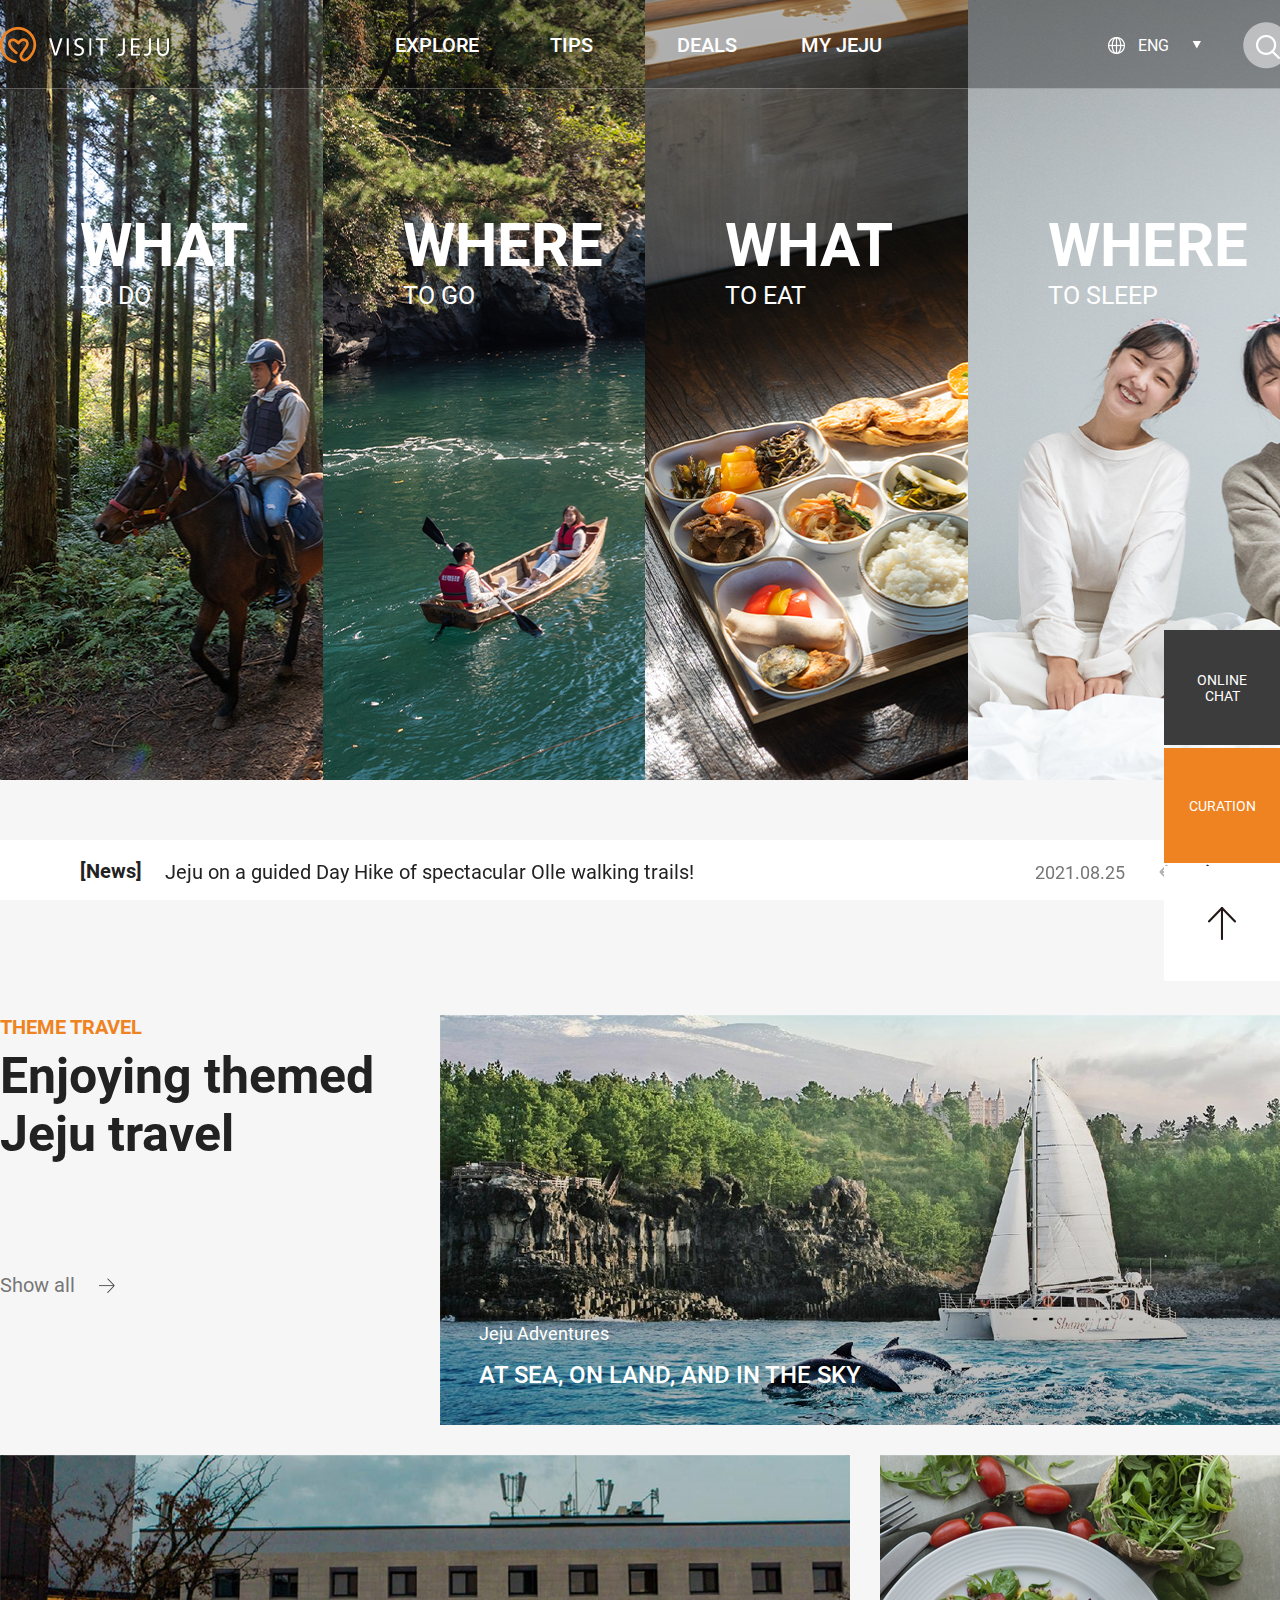
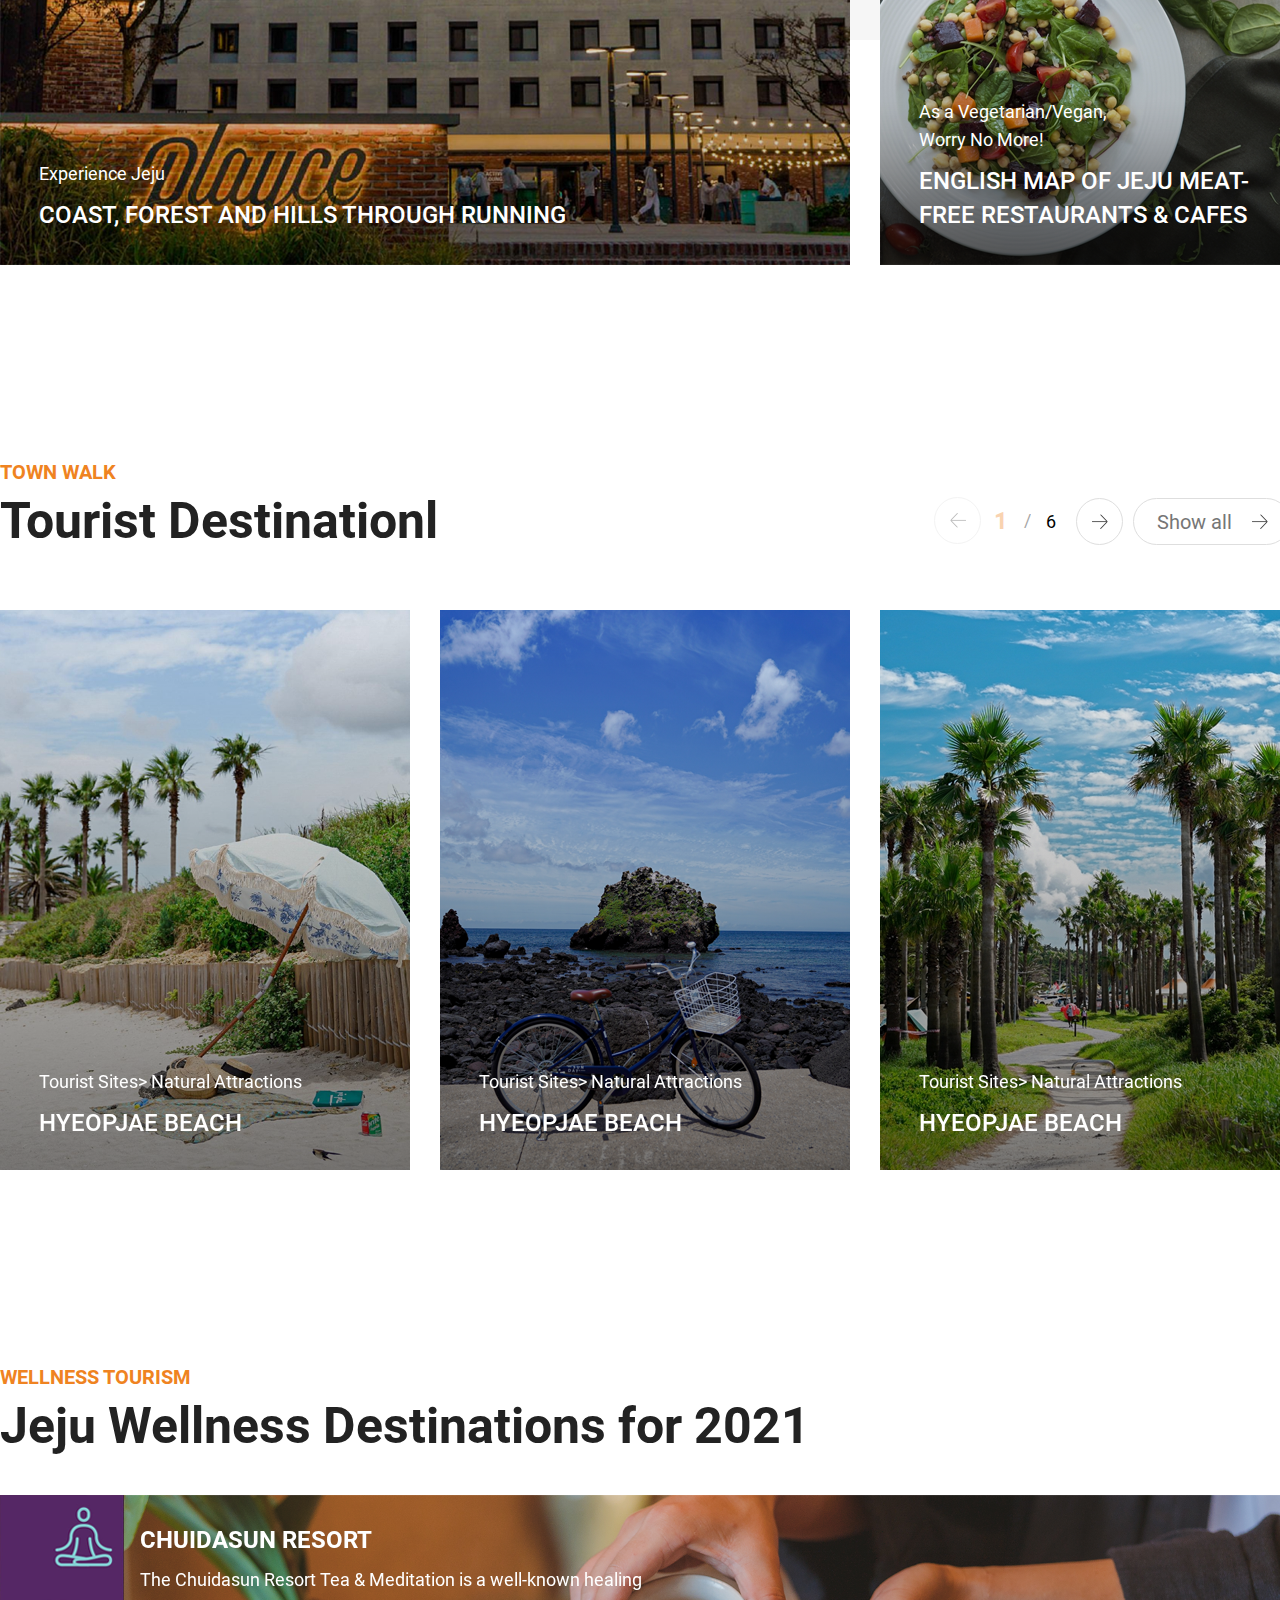
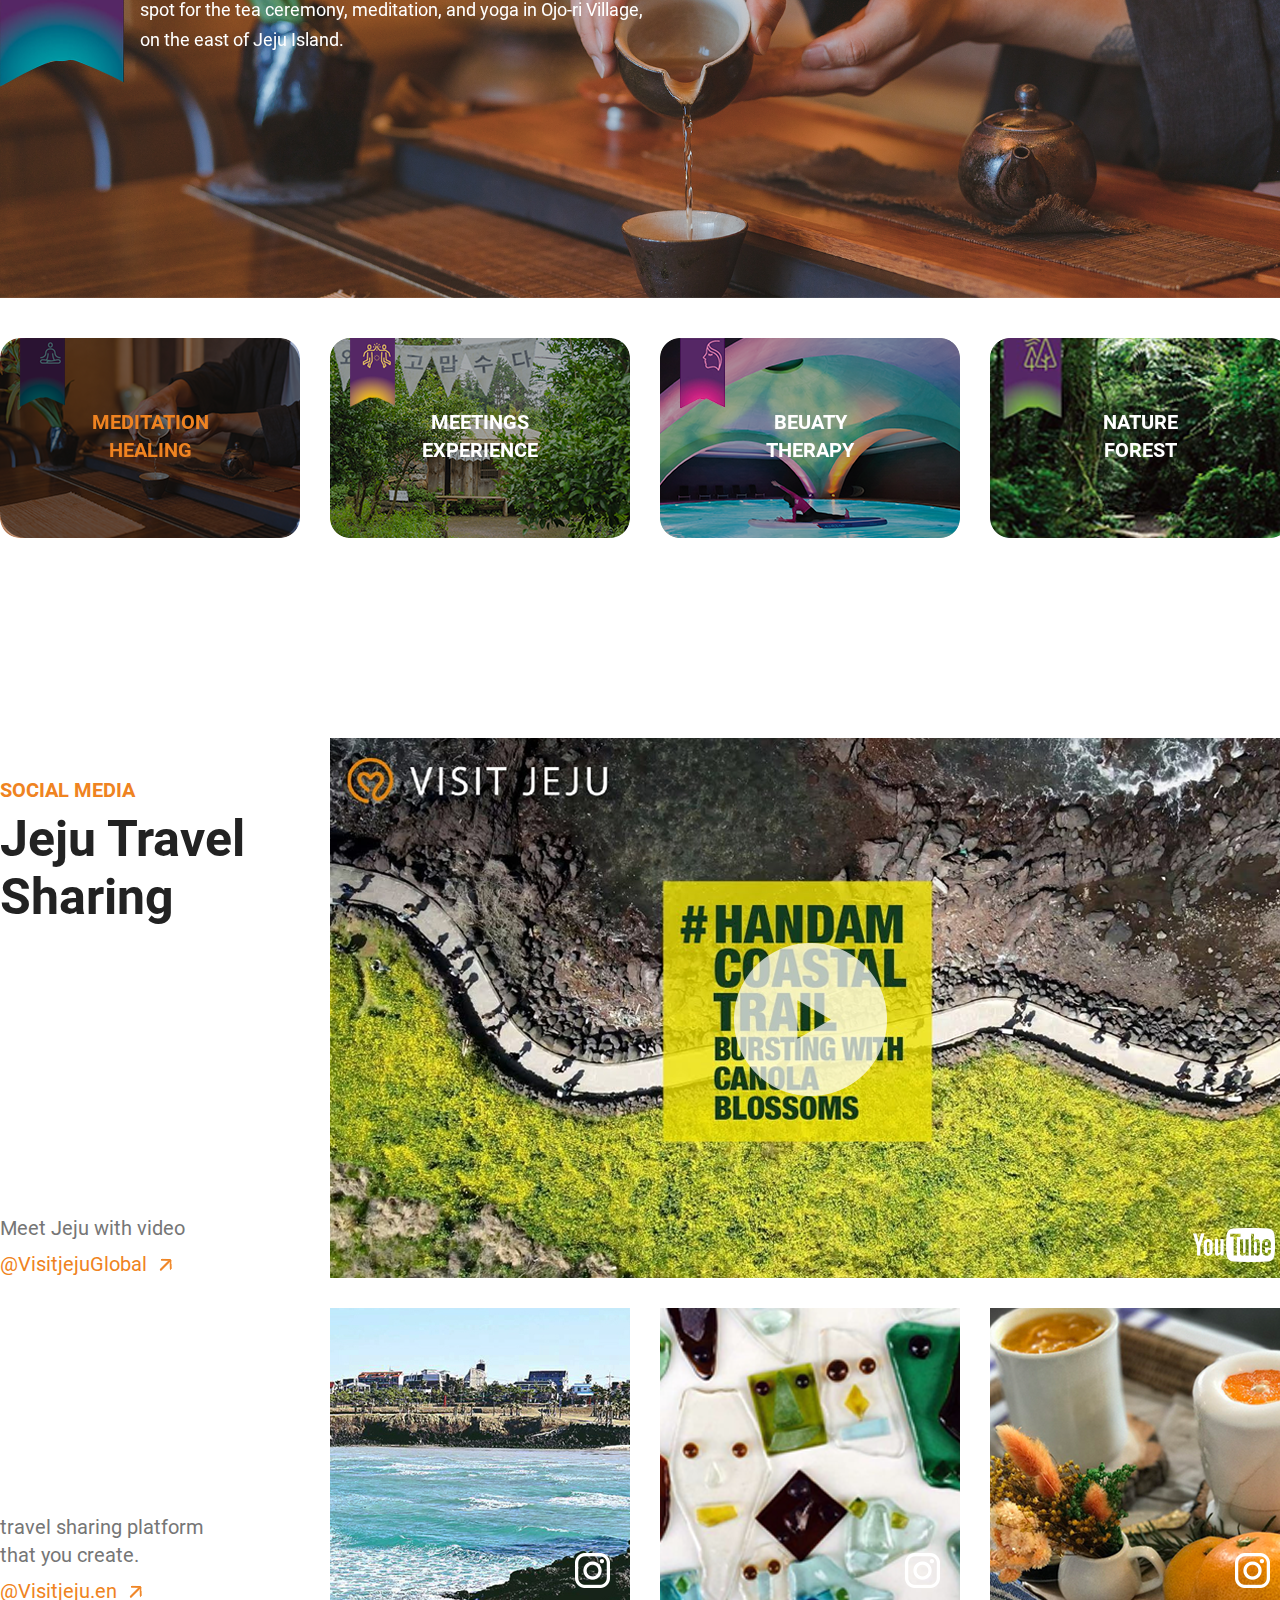
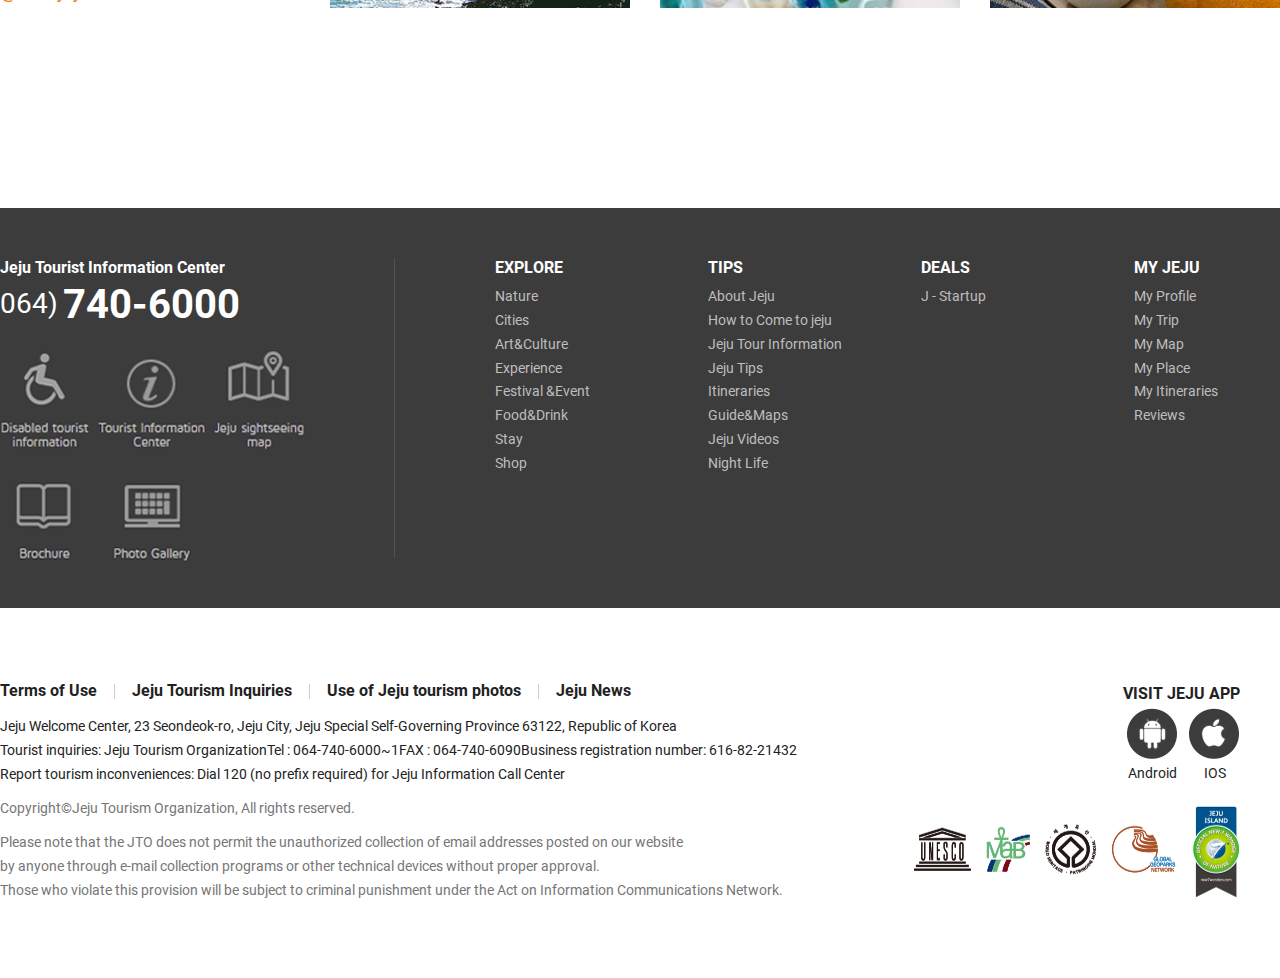
==== index.html @ ca95b4e3 "css 정리" ====
<!DOCTYPE html>
<html lang="ko">

<head>
	<meta charset="utf-8">
	<title>VISIT JEJU</title>
	<meta http-equiv="X-UA-Compatible" content="IE=edge">
	<meta name="viewport" content="width=device-width, initial-scale=1" />
	<meta name="author" content="VISIT JEJU" />
	<meta name="subject" content="VISIT JEJU">
	<meta name="keywords" content="VISIT JEJU">
	<meta name="description" content="VISIT JEJU">

	<meta property="og:title" content="VISIT JEJU" />
	<meta property="og:description" content="VISIT JEJU" />
	<meta property="og:type" content="website" />
	<meta property="og:url" content="" />
	<link rel="stylesheet" href="js/lib/swiper.min.css">
	<link rel="stylesheet" href="js/lib/owl.carousel.min.css">
	<link rel="stylesheet" href="js/lib/owl.theme.default.min.css"> 
	<link rel="stylesheet" href="styles-overseas/common/general.css">

	<!-- Common Library -->
	<script type="text/javascript" src="js/lib/jquery-3.4.1.min.js"></script>
	<script type="text/javascript" src="js/lib/swiper.min.js"></script>
	<script type="text/javascript" src="../js/lib/owl.carousel.js"></script>
	<script type="text/javascript" src="js/ui.js"></script>
</head>

<body class="main">
	<div class="wrapper">
		<!-- header -->
		<header class="header">
			<div class="inner-conts">
				<h1 class="logo"><a href="#none">VISIT JEJU</a></h1>
				<!-- GNB -->
				<nav id="gnb">
					<ul class="depth01">
						<li>
							<a href="#none">EXPLORE</a>
							<div class="depth02">
								<ul>
									<li><a href="#none"><img src="image/nav_01.png" alt=""><span>Nature</span></a></li>
									<li><a href="#none"><img src="image/nav_02.png" alt=""><span>Cities</span></a></li>
									<li><a href="#none"><img src="image/nav_03.png" alt=""><span>Art&Culture</span></a></li>
									<li><a href="#none"><img src="image/nav_04.png" alt=""><span>Experience</span></a></li>
									<li><a href="#none"><img src="image/nav_05.png" alt=""><span>Festival &Event</span></a></li>
									<li><a href="#none"><img src="image/nav_06.png" alt=""><span>Food&Drink</span></a></li>
									<li><a href="#none"><img src="image/nav_07.png" alt=""><span>Stay</span></a></li>
									<li><a href="#none"><img src="image/nav_08.png" alt=""><span>Shop</span></a></li>
								</ul>
							</div>
						</li>
						<li>
							<a href="#none">TIPS</a>
							<div class="depth02">
								<ul class="menu-wrap">
									<li><a href="#none"><span>ABOUT JEJU</span></a></li>
									<li><a href="#none"><span>ACCESS</span></a></li>
									<li><a href="#none"><span>TRAVEL POINTERS</span></a></li>
									<li><a href="#none"><span>ITINERARIES</span></a></li>
									<li><a href="#none"><span>GUIDE & MAPS</span></a></li>
									<li><a href="#none"><span>MULTIMEDIA</span></a></li>
									<li><a href="#none"><span>NEWS</span></a></li>
									<li><a href="#none"><span>THEME MAP</span></a></li>
									<li><a href="#none"><span>THEME PROGRAM</span></a></li>
								</ul>
							</div>
						</li>
						<li>
							<a href="#none">DEALS</a>
							<div class="depth02"></div>
						</li>
						<li>
							<a href="#none">MY JEJU</a>
							<div class="depth02">
								<ul class="menu-wrap m4">
									<li><a href="#none"><span>My Profile</span></a></li>
									<li><a href="#none"><span>My Trip</span></a></li>
									<li><a href="#none"><span>My Map</span></a></li>
									<li><a href="#none"><span>My Place</span></a></li>
									<li><a href="#none"><span>My Itineraries</span></a></li>
									<li><a href="#none"><span>My Reviews</span></a></li>
								</ul>
							</div>
						</li>
					</ul>
				</nav>
				<!--// GNB -->

				<div class="language-wrap">
					<button type="button" class="language-btn">ENG</button>
					<div class="select">
						<a href="#none">ENG</a>
						<a href="#none">KOR</a>
					</div>
					<button type="button" class="btn-search"><i class="hidden">search</i></button>
				</div>
			</div>


			<!--검색-->
			<div class="search-wrap">
				<div class="inner">
					<p class="hidden">LOOKING FOR SOMETHING?</p>
					<div class="search-area">
						<div class="search-form">
							<p><input type="text" id="search-inp" placeholder="Enter a search term"></p>
							<button type="button"><i class="hidden">search</i></button>
						</div>

						<div class="tag-area">
							<div class="inner">
								<div class="tag-wrap">
									<button type="button">#surfing</button>
									<button type="button">#hydrangea</button>
									<button type="button">#publicbus</button>
									<button type="button">#WorldHeritageFestival</button>
									<button type="button">#ViewPoint</button>
									<button type="button">#olletracking	</button>
									<button type="button">#surfing</button> 
									<button type="button">+</button>
								</div> 
							</div>
						</div>
					</div>
					<button type="button" class="btn-close"><i class="hidden">close</i></button>
				</div>
			</div>
			<!--// 검색 -->
		</header>
		<!--  // header -->

		<div class="visual-wrap mainVisual">

			<!--
				4개 분할 이미지 버튼 클릭하면 펼쳐지는 영역
				펼쳐지는 클래스 'show' visualView > bg01.show
			 -->
			<div class="visualView">
				<div class="bg01"><!-- 펼처지는 동착 : bg01.show -->
					<div class="item-wrap-bg">
						<div class="item-wrap">
							<p>
								<span>
									<strong>WHAT</strong>TO DO <br>
									<button type="button" class="btnBack">Back</button>
								</span> 
							</p>
							<div class="slide-wrap"> 
								<!--visualthumb01-->
								<div class="swiper-container visual-thumb visualthumb01">
									<div class="swiper-wrapper">
										<div class="swiper-slide">
											<a href="#none">
												<img src="image/temp/img_4.png" alt="">
												<p>#Suwolbong</p>
											</a>
										</div>
										<div class="swiper-slide">
											<a href="#none">
												<img src="image/temp/img_5.png" alt="">
												<p>#Suwolbong</p>
											</a>
										</div>
										<div class="swiper-slide">
											<a href="#none">
												<img src="image/temp/img_6.png" alt="">
												<p>#Suwolbong</p>
											</a>
										</div>
										<div class="swiper-slide">
											<a href="#none">
												<img src="image/temp/img_6.png" alt="">
												<p>#Suwolbong</p>
											</a>
										</div> 
										<div class="swiper-slide">
											<a href="#none">
												<img src="image/temp/img_6.png" alt="">
												<p>#Suwolbong</p>
											</a>
										</div> 
										<div class="swiper-slide">
											<a href="#none">
												<img src="image/temp/img_4.png" alt="">
												<p>#Suwolbong</p>
											</a>
										</div>
									</div>
									<div class="swiper-buttons">
										<div class="swiper-button-prev"></div>
										<div class="swiper-button-next"></div>
									</div>
									<div class="swiper-pagination"></div>
								</div>
								<!--// visualthumb01-->
							</div>
						</div>
					</div>
				</div>
				<div class="bg02"><!-- 펼처지는 동착 : bg01.show -->
					<div class="item-wrap-bg">
						<div class="item-wrap">
							<p>
								<span>
									<strong>WHERE</strong>TO GO  <br>
									<button type="button" class="btnBack">Back</button>
								</span>
							</p>
							<div class="slide-wrap">
								<!--visualthumb02-->
								<div class="swiper-container visual-thumb visualthumb02">
									<div class="swiper-wrapper">
										<div class="swiper-slide">
											<a href="#none">
												<img src="image/temp/img_4.png" alt="">
												<p>#Suwolbong</p>
											</a>
										</div>
										<div class="swiper-slide">
											<a href="#none">
												<img src="image/temp/img_5.png" alt="">
												<p>#Suwolbong</p>
											</a>
										</div>
										<div class="swiper-slide">
											<a href="#none">
												<img src="image/temp/img_6.png" alt="">
												<p>#Suwolbong</p>
											</a>
										</div> 
										<div class="swiper-slide">
											<a href="#none">
												<img src="image/temp/img_4.png" alt="">
												<p>#Suwolbong</p>
											</a>
										</div>
										<div class="swiper-slide">
											<a href="#none">
												<img src="image/temp/img_6.png" alt="">
												<p>#Suwolbong</p>
											</a>
										</div> 
										<div class="swiper-slide">
											<a href="#none">
												<img src="image/temp/img_4.png" alt="">
												<p>#Suwolbong</p>
											</a>
										</div>
									</div>
									<div class="swiper-buttons">
										<div class="swiper-button-prev"></div>
										<div class="swiper-button-next"></div>
									</div>
									<div class="swiper-pagination"></div>
								</div>
								<!--// visualthumb02-->
							</div>
						</div>
					</div>
				</div>
				<div class="bg03"><!-- 펼처지는 동착 : bg01.show -->
					<div class="item-wrap-bg">
						<div class="item-wrap">
							<p>
								<span>
									<strong>WHAT</strong>TO EAT <br>
									<button type="button" class="btnBack">Back</button>
								</span>
							</p>
							<div class="slide-wrap">
								<!--visualthumb03-->
								<div class="swiper-container visual-thumb visualthumb03">
									<div class="swiper-wrapper">
										<div class="swiper-slide">
											<a href="#none">
												<img src="image/temp/img_4.png" alt="">
												<p>#Suwolbong</p>
											</a>
										</div>
										<div class="swiper-slide">
											<a href="#none">
												<img src="image/temp/img_5.png" alt="">
												<p>#Suwolbong</p>
											</a>
										</div>
										<div class="swiper-slide">
											<a href="#none">
												<img src="image/temp/img_6.png" alt="">
												<p>#Suwolbong</p>
											</a>
										</div>
										<div class="swiper-slide">
											<a href="#none">
												<img src="image/temp/img_6.png" alt="">
												<p>#Suwolbong</p>
											</a>
										</div>
										<div class="swiper-slide">
											<a href="#none">
												<img src="image/temp/img_6.png" alt="">
												<p>#Suwolbong</p>
											</a>
										</div> 
										<div class="swiper-slide">
											<a href="#none">
												<img src="image/temp/img_4.png" alt="">
												<p>#Suwolbong</p>
											</a>
										</div>
									</div>
									<div class="swiper-buttons">
										<div class="swiper-button-prev"></div>
										<div class="swiper-button-next"></div>
									</div>
									<div class="swiper-pagination"></div>
								</div>
								<!--// visualthumb03-->
							</div>
						</div>
					</div>
				</div>
				<div class="bg04"><!-- 펼처지는 동착 : bg01.show -->
					<div class="item-wrap-bg">
						<div class="item-wrap">
							<p>
								<span>
									<strong>WHERE</strong>TO SLEEP <br>
									<button type="button" class="btnBack">Back</button>
								</span>
							</p>
							<div class="slide-wrap">
								<!--visualthumb04-->
								<div class="swiper-container visual-thumb visualthumb04">
									<div class="swiper-wrapper">
										<div class="swiper-slide">
											<a href="#none">
												<img src="image/temp/img_4.png" alt="">
												<p>#Suwolbong</p>
											</a>
										</div>
										<div class="swiper-slide">
											<a href="#none">
												<img src="image/temp/img_5.png" alt="">
												<p>#Suwolbong</p>
											</a>
										</div>
										<div class="swiper-slide">
											<a href="#none">
												<img src="image/temp/img_6.png" alt="">
												<p>#Suwolbong</p>
											</a>
										</div>
										<div class="swiper-slide">
											<a href="#none">
												<img src="image/temp/img_6.png" alt="">
												<p>#Suwolbong</p>
											</a>
										</div>
										<div class="swiper-slide">
											<a href="#none">
												<img src="image/temp/img_6.png" alt="">
												<p>#Suwolbong</p>
											</a>
										</div>
										<div class="swiper-slide">
											<a href="#none">
												<img src="image/temp/img_6.png" alt="">
												<p>#Suwolbong</p>
											</a>
										</div>
									</div>
									<div class="swiper-buttons">
										<div class="swiper-button-prev"></div>
										<div class="swiper-button-next"></div>
									</div>
									<div class="swiper-pagination"></div>
								</div>
								<!--// visualthumb04-->
							</div>
						</div>
					</div>
				</div>
			</div><!--// 4개 분할이미지 버튼 클릭하면 펼쳐지는 영역 -->

			<!--
				화면 진입 시 4개 분할 화면
				bg01 > button 클릭하면 visualView 영역 펼쳐짐
			 -->
			<div class="visual">
				<div class="bg01"><button type="button"><span><strong>WHAT</strong>TO DO</span></button></div>
				<div class="bg02"><button type="button"><span><strong>WHERE</strong>TO GO</span></button></div>
				<div class="bg03"><button type="button"><span><strong>WHAT</strong>TO EAT</span></button></div>
				<div class="bg04"><button type="button"><span><strong>WHERE</strong>TO SLEEP</span></button></div>
			</div>
		</div>

		<!-- container -->
		<div class="container">

			<div class="notice-wrap">
				<!--notice-->
				<div class="swiper-container noticeSwiper">
					<p class="tit"><strong>[News]</strong> </p>
					<div class="swiper-wrapper">
						<div class="swiper-slide">
							<a href="#none">
								<p>
									<em>Jeju on a guided Day Hike of spectacular Olle walking trails!</em>
								</p>
								<span>2021.08.25</span>
							</a>
						</div>
						<div class="swiper-slide">
							<a href="#none">
								<p>
									<em>Jeju on a guided Day Hike of spectacular Olle walking trails!</em>
								</p>
								<span>2021.08.25</span>
							</a>
						</div>
						<div class="swiper-slide">
							<a href="#none">
								<p>
									<em>Jeju on a guided Day Hike of spectacular Olle walking trails!</em>
								</p>
								<span>2021.08.25</span>
							</a>
						</div>
					</div>
					<div class="swiper-button-wrap">
						<div class="swiper-button-next"></div>
						<div class="swiper-button-prev"></div>
					</div>
				</div>

				<!--theme-travel-->
				<div class="theme-travel">
					<div class="h2-wrap">
						<em>THEME TRAVEL</em>
						<h2>Enjoying themed<br>Jeju travel</h2>
						<a href="#none" class="view-more">Show all</a>
					</div>
					<div class="img-area">
						<a href="#none">
							<img src="image/temp/img_1.png" alt="">
							<p>
								<em>Jeju Adventures</em>
								at Sea, on Land, and in the Sky
							</p>
						</a>
					</div>
				</div>
				<div class="theme-travel">
					<div class="img-area">
						<a href="#none">
							<img src="image/temp/img_2.png" alt="">
							<p>
								<em>Experience Jeju</em>
								Coast, Forest and Hills through Running
							</p>
						</a>
					</div>
					<div class="img-area">
						<a href="#none">
							<img src="image/temp/img_3.png" alt="">
							<p>
								<em>As a Vegetarian/Vegan,<br>Worry No More!</em>
								English Map of Jeju Meat-free Restaurants & Cafes
							</p>
						</a>
					</div>
				</div>
			</div>

			<!--town walk-->
			<div class="swiper-container townSwiper">
				<div class="inner">
					<div class="h2-wrap">
						<em>town walk</em>
						<h2>Tourist Destinationl</h2>
					</div>
					<div class="swiper-buttons">
						<div class="swiper-button-prev"><i class="current-number">1</i>/</div>
						<div class="swiper-button-next"><i class="total-number"></i></div>
						<a href="#none" class="view-more">Show all</a>
					</div>
				</div>
				<div class="swiper-wrapper">
					<div class="swiper-slide">
						<a href="#none">
							<img src="image/temp/img_4.png" alt="">
							<p>
								<em>Tourist Sites> Natural Attractions</em>
								Hyeopjae Beach
							</p>
						</a>
					</div>
					<div class="swiper-slide">
						<a href="#none">
							<img src="image/temp/img_5.png" alt="">
							<p>
								<em>Tourist Sites> Natural Attractions</em>
								Hyeopjae Beach
							</p>
						</a>
					</div>
					<div class="swiper-slide">
						<a href="#none">
							<img src="image/temp/img_6.png" alt="">
							<p>
								<em>Tourist Sites> Natural Attractions</em>
								Hyeopjae Beach
							</p>
						</a>
					</div>
					<div class="swiper-slide">
						<a href="#none">
							<img src="image/temp/img_4.png" alt="">
							<p>
								<em>Tourist Sites> Natural Attractions</em>
								Hyeopjae Beach
							</p>
						</a>
					</div>
					<div class="swiper-slide">
						<a href="#none">
							<img src="image/temp/img_5.png" alt="">
							<p>
								<em>Tourist Sites> Natural Attractions</em>
								Hyeopjae Beach
							</p>
						</a>
					</div>
					<div class="swiper-slide">
						<a href="#none">
							<img src="image/temp/img_6.png" alt="">
							<p>
								<em>Tourist Sites> Natural Attractions</em>
								Hyeopjae Beach
							</p>
						</a>
					</div>
				</div>
			</div>

			<!--WELLNESS TOURISM-->
			<div class="wellness-wrap">
				<div class="swiper-container wellnessSwiper2">
					<div class="inner">
						<div class="h2-wrap">
							<em>WELLNESS TOURISM</em>
							<h2>Jeju Wellness Destinations for 2021</h2>
						</div>
					</div>
					<div class="swiper-wrapper">
						<div class="swiper-slide">
							<a href="#none" class="type01">
								<p class="img"><img src="image/temp/wellness_img_1.png" alt=""></p>
								<p class="txt">
									<strong>Chuidasun Resort</strong>
									The Chuidasun Resort Tea & Meditation is a well-known healing <br>
									spot for the tea ceremony, meditation, and yoga in Ojo-ri Village, <br>
									on the east of Jeju Island.
								</p>
							</a>
						</div>
						<div class="swiper-slide">
							<a href="#none" class="type02">
								<p class="img"><img src="image/temp/wellness_img_2.png" alt=""></p>
								<p class="txt">
									<strong>Southernmost Theme Park</strong>
									Greetings. Our farm is Jeju Rural Life Experiencing Farm. What is <br>
									there in Jejudo Island to see? Citrus is the first thing that comes<br>
									into mind when we say Jejudo Island. We cultivate various breeds
								</p>
							</a>
						</div>
						<div class="swiper-slide">
							<a href="#none" class="type03">
								<p class="img"><img src="image/temp/wellness_img_3.png" alt=""></p>
								<p class="txt">
									<strong>WE Hotel Wellness Center</strong>
									WE Hotel is Korea's first customized health resort that combines<br>
									tourism and health care services. It is located in the mid-mountain<br>
									region of Hallasan Mountain. breeds to operate 1 year 4
								</p>
							</a>
						</div>
						<div class="swiper-slide">
							<a href="#none" class="type04">
								<p class="img"><img src="image/temp/wellness_img_4.png" alt=""></p>
								<p class="txt">
									<strong>Hwansang Forest Gotjawal Park</strong>
									Take a healing trip in nature! You can experience it in Gotjawal, <br>
									a natural primeval forest in Jejudo Island. The forest friend will <br>
									guide you through the trip by sharing stories of the residents of <br>
									Jejudo Island and providing information on the various plants of <br>
									Gotjawal.season experience system.
								</p>
							</a>
						</div>
					</div>
				</div>
				<div thumbsSlider="" class="swiper wellnessSwiper">
					<div class="swiper-wrapper">
						<div class="swiper-slide">
							<img src="image/temp/wellness_thumb_1.png" alt="">
							<em>MEDITATION<br>HEALING</em>
						</div>
						<div class="swiper-slide">
							<img src="image/temp/wellness_thumb_2.png" alt="">
							<em>MEETINGS<br>EXPERIENCE</em>
						</div>
						<div class="swiper-slide">
							<img src="image/temp/wellness_thumb_3.png" alt="">
							<em>BEUATY<br>THERAPY</em>
						</div>
						<div class="swiper-slide">
							<img src="image/temp/wellness_thumb_4.png" alt="">
							<em>NATURE<br>FOREST</em>
						</div>
					</div>
				</div>
			</div>

			<!--social-media-->
			<div class="social-media">
				<div class="media-area">
					<div class="h2-wrap">
						<em>SOCIAL MEDIA</em>
						<h2>Jeju Travel Sharing</h2>
						<p class="txt-type">
							<span>Meet Jeju with video</span>
							<em class="color-text">@VisitjejuGlobal</em>
						</p>
					</div>

					<div class="you-tube">
						<img src="image/temp/img_14.png" alt="">
						<!-- 유투브 링크 시 이미지는 삭제하고 링크하세요.
						<iframe width="100%" height="100%" src="주소" frameborder="0" allow="accelerometer; autoplay; clipboard-write; encrypted-media; gyroscope; picture-in-picture"
								allowfullscreen></iframe> 
								-->
					</div>
				</div>

				<div class="instagram-wrap">
					<p class="txt-type">
						<span>travel sharing platform<br>that you create.</span>
						<em class="color-text">@Visitjeju.en</em>
					</p>
					<div class="instagram-item">
						<span>
							<img src="image/temp/img_11.png" alt="">
							<button type="button"><i>인스타그램</i></button>
						</span>
						<span>
							<img src="image/temp/img_12.png" alt="">
							<button type="button"><i>인스타그램</i></button>
						</span>
						<span>
							<img src="image/temp/img_13.png" alt="">
							<button type="button"><i>인스타그램</i></button>
						</span>
					</div>
				</div>
			</div>

		</div>
		<!--  // container -->

		<div id="quick01" class="quick-wrap">
			<button type="button" class="btn-online"><i>ONLINE<br>CHAT</i></button>
			<button type="button" class="btn-curation"><i>CURATION</i></button>
			<button type="button" class="btn-top"><i class="hidden">TOP</i></button>
			<div class="curation-cont">
				<p>If you input some basic information below, we will provide you with big data-based recommended travel information.</p>
				<div class="gender-wrap">
					<strong>GENDER</strong>
					<input type="radio" id="radio" name="radio"><label for="radio">Male</label>
					<input type="radio" id="radio1" name="radio"><label for="radio1">Female</label>
				</div>
				<div class="age-wrap">
					<strong>AGE</strong>
					<input type="radio" id="radio2" name="radio2"><label for="radio2">10s</label>
					<input type="radio" id="radio3" name="radio2"><label for="radio3">20s</label>
					<input type="radio" id="radio4" name="radio2"><label for="radio4">30s</label>
					<input type="radio" id="radio5" name="radio2"><label for="radio5">40s</label>
					<input type="radio" id="radio6" name="radio2"><label for="radio6">50s</label>
					<input type="radio" id="radio7" name="radio2"><label for="radio7">over 60</label>
				</div>
				<button type="button" class="btn-close"><i class="hidden">close</i></button>
			</div>
		</div>


		<!-- footer -->
		<footer class="footer">
			<div class="footer-info">
				<div class="footer-inner">
					<div class="phone-area">
						<strong>Jeju Tourist Information Center</strong>
						<p>
							<em>064)</em>
							<strong>740-6000</strong>
						</p>
						<div class="icon-menu">
							<a href="#none"><span>menu1</span></a>
							<a href="#none"><span>menu2</span></a>
							<a href="#none"><span>menu3</span></a>
							<a href="#none"><span>menu4</span></a>
							<a href="#none"><span>menu5</span></a>
						</div>
					</div>
					<div class="foot-nav">
						<ul class="depth01">
							<li>
								<a href="#none">EXPLORE</a>
								<ul class="depth02">
									<li><a href="#none">Nature</a></li>
									<li><a href="#none">Cities</a></li>
									<li><a href="#none">Art&Culture</a></li>
									<li><a href="#none">Experience</a></li>
									<li><a href="#none">Festival &Event</a></li>
									<li><a href="#none">Food&Drink</a></li>
									<li><a href="#none">Stay</a></li>
									<li><a href="#none">Shop</a></li>
								</ul>
							</li>
							<li>
								<a href="#none">TIPS</a>
								<ul class="depth02">
									<li><a href="#none">About Jeju
									<li><a href="#none">How to Come to jeju</a></li>
									<li><a href="#none">Jeju Tour Information</a></li>
									<li><a href="#none">Jeju Tips</a></li>
									<li><a href="#none">Itineraries</a></li>
									<li><a href="#none">Guide&Maps</a></li>
									<li><a href="#none">Jeju Videos</a></li>
									<li><a href="#none">Night Life</a></li>
								</ul>
							</li>
							<li>
								<a href="#none">DEALS</a>
								<ul class="depth02">
									<li><a href="#none">J - Startup</a></li>
								</ul>
							</li>
							<li>
								<a href="#none">MY JEJU</a>
								<ul class="depth02">
									<li><a href="#none">My Profile</a></li>
									<li><a href="#none">My Trip</a></li>
									<li><a href="#none">My Map</a></li>
									<li><a href="#none">My Place</a></li>
									<li><a href="#none">My Itineraries</a></li>
									<li><a href="#none">Reviews</a></li>
								</ul>
							</li>
						</ul>
					</div>
				</div>
			</div>

			<div class="inner">
				<div class="foot-menu-wrap">
					<ul class="foot-menu">
						<li><a href="#none">Terms of Use</a></li>
						<li><a href="#none">Jeju Tourism Inquiries</a></li>
						<li><a href="#none">Use of Jeju tourism photos</a></li>
						<li><a href="#none">Jeju News</a></li>
					</ul>
					<p>Jeju Welcome Center, 23 Seondeok-ro, Jeju City, Jeju Special Self-Governing Province 63122, Republic of Korea<br>
						Tourist inquiries: Jeju Tourism OrganizationTel : 064-740-6000~1FAX : 064-740-6090Business registration number: 616-82-21432<br>
						Report tourism inconveniences: Dial 120 (no prefix required) for Jeju Information Call Center</p>
					<p class="color">Copyright©Jeju Tourism Organization, All rights reserved.</p>
					<p class="color">Please note that the JTO does not permit the unauthorized collection of email addresses posted on our website <br>
						by anyone through e-mail collection programs or other technical devices without proper approval. <br>
						Those who violate this provision will be subject to criminal punishment under the Act on Information Communications Network.</p>
				</div>

				<div class="foot-info">
					 <div class="sns-area">
						 <p>VISIT JEJU APP</p>
						 <a href="#none" class="android">Android</a>
						 <a href="#none" class="ios">IOS</a>
					 </div>
					 <div class="banner-area">
						 <img src="image/foot_icon.png" alt="">
					 </div>
				</div>
			</div>
		</footer>
		<!--// footer -->
	</div>


	<script>
	// (doc: https://swiperjs.com/api/)
	// notice
	var swiper = new Swiper(".noticeSwiper", {
		direction: "vertical",
		navigation: {
			nextEl: ".noticeSwiper .swiper-button-next",
			prevEl: ".noticeSwiper .swiper-button-prev",
		},
		pagination: {
		el: ".swiper-pagination",
		clickable: false,
		},
	});

	// Tourist
	let swiperLeng2 = $('.townSwiper .swiper-slide').length;//데이터 갯수
	$('.townSwiper .total-number').text(swiperLeng2);
	var swiper = new Swiper(".townSwiper", {
		slidesPerView: "auto",
		centeredSlides: true,
		spaceBetween: 30,

		loop: false,
		navigation: {
			nextEl: ".townSwiper .swiper-button-next",
			prevEl: ".townSwiper .swiper-button-prev",
		},
		on: {
			slideChangeTransitionStart: function () {
				let currentIndex = $('.townSwiper .swiper-slide-active').index();
				if (currentIndex === (swiperLeng2 + 1)) { currentIndex = 1 }
				$('.townSwiper .current-number').text(currentIndex + 1);
			}
		},
	});

	// wellness
	var swiper = new Swiper(".wellnessSwiper", {
		loop: false,
		spaceBetween: 0,
		slidesPerView: 4,
		freeMode: true,
		watchSlidesProgress: true,
	});
      var swiper2 = new Swiper(".wellnessSwiper2", {
        loop: false,
        spaceBetween: 0,
		pagination: {
			el: '.swiper-pagination',
		},
        navigation: {
          nextEl: ".wellnessSwiper2 .swiper-button-next",
          prevEl: ".wellnessSwiper2 .swiper-button-prev",
        },
        thumbs: {
          swiper: swiper,
        },
    });



	// visual 
	var swiper = new Swiper(".visualthumb01", {
		slidesPerView: "auto",
        loop: true,
        spaceBetween: 0, 
		pagination: {
			el: '.visualthumb01 .swiper-pagination',
			type: "fraction",
		},
        navigation: {
          nextEl: ".visualthumb01 .swiper-button-next",
          prevEl: ".visualthumb01 .swiper-button-prev",
        }, 
    });
 
	var swiper = new Swiper(".visualthumb02", {
		slidesPerView: "auto",
        loop: true,
        spaceBetween: 0, 
		pagination: {
			el: '.visualthumb02 .swiper-pagination',
			type: "fraction",
		},
        navigation: {
          nextEl: ".visualthumb02 .swiper-button-next",
          prevEl: ".visualthumb02 .swiper-button-prev",
        }, 
    });
 
	var swiper = new Swiper(".visualthumb03", {
		slidesPerView: "auto",
        loop: true,
        spaceBetween: 0, 
		pagination: {
			el: '.visualthumb03 .swiper-pagination',
			type: "fraction",
		},
        navigation: {
          nextEl: ".visualthumb03 .swiper-button-next",
          prevEl: ".visualthumb03 .swiper-button-prev",
        }, 
    });
 
	var swiper = new Swiper(".visualthumb04", {
		slidesPerView: "auto",
        loop: true,
        spaceBetween: 0, 
		pagination: {
			el: '.visualthumb04 .swiper-pagination',
			type: "fraction",
		},
        navigation: {
          nextEl: ".visualthumb04 .swiper-button-next",
          prevEl: ".visualthumb04 .swiper-button-prev",
        }, 
    });


	</script>

</body>

</html>
---- styles-overseas/common/general.css ----
@charset "UTF-8";
@import url("./content_yoon.css");
@import url("./content_ham.css");
@import url("./content_etribe.css");
@import url("./new.css");
@import url("./_modify.css");
@import url("./new_mal_style.css");
@import url("./board.css");
@import url("./hotplace_slide.css");
@import url("./pop_slider.css");
@import url("./add.css");
@font-face {
  font-family: 'Roboto';
  font-style: normal;
  font-weight: 100;
  src: url(../../fonts/Roboto-Thin.woff2) format("woff2"), url(../../fonts/Roboto-Thin.woff) format("woff"), url(../../fonts/Roboto-Thin.otf) format("opentype");
}

@font-face {
  font-family: 'Roboto';
  font-style: normal;
  font-weight: 300;
  src: url(../../fonts/Roboto-Light.woff2) format("woff2"), url(../../fonts/Roboto-Light.woff) format("woff"), url(../../fonts/Roboto-Light.otf) format("opentype");
}

@font-face {
  font-family: 'Roboto';
  font-style: normal;
  font-weight: 400;
  src: url(../../fonts/Roboto-Regular.woff2) format("woff2"), url(../../fonts/Roboto-Regular.woff) format("woff"), url(../../fonts/Roboto-Regular.otf) format("opentype");
}

@font-face {
  font-family: 'Roboto';
  font-style: normal;
  font-weight: 500;
  src: url(../../fonts/Roboto-Medium.woff2) format("woff2"), url(../../fonts/Roboto-Medium.woff) format("woff"), url(../../fonts/Roboto-Medium.otf) format("opentype");
}

@font-face {
  font-family: 'Roboto';
  font-style: normal;
  font-weight: 700;
  src: url(../../fonts/Roboto-Bold.woff2) format("woff2"), url(../../fonts/Roboto-Bold.woff) format("woff"), url(../../fonts/Roboto-Bold.otf) format("opentype");
}

/* nanum square - regular */
@font-face {
  font-family: 'NanumSquare';
  src: url("/fonts/nanumsquarer.eot");
  src: url("/fonts/nanumsquarer.eot?#iefix") format("embedded-opentype"), url("/fonts/nanumsquarer.woff2") format("woff2"), url("/fonts/nanumsquarer.woff") format("woff"), url("/fonts/nanumsquarer.ttf") format("truetype"), url("/fonts/nanumsquarer.svg#nanumsquarerregular") format("svg");
  font-weight: 400;
}

/* nanum square - bold */
@font-face {
  font-family: 'NanumSquare';
  src: url("/fonts/nanumsquareb.eot");
  src: url("/fonts/nanumsquareb.eot?#iefix") format("embedded-opentype"), url("/fonts/nanumsquareb.woff2") format("woff2"), url("/fonts/nanumsquareb.woff") format("woff"), url("/fonts/nanumsquareb.ttf") format("truetype"), url("/fonts/nanumsquareb.svg#nanumsquarebregular") format("svg");
  font-weight: 800;
}

/* 
html, body, blockquote, caption, dl, dd, dt, div, fieldset, form, frame, h1, h2, h3, h4, h5, h6, hr, iframe, input, legend, li, object, ol, p,
pre, q, select, table, textarea, ul, tr, td, button{margin:0; padding:0; font-family: "NanumSquare", "Nanum Gothic", "나눔고딕", "맑은 고딕", "Malgun Gothic", "Open Sans", "Dotum", "돋움", arial, sans-serif}


div.jp, .jp blockquote, .jp body, .jp button, .jp caption, .jp dd, .jp div, .jp dl, .jp dt, .jp fieldset, .jp form, .jp frame, .jp h1, .jp h2, .jp h3, .jp h4, .jp h5, .jp h6, .jp hr, .jp html, .jp iframe, .jp input, .jp legend, .jp li, .jp object, .jp ol, .jp p, .jp pre, .jp q, .jp select, .jp table, .jp td, .jp textarea, .jp tr, .jp ul {
    font-family: “ヒラギノ角ゴ Pro W3”, “Hiragino Kaku Gothic Pro”,Osaka, “メイリオ”, Meiryo, “ＭＳ Ｐゴシック”, NanumSquare, Nanum Gothic, “나눔스퀘어”, “나눔고딕”, “MS PGothic”, “맑은고딕”, “malgun gothic”, “돋움”, dotum, sans-serif;
}
div.en, .en blockquote, .en body, .en button, .en caption, .en dd, .en div, .en dl, .en dt, .en fieldset, .en form, .en frame, .en h1, .en h2, .en h3, .en h4, .en h5, .en h6, .en hr, .en html, .en iframe, .en input, .en legend, .en li, .en object, .en ol, .en p, .en pre, .en q, .en select, .en table, .en td, .en textarea, .en tr, .en ul {
    font-family: "Roboto", “나눔스퀘어”, “나눔고딕”, "NanumGothic", "Malgun Gothic", "맑은고딕", sans-serif;
}
div.cn, .cn blockquote, .cn body, .cn button, .cn caption, .cn dd, .cn div, .cn dl, .cn dt, .cn fieldset, .cn form, .cn frame, .cn h1, .cn h2, .cn h3, .cn h4, .cn h5, .cn h6, .cn hr, .cn html, .cn iframe, .cn input, .cn legend, .cn li, .cn object, .cn ol, .cn p, .cn pre, .cn q, .cn select, .cn table, .cn td, .cn textarea, .cn tr, .cn ul {
    font-family: "Roboto", Arial, "Microsoft Yahei","微软雅黑", STXihei, "华文细黑", “나눔스퀘어”, “나눔고딕”, sans-serif;
}
div.zh, .zh blockquote, .zh body, .zh button, .zh caption, .zh dd, .zh div, .zh dl, .zh dt, .zh fieldset, .zh form, .zh frame, .zh h1, .zh h2, .zh h3, .zh h4, .zh h5, .zh h6, .zh hr, .zh html, .zh iframe, .zh input, .zh legend, .zh li, .zh object, .zh ol, .zh p, .zh pre, .zh q, .zh select, .zh table, .zh td, .zh textarea, .zh tr, .zh ul {
    font-family: "Roboto", Arial, "Microsoft Yahei","微软雅黑", STXihei, "华文细黑", “나눔스퀘어”, “나눔고딕”, sans-serif;
}
div.my, .my blockquote, .my body, .my button, .my caption, .my dd, .my div, .my dl, .my dt, .my fieldset, .my form, .my frame, .my h1, .my h2, .my h3, .my h4, .my h5, .my h6, .my hr, .my html, .my iframe, .my input, .my legmyd, .my li, .my object, .my ol, .my p, .my pre, .my q, .my select, .my table, .my td, .my textarea, .my tr, .my ul {
    font-family: "Roboto", “나눔스퀘어”, “나눔고딕”, "NanumGothic", "Malgun Gothic", "맑은고딕", sans-serif;
} */
html, body {
  height: 100%;
}

html {
  overflow-y: scroll;
  font-size: 10px;
}

html.en {
  font-family: "Roboto", “나눔스퀘어”, “나눔고딕”, "NanumGothic", "Malgun Gothic", "맑은고딕", sans-serif;
}

body {
  font-size: 1.4rem;
  color: #333;
  -webkit-text-size-adjust: none;
}

address, em {
  font-style: normal;
}

caption, legend {
  font-size: 1px;
  line-height: 0;
  height: 0;
  overflow: hidden;
}

a,
a:link,
a:hover,
a:visited,
a:active {
  color: inherit;
  text-decoration: none;
}

ul, ol {
  list-style: none;
}

img, table, fieldset, a {
  border: 0;
}

table {
  width: 100%;
  border: 0;
  border-spacing: 0;
  border-collapse: collapse;
}

article, aside, canvas, details, figcaption, figure, footer, header, hgroup, nav, menu, nav, section {
  display: block;
}

button {
  border: 0;
  background: none;
  font-family: inherit;
  font-size: inherit;
  color: inherit;
  cursor: pointer;
  text-transform: inherit;
}

textarea {
  resize: none;
}

/* reset */
a, abbr, acronym, address, applet, article, aside, audio, b, big, blockquote, body, canvas, caption, center, cite, code, dd, del, details, dfn, div, dl, dt, em, embed, fieldset, figcaption, figure, footer, form,
h1, h2, h3, h4, h5, h6, header, hgroup, html, i, iframe, img, ins, kbd, label, legend, li, mark, menu, nav, object, ol, output, p, pre, q, ruby, s, samp, section, small, span, strike, strong, sub, summary, sup,
table, tbody, td, tfoot, th, thead, time, tr, tt, u, ul, var, video {
  margin: 0;
  padding: 0;
  border: 0;
  -webkit-box-sizing: border-box;
          box-sizing: border-box;
}

article, aside, details, dt, figcaption, figure, footer, header, hgroup, main, menu, nav, section, summary {
  display: block;
}

audio, canvas, progress, video {
  display: inline-block;
  vertical-align: baseline;
}

blockquote, q {
  quotes: none;
}

blockquote:after, blockquote:before, q:after, q:before {
  content: '';
  content: none;
}

hr {
  display: block;
}

ol, ul {
  list-style: none;
}

table {
  border-spacing: 0;
  border-collapse: collapse;
}

abbr[title] {
  border-bottom: 1px dotted;
}

mark {
  background: #ff0;
  color: #000;
}

sub, sup {
  position: relative;
  vertical-align: baseline;
  line-height: 0;
}

sup {
  top: -.5em;
}

sub {
  bottom: -.25em;
}

svg:not(:root) {
  overflow: hidden;
}

pre, textarea {
  overflow: auto;
}

/* --- 기본설정 --- */
* {
  -webkit-box-sizing: border-box;
          box-sizing: border-box;
  -webkit-tap-highlight-color: rgba(0, 0, 0, 0);
}

::-webkit-input-placeholder {
  font-size: inherit;
  color: #888;
}

::-moz-placeholder {
  font-size: inherit;
  opacity: 1;
}

html {
  font-size: 10px;
  height: 100%;
  -ms-text-size-adjust: 100%;
  -webkit-text-size-adjust: 100%;
  scroll-behavior: smooth;
}

body {
  font-size: 1.4rem;
  height: 100%;
  font-family: 'Roboto';
  font-weight: 400;
  color: #222;
}

strong {
  font-weight: 800;
}

em, b, i {
  font-style: normal;
}

a {
  cursor: pointer;
  background-color: transparent;
  color: inherit;
}

a, label, span {
  display: inline-block;
}

a, a:hover {
  text-decoration: none;
}

a, button, [role=button], [role=tab], main.ios {
  cursor: pointer;
}

mark {
  margin: 0;
  padding: 0;
  background-color: transparent;
}

button, input {
  outline: none;
}

/* --- 공통요소 --- */
.block {
  display: block !important;
}

.clearfix {
  *zoom: 1;
}

.clearfix:after, .clearfix:before {
  display: table;
  line-height: 0;
  content: '';
}

.clearfix:after {
  clear: both;
}

.hidden {
  position: absolute;
  overflow: hidden;
  clip: rect(0, 0, 0, 0);
  width: 1px;
  height: 1px;
  margin: -1px;
  padding: 0;
  border: 0;
}

caption {
  overflow: hidden;
  clip: rect(0, 0, 0, 0);
  width: 1px;
  height: 1px;
  margin: -1px;
  padding: 0;
  border: 0;
}

button, html input[type=button], html input[type=reset], html input[type=submit] {
  cursor: pointer;
  -webkit-appearance: button;
  border-radius: 0;
}

button, input, optgroup, select, textarea {
  margin: 0;
  font: inherit;
  color: inherit;
}

button, select {
  text-transform: none;
}

button[disabled], html input[disabled] {
  cursor: default;
}

button::-moz-focus-inner, input::-moz-focus-inner {
  padding: 0;
  border: 0;
}

input {
  line-height: normal;
}

input[type=checkbox], input[type=radio] {
  -webkit-box-sizing: border-box;
          box-sizing: border-box;
  padding: 0;
  vertical-align: middle;
}

input[type=number]::-webkit-inner-spin-button, input[type=number]::-webkit-outer-spin-button {
  height: auto;
}

input[type=search] {
  -webkit-appearance: textfield;
}

input[type=search]::-webkit-search-cancel-button, input[type=search]::-webkit-search-decoration {
  -webkit-appearance: none;
}

optgroup {
  font-weight: bold;
}

label + input {
  margin-left: .4rem;
}

button {
  margin: 0;
  padding: 0;
  cursor: pointer;
  border: 0;
  background: 0 0;
}

input[type=checkout], input[type=radio] {
  margin-right: .4rem;
  padding: .5rem .5rem .3rem;
  border: 0;
}

input[type=search] {
  -webkit-box-sizing: content-box;
          box-sizing: content-box;
}

input[type=file], input[type=number], input[type=password], input[type=tel], input[type=text] {
  width: 100%;
  height: 3.4rem;
  border-radius: .4rem;
  margin: 0;
  padding: 0 1rem;
  border: solid 1px #d6d6e3;
  -webkit-box-shadow: 0 2px 4px 0 rgba(0, 0, 0, 0.04);
          box-shadow: 0 2px 4px 0 rgba(0, 0, 0, 0.04);
}

input:focus {
  border: solid 1px #222;
}

select {
  font-size: 1.6rem;
  font-weight: 500;
  padding: .4rem 3.5rem .4rem 1.2rem;
  border: 0;
  border-radius: .6rem;
  color: #fff;
  -webkit-appearance: none;
     -moz-appearance: none;
          appearance: none;
  background: url("../../image/arrow_down.png") no-repeat 100% 50%;
  outline: none;
}

select::-ms-expand {
  display: none;
}

select[option] {
  color: #000;
}

input[type=checkbox],
input[type=radio] {
  opacity: 0;
  margin-left: 0;
  position: absolute;
  /* z-index:-1 */
}

input[type=radio] + label {
  display: inline-block;
  line-height: 2rem;
  padding: 0 2rem 0 2.6rem;
  cursor: pointer;
  position: relative;
  font-size: 1.4rem;
}

input[type=radio] + label:last-of-type {
  padding: 0 0 0 2.6rem;
}

input[type=radio] + label:after {
  content: '';
  display: inline-block;
  border-radius: 2.4rem;
  width: 2rem;
  height: 2rem;
  position: absolute;
  top: 0;
  left: 0;
  background: url("../../image/icon_radio_off.png") no-repeat 50% 50%;
}

input[type=radio]:checked + label:after {
  background: url("../../image/icon_radio_on.png") no-repeat 50% 50%;
}

input[type=radio]:checked:disabled + label:after,
input[type=radio]:disabled + label:after {
  background: url("../../image/icon_radio_on.png") no-repeat 50% 50%;
}

/* common */
.section h2 {
  font-size: 35px;
  font-weight: 400;
  line-height: 1;
}

.section .info {
  margin-top: 20px;
  font-size: 20px;
  color: #8A8B8B;
  line-height: 1;
}

.section .tab {
  margin-top: 30px;
}

/*padding-top*/
.pt0 {
  padding-top: 0 !important;
}

.pt3 {
  padding-top: 3px !important;
}

.pt4 {
  padding-top: 4px !important;
}

.pt5 {
  padding-top: 5px !important;
}

.pt7 {
  padding-top: 7px !important;
}

.pt8 {
  padding-top: 8px !important;
}

.pt9 {
  padding-top: 9px !important;
}

.pt10 {
  padding-top: 10px !important;
}

.pt15 {
  padding-top: 15px !important;
}

.pt20 {
  padding-top: 20px !important;
}

.pt25 {
  padding-top: 25px !important;
}

.pt30 {
  padding-top: 30px !important;
}

.pt40 {
  padding-top: 40px !important;
}

.pt45 {
  padding-top: 45px !important;
}

.pt50 {
  padding-top: 50px !important;
}

.pt70 {
  padding-top: 70px !important;
}

.pt90 {
  padding-top: 90px !important;
}

/*padding-right*/
.pr0 {
  padding-right: 0px !important;
}

.pr13 {
  padding-right: 13px !important;
}

.pr20 {
  padding-right: 20px !important;
}

.pr70 {
  padding-right: 70px !important;
}

/*padding-bottom*/
.pb2 {
  padding-bottom: 2px !important;
}

.pb5 {
  padding-bottom: 5px !important;
}

.pb10 {
  padding-bottom: 10px !important;
}

.pb15 {
  padding-bottom: 15px !important;
}

.pb20 {
  padding-bottom: 20px !important;
}

.pb36 {
  padding-bottom: 35px !important;
}

.pb50 {
  padding-bottom: 50px !important;
}

/*padding-left*/
.pl0 {
  padding-left: 0px !important;
}

.pl1 {
  padding-left: 1px !important;
}

.pl2 {
  padding-left: 2px !important;
}

.pl5 {
  padding-left: 5px !important;
}

.pl6 {
  padding-left: 6px !important;
}

.pl9 {
  padding-left: 9px !important;
}

.pl10 {
  padding-left: 10px !important;
}

.pl15 {
  padding-left: 15px !important;
}

.pl20 {
  padding-left: 20px !important;
}

.pl25 {
  padding-left: 25px !important;
}

.pl30 {
  padding-left: 30px !important;
}

.pl30 {
  padding-left: 30px !important;
}

/*margin-top*/
.mt0 {
  margin-top: 0px !important;
}

.mt2 {
  margin-top: 2px !important;
}

.mt3 {
  margin-top: 3px !important;
}

.mt5 {
  margin-top: 5px !important;
}

.mt7 {
  margin-top: 7px !important;
}

.mt10 {
  margin-top: 10px !important;
}

.mt15 {
  margin-top: 15px !important;
}

.mt20 {
  margin-top: 20px !important;
}

.mt25 {
  margin-top: 25px !important;
}

.mt30 {
  margin-top: 30px !important;
}

.mt35 {
  margin-top: 35px !important;
}

.mt40 {
  margin-top: 40px !important;
}

.mt45 {
  margin-top: 45px !important;
}

.mt50 {
  margin-top: 50px !important;
}

.mt60 {
  margin-top: 60px !important;
}

.mt70 {
  margin-top: 70px !important;
}

.mt90 {
  margin-top: 90px !important;
}

.mt100 {
  margin-top: 100px !important;
}

/*margin-right*/
.mr0 {
  margin-right: 0 !important;
}

.mr5 {
  margin-right: 5px !important;
}

.mr10 {
  margin-right: 10px !important;
}

.mr15 {
  margin-right: 15px !important;
}

.mr20 {
  margin-right: 20px !important;
}

.mr25 {
  margin-right: 25px !important;
}

.mr30 {
  margin-right: 30px !important;
}

.mr40 {
  margin-right: 40px !important;
}

.mr50 {
  margin-right: 50px !important;
}

.mr60 {
  margin-right: 60px !important;
}

.mr75 {
  margin-right: 75px !important;
}

.mr80 {
  margin-right: 80px !important;
}

.mr100 {
  margin-right: 100px !important;
}

.mr110 {
  margin-right: 110px !important;
}

/*margin-bottom*/
.mb0 {
  margin-bottom: 0 !important;
}

.mb5 {
  margin-bottom: 5px !important;
}

.mb7 {
  margin-bottom: 7px !important;
}

.mb10 {
  margin-bottom: 10px !important;
}

.mb15 {
  margin-bottom: 15px !important;
}

.mb20 {
  margin-bottom: 20px !important;
}

.mb25 {
  margin-bottom: 25px !important;
}

.mb30 {
  margin-bottom: 30px !important;
}

.mb35 {
  margin-bottom: 35px !important;
}

.mb40 {
  margin-bottom: 40px !important;
}

.mb45 {
  margin-bottom: 45px !important;
}

.mb50 {
  margin-bottom: 50px !important;
}

.mb55 {
  margin-bottom: 55px !important;
}

.mb70 {
  margin-bottom: 70px !important;
}

/*margin-left*/
.ml0 {
  margin-left: 0px !important;
}

.ml1 {
  margin-left: 1px !important;
}

.ml2 {
  margin-left: 2px !important;
}

.ml3 {
  margin-left: 3px !important;
}

.ml5 {
  margin-left: 5px !important;
}

.ml6 {
  margin-left: 6px !important;
}

.ml8 {
  margin-left: 8px !important;
}

.ml9 {
  margin-left: 9px !important;
}

.ml10 {
  margin-left: 10px !important;
}

.ml15 {
  margin-left: 15px !important;
}

.ml20 {
  margin-left: 20px !important;
}

.ml25 {
  margin-left: 25px !important;
}

.ml30 {
  margin-left: 30px !important;
}

.ml35 {
  margin-left: 35px !important;
}

.ml40 {
  margin-left: 40px !important;
}

.ml45 {
  margin-left: 45px !important;
}

.ml50 {
  margin-left: 50px !important;
}

.ml55 {
  margin-left: 55px !important;
}

.ml60 {
  margin-left: 60px !important;
}

.ml75 {
  margin-left: 75px !important;
}

.ml80 {
  margin-left: 80px !important;
}

.ml90 {
  margin-left: 90px !important;
}

.ml100 {
  margin-left: 100px !important;
}

.ml110 {
  margin-left: 110px !important;
}

.ml170 {
  margin-left: 170px !important;
}

.ml180 {
  margin-left: 180px !important;
}

.ml190 {
  margin-left: 190px !important;
}

.ml230 {
  margin-left: 230px !important;
}

.ml240 {
  margin-left: 240px !important;
}

/*float*/
.fl {
  float: left !important;
}

.fr {
  float: right !important;
}

/*img*/
.zero {
  font-size: 0 !important;
  line-height: 0 !important;
}

.right {
  text-align: right !important;
}

.center {
  text-align: center !important;
}

.left {
  text-align: left !important;
}

/*text middle*/
.c_l {
  clear: left !important;
}

.clear {
  clear: both;
}

.clear:after {
  display: block;
  content: "";
  clear: both;
}

.middle {
  vertical-align: middle;
}

.clipping {
  white-space: nowrap;
  text-overflow: ellipsis;
  overflow: hidden;
}

/*font*/
.letter {
  letter-spacing: -1px;
}

.bold {
  font-weight: bold;
}

.normal {
  font-weight: normal;
}

.font_transparent {
  color: transparent;
  font-size: 10px;
}

.white {
  color: white;
}

.black {
  color: black;
}

/*overflow*/
.overflow {
  overflow: hidden;
}

/*게시판 라인 없애기*/
.br_non {
  border-right: 0 !important;
}

.bl_non {
  border-left: 0 !important;
}

.bt_non {
  border-top: 0 !important;
}

.bb_non {
  border-bottom: 0 !important;
}

/*대소문자 변경*/
.uppercase {
  text-transform: uppercase;
}

.lowercase {
  text-transform: lowercase;
}

.capitalize {
  text-transform: capitalize;
}

.bg_non {
  background: none !important;
}

.bg_non_img {
  background-image: none !important;
}

/*position*/
.relative {
  position: relative;
}

.static {
  position: static;
}

/*display*/
.none {
  display: none;
}

.block {
  display: block;
}

.hide {
  overflow: hidden;
  height: 1px;
  width: 1px;
  margin: 0 -1px -1px 0;
  font-size: 0;
  line-height: 0;
}

/*thumnail*/
.thumb_align {
  display: inline-block;
  height: 100%;
  vertical-align: middle;
}

/* button */
a.btn_view {
  display: block;
  width: 184px;
  margin: 26px auto 0;
  border: 2px solid #fff;
  border-radius: 10px;
  font-size: 22px;
  color: #fff;
  line-height: 42px;
  -webkit-box-shadow: -2px 4px 2px 0px rgba(50, 50, 50, 0.33);
  box-shadow: -2px 4px 2px 0px rgba(50, 50, 50, 0.33);
}

.box_confirm {
  width: 73px;
  height: 25px;
  border: 1px solid #ef6d00;
  border-radius: 5px;
  font-size: 14px;
  color: #ef6d00;
  line-height: 25px;
  text-align: center;
}

.box_confirm.no {
  border: 1px solid #959595;
  color: #8A8B8B;
}

.btn {
  display: inline-block;
  padding: 0 30px;
  border: none;
  font-weight: 700;
  color: #fff;
  vertical-align: top;
}

.btn.gray {
  background: #777;
}

.btnS {
  height: 24px;
  padding: 0 10px;
  font-size: 13px;
  line-height: 24px;
}

.btnArrow {
  display: inline-block;
  text-align: center;
  min-width: 46px;
  color: #333 !important;
  border: 1px solid #e2e2e2;
  background: -webkit-gradient(linear, left top, left bottom, from(#fff), to(#f7f7f7));
  background: linear-gradient(to bottom, #fff, #f7f7f7);
}

.btnArrow span {
  display: inline-block;
  width: 3px;
  height: 5px;
  background: url("/image/common/iconArrow.png") no-repeat center;
  margin-left: 5px;
}

/* TAB */
.tab {
  position: relative;
}

.tab li .tab_btn {
  position: absolute;
  top: 0;
  width: 100%;
}

.tab li .tab_btn span {
  display: block;
  position: absolute;
  top: 0;
  width: 100%;
}

.tab li.on .tab_btn {
  background-color: #ef6d00;
}

.tab li .tab_cnt {
  display: none;
}

.tab li.on .tab_cnt {
  display: block;
}

.tab.item_2 li .tab_btn {
  width: 50%;
}

.tab.item_2 li:first-child .tab_btn {
  border-left: 0;
}

.tab.item_2 li.tab1 .tab_btn {
  left: 0;
}

.tab.item_2 li.tab2 .tab_btn {
  left: 50%;
}

.tab.item_3 li .tab_btn {
  width: 33.333333%;
}

.tab.item_3 li:first-child .tab_btn {
  width: 33.333334%;
}

.tab.item_3 li.tab1 .tab_btn {
  left: 0;
}

.tab.item_3 li.tab2 .tab_btn {
  left: 33.333334%;
}

.tab.item_3 li.tab3 .tab_btn {
  left: 66.666667%;
}

.tab.item_5 li .tab_btn {
  width: 20%;
  border-left: 1px solid #ebebeb;
}

.tab.item_5 li:first-child .tab_btn {
  border-left: 0;
}

.tab.item_5 li.tab1 .tab_btn {
  left: 0;
}

.tab.item_5 li.tab2 .tab_btn {
  left: 20%;
}

.tab.item_5 li.tab3 .tab_btn {
  left: 40%;
}

.tab.item_5 li.tab4 .tab_btn {
  left: 60%;
}

.tab.item_5 li.tab5 .tab_btn {
  left: 80%;
}

/* tab_area */
.tab_area .tab_btn {
  float: left;
  width: 33.333333%;
  height: 50px;
  background: url(/image/common/ln_39_1_e5e5e5.png) no-repeat 0 50%;
  background-color: #f4f4f4;
  border-top: 1px solid #e5e5e5;
  border-bottom: 2px solid #ef6d00;
}

.tab_area button:first-child {
  width: 33.333334%;
  background: none;
  background-color: #f4f4f4;
  border-left: 1px solid #e5e5e5;
}

.tab_area.item_2 .tab_btn {
  width: 50%;
}

.tab_area.item_2 button:first-child {
  width: 50%;
}

.tab_area button:last-child {
  border-right: 1px solid #e5e5e5;
}

.tab_area button span {
  font-size: 18px;
  font-weight: 800;
  color: #8A8B8B;
  line-height: 47px;
}

.tab_area button.on {
  background: none;
  background-color: #fff;
  border: 2px solid #ef6d00;
  border-bottom: 0;
}

.tab_area button.on + button {
  background: none;
  background-color: #f4f4f4;
}

.tab_area button.on span {
  color: #ef6d00;
}

.tab_area.item_6 .tab_btn {
  width: 16%;
}

.tab_area.item_6 button:first-child {
  width: 18%;
}

.tab_area.item_6 button:last-child {
  width: 18%;
}

.tab_area.item_6 button.tab_btn6 span {
  display: inline-block;
  background-image: url(/image/common/icon_exReview_NT.png);
  background-repeat: no-repeat;
  background-position: 0px 12px;
  height: 47px;
}

.en .tab_area.item_6 button.tab_btn6 span, .cn .tab_area.item_6 button.tab_btn6 span, .zh .tab_area.item_6 button.tab_btn6 span, .jp .tab_area.item_6 button.tab_btn6 span, .my .tab_area.item_6 button.tab_btn6 span {
  background-image: url(/image/common/icon_exReview_T.png);
  padding-left: 35px;
}

.kr .tab_area.item_6 button.tab_btn6 span {
  padding-left: 80px;
}

.tab_area.item_7 .tab_btn {
  width: 14%;
}

.tab_area.item_7 button:first-child {
  width: 15%;
}

.tab_area.item_7 button:last-child {
  width: 15%;
}

.tab_area.item_7 button.tab_btn6 span {
  display: inline-block;
  background-image: url(/image/common/icon_exReview_NT.png);
  background-repeat: no-repeat;
  background-position: 0px 12px;
  height: 47px;
}

.en .tab_area.item_7 button.tab_btn6 span, .cn .tab_area.item_7 button.tab_btn6 span, .jp .tab_area.item_7 button.tab_btn6 span {
  background-image: url(/image/common/icon_exReview_T.png);
  padding-left: 35px;
}

.kr .tab_area.item_7 button.tab_btn6 span {
  padding-left: 80px;
}

.tab_cont {
  position: relative;
  padding-top: 50px;
}

/* item_section */
.item_section {
  float: left;
  position: relative;
  width: 270px;
  height: 280px;
  margin-left: 27px;
  background: #fff;
  -webkit-box-shadow: 3px 4px 5px 0px rgba(2, 2, 2, 0.2);
          box-shadow: 3px 4px 5px 0px rgba(2, 2, 2, 0.2);
  text-align: center;
}

.item_section .item_top a {
  display: block;
  position: relative;
}

.item_section .item_top a img {
  display: block;
  width: 270px;
  height: 140px;
}

.item_section .item_top .s_day {
  position: absolute;
  top: 0;
  left: 0;
  height: 22px;
  padding: 0 13px;
  background: #333;
  font-size: 13px;
  color: #fff;
  line-height: 22px;
}

.item_section .item_top .s_tit {
  margin-top: 19px;
  font-size: 18px;
  font-weight: 700;
  line-height: 18px;
}

.item_section .item_top .s_theme {
  margin-top: 11px;
  font-size: 14px;
  font-weight: 400;
  line-height: 14px;
}

.item_section .item_top .item_count {
  padding: 15px 14px 8px;
}

.item_section .item_top .item_count span {
  font-size: 12px;
  color: #8A8B8B;
  line-height: 12px;
}

.item_section .item_btm {
  padding-top: 14px;
  border-top: 1px solid #e0e0e0;
  text-align: center;
}

.item_section .item_btm p {
  display: inline-block;
  width: 33.333333%;
  font-size: 12px;
  font-weight: 700;
  color: #666;
  line-height: 16px;
}

.item_section .item_btm p:first-child {
  width: 33.333334%;
}

.item_section .item_btm p.btn_zzim {
  text-align: left;
}

.item_section .item_btm p.btn_cart {
  text-align: right;
}

.item_section .item_btm p a {
  display: inline-block;
  padding-left: 20px;
  font-size: 12px;
  font-weight: 700;
  color: #666;
  line-height: 16px;
}

.item_section .item_btm p.btn_zzim a {
  margin-left: 14px;
  background: url(/image/common/ico_zzim.jpg) no-repeat 0 50%;
}

.item_section .item_btm p.btn_memo a {
  background: url(/image/common/ico_memo.jpg) no-repeat 0 50%;
}

.item_section .item_btm p.btn_cart a {
  margin-right: 14px;
  background: url(/image/common/ico_cart.jpg) no-repeat 0 50%;
}

.item_section .item_btm p span {
  display: inline-block;
  padding-left: 20px;
  font-size: 12px;
  font-weight: 700;
  color: #666;
  line-height: 16px;
}

.item_section .item_btm p.btn_zzim span {
  margin-left: 14px;
  background: url(/image/common/ico_zzim.jpg) no-repeat 0 50%;
}

.item_section .item_btm p.btn_memo span {
  background: url(/image/common/ico_memo.jpg) no-repeat 0 50%;
}

.item_section .item_btm p.btn_cart span {
  margin-right: 14px;
  background: url(/image/common/ico_cart.jpg) no-repeat 0 50%;
}

.item_section .item_del .btn_del_circle {
  position: absolute;
  top: 10px;
  right: 10px;
  width: 20px;
  height: 20px;
  background: url(/image/common/btn_del_circle.png) no-repeat 0 0;
  text-indent: -9999px;
}

.item_section.add {
  width: 268px;
  height: 278px;
  border: 1px solid #ef6d00;
  -webkit-box-shadow: none;
          box-shadow: none;
}

.item_section.add dt {
  padding-top: 54px;
  font-size: 24px;
  font-weight: 700;
  color: #ef6d00;
  line-height: 38px;
}

.item_section.add .btn_add_schedule {
  display: block;
  width: 76px;
  height: 76px;
  margin: 18px auto 0;
  background: url(/image/main/btn_add_schedule.png) no-repeat 0 0;
  text-indent: -9999px;
}

.item_section .item_count_area {
  margin-top: 15px;
}

.item_section .item_count_area p {
  float: left;
  width: 33.333333%;
}

.item_section .item_count_area p:first-child {
  width: 33.333334%;
}

.item_section .item_count_area .ico_type {
  padding-top: 28px;
}

.item_section .item_count_area .ico_type.like {
  display: block;
  background: url(/image/common/ico_like.png) no-repeat 50% 2px;
}

.item_section .item_count_area .ico_type.zzim {
  background: url(/image/common/ico_zzim_l.png) no-repeat 50% 0;
}

.item_section .item_count_area .ico_type.review {
  background: url(/image/common/ico_review.png) no-repeat 50% 0;
}

.item_section .item_count_area .ico_type.cart {
  background: url(/image/common/ico_cart_l.jpg) no-repeat 50% 0;
}

.item_section .item_count_area .ico_type span {
  display: block;
  font-size: 12px;
  font-weight: 400;
  color: #535353;
  line-height: 14px;
}

.item_section .item_count_area .ico_type span.count {
  margin-top: 6px;
  font-size: 13px;
  font-weight: 400;
  color: #8A8B8B;
  line-height: 13px;
}

.item_section .item_count_area .item_count_h_area {
  clear: left;
  width: 100%;
  height: 30px;
  margin-top: 10px;
  background: #f4f4f4;
  font-size: 12px;
  color: #8A8B8B;
  line-height: 30px;
}

.item_section .item_top a .score_area {
  position: absolute;
  top: 150px;
  right: 11px;
  width: 88px;
  height: 15px;
  background: url(/image/common/bg_star_off.png) no-repeat 0 0;
}

.item_section .item_top a .score_area .score_count {
  position: absolute;
  top: 0;
  left: 0;
  width: 0;
  height: 100%;
  font-size: 6px;
  color: transparent;
  line-height: 10px;
  background: url(/image/common/bg_star_on.png) no-repeat 0 0;
}

.item_section .item_review {
  display: table;
  position: relative;
  height: 65px;
  padding: 12px 48px 0 22px;
}

.item_section .item_review p {
  display: -webkit-box;
  overflow: hidden;
  font-size: 12px;
  color: #535353;
  line-height: 18px;
  text-align: left;
  text-overflow: ellipsis;
  -webkit-box-orient: vertical;
  -webkit-line-clamp: 3;
}

.item_section .item_review p .review_tit {
  color: #ef6d00;
}

.item_section .item_review .btn_del_review {
  position: absolute;
  top: 15px;
  right: 25px;
  width: 10px;
  height: 10px;
  background: url(/image/common/btn_del_x.png) no-repeat 0 0;
  text-indent: -9999px;
}

.recommend_area {
  margin-top: 50px;
}

.recommend_area .util_area {
  padding-top: 20px;
  text-align: center;
}

.recommend_area .util_area .kind_list {
  display: inline-block;
}

.recommend_area .util_area .kind_list li {
  float: left;
  padding: 0 20px;
  border-left: 1px solid #d9d9d9;
}

.recommend_area .util_area .kind_list li:first-child {
  border-left: 0;
}

.recommend_area .util_area .kind_list li a {
  font-size: 16px;
  color: #8A8B8B;
  line-height: 16px;
}

.recommend_area .util_area .kind_list li.on a {
  color: #535353;
}

.recommend_area .util_area2 {
  padding-top: 20px;
}

.recommend_area .item_list.type_thumb li {
  float: left;
  margin: 25px 0 0 25px;
}

.recommend_area .item_list.type_thumb li.fst {
  margin-left: 0;
}

.recommend_area .item_list.type_thumb li:nth-child(3n+1) {
  margin-left: 0;
}

.recommend_area .item_list.type_thumb li .item_section {
  float: none;
  overflow: hidden;
  width: 272px;
  height: auto;
  margin: 0;
  text-align: center;
}

.recommend_area .item_list.type_thumb li .item_section .item_top a img {
  width: 272px;
  height: 172px;
}

.recommend_area .item_list.type_thumb li .item_section .item_top a .score_area {
  position: absolute;
  top: 150px;
  right: 11px;
}

.cont_wrap .layer_map_area .tag_txt_area span {
  display: inline-block;
}

.recommend_area .item_list.type_thumb li .item_section .item_top .s_tit {
  overflow: hidden;
  width: 250px;
  margin: 19px auto 0;
  font-size: 22px;
  line-height: 22px;
  text-overflow: ellipsis;
  white-space: nowrap;
}

.recommend_area .item_list.type_thumb li .item_section .item_top .s_theme {
  margin-top: 8px;
  color: #8A8B8B;
}

.recommend_area .item_list.type_thumb li .item_section .item_top .s_theme_tit {
  display: none;
}

.recommend_area .item_list.type_thumb li .item_section .item_top .item_tag {
  margin-top: 14px;
  font-size: 15px;
  font-weight: 400;
  color: #535353;
  line-height: 15px;
  height: 15px;
  width: 90%;
}

.recommend_area .item_list.type_list {
  margin-top: 35px;
  border-top: 1px solid #e5e5e5;
}

.recommend_area .item_list.type_list li {
  position: relative;
  padding: 30px 0;
  border-bottom: 1px solid #e5e5e5;
}

.recommend_area .item_list.type_list li .item_section {
  float: none;
  width: 100%;
  height: 220px;
  margin: 0;
  -webkit-box-shadow: none;
          box-shadow: none;
}

.recommend_area .item_list.type_list li .item_section .item_top {
  float: left;
  width: 676px;
  text-align: left;
}

.recommend_area .item_list.type_list li .item_section .item_top a:after {
  display: block;
  content: "";
  clear: both;
}

.recommend_area .item_list.type_list li .item_section .item_top a img {
  display: block;
  float: left;
  width: 270px;
  height: 220px;
  margin-right: 30px;
}

.recommend_area .item_list.type_list li .item_section .item_top a .score_area {
  position: absolute;
  top: 190px;
  left: 165px;
}

.recommend_area .item_list.type_list li .item_section .item_top a .score_area img {
  display: block;
  float: left;
  width: 14px;
  height: 13px;
  margin: 0 0 0 2px;
}

.recommend_area .item_list.type_list li .item_section .item_top .s_tit {
  float: left;
  width: 356px;
  margin-top: 15px;
  font-size: 24px;
  font-weight: 800;
  line-height: 24px;
}

.recommend_area .item_list.type_list li .item_section .item_top .s_theme {
  float: left;
  width: 356px;
  margin-top: 15px;
  font-size: 15px;
  color: #535353;
  line-height: 15px;
}

.recommend_area .item_list.type_list li .item_section .item_top .s_theme_tit {
  display: -webkit-box;
  float: left;
  overflow: hidden;
  width: 356px;
  margin-top: 10px;
  font-size: 14px;
  color: #8A8B8B;
  line-height: 22px;
  text-overflow: ellipsis;
  -webkit-box-orient: vertical;
  -webkit-line-clamp: 3;
}

.recommend_area .item_list.type_list li .item_section .item_top .item_tag {
  float: left;
  width: 356px;
  margin-top: 15px;
  font-size: 14px;
  color: #ef6d00;
  line-height: 14px;
}

.recommend_area .item_list.type_list li .item_section .item_count_area {
  float: right;
  clear: none;
  width: 180px;
  margin-top: 0;
  padding-top: 29px;
}

.recommend_area .item_list.type_list li .item_section .item_count_area a {
  display: block;
  min-height: 45px;
  overflow: hidden;
}

.recommend_area .item_list.type_list li .item_section .item_count_area .ico_type {
  padding-top: 0;
}

.recommend_area .item_list.type_list li .item_section .item_count_area .item_count_h_area {
  background: none;
}

.recommend_area .item_list.type_list li .item_section .item_count_area p {
  width: 128px;
  height: 43px;
  margin-top: 13px;
  border: 1px solid #e5e5e5;
}

.recommend_area .item_list.type_list li .item_section .item_count_area p:after {
  display: block;
  content: "";
  clear: both;
}

.recommend_area .item_list.type_list li .item_section .item_count_area p:first-child {
  margin-top: 0;
}

.recommend_area .item_list.type_list li .item_section .item_count_area p.ico_type {
  padding-left: 50px;
}

.recommend_area .item_list.type_list li .item_section .item_count_area p.ico_type.like {
  background: url(/image/common/ico_like.png) no-repeat 17px 50%;
}

.recommend_area .item_list.type_list li .item_section .item_count_area p.ico_type.zzim {
  margin-top: 13px;
  background: url(/image/common/ico_zzim_l.png) no-repeat 17px 50%;
}

.recommend_area .item_list.type_list li .item_section .item_count_area p.ico_type.review {
  background: url(/image/common/ico_review.png) no-repeat 17px 50%;
}

.recommend_area .item_list.type_list li .item_section .item_count_area p.ico_type span {
  display: block;
  float: left;
  width: 52px;
  font-size: 14px;
  font-weight: 700;
  color: #535353;
  line-height: 43px;
  text-align: left;
}

.recommend_area .item_list.type_list li .item_section .item_count_area p.ico_type span.count {
  margin-top: 0;
  width: 76px;
  text-align: center;
}

.recommend_area .item_list.type_list li .item_section .item_count_area .item_count_h_area {
  position: absolute;
  left: 299px;
  bottom: 15px;
  width: auto;
  height: 13px;
  border: 0;
  font-size: 13px;
  color: #8A8B8B;
  line-height: 13px;
  text-align: left;
}

.recommend_area .item_list.type_thumb.type_1 li {
  float: left;
  margin: 30px 0 0 31px;
}

.recommend_area .item_list.type_thumb.type_1 li:nth-child(3n+1) {
  margin-left: 0;
}

.recommend_area .item_list.type_thumb.type_1 li .item_section {
  width: 366px;
  height: 440px;
}

.recommend_area .item_list.type_thumb.type_1 li .item_section .item_top a img {
  width: 366px;
  height: 217px;
}

.recommend_area .item_list.type_thumb.type_1 li .item_section .item_top a .score_area {
  top: 186px;
  right: 13px;
}

.recommend_area .item_list.type_thumb.type_1 li .item_section .item_top .s_tit {
  width: 330px;
  margin: 20px auto 0;
  font-size: 20px;
  color: #1b1b1b;
  line-height: 20px;
}

.recommend_area .item_list.type_thumb.type_1 li .item_section .item_top .s_theme {
  margin-top: 9px;
}

.recommend_area .item_list.type_thumb.type_1 li .item_section .item_top .item_tag {
  margin-top: 17px;
  font-size: 14px;
  color: #535353;
  line-height: 14px;
}

.recommend_area .item_list.type_thumb.type_1 li .item_section .item_count_area {
  margin-top: 20px;
  font-size: 0;
  text-align: center;
}

.recommend_area .item_list.type_thumb.type_1 li .item_section .item_count_area .ico_type {
  display: inline-block;
  float: none;
}

.recommend_area .item_list.type_thumb.type_1 li .item_section .item_count_area .item_count_h_area {
  margin-top: 18px;
}

.recommend_area .theme_tit_area {
  height: auto;
}

.recommend_area .theme_tit_area .theme_tit {
  float: left;
  font-size: 24px;
  font-weight: 800;
  color: #000;
  line-height: 30px;
}

.recommend_area .theme_tit_area .theme_tit_sub {
  float: left;
  clear: both;
  margin-top: 17px;
  font-size: 18px;
  color: #535353;
  line-height: 30px;
}

.recommend_area .theme_tit_area .util_area2 {
  padding: 0;
}

.recommend_area .theme_tit_area .util_area2 div p.type_tit {
  margin-right: 15px;
  font-size: 15px;
  color: #1b1b1b;
  line-height: 30px;
}

.recommend_area .theme_tit_area .util_area2 div.page_size {
  margin-left: 25px;
}

.recommend_area .theme_tit_area .util_area2 div.page_size select {
  width: 104px;
}

/* radio button */
input[type=radio].css-checkbox {
  position: absolute;
  z-index: -1000;
  left: -1000px;
  overflow: hidden;
  clip: rect(0 0 0 0);
  height: 1px;
  width: 1px;
  margin: -1px;
  padding: 0;
  border: 0;
}

input[type=radio].css-checkbox + label.css-label {
  padding-left: 21px;
  height: 15px;
  display: inline-block;
  line-height: 15px;
  background-repeat: no-repeat;
  background-position: 0 0;
  font-size: 15px;
  color: #595959;
  vertical-align: middle;
  cursor: pointer;
}

input[type=radio].css-checkbox:checked + label.css-label {
  background-position: 0 -15px;
}

label.css-label {
  background-image: url(/image/common/ico_check_box.png);
  -webkit-touch-callout: none;
  -webkit-user-select: none;
  -moz-user-select: none;
  -ms-user-select: none;
  user-select: none;
}

input[type=radio].css-checkbox2 {
  position: absolute;
  z-index: -1000;
  left: -1000px;
  overflow: hidden;
  clip: rect(0 0 0 0);
  height: 1px;
  width: 1px;
  margin: -1px;
  padding: 0;
  border: 0;
}

input[type=radio].css-checkbox2 + label.css-label2 {
  padding-left: 26px;
  height: 17px;
  display: inline-block;
  line-height: 17px;
  background-repeat: no-repeat;
  background-position: 0 0;
  font-size: 15px;
  color: #595959;
  vertical-align: middle;
  cursor: pointer;
}

input[type=radio].css-checkbox2:focus + label.css-label2 {
  border: 1px #6699ff solid;
}

input[type=radio].css-checkbox2:checked + label.css-label2 {
  background-position: 0 -17px;
}

label.css-label2 {
  background-image: url(/image/common/ico_check_box3.png);
  -webkit-touch-callout: none;
  -webkit-user-select: none;
  -moz-user-select: none;
  -ms-user-select: none;
  user-select: none;
}

/* check_box */
input[type=checkbox].css-checkbox {
  position: absolute;
  z-index: -1000;
  left: -1000px;
  overflow: hidden;
  clip: rect(0 0 0 0);
  height: 1px;
  width: 1px;
  margin: -1px;
  padding: 0;
  border: 0;
}

input[type=checkbox].css-checkbox + label.css-label {
  padding-left: 21px;
  height: 15px;
  display: inline-block;
  line-height: 15px;
  background-repeat: no-repeat !important;
  background-position: 0 0 !important;
  font-size: 14px;
  color: #595959;
  vertical-align: middle;
  cursor: pointer;
}

input[type=checkbox].css-checkbox:focus + label.css-label {
  border: 1px #6699ff solid;
}

input[type=checkbox].css-checkbox:checked + label.css-label {
  background-position: 0 -15px !important;
}

label.css-label {
  background-image: url(/image/common/ico_check_box.png);
  -webkit-touch-callout: none;
  -webkit-user-select: none;
  -moz-user-select: none;
  -ms-user-select: none;
  user-select: none;
}

input[type=checkbox].css-checkbox3 {
  position: absolute;
  z-index: -1000;
  left: -1000px;
  overflow: hidden;
  clip: rect(0 0 0 0);
  height: 1px;
  width: 1px;
  margin: -1px;
  padding: 0;
  border: 0;
}

input[type=checkbox].css-checkbox3 + label.css-label3 {
  display: inline-block;
  width: 89px;
  height: 39px;
  margin: -1px 0 0 -1px;
  border: 1px solid #e5e5e5;
  background: #fff;
  font-size: 14px;
  font-weight: 400;
  color: #8A8B8B;
  line-height: 39px;
  text-align: center;
  vertical-align: middle;
  cursor: pointer;
}

input[type=checkbox].css-checkbox3 + label.css-label3:focus {
  color: red;
}

input[type=checkbox].css-checkbox3:checked + label.css-label3 {
  background: #f8c990;
  color: #1b1b1b;
}

label.css-label3 {
  background: #fff;
  -webkit-touch-callout: none;
  -webkit-user-select: none;
  -moz-user-select: none;
  -ms-user-select: none;
  user-select: none;
}

/* select */
.select_type01 {
  width: 120px;
  height: 35px;
  border: 1px solid #e5e5e5;
  font-family: inherit;
  font-size: 15px;
  color: #8A8B8B;
}

/* input_text */
.input_type_1 {
  width: 598px;
  height: 33px;
  border: 1px solid #e5e5e5;
  font-family: inherit;
  font-size: 15px;
  color: #535353;
  line-height: 33px;
  text-indent: 10px;
}

.input_type_1.w_100 {
  width: 100%;
}

.input_type_1.w_80 {
  width: 78px;
}

.input_type_1.w_120 {
  width: 118px;
}

.input_type_1.w_160 {
  width: 158px;
}

.input_type_1.w_200 {
  width: 198px;
}

.input_type_1.w_300 {
  width: 298px;
}

.input_type_1.w_800 {
  width: 798px;
}

/* paging */
.paging {
  position: relative;
  text-align: center;
  padding-top: 70px;
}

.paging .page-wrap {
  display: inline-block;
}

.paging .page-wrap:after {
  display: block;
  content: "";
  clear: both;
}

.paging .page-wrap a {
  display: inline-block;
  width: 30px;
  height: 30px;
  margin: 0 8px;
  vertical-align: middle;
  border: 1px #ccc solid;
  line-height: 30px;
  text-align: center;
  font-size: 14px;
}

.paging .page-wrap a.page-first, .paging .page-wrap a.page-last {
  margin: 0 3px;
}

.paging .page-count {
  margin: 0 18px;
  display: inline-block;
}

.paging a.current {
  color: #FFFFFF !important;
  font-weight: bold;
  border-color: #ef6d00;
  background-color: #ef6d00;
}

.paging a:hover {
  color: #ef6d00;
  border-color: #ef6d00;
}

.paging .btnL, .paging .btnR {
  padding: 0;
  margin-top: -19px;
}

.paging .btnL .btn {
  margin-right: 6px;
}

.paging .btnR .btn {
  margin-left: 6px;
}

.paging.center .page-wrap {
  position: absolute;
  left: 0;
  width: 100%;
}

.spr_com {
  display: inline-block;
  background: url(/image/common/spr_comm.png) no-repeat;
  text-indent: -999px;
  overflow: hidden;
  vertical-align: middle;
}

.spr_com.page-next {
  background-position: -60px -100px;
  margin-left: 30px !important;
}

.spr_com.page-last {
  background-position: -90px -100px;
}

.spr_com.page-prev {
  background-position: -30px -100px;
  margin-right: 30px !important;
}

.spr_com.page-first {
  background-position: 0px -100px;
}

/* score_area */
.score_area_l {
  position: relative;
  width: 103px;
  height: 17px;
  background: url(/image/common/bg_starL_off.png) no-repeat 0 0;
}

.score_area_l .score_count_l {
  position: absolute;
  top: 0;
  left: 0;
  width: 0;
  height: 100%;
  background: url(/image/common/bg_starL_on.png) no-repeat 0 0;
  text-indent: -9999px;
}

.score_area_p {
  position: relative;
  width: 65px;
  height: 12px;
  background: url(/image/common/bg_starP_off.png) no-repeat 0 0;
}

.score_area_p .score_count_p {
  position: absolute;
  top: 0;
  left: 0;
  width: 0;
  height: 100%;
  background: url(/image/common/bg_starP_on.png) no-repeat 0 0;
  text-indent: -9999px;
}

/* util_area2 */
.util_area2 {
  height: 30px;
  text-align: right;
}

.util_area2 div {
  display: inline-block;
}

.util_area2 div * {
  float: left;
}

.util_area2 label {
  text-indent: -9999px;
  display: block;
  width: 1px;
  height: 1px;
  overflow: hidden;
}

.util_area2 .sort_type .ico_sort {
  width: 30px;
  height: 30px;
  margin-left: 5px;
  background: url(/image/common/ico_sort_thumb.png) no-repeat 50% 50%;
  border: 1px solid #dedede;
  text-indent: -9999px;
}

.util_area2 .sort_type .ico_sort.on {
  background: url(/image/common/ico_sort_thumb_on.png) no-repeat 50% 50%;
  border-color: #000;
}

.util_area2 .sort_type .ico_sort.type_list {
  background: url(/image/common/ico_sort_list.png) no-repeat 50% 50%;
}

.util_area2 .sort_type .ico_sort.type_list.on {
  background: url(/image/common/ico_sort_list_on.png) no-repeat 50% 50%;
}

.util_area2 .order_type {
  margin-left: 5px;
}

.util_area2 .order_type select {
  width: 104px;
  height: 30px;
  border: 1px solid #ccc;
  color: #8A8B8B;
}

.util_area2 .target_page {
  margin-left: 18px;
}

.util_area2 .target_page input {
  width: 33px;
  height: 28px;
  padding-left: 10px;
  border: 1px solid #ccc;
}

.util_area2 .target_page button {
  width: 35px;
  height: 30px;
  background: #efefef;
  border: 1px solid #ccc;
  border-left: 0;
}

.util_area2 .page_navi {
  margin-left: 16px;
  padding: 9px 0;
}

.util_area2 .page_navi a {
  display: block;
  width: 12px;
  height: 12px;
  line-height: 30px;
  text-indent: -9999px;
  text-align: left;
}

.util_area2 .page_navi a.btn_first {
  background: url(/image/common/ico_u_first.png) no-repeat 0 0;
}

.util_area2 .page_navi a.btn_prev {
  margin: 0 10px 0 7px;
  background: url(/image/common/ico_u_prev.png) no-repeat 0 0;
}

.util_area2 .page_navi a.btn_next {
  margin: 0 7px 0 10px;
  background: url(/image/common/ico_u_next.png) no-repeat 0 0;
}

.util_area2 .page_navi a.btn_last {
  background: url(/image/common/ico_u_last.png) no-repeat 0 0;
}

.util_area2 .page_navi p {
  font-size: 12px;
  line-height: 12px;
}

.util_area2 .page_size {
  margin-left: 12px;
}

.util_area2 .page_size select {
  width: 60px;
  height: 30px;
  border: 1px solid #ccc;
  color: #8A8B8B;
}

/* title */
.wrap_tit_zone:after {
  display: block;
  content: "";
  clear: both;
}

.wrap_tit_zone .wrap_tit {
  font-size: 24px;
  font-weight: 800;
  color: #1b1b1b;
  line-height: 24px;
}

.wrap_tit_zone .wrap_sub_tit {
  font-size: 14px;
  color: #535353;
  line-height: 24px;
}

/* table */
.tbl_type01 {
  border-top: 2px solid #535353;
  font-size: 16px;
}

.tbl_type01 th {
  height: 60px;
  padding: 0;
  border-bottom: 1px solid #e5e5e5;
  font-size: 17px;
  color: #1b1b1b;
}

.tbl_type01 td {
  height: 60px;
  border-bottom: 1px solid #e5e5e5;
  color: #535353;
  text-align: center;
}

.tbl_type01 .box_confirm {
  display: inline-block;
}

.tbl_type01 .notice_tit {
  font-weight: 700;
  color: #d70000;
}

.tbl_type02 {
  border-top: 2px solid #535353;
  font-size: 16px;
}

.tbl_type02 th {
  height: 60px;
  padding: 0 0 0 30px;
  border-bottom: 1px solid #e5e5e5;
  font-size: 17px;
  color: #1b1b1b;
  text-align: left;
}

.tbl_type02 td {
  height: 60px;
  padding: 0 30px;
  border-bottom: 1px solid #e5e5e5;
  border-left: 1px solid #e5e5e5;
  color: #535353;
  text-align: left;
}

.tbl_type02 .box_confirm {
  display: inline-block;
}

.tbl_type03 {
  border: 1px solid #e2e2e2;
  margin-bottom: 30px;
}

.tbl_type03.w100 {
  width: 100%;
}

.tbl_type03.center {
  text-align: center;
}

.tbl_type03.caption {
  position: relative;
}

.tbl_type03.caption caption {
  position: absolute;
  text-indent: 0px;
  right: 0;
  top: -24px;
  display: block;
  font-size: 14px;
  width: 100px;
  height: 24px;
  color: #333;
  text-align: right;
}

.tbl_type03 th {
  border: 1px solid #e2e2e2;
  border-right: none;
  border-top: none;
  font-size: 14px;
  font-weight: 400;
  background: #f0f0f0;
  padding: 15px 0;
  font-weight: 400;
}

.tbl_type03 td {
  position: relative;
  border: 1px solid #e2e2e2;
  border-right: none;
  border-top: none;
  vertical-align: top;
  font-size: 14px;
  height: auto;
  padding: 15px 0;
}

.tbl_type03 td.rows,
.tbl_type03.rows td {
  vertical-align: middle;
}

.tbl_type03 td ul {
  display: inline-block;
}

.tbl_type03 td ul.arrows {
  display: block;
  margin: 0 20px;
}

.tbl_type03 td li {
  text-align: left;
  background: url("/image/common/iconArrowS.png") no-repeat left 5px;
  padding: 0 0 4px 12px;
}

.tbl_type03 td li.noLi {
  background: none;
  padding: 0;
}

.tbl_type03 td li.noLi p {
  margin: 0;
}

.tbl_type03 td li strong {
  font-weight: 400;
}

.tbl_type03.td2 {
  width: 100%;
}

.tbl_type03.td2 td {
  width: 50%;
}

.tbl_type03.interpreter th:nth-child(1) {
  width: 144px;
}

.tbl_type03.interpreter th:nth-child(2) {
  width: 128px;
}

.tbl_type03.interpreter th:nth-child(3) {
  width: 596px;
}

.tbl_type03.interpreter th:nth-child(4) {
  width: 192px;
}

.tbl_type03.interpreter th:nth-child(5) {
  width: 100px;
}

/* grid_list */
.grid_list .list_item {
  width: 344px;
  margin-bottom: 30px;
  padding: 10px;
  border: 1px solid #e5e5e5;
  -webkit-box-shadow: 3px 4px 5px 0px rgba(2, 2, 2, 0.2);
          box-shadow: 3px 4px 5px 0px rgba(2, 2, 2, 0.2);
}

.grid_list .list_item img {
  display: block;
  width: 100%;
}

.grid_list .list_item .cate_tit {
  border-bottom: 1px solid #e5e5e5;
  font-size: 14px;
  color: #ef6d00;
  line-height: 30px;
}

.grid_list .list_item .list_item_tit {
  padding-top: 14px;
  font-size: 22px;
  font-weight: 800;
  color: #1b1b1b;
  line-height: 30px;
  text-align: left;
}

.grid_list .list_item .list_item_cont {
  padding-top: 12px;
  font-size: 14px;
  color: #535353;
  line-height: 22px;
}

.grid_list .list_item .list_item_cnt {
  padding-top: 14px;
  font-size: 14px;
  color: #8A8B8B;
  line-height: 14px;
}

.grid_list.type_1 .list_item {
  width: 248px;
  padding: 10px;
  border: 1px solid #e5e5e5;
  -webkit-box-shadow: 3px 4px 5px 0px rgba(2, 2, 2, 0.2);
          box-shadow: 3px 4px 5px 0px rgba(2, 2, 2, 0.2);
}

.grid_list.type_1 .list_item .list_item_tit {
  padding: 16px 0 0 10px;
  font-size: 18px;
  font-weight: 800;
  color: #1b1b1b;
  line-height: 24px;
  text-align: left;
  word-break: keep-all;
}

.grid_list.type_1 .list_item .list_item_period {
  margin-top: 9px;
  padding-left: 10px;
  font-size: 14px;
  color: #8A8B8B;
  line-height: 14px;
}

.grid_list.type_1 .list_item .list_item_location {
  margin-top: 7px;
  padding-left: 10px;
  font-size: 14px;
  color: #8A8B8B;
  line-height: 14px;
}

.grid_list.type_1 .list_item .list_item_tag {
  margin-top: 14px;
  padding: 9px 0 0 10px;
  border-top: 1px solid #e5e5e5;
  font-size: 14px;
  color: #ef6d00;
  line-height: 14px;
}

.grid_list.type_2 .list_item {
  width: 29%;
  padding: 10px;
  border: 1px solid #e5e5e5;
  -webkit-box-shadow: 3px 4px 5px 0px rgba(2, 2, 2, 0.2);
          box-shadow: 3px 4px 5px 0px rgba(2, 2, 2, 0.2);
}

.grid_list.type_2 .list_item .list_item_tit {
  padding: 16px 0 0 10px;
  font-size: 18px;
  font-weight: 800;
  color: #1b1b1b;
  line-height: 24px;
  text-align: left;
  word-break: keep-all;
}

.grid_list.type_2 .list_item .list_item_period {
  margin-top: 9px;
  padding-left: 10px;
  font-size: 14px;
  color: #8A8B8B;
  line-height: 14px;
}

.grid_list.type_2 .list_item .list_item_location {
  margin-top: 7px;
  padding-left: 10px;
  font-size: 14px;
  color: #8A8B8B;
  line-height: 14px;
}

.grid_list.type_2 .list_item .list_item_tag {
  margin-top: 14px;
  padding: 9px 0 0 10px;
  border-top: 1px solid #e5e5e5;
  font-size: 14px;
  color: #ef6d00;
  line-height: 14px;
}

.grid_list.type_2 .list_item .list_item_tag.event_end {
  color: #6d6d6d;
}

/* layer_map
.layer_map_area .layer_map ul {width:636px;height:400px;margin:0 auto;background:url(/image/common/map.png) no-repeat 0 0}
.layer_map_area .layer_map ul.jejusi {background-position:50% -400px}
.layer_map_area .layer_map ul.jocheon {background-position:50% -800px}
.layer_map_area .layer_map ul.gujwa {background-position:50% -1200px}
.layer_map_area .layer_map ul.seongsan {background-position:50% -1601px}
.layer_map_area .layer_map ul.pyoseon {background-position:50% -2001px}
.layer_map_area .layer_map ul.namwon {background-position:50% -2401px}
.layer_map_area .layer_map ul.seogwipo {background-position:50% -2800px}
.layer_map_area .layer_map ul.jungmun {background-position:50% -3200px}
.layer_map_area .layer_map ul.andeok {background-position:50% -3600px}
.layer_map_area .layer_map ul.daejong {background-position:50% -4000px}
.layer_map_area .layer_map ul.hangyeong {background-position:50% -4400px}
.layer_map_area .layer_map ul.halim {background-position:50% -4800px}
.layer_map_area .layer_map ul.aewol {background-position:50% -5200px}
.layer_map_area .layer_map ul.chusado {background-position:50% -5600px}
.layer_map_area .layer_map ul.biyangdo {background-position:50% -6000px}
.layer_map_area .layer_map ul.chagwido {background-position:50% -6400px}
.layer_map_area .layer_map ul.gapado {background-position:50% -6800px}
.layer_map_area .layer_map ul.marado {background-position:50% -7200px}
.layer_map_area .layer_map ul.udo {background-position:50% -7600px}

.layer_map_area .layer_map ul li a {display:inline-block;position:absolute;left:50%;margin:0;padding:10px 20px;color:transparent}
.layer_map_area .layer_map ul li a.jejusi {top:94px;left:50%;margin-left:-37px}
.layer_map_area .layer_map ul li a.aewol {top:127px;left:50%;margin-left:-140px}
.layer_map_area .layer_map ul li a.halim {top:158px;left:50%;margin-left:-214px}
.layer_map_area .layer_map ul li a.hangyeong {top:201px;left:50%;margin-left:-254px}
.layer_map_area .layer_map ul li a.jocheon {top:59px;left:50%;margin-left:72px}
.layer_map_area .layer_map ul li a.gujwa {top:48px;left:50%;margin-left:151px}
.layer_map_area .layer_map ul li a.seogwipo {top:224px;left:50%;margin-left:-15px}
.layer_map_area .layer_map ul li a.daejong {top:257px;left:50%;margin-left:-239px}
.layer_map_area .layer_map ul li a.andeok {top:231px;left:50%;margin-left:-177px}
.layer_map_area .layer_map ul li a.jungmun {top:228px;left:50%;margin-left:-88px}
.layer_map_area .layer_map ul li a.namwon {top:193px;left:50%;margin-left:62px}
.layer_map_area .layer_map ul li a.pyoseon {top:159px;left:50%;margin-left:142px}
.layer_map_area .layer_map ul li a.seongsan {top:120px;left:50%;margin-left:207px}
.layer_map_area .layer_map ul li a.udo {top:12px;left:50%;margin-left:274px}
.layer_map_area .layer_map ul li a.chusado {top:12px;left:50%;margin-left:-216px}
.layer_map_area .layer_map ul li a.marado {top:376px;left:50%;margin-left:-247px}
.layer_map_area .layer_map ul li a.biyangdo {top:121px;left:50%;margin-left:-279px}
.layer_map_area .layer_map ul li a.chagwido {top:196px;left:50%;margin-left:-338px}
.layer_map_area .layer_map ul li a.gapado {top:342px;left:50%;margin-left:-248px}
*/
.layer_map_area {
  position: relative;
  margin: 0 auto;
  max-width: 866px;
  height: auto;
  margin-top: 52px;
}

.layer_map_area .layer_map ul {
  position: relative;
  height: 520px;
  background: url("/image/common/map_large.png") no-repeat center 0;
}

.layer_map_area .layer_map a {
  display: inline-block;
  margin: 0;
  padding: 10px 20px;
  position: absolute;
  left: 50%;
  color: transparent;
  background: rgba(0, 0, 0, 0);
}

.layer_map_area .layer_map ul.jejusi {
  background-position: center -501px;
}

.layer_map_area .layer_map ul.jocheon {
  background-position: center -1002px;
}

.layer_map_area .layer_map ul.gujwa {
  background-position: center -1503px;
}

.layer_map_area .layer_map ul.seongsan {
  background-position: center -2004px;
}

.layer_map_area .layer_map ul.pyoseon {
  background-position: center -2505px;
}

.layer_map_area .layer_map ul.namwon {
  background-position: center -3006px;
}

.layer_map_area .layer_map ul.seogwipo {
  background-position: center -3507px;
}

.layer_map_area .layer_map ul.jungmun {
  background-position: center -4008px;
}

.layer_map_area .layer_map ul.andeok {
  background-position: center -4509px;
}

.layer_map_area .layer_map ul.daejong {
  background-position: center -5010px;
}

.layer_map_area .layer_map ul.hangyeong {
  background-position: center -5511px;
}

.layer_map_area .layer_map ul.halim {
  background-position: center -6012px;
}

.layer_map_area .layer_map ul.aewol {
  background-position: center -6513px;
}

.layer_map_area .layer_map ul.chusado {
  background-position: center -7014px;
}

.layer_map_area .layer_map ul.biyangdo {
  background-position: center -7515px;
}

.layer_map_area .layer_map ul.chagwido {
  background-position: center -8016px;
}

.layer_map_area .layer_map ul.gapado {
  background-position: center -8517px;
}

.layer_map_area .layer_map ul.marado {
  background-position: center -9018px;
}

.layer_map_area .layer_map ul.udo {
  background-position: center -9519px;
}

.layer_map_area .layer_map a.jejusi {
  margin-left: -74px;
  top: 81px;
  width: 90px;
  height: 90px;
}

.layer_map_area .layer_map a.aewol {
  margin-left: -168px;
  top: 118px;
  width: 37px;
  height: 100px;
}

.layer_map_area .layer_map a.halim {
  margin-left: -251px;
  top: 194px;
  height: 30px;
}

.layer_map_area .layer_map a.hangyeong {
  margin-left: -308px;
  top: 245px;
  width: 40px;
  height: 24px;
}

.layer_map_area .layer_map a.jocheon {
  margin-left: 82px;
  top: 41px;
  width: 35px;
  height: 110px;
}

.layer_map_area .layer_map a.gujwa {
  margin-left: 165px;
  top: 19px;
  width: 100px;
  height: 110px;
}

.layer_map_area .layer_map a.seogwipo {
  margin-left: -22px;
  top: 242px;
  height: 100px;
}

.layer_map_area .layer_map a.daejong {
  margin-left: -304px;
  top: 302px;
  width: 48px;
  height: 70px;
}

.layer_map_area .layer_map a.andeok {
  margin-left: -207px;
  top: 260px;
  height: 76px;
}

.layer_map_area .layer_map a.jungmun {
  margin-left: -104px;
  top: 241px;
  width: 52px;
  height: 100px;
}

.layer_map_area .layer_map a.namwon {
  margin-left: 63px;
  top: 225px;
  width: 48px;
  height: 80px;
}

.layer_map_area .layer_map a.pyoseon {
  margin-left: 171px;
  top: 166px;
  height: 100px;
}

.layer_map_area .layer_map a.seongsan {
  margin-left: 242px;
  top: 133px;
  width: 40px;
  height: 70px;
}

.layer_map_area .layer_map a.chusado {
  margin-left: -254px;
  top: 9px;
  width: 80px;
  height: 50px;
}

.layer_map_area .layer_map a.biyangdo {
  margin-left: -329px;
  top: 161px;
}

.layer_map_area .layer_map a.chagwido {
  margin-left: -396px;
  top: 249px;
  height: 30px;
}

.layer_map_area .layer_map a.gapado {
  margin-left: -277px;
  top: 417px;
}

.layer_map_area .layer_map a.marado {
  margin-left: -288px;
  top: 466px;
}

.layer_map_area .layer_map a.udo {
  margin-left: 322px;
  top: 44px;
  height: 42px;
}

/* sub_visual */
.sub_visual_wrap {
  position: absolute;
  top: 200px;
  left: 0;
  width: 100%;
  height: 480px;
}

.sub_visual_slide li {
  height: 480px;
}

.sub_visual_slide .slick-arrow {
  position: absolute;
  top: 217px;
  left: 50%;
  z-index: 50;
  width: 25px;
  height: 46px;
  background: url(/image/common/img_slider_controls2.png) no-repeat 0 0;
  text-indent: -9999px;
}

.sub_visual_slide .slick-arrow.slick-prev {
  margin-left: -626px;
}

.sub_visual_slide .slick-arrow.slick-next {
  margin-left: 600px;
  background-position: -50px 0;
}

.sub_visual_wrap .inner_wrap {
  position: absolute;
  top: 0;
  left: 50%;
  width: 423px;
  margin-left: -580px;
}

.sub_visual_wrap .sub_info_area {
  position: relative;
  width: 351px;
  height: 480px;
  padding: 0 36px;
  background: rgba(0, 0, 0, 0.5);
}

.sub_visual_wrap .sub_info_area .sub_info_title {
  width: 260px;
  min-height: 120px;
  padding-top: 30px;
  color: #fff;
}

.sub_visual_wrap .sub_info_area .sub_info_title h3 {
  font-size: 32px;
  font-weight: 800;
  line-height: 45px;
}

.sub_visual_wrap .sub_info_area .sub_info_title .h3_sub {
  margin-top: 9px;
  font-size: 20px;
  font-weight: 800;
  line-height: 20px;
}

.sub_visual_wrap .sub_info_area .weather {
  position: absolute;
  top: 29px;
  right: 27px;
  width: 90px;
  height: 90px;
  background: rgba(0, 0, 0, 0.3);
  border-radius: 50%;
  font-size: 13px;
  color: #fff;
  text-align: center;
}

.sub_visual_wrap .sub_info_area .weather .ico_weather {
  display: block;
  width: 90px;
  height: 63px;
  background-position: 50% 50% !important;
  background-repeat: no-repeat !important;
}

.sub_visual_wrap .sub_info_area .weather .ico_weather.cloud_after_clear {
  background: url(/image/common/ico_weather_cac.png);
}

.sub_visual_wrap .sub_info_area .score_area_l {
  margin-top: 18px;
}

.sub_visual_wrap .sub_info_area .tag_area {
  margin-top: 19px;
  min-height: 40px;
  font-size: 14px;
  color: #ccc;
  line-height: 14px;
}

.sub_visual_wrap .sub_info_area .tag_area p {
  margin-top: 8px;
}

.sub_visual_wrap .sub_info_area .tag_area .best_tag {
  margin-top: 0;
  font-weight: 700;
}

.sub_visual_wrap .sub_info_area .basic_information {
  margin-top: 8px;
}

.sub_visual_wrap .sub_info_area .basic_information .info_tit {
  padding-bottom: 10px;
  border-bottom: 1px solid #9398a6;
  font-size: 20px;
  font-weight: 700;
  color: #fff;
  line-height: 20px;
}

.sub_visual_wrap .sub_info_area .basic_information div {
  margin-top: 10px;
}

.sub_visual_wrap .sub_info_area .basic_information .info_sub_tit {
  float: left;
  width: 60px;
  height: 14px;
  font-size: 14px;
  line-height: 18px;
  color: #ccc;
}

.sub_visual_wrap .sub_info_area .basic_information .info_sub_cont {
  float: left;
  width: 290px;
  min-height: 14px;
  font-size: 14px;
  color: #fff;
  line-height: 18px;
}

.sub_visual_wrap .sub_info_area .basic_information .btn_area {
  margin-top: 20px;
}

.sub_visual_wrap .sub_info_area .basic_information .btn_area button {
  float: left;
  padding: 0 10px;
  min-width: 84px;
  height: 30px;
  border: 1px solid #fff;
  font-size: 14px;
  font-weight: 400;
  color: #fff;
  line-height: 30px;
}

.sub_visual_wrap .sub_info_area .basic_information .btn_area .type_1 {
  width: 130px;
  margin-left: 10px;
}

.sub_visual_wrap.type_1 .sub_info_area .sub_info_title {
  width: 100%;
}

.sub_visual_wrap.type_1 .sub_info_area .score_area_l {
  margin-top: 12px;
}

.sub_visual_wrap.type_1 .sub_info_area .basic_information {
  margin-top: 25px;
}

.sub_visual_wrap.type_1 .sub_info_area .basic_information .info_cont {
  font-size: 14px;
  font-weight: 400;
  color: #ccc;
  line-height: 22px;
  overflow: hidden;
  height: 220px;
}

/* appraisal_list */
.appraisal_list {
  padding: 40px 0;
}

.appraisal_list li {
  float: left;
  width: 14%;
  height: 100px;
  border-left: 1px solid #e5e5e5;
  -webkit-box-sizing: border-box;
          box-sizing: border-box;
  text-align: center;
}

.appraisal_list li:first-child {
  width: 15%;
  border-left: 0;
}

.appraisal_list li:last-child {
  width: 15%;
}

.appraisal_list li div {
  height: 50px;
  position: relative;
  margin-bottom: 7px;
}

.appraisal_list li div.ico_like {
  background: url(/image/common/ico_app_like.png) no-repeat 50% 7px;
}

.appraisal_list li div.ico_like.on {
  background-position-y: -40px;
}

.appraisal_list li div.ico_review {
  background: url(/image/common/ico_app_review.png) no-repeat 50% 7px;
}

.appraisal_list li div.ico_zzim {
  background: url(/image/common/ico_app_zzim.png) no-repeat 50% 5px;
  height: 45px;
  margin-bottom: 12px;
}

.appraisal_list li div.ico_zzim.on {
  background-position-y: -40px;
  height: 42px;
  margin-top: 3px;
}

.appraisal_list li div.ico_schedule {
  background: url(/image/common/ico_app_schedule.png) no-repeat 50% 5px;
}

.appraisal_list li div.ico_back {
  background: url(/image/common/ico_app_back.png) no-repeat 50% 5px;
}

.appraisal_list li div.ico_hits {
  background: url(/image/common/ico_app_hits.png) no-repeat 50% 5px;
}

.appraisal_list li div.ico_sns {
  background: url(/image/common/ico_app_sns.png) no-repeat 50% 7px;
}

.appraisal_list li div.ico_bookmark {
  background: url(/image/common/ico_app_bookmark.png) no-repeat 50% 11px;
}

.appraisal_list li div.ico_bookmark.on {
  background-position-y: -41px;
}

.appraisal_list li .appraisal_tit {
  font-size: 16px;
  color: #535353;
  line-height: 16px;
}

.appraisal_list li .appraisal_cnt {
  margin-top: 8px;
  font-size: 16px;
  font-weight: 400;
  color: #ef6d00;
  line-height: 16px;
}

.appraisal_list li button {
  width: 100%;
}

.appraisal_list.item_6 {
  font-size: 0;
  text-align: center;
}

.appraisal_list.item_6 li {
  display: inline-block;
  float: none;
  width: 165px;
  vertical-align: top;
}

/* landing_area */
.landing_area {
  position: relative;
  margin: 24px -9px 0 -9px;
}

.landing_item {
  position: relative;
  margin: 20px 9px 0 9px;
  padding: 21px;
  border: 1px solid #e5e5e5;
  -webkit-box-shadow: 3px 4px 5px 0px rgba(2, 2, 2, 0.2);
          box-shadow: 3px 4px 5px 0px rgba(2, 2, 2, 0.2);
  width: calc(50% - 63px);
  float: left;
}

.landing_item .landing_tit {
  position: absolute;
  top: 77px;
  z-index: 20;
  width: 528px;
  padding-top: 17px;
  background: url(/image/common/ln_1_30_f19221.png) no-repeat 50% 0;
  font-size: 28px;
  font-weight: 700;
  color: #fff;
  line-height: 28px;
  text-align: center;
  text-shadow: 0 0 11px rgba(0, 0, 0, 0.8);
}

.landing_item .landing_img {
  display: block;
  position: relative;
  width: 528px;
  height: 160px;
}

.landing_item .landing_img:before {
  content: "";
  position: absolute;
  top: 0;
  left: 0;
  z-index: 10;
  width: 100%;
  height: 100%;
  background: rgba(0, 0, 0, 0.1);
}

.landing_item .landing_s_tit {
  padding: 16px 0;
  font-size: 18px;
  color: #535353;
  line-height: 26px;
}

.landing_item .landing_lnk {
  padding-top: 16px;
  margin: 0 -10px 0 -10px;
}

.landing_item .landing_lnk a, .landing_item .landing_lnk a:first-child {
  display: table-cell;
  width: calc(50% - 22px);
  border: 0px solid #f8c990;
  margin: 5px 10px 5px 10px;
  height: auto;
  min-height: 20px;
  overflow: hidden;
  border: 1px solid #ef6d00;
  border-radius: 3px;
}

.landing_item .landing_lnk a {
  float: left;
  font-size: 16px;
  font-weight: 400;
  color: #ef6d00;
  line-height: 20px;
  text-align: center;
}

.landing_item .landing_lnk a span {
  display: block;
  text-align: left;
  padding: 6px 10px 6px 20px;
  margin-right: 15px;
  font-size: 16px;
  font-weight: 400;
  color: #ef6d00;
  line-height: 20px;
  background-image: url(/image/common/icon_arrow02.png);
  background-repeat: no-repeat;
  background-position: right 5px;
}

.landing_item .landing_lnk a:hover {
  border: 1px solid #ef6d00;
  background: #ef6d00;
}

.landing_item .landing_lnk a:hover span {
  color: #FFFFFF;
  background-image: url(/image/common/icon_arrow01.png);
}

.inner_map_wrap {
  padding-top: 80px;
}

.inner_map_wrap .loc_btn_area {
  text-align: center;
}

.inner_map_wrap .loc_btn_area .location_category {
  display: inline-block;
}

.inner_map_wrap .loc_btn_area .location_category li {
  float: left;
  margin-left: 30px;
}

.inner_map_wrap .loc_btn_area .location_category li:first-child {
  margin-left: 0;
}

.inner_map_wrap .loc_btn_area .location_category li button {
  height: 30px;
  padding-left: 28px;
  font-size: 16px;
  color: #000;
  line-height: 30px;
  background-size: auto 30px !important;
}

.inner_map_wrap .loc_btn_area .location_category li button {
  height: 30px;
  padding-left: 28px;
  font-size: 16px;
  color: #000;
  line-height: 30px;
}

.inner_map_wrap .loc_btn_area .location_category li .ico_loc_1 {
  background: url(/image/common/ico_loc_1.png) no-repeat 0 0;
}

.inner_map_wrap .loc_btn_area .location_category li .ico_loc_2 {
  background: url(/image/common/ico_loc_2.png) no-repeat 0 0;
}

.inner_map_wrap .loc_btn_area .location_category li .ico_loc_3 {
  background: url(/image/common/ico_loc_3.png) no-repeat 0 0;
}

.inner_map_wrap .loc_btn_area .location_category li .ico_loc_4 {
  background: url(/image/common/ico_loc_4.png) no-repeat 0 0;
}

.inner_map_wrap .map_area {
  width: 100%;
  height: 340px;
  margin-top: 10px;
}

/* review_wrap */
.review_wrap {
  margin-top: 25px;
}

.review_wrap .review_list {
  border-top: 1px solid #e5e5e5;
}

.review_wrap .review_item {
  position: relative;
  padding: 20px 0;
  border-bottom: 1px solid #e5e5e5;
}

.review_wrap .review_item button {
  min-width: 40px;
  height: 23px;
  padding: 0 10px;
  border: 1px solid #ccc;
  border-radius: 5px;
  font-size: 13px;
  color: #555555;
  line-height: 23px;
}

.review_wrap .review_item button.type_1 {
  border: 1px solid #959595;
  color: #555555;
}

.review_wrap .review_area .user_profile {
  float: left;
  width: 80px;
  padding-right: 50px;
  text-align: center;
}

.review_wrap .review_area .user_profile .photo_area {
  position: relative;
  width: 80px;
  height: 80px;
}

.review_wrap .review_area .user_profile .photo_area .user_profile_img {
  display: block;
  width: 80px;
  height: 80px;
  border-radius: 50%;
}

.review_wrap .review_area .user_profile .photo_area .user_badge {
  display: block;
  position: absolute;
  bottom: 0;
  right: 0;
  width: 25px;
  height: 25px;
  border-radius: 50%;
}

.review_wrap .review_area .user_profile .user_name {
  margin-top: 14px;
  font-size: 15px;
  color: #1b1b1b;
  line-height: 15px;
}

.review_wrap .review_area .user_profile .reg_date {
  margin-top: 7px;
  font-size: 14px;
  color: #555555;
  line-height: 14px;
}

.review_wrap .review_area .user_profile .score_area_p {
  display: inline-block;
  margin-top: 9px;
}

.review_wrap .review_area .user_content {
  float: left;
  width: 750px;
}

.review_wrap .review_area .user_content .recom_area {
  position: absolute;
  /*top:15px;*/
  right: 0;
}

.review_wrap .review_area .user_content .recom_area .ico_like {
  float: left;
  padding-left: 20px;
  background: url(/image/common/ico_like.png) no-repeat 0 50%;
  background-size: 15px 11px;
  font-size: 14px;
  color: #ef6d00;
  line-height: 23px;
}

.review_wrap .review_area .user_content .recom_area .btn_rcmd {
  margin-left: 10px;
  border: 1px solid #ef6d00;
  color: #ef6d00;
}

.review_wrap .review_area .user_content .checked_area {
  float: left;
  width: 650px;
}

.review_wrap .review_area .user_content .checked_area .check_list {
  float: left;
  max-width: 550px;
}

.review_wrap .review_area .user_content .checked_area li {
  float: left;
  padding: 0 11px;
  border-left: 2px solid #f0f0f0;
  font-size: 14px;
  color: #8A8B8B;
  line-height: 20px;
}

.review_wrap .review_area .user_content .checked_area li:first-child {
  padding-left: 0;
  border-left: 0;
}

.review_wrap .review_area .user_content .checked_area button {
  float: left;
  /*margin:-4px 0 0 10px*/
}

.review_wrap .review_area .user_content .review {
  float: left;
  width: 650px;
  margin-top: 10px;
}

.review_wrap .review_area .user_content .review .review_txt {
  font-size: 14px;
  color: #535353;
  line-height: 22px;
  letter-spacing: -0.5px;
}

.review_wrap .review_area .user_content .review .review_img_list {
  margin-top: 10px;
}

.review_wrap .review_area .user_content .review .review_img_list li {
  float: left;
  width: 130px;
  height: 80px;
  margin-left: 10px;
}

.review_wrap .review_area .user_content .review .review_img_list li:first-child {
  margin-left: 0;
}

.review_wrap .review_area .user_content .review .review_img_list li img {
  width: 100%;
  height: 100%;
  vertical-align: top;
}

.review_wrap .review_area .user_content .tbn_area {
  float: left;
  margin-top: 15px;
}

.review_wrap .review_area .user_content .tbn_area button {
  float: left;
  margin-left: 6px;
}

.review_wrap .review_area .user_content .tbn_area button:first-child {
  margin-left: 0;
}

.review_wrap .reply_list {
  margin-top: 20px;
}

.review_wrap .reply_list .reply_item {
  padding: 20px 0 20px 130px;
  border-top: 1px solid #e5e5e5;
  background: url(/image/common/ico_reply_mark.png) no-repeat 87px 23px;
}

.review_wrap .reply_list .user_content {
  width: 900px;
}

/*.review_menu {float:left;width:190px}*/
.review_menu {
  width: 100%;
  display: inline-block;
  margin-bottom: 30px;
}

/*.review_menu a {display:block;width:160px;height:40px;margin-top:15px;border:2px solid #e5e5e5;font-size:18px;color:#8A8B8B;line-height:40px;text-align:center}*/
.review_menu a {
  display: inline-block;
  width: 50%;
  -webkit-box-sizing: border-box;
          box-sizing: border-box;
  height: 40px;
  margin-top: 15px;
  border: 2px solid #e5e5e5;
  font-size: 18px;
  color: #8A8B8B;
  line-height: 40px;
  text-align: center;
}

.review_menu a:first-child {
  margin-top: 0;
}

.review_menu a.on {
  border: 2px solid #f8c990;
  color: #ef6d00;
}

/*.review_inner_cont {float:left;width:690px}*/
.review_inner_cont {
  width: 100%;
}

.review_inner_cont .review_head_tit {
  margin-bottom: 30px;
  font-size: 24px;
  font-weight: 700;
  color: #1b1b1b;
  line-height: 24px;
}

.review_inner_cont .review_head_tit .count {
  color: #ef6d00;
}

.review_inner_cont .review_list {
  border-top: 1px solid #e5e5e5;
}

.review_inner_cont .review_list li {
  border-bottom: 1px solid #e5e5e5;
  font-size: 13px;
}

.review_inner_cont .review_list dl {
  letter-spacing: -1px;
}

.review_inner_cont .review_list dt {
  padding: 25px 0 20px;
}

.review_inner_cont .review_list dt a {
  font-size: 15px;
  color: #ef6d00;
  text-decoration: underline;
}

.review_inner_cont .review_list .txt_inline {
  display: inline;
  color: #666;
}

.review_inner_cont .review_list dd {
  padding-bottom: 13px;
  font-size: 14px;
  line-height: 21px;
  color: #8A8B8B;
}

.review_inner_cont .review_list .txt_block, .type01 .txt_inline {
  display: block;
  clear: both;
  margin-top: 1px !important;
  color: #666;
}

.review_inner_cont .review_list dd.txt_block .txt84 {
  color: #666;
  white-space: nowrap;
}

.review_inner_cont .review_list .blog .txt_block .txt84 + .url {
  margin-left: 5px;
}

.review_inner_cont .review_list .url, .url02 {
  margin-right: 10px;
  font-size: 20px;
  color: #218d44 !important;
  text-decoration: none;
}

.review_inner_cont .review_list .txt_block .bar {
  display: inline-block;
  overflow: hidden;
  width: 0;
  height: 11px;
  margin: -1px 8px 1px 4px;
  border-left: 1px solid #eaeaea;
  vertical-align: middle;
}

.review_list.trip_advisor_review li {
  position: relative;
  padding-left: 128px;
}

.review_list.trip_advisor_review li p.name {
  position: absolute;
  top: 0;
  left: 0;
  width: 128px;
  height: 100%;
  font-size: 15px;
  text-align: center;
}

.review_list.trip_advisor_review li p.name span.name {
  display: inline-block;
  width: 120px;
  word-break: break-all;
}

.review_list.trip_advisor_review dt {
  padding: 20px 0 10px;
}

.review_list.trip_advisor_review dt a .score_area_p {
  margin-bottom: 10px;
}

.review_list.trip_advisor_review dt a {
  color: #535353;
  text-decoration: none;
  display: block;
  margin-right: 100px;
}

/*.review_list.trip_advisor_review .btn_blog_more{position:absolute; top:20px; right:0; padding:5px 30px 5px 10px; border-radius:5px; border:1px solid #959595; font-size:13px}*/
.review_list.trip_advisor_review .btn_blog_more {
  position: absolute;
  top: 20px;
  right: 2px;
  padding: 5px 30px 5px 10px;
  border-radius: 5px;
  border: 1px solid #959595;
  font-size: 13px;
}

.review_list.trip_advisor_review .btn_blog_more:after {
  content: '';
  position: absolute;
  top: 50%;
  right: 14px;
  margin-top: -6px;
  width: 6px;
  height: 12px;
  background: url(/image/common/ico_arr_right3.jpg) no-repeat 0 0;
}

/* board_list */
.board_wrap .btn_clip {
  width: 9px;
  height: 18px;
  background: url(/image/common/ico_clip.png) no-repeat 0 0;
  text-indent: -9999px;
}

.board_wrap .paging_wrap {
  position: relative;
  padding-bottom: 70px;
}

.board_wrap .paging_wrap .btn_write {
  position: absolute;
  top: 68px;
  right: 0;
  width: 100px;
  height: 35px;
  padding-left: 40px;
  background: url(/image/common/ico_btn_write.png) no-repeat 21px 50%;
  background-color: #ef6d00;
  border-radius: 5px;
  font-size: 16px;
  font-weight: 400;
  color: #fff;
  line-height: 35px;
  text-align: left;
}

.board_wrap .search_wrap {
  padding: 15px 0;
  background: #f4f4f4;
  text-align: center;
}

.board_wrap .search_wrap div {
  display: inline-block;
}

.board_wrap .search_wrap div input {
  float: left;
  width: 488px;
  height: 43px;
  padding-left: 10px;
  border: 1px solid #e5e5e5;
  font-family: inherit;
  font-size: 14px;
  color: #000;
  line-height: 43px;
}

.board_wrap .search_wrap div .btn_search {
  float: left;
  width: 100px;
  height: 45px;
  margin-left: 20px;
  padding-left: 48px;
  background: url(/image/common/ico_btn_search.png) no-repeat 22px 50%;
  background-color: #ef6d00;
  font-size: 18px;
  font-weight: 700;
  color: #fff;
  line-height: 45px;
  text-align: left;
}

/* temp */
/* .planner_zone {display:none}
.main_gnb6 .sub_gnb .inner_middle a:nth-child(2) {display:none !important}
.foot_site_map ul li:nth-child(7) dd:nth-child(3) {display:none !important}

.en .planner_zone, .cn .planner_zone, .jp .planner_zone, {display:none}
.en .main_gnb6 .sub_gnb .inner_middle a:nth-child(2), .cn .main_gnb6 .sub_gnb .inner_middle a:nth-child(2), .jp .main_gnb6 .sub_gnb .inner_middle a:nth-child(2) {display:none !important}
.en .foot_site_map ul li:nth-child(7) dd:nth-child(3), .cn .foot_site_map ul li:nth-child(7) dd:nth-child(3), .jp .foot_site_map ul li:nth-child(7) dd:nth-child(3) {display:none !important}*/
.video-container a {
  display: block;
  min-height: 10px;
  overflow: hidden;
  position: relative;
}

.video-container a img {
  width: 100%;
  vertical-align: top;
}

.video-container a:after {
  content: '';
  position: absolute;
  top: 50%;
  left: 50%;
  width: 200px;
  height: 200px;
  margin: -100px 0 0 -100px;
  background: url(/image/common/ico_moviePlay_off.png) no-repeat 100% 100%;
}

.video-container a:hover:after {
  background: url(/image/common/ico_moviePlay_on.png) no-repeat 100% 100%;
}

.mainCopyWrap {
  display: inline-block;
  background: rgba(28, 46, 60, 0.6);
  color: #FFFFFF;
  text-align: center;
  padding: 10px 30px;
  border: 1px #6b7480 solid;
}

.mainCopyWrap .stitle {
  font-size: 24px;
  line-height: 30px;
  font-weight: normal;
  padding: 0 0 10px 0;
}

.mainCopyWrap .title {
  font-size: 38px;
  line-height: 44px;
  font-weight: bold;
}

.youtubeWrap {
  position: relative;
  width: 100%;
  padding-bottom: 56.25%;
}

.youtubeWrap iframe {
  position: absolute;
  width: 100%;
  height: 100%;
}

/* skip네비게이션 */
#skip a {
  position: absolute;
  top: 0px;
  left: -9999px;
}

#skip a:focus {
  left: 0px;
  width: 100%;
  height: 25px;
  line-height: 25px;
  padding: 10px;
  text-align: center;
  background-color: #fff;
  color: #b42121;
  font-weight: bold;
  z-index: 105;
}

/* -------- 2)공통클래스 모음 -------- */
.f_l {
  float: left;
}

.f_r {
  float: right;
}

.p_r {
  position: relative;
}

.p_a {
  position: absolute;
}

.blind {
  font-size: 0px;
  line-height: 0px;
  width: 0px;
  height: 0px;
  overflow: hidden;
  position: absolute;
  top: 0px;
  left: -9999px;
  visibility: hidden;
}

.hide {
  display: inline-block;
  overflow: hidden;
  position: absolute;
  width: 1px;
  height: 1px;
  font-size: 1px;
  line-height: 0;
  clip: rect(1px 1px 1px 1px);
}

.clear {
  *zoom: 1;
  clear: both;
}

.clear:after {
  display: block;
  content: "";
  clear: both;
}

.bold {
  font-weight: bold;
}

.web_wrap {
  width: 100%;
  margin: 0 auto;
  max-width: 1670px;
}

.inner_middle {
  width: 100%;
  margin: 0 auto;
  max-width: 1160px;
}

.inner_wrap {
  width: 100%;
  margin: 0 auto;
  max-width: 1160px;
}

.font2 {
  font-family: "Noto Sans KR";
}

.mobile_type {
  display: none;
}

.t_c {
  text-align: center;
}

/* -------- 3)공통 페이지네이션 디자인 -------- */
.mobile_paging_campaign {
  display: none;
}

.paging_campaign {
  position: relative;
  text-align: center;
  padding-top: 70px;
}

.paging_campaign .page-wrap {
  display: inline-block;
}

.paging_campaign .page-wrap a {
  display: inline-block;
  width: 30px;
  height: 30px;
  margin: 0 8px;
  vertical-align: middle;
  border: 1px solid #ccc;
  line-height: 30px;
  text-align: center;
  font-size: 14px;
  color: #333;
  vertical-align: middle;
}

.paging_campaign .page-wrap a.current {
  color: #fff;
  font-weight: 700;
  border-color: #00c3bd;
  background-color: #00c3bd;
}

.paging_campaign .page-wrap a.page_first, .paging_campaign .page-wrap a.page_last {
  margin: 0 3px;
}

.paging_campaign .page-wrap .page_bg {
  display: inline-block;
  background: url(/image/common_campaign/spr_comm.png) no-repeat;
  text-indent: -999px;
  overflow: hidden;
  vertical-align: middle;
}

.paging_campaign .page-wrap .page_bg.page_first {
  background-position: 0 -100px;
}

.paging_campaign .page-wrap .page_bg.page_prev {
  background-position: -30px -100px;
  margin-right: 30px;
}

.paging_campaign .page-wrap .page_bg.page_next {
  background-position: -60px -100px;
  margin-left: 30px;
}

.paging_campaign .page-wrap .page_bg.page_last {
  background-position: -90px -100px;
}

@media all and (max-width: 768px) {
  .paging_campaign {
    display: none;
  }
  .paging_campaign.mobile_paging_campaign {
    display: block;
  }
  .paging_campaign .page-wrap a:nth-child(8),
  .paging_campaign .page-wrap a:nth-child(9),
  .paging_campaign .page-wrap a:nth-child(10),
  .paging_campaign .page-wrap a:nth-child(11),
  .paging_campaign .page-wrap a:nth-child(12) {
    display: none;
  }
  .paging_campaign .page-wrap a {
    margin: 0 3px;
  }
  .paging_campaign .page-wrap a.page-first, .paging_campaign .page-wrap a.page-last {
    margin: 0 3px;
  }
  .paging_campaign .page-wrap .page_bg.page_prev {
    margin-right: 15px;
  }
  .paging_campaign .page-wrap .page_bg.page_next {
    margin-left: 15px;
  }
  .page_navi_btm {
    padding-top: 20px;
  }
  .paging_campaign .page-wrap .page_navi_btm a {
    width: 30%;
    border: 0;
  }
}

.add2020_main {
  overflow: hidden;
  margin: 0;
  padding: 50px 0 80px;
  width: 100%;
  min-width: 1160px;
  background: #fff;
  text-align: center;
}

.add2020_main_in {
  margin: 0 auto;
  width: 1160px;
}

.add2020_clear {
  clear: both;
}

.mobileImage {
  display: none;
}

.pcImage {
  display: block;
}

/* --- layout --- */
header {
  height: 8.9rem;
  background: rgba(0, 0, 0, 0.3);
  width: 100%;
  position: absolute;
  left: 0;
  top: 0;
  z-index: 2;
  border-bottom: 1px solid rgba(255, 255, 255, 0.3);
}

header .inner-conts {
  margin: 0 auto;
  height: 9rem;
  width: 129rem;
  display: -webkit-box;
  display: -ms-flexbox;
  display: flex;
  -ms-flex-wrap: wrap;
      flex-wrap: wrap;
  -webkit-box-pack: justify;
      -ms-flex-pack: justify;
          justify-content: space-between;
  -webkit-box-align: center;
      -ms-flex-align: center;
          align-items: center;
}

header .inner-conts h1 {
  width: 17rem;
  height: 9rem;
  background: url("../../image/logo.png") no-repeat 0 50%;
  text-indent: -999px;
  overflow: hidden;
  z-index: 2;
}

header .inner-conts nav .depth01 {
  width: 54rem;
  display: -webkit-box;
  display: -ms-flexbox;
  display: flex;
  -ms-flex-wrap: wrap;
      flex-wrap: wrap;
  -webkit-box-pack: justify;
      -ms-flex-pack: justify;
          justify-content: space-between;
}

header .inner-conts nav .depth01 > li {
  -webkit-box-flex: 1;
      -ms-flex: 1;
          flex: 1;
  display: -webkit-box;
  display: -ms-flexbox;
  display: flex;
  -webkit-box-pack: center;
      -ms-flex-pack: center;
          justify-content: center;
}

header .inner-conts nav .depth01 > li > a {
  text-align: center;
  width: 100%;
  height: 9rem;
  line-height: 9rem;
  font-size: 2rem;
  font-weight: 500;
  position: relative;
  z-index: 2;
  color: #fff;
  display: block;
}

header .inner-conts nav .depth01 > li > a.active, header .inner-conts nav .depth01 > li > a:hover {
  font-weight: 700;
  color: #191919;
}

header .inner-conts nav .depth01 > li > a.active::after, header .inner-conts nav .depth01 > li > a:hover::after {
  content: "";
  bottom: 1rem;
  left: 50%;
  margin-left: -.3rem;
  position: absolute;
  width: .8rem;
  height: .8rem;
  border-radius: 100%;
  background-color: #ef8321;
}

header .inner-conts nav .depth02 {
  display: block;
  position: absolute;
  left: 0;
  top: 0;
  width: 100%;
  min-height: 9rem;
  background: #f6f6f6;
  z-index: 1;
}

header .inner-conts nav .depth02 ul {
  margin: 0 auto;
  width: 129rem;
  display: -webkit-box;
  display: -ms-flexbox;
  display: flex;
  -ms-flex-wrap: wrap;
      flex-wrap: wrap;
  -webkit-box-pack: start;
      -ms-flex-pack: start;
          justify-content: flex-start;
  padding-top: 13rem;
  padding-bottom: 2rem;
}

header .inner-conts nav .depth02 ul li {
  width: 30rem;
  height: 20rem;
  margin-bottom: 2.5rem;
  margin-left: 2.5rem;
  -ms-flex-negative: 0;
      flex-shrink: 0;
  -webkit-box-flex: 0;
      -ms-flex-positive: 0;
          flex-grow: 0;
}

header .inner-conts nav .depth02 ul li:nth-of-type(1), header .inner-conts nav .depth02 ul li:nth-of-type(5) {
  margin-left: 0;
}

header .inner-conts nav .depth02 ul li a {
  display: block;
  position: relative;
  text-transform: uppercase;
  height: 20rem;
  overflow: hidden;
}

header .inner-conts nav .depth02 ul li a img {
  position: absolute;
  top: 0;
  left: 0;
  width: 100%;
  z-index: 1;
}

header .inner-conts nav .depth02 ul li a span {
  display: block;
  position: relative;
  color: #fff;
  padding-top: 15.5rem;
  z-index: 3;
  font-size: 1.8rem;
  font-weight: 500;
  text-align: center;
}

header .inner-conts nav .depth02 ul li a:hover:after {
  content: "";
  position: absolute;
  border-radius: 1.4rem;
  bottom: 0;
  left: 0;
  width: 100%;
  height: 20rem;
  z-index: 2;
  background: rgba(0, 0, 0, 0.5);
}

header .inner-conts nav .depth02 ul li a:hover span {
  color: #ef8321;
}

header .inner-conts nav .depth02 ul.menu-wrap {
  display: -webkit-box;
  display: -ms-flexbox;
  display: flex;
  -ms-flex-wrap: wrap;
      flex-wrap: wrap;
  -webkit-box-pack: start;
      -ms-flex-pack: start;
          justify-content: flex-start;
  padding-bottom: 5rem;
  padding-left: 3rem;
}

header .inner-conts nav .depth02 ul.menu-wrap li {
  display: -webkit-inline-box;
  display: -ms-inline-flexbox;
  display: inline-flex;
  height: auto;
  width: auto;
  margin: 0;
}

header .inner-conts nav .depth02 ul.menu-wrap li a {
  display: block;
  white-space: nowrap;
  padding: 0 4.3rem 3rem;
  height: 7rem;
  line-height: 7rem;
  position: relative;
  letter-spacing: 0;
}

header .inner-conts nav .depth02 ul.menu-wrap li a span {
  font-weight: 300;
  position: relative;
  z-index: 2;
  color: #767676;
  font-size: 3rem;
  padding: 0;
  text-transform: initial;
}

header .inner-conts nav .depth02 ul.menu-wrap li a:hover::after {
  content: "";
  position: absolute;
  top: 0;
  left: 3rem;
  width: 7rem;
  height: 7rem;
  border-radius: 100%;
  background: #ff8500;
  z-index: 1;
}

header .inner-conts nav .depth02 ul.menu-wrap li a:hover span {
  font-weight: 500;
  color: #222;
}

header .inner-conts nav .depth02 ul.menu-wrap.m3 li a {
  padding: 0 5.5rem 3rem;
}

header .inner-conts nav .depth02 ul.menu-wrap.m3 li a:hover::after {
  left: 3rem;
}

header .inner-conts nav .depth02 ul.menu-wrap.m4 li a {
  padding: 0 5.5rem 3rem;
}

header .inner-conts nav .depth02 ul.menu-wrap.m4 li a:hover::after {
  left: 3rem;
}

header .inner-conts .language-wrap {
  position: relative;
  z-index: 3;
  width: 18.2rem;
  height: 9rem;
  display: -webkit-box;
  display: -ms-flexbox;
  display: flex;
  -webkit-box-align: center;
      -ms-flex-align: center;
          align-items: center;
  -webkit-box-pack: justify;
      -ms-flex-pack: justify;
          justify-content: space-between;
}

header .inner-conts .language-wrap .language-btn {
  position: relative;
  background: url("../../image/lang_icon.png") no-repeat 0 50%;
  text-align: left;
  color: #fff;
  height: 9rem;
  width: 9.3rem;
  font-size: 1.6rem;
  padding-left: 3rem;
}

header .inner-conts .language-wrap .language-btn::after {
  content: "";
  position: absolute;
  right: 0;
  top: 0;
  width: 3rem;
  height: 9rem;
  background: url("../../image/arrow_down.png") no-repeat 100% 50%;
}

header .inner-conts .language-wrap .select {
  display: none;
  position: absolute;
  left: 0;
  top: 7rem;
  width: 9.3rem;
  background-color: #fff;
  padding: .5rem 1rem;
}

header .inner-conts .language-wrap .select a {
  display: block;
  line-height: 2.5rem;
}

header .inner-conts .language-wrap .btn-search {
  width: 4.7rem;
  height: 4.7rem;
  margin-left: 3.7rem;
  background: url("../../image/icon_search.png") no-repeat 0 50%;
  text-indent: -999px;
  overflow: hidden;
}

header .inner-conts.on h1 {
  background: url("../../image/logo2.png") no-repeat 0 50%;
}

header .inner-conts.on nav .depth01 > li > a {
  font-weight: 700;
  color: #191919;
}

header .inner-conts.on .language-wrap .language-btn {
  color: #191919;
  background: url("../../image/lang_icon2.png") no-repeat 0 50%;
}

header .inner-conts.on .language-wrap .language-btn::after {
  background: url("../../image/arrow_down2.png") no-repeat 100% 50%;
}

header .inner-conts.on .language-wrap .btn-search {
  background: url("../../image/icon_search3.png") no-repeat 0 50%;
}

header .search-wrap {
  display: none;
  position: absolute;
  left: 0;
  top: 0;
  width: 100%;
  background: #f6f6f6;
  z-index: 4;
}

header .search-wrap > .inner {
  margin: 0 auto;
  padding-top: 22rem;
  width: 129rem;
  position: relative;
  padding-bottom: 10rem;
}

header .search-wrap > .inner .search-area {
  padding-left: 42rem;
  background: url("../../image/img_text.png") no-repeat 0 0;
}

header .search-wrap > .inner .search-area .search-form {
  position: relative;
  height: 8rem;
  border-radius: 1rem;
  margin-bottom: 3rem;
}

header .search-wrap > .inner .search-area .search-form input {
  border: 0;
  width: 100%;
  font-size: 3.5rem;
  color: #fff;
  height: 8rem;
  background: #ef8321;
  padding: 0 2.5rem;
  border-radius: 2rem;
}

header .search-wrap > .inner .search-area .search-form input::-webkit-input-placeholder {
  color: #fff;
}

header .search-wrap > .inner .search-area .search-form input:-ms-input-placeholder {
  color: #fff;
}

header .search-wrap > .inner .search-area .search-form input::-ms-input-placeholder {
  color: #fff;
}

header .search-wrap > .inner .search-area .search-form input::placeholder {
  color: #fff;
}

header .search-wrap > .inner .search-area .search-form button {
  position: absolute;
  right: 0;
  top: 0;
  width: 8rem;
  height: 8rem;
  background: url("../../image/icon_search2.png") no-repeat 50% 50%;
}

header .search-wrap > .inner .search-area .tag-area {
  padding: 0 1rem;
}

header .search-wrap > .inner .search-area .tag-area div.inner .tag-wrap {
  height: 11.4rem;
  margin-bottom: 3.8rem;
  overflow: hidden;
}

header .search-wrap > .inner .search-area .tag-area div.inner .tag-wrap.all {
  height: auto;
  margin-bottom: 2.8rem;
}

header .search-wrap > .inner .search-area .tag-area div.inner .tag-wrap > button {
  height: 4.5rem;
  padding: 0 2rem;
  background: #fff;
  border: 1px solid #ddd;
  border-radius: 2.4rem;
  font-size: 1.8rem;
  margin: 0 .2rem 2rem;
}

header .search-wrap > .inner .search-area .tag-area div.inner .tag-wrap > button:hover {
  color: #ef8321;
  border: 1px solid #ef8321;
}

header .search-wrap > .inner .btn-close {
  position: absolute;
  right: 0;
  top: 3rem;
  width: 4.7rem;
  height: 4.7rem;
  background: url("../../image/icon_close2.png") no-repeat 50% 50%;
  text-indent: -999px;
  overflow: hidden;
}

footer {
  min-width: 129rem;
}

footer .footer-info {
  height: 40rem;
  background-color: #3c3c3c;
}

footer .footer-info .footer-inner {
  margin: 0 auto;
  width: 129rem;
  padding: 5rem 0;
  display: -webkit-box;
  display: -ms-flexbox;
  display: flex;
  overflow: hidden;
}

footer .footer-info .footer-inner .phone-area {
  width: 39.5rem;
  height: 30rem;
  -webkit-box-flex: 0;
      -ms-flex: 0 0 auto;
          flex: 0 0 auto;
  border-right: 1px solid #535353;
}

footer .footer-info .footer-inner .phone-area > strong {
  font-size: 1.6rem;
  font-weight: 700;
  color: #fff;
  display: block;
  margin-bottom: .8rem;
}

footer .footer-info .footer-inner .phone-area p {
  color: #fff;
  display: -webkit-box;
  display: -ms-flexbox;
  display: flex;
  margin-bottom: 2.5rem;
}

footer .footer-info .footer-inner .phone-area p em {
  font-size: 2.8rem;
  line-height: 100%;
  padding: .5rem .5rem 0 0;
}

footer .footer-info .footer-inner .phone-area p strong {
  font-size: 4rem;
  font-weight: 700;
  line-height: 100%;
}

footer .footer-info .footer-inner .phone-area .icon-menu {
  display: -webkit-box;
  display: -ms-flexbox;
  display: flex;
  -ms-flex-wrap: wrap;
      flex-wrap: wrap;
  width: 30.5rem;
  height: 21.5rem;
  background: url("../../image/img_info.png") no-repeat 0 0;
}

footer .footer-info .footer-inner .phone-area .icon-menu a {
  width: 33.3%;
  height: 10.5rem;
  text-indent: -999px;
  overflow: hidden;
}

footer .footer-info .footer-inner .foot-nav > ul {
  display: -webkit-box;
  display: -ms-flexbox;
  display: flex;
  padding: 0 5rem 0 10rem;
  -webkit-box-pack: start;
      -ms-flex-pack: start;
          justify-content: flex-start;
}

footer .footer-info .footer-inner .foot-nav > ul > li {
  width: 21.3rem;
}

footer .footer-info .footer-inner .foot-nav > ul > li > a {
  font-size: 1.6rem;
  font-weight: 700;
  color: #fff;
  display: block;
  margin-bottom: .8rem;
}

footer .footer-info .footer-inner .foot-nav > ul > li:last-child {
  width: 18rem;
}

footer .footer-info .footer-inner .foot-nav > ul > li ul.depth02 > li > a {
  letter-spacing: 0;
  color: #bebebe;
  line-height: 170%;
}

footer .inner {
  margin: 0 auto;
  width: 129rem;
  padding: 7.6rem 5rem 7.6rem 0;
  display: -webkit-box;
  display: -ms-flexbox;
  display: flex;
  -ms-flex-wrap: nowrap;
      flex-wrap: nowrap;
  -webkit-box-pack: justify;
      -ms-flex-pack: justify;
          justify-content: space-between;
}

footer .inner .foot-menu-wrap .foot-menu {
  display: -webkit-box;
  display: -ms-flexbox;
  display: flex;
  -webkit-box-align: center;
      -ms-flex-align: center;
          align-items: center;
  margin-bottom: 1.5rem;
}

footer .inner .foot-menu-wrap .foot-menu li {
  padding-left: 1.7rem;
  height: 1.5rem;
  line-height: 100%;
  border-left: 1px solid #ccc;
  margin-left: 1.7rem;
}

footer .inner .foot-menu-wrap .foot-menu li:first-child {
  padding: 0;
  border: 0;
  margin: 0;
}

footer .inner .foot-menu-wrap .foot-menu li a {
  font-size: 1.6rem;
  font-weight: 700;
}

footer .inner .foot-menu-wrap p {
  line-height: 2.4rem;
}

footer .inner .foot-menu-wrap p + p {
  margin-top: 1rem;
  color: #767676;
}

footer .inner .foot-info {
  text-align: right;
}

footer .inner .foot-info .sns-area p {
  font-size: 1.6rem;
  font-weight: 700;
  margin-bottom: .5rem;
}

footer .inner .foot-info .sns-area .android {
  text-align: center;
  width: 5.1rem;
  height: 7.1rem;
  padding-top: 5.7rem;
  display: inline-block;
  background: url("../../image/icon_and.png") no-repeat 0 0;
}

footer .inner .foot-info .sns-area .ios {
  margin-left: .8rem;
  text-align: center;
  width: 5.1rem;
  height: 7.1rem;
  padding-top: 5.7rem;
  display: inline-block;
  background: url("../../image/icon_ios.png") no-repeat 0 0;
}

footer .inner .foot-info .banner-area {
  display: -webkit-box;
  display: -ms-flexbox;
  display: flex;
  -webkit-box-pack: justify;
      -ms-flex-pack: justify;
          justify-content: space-between;
  background: url("../../image/foot_icon.png") no-repeat 0 0;
  width: 32.6rem;
  height: 9.3rem;
  margin-top: 2.5rem;
}

.quick-wrap {
  position: absolute;
  right: 0;
  top: 60%;
  z-index: 20;
  width: 11.6rem;
  height: 35rem;
}

.quick-wrap button {
  width: 11.6rem;
  height: 11.5rem;
  color: #fff;
  text-align: center;
  margin-bottom: .3rem;
}

.quick-wrap button.btn-online {
  background: #3c3c3c;
}

.quick-wrap button.btn-curation {
  background: #ef8321;
}

.quick-wrap button.btn-top {
  background: #fff url("../../image/arrow_top.png") no-repeat 50% 50%;
}

.quick-wrap .curation-cont {
  display: none;
  position: absolute;
  right: 0;
  top: 11.8rem;
  height: 11.5rem;
  width: 91rem;
  background: #ef8321;
  padding: 2rem;
}

.quick-wrap .curation-cont p {
  color: #fff;
  line-height: 2.6rem;
  font-size: 1.6rem;
  padding-right: 15rem;
  margin-bottom: 1rem;
}

.quick-wrap .curation-cont .gender-wrap {
  float: left;
  margin-right: 2rem;
  padding-right: 2rem;
  border-right: 1px solid #fff;
}

.quick-wrap .curation-cont > div {
  color: #fff;
}

.quick-wrap .curation-cont > div > strong {
  font-size: 1.6rem;
  margin-right: 2rem;
  display: inline-block;
  line-height: 2.2rem;
}

.quick-wrap .curation-cont .btn-close {
  position: absolute;
  right: 0;
  top: 0;
  width: 11.6rem;
  height: 11.5rem;
  text-indent: -999px;
  overflow: hidden;
  background: url("../../image/icon_close.png") no-repeat 50% 50%;
}

/* --- ie11 대응 --- */
@media all and (-ms-high-contrast: none) {
  *::-ms-backdrop, .container .notice-wrap .noticeSwiper .swiper-button-wrap {
    top: -2.5rem;
  }
  *::-ms-backdrop, .swiper-buttons .swiper-button-prev .current-number {
    margin-left: 5.5rem;
  }
  *::-ms-backdrop, .swiper-buttons .swiper-button-next .total-number {
    margin-left: -5rem;
  }
  *::-ms-backdrop, .visual-thumb .swiper-buttons .swiper-button-prev .current-number {
    margin-left: 7rem;
    padding-right: 1rem;
  }
  *::-ms-backdrop, .visual-thumb .swiper-buttons .swiper-button-next .total-number {
    margin-right: 4.5rem;
  }
  *::-ms-backdrop, .townSwiper .inner:after {
    top: 15.1rem;
    height: 57rem;
  }
  *::-ms-backdrop, .townSwiper .inner:before {
    top: 15.1rem;
    height: 57rem;
  }
}

@media screen and (min-width: 1300px) and (min-width: 2559px) {
  .quick-wrap {
    top: 70%;
  }
}

@media only screen and (max-width: 1290px) {
  .quick-wrap {
    top: 70%;
  }
}

.visual-wrap {
  height: 78rem;
  background-color: #ccc;
  position: relative;
  overflow: hidden;
  /*width:100vw;*/
  min-width: 129rem;
}

.visual-wrap .visual {
  display: -webkit-box;
  display: -ms-flexbox;
  display: flex;
  -ms-flex-wrap: wrap;
      flex-wrap: wrap;
  -webkit-box-pack: justify;
      -ms-flex-pack: justify;
          justify-content: space-between;
  height: 78rem;
  position: absolute;
  left: 0;
  top: 0;
  right: 0;
}

.visual-wrap .visual > div {
  -webkit-box-flex: 0;
      -ms-flex: 0 0 25%;
          flex: 0 0 25%;
  overflow: hidden;
  cursor: pointer;
  -webkit-transition: all 500ms ease;
  transition: all 500ms ease;
  position: relative;
}

.visual-wrap .visual > div.bg01 {
  background: url("../../image/visual_01_s.png") no-repeat 0 50%;
  background-size: cover;
}

.visual-wrap .visual > div.bg02 {
  background: url("../../image/visual_02_s.png") no-repeat 0 50%;
  background-size: cover;
}

.visual-wrap .visual > div.bg03 {
  background: url("../../image/visual_03_s.png") no-repeat 0 50%;
  background-size: cover;
}

.visual-wrap .visual > div.bg04 {
  background: url("../../image/visual_04_s.png") no-repeat 0 50%;
  background-size: cover;
}

.visual-wrap .visual > div:hover {
  -webkit-transform: scale(1.03);
          transform: scale(1.03);
}

.visual-wrap .visual > div button {
  position: relative;
  display: block;
  height: 78rem;
  width: 100%;
}

.visual-wrap .visual > div button > span {
  position: absolute;
  top: 21rem;
  left: 8rem;
  font-size: 2.5rem;
  color: #fff;
  text-align: left;
}

.visual-wrap .visual > div button > span > strong {
  display: block;
  font-size: 6rem;
}

.visual-wrap .visual > div button:hover:after {
  content: "";
  position: absolute;
  bottom: 0;
  left: 0;
  width: 100%;
  height: 100%;
  opacity: 0.5;
  z-index: 1;
  background: #000;
}

.visual-wrap .visual > div.on {
  background: rgba(0, 0, 0, 0);
}

.visual-wrap .visual > div.off {
  background: none;
}

.visual-wrap .visualView {
  font-size: 0;
}

.visual-wrap .visualView > div {
  position: absolute;
  top: 0;
  bottom: 0;
  width: 25%;
  height: 78rem;
  visibility: hidden;
  opacity: 0;
}

.visual-wrap .visualView > div .item-wrap-bg {
  visibility: hidden;
  opacity: 0;
  position: absolute;
  top: 0;
  left: 0;
  bottom: 0;
  height: 100%;
  width: 100vw;
}

.visual-wrap .visualView > div .item-wrap-bg .item-wrap {
  display: -webkit-box;
  display: -ms-flexbox;
  display: flex;
  -ms-flex-wrap: wrap;
      flex-wrap: wrap;
  -webkit-box-pack: justify;
      -ms-flex-pack: justify;
          justify-content: space-between;
  margin: 0 auto;
  max-width: 192rem;
  height: 100%;
  opacity: 0;
}

.visual-wrap .visualView > div .item-wrap-bg .item-wrap > p {
  width: 50%;
  text-align: right;
  padding-top: 33rem;
  padding-right: 30rem;
}

.visual-wrap .visualView > div .item-wrap-bg .item-wrap > p span {
  font-weight: 300;
  font-size: 6rem;
  color: #fff;
  text-align: left;
}

.visual-wrap .visualView > div .item-wrap-bg .item-wrap > p span > strong {
  font-weight: 700;
  margin-right: 1rem;
}

.visual-wrap .visualView > div .item-wrap-bg .item-wrap > p span > button {
  font-size: 2rem;
  font-weight: 300;
  padding-left: 3rem;
  background: url("../../image/back.png") no-repeat 0 50%;
}

.visual-wrap .visualView > div .item-wrap-bg .item-wrap .slide-wrap {
  width: 50%;
  overflow: hidden;
}

.visual-wrap .visualView > div .item-wrap-bg .item-wrap .slide-wrap .swiper-container {
  overflow: visible !important;
}

.visual-wrap .visualView > div .item-wrap-bg .item-wrap .slide-wrap .swiper-container.visual-thumb {
  margin-top: 16rem;
  padding-bottom: 5rem;
}

.visual-wrap .visualView > div .item-wrap-bg .item-wrap .slide-wrap .swiper-container.visual-thumb .swiper-wrapper {
  position: relative;
  z-index: 1;
  -webkit-box-align: end;
      -ms-flex-align: end;
          align-items: flex-end;
}

.visual-wrap .visualView > div .item-wrap-bg .item-wrap .slide-wrap .swiper-container.visual-thumb .swiper-wrapper .swiper-slide {
  overflow: hidden;
  width: 28rem !important;
  height: 40rem;
  position: relative;
  margin-left: 3rem;
  -webkit-transition: all 300ms ease;
  transition: all 300ms ease;
}

.visual-wrap .visualView > div .item-wrap-bg .item-wrap .slide-wrap .swiper-container.visual-thumb .swiper-wrapper .swiper-slide a {
  display: block;
  height: 100%;
  overflow: hidden;
  position: relative;
  border-radius: 1.2rem;
}

.visual-wrap .visualView > div .item-wrap-bg .item-wrap .slide-wrap .swiper-container.visual-thumb .swiper-wrapper .swiper-slide a img {
  width: 100%;
  height: 100%;
}

.visual-wrap .visualView > div .item-wrap-bg .item-wrap .slide-wrap .swiper-container.visual-thumb .swiper-wrapper .swiper-slide a p {
  font-size: 1.8rem;
  z-index: 2;
  position: absolute;
  left: 1.2rem;
  padding: 0.5rem 1rem;
  bottom: 1.2rem;
  z-index: 2;
  width: auto;
  border-radius: 2.4rem;
  background-color: rgba(255, 255, 255, 0.5);
}

.visual-wrap .visualView > div .item-wrap-bg .item-wrap .slide-wrap .swiper-container.visual-thumb .swiper-wrapper .swiper-slide.swiper-slide-active {
  -webkit-transform: scale(1.08);
          transform: scale(1.08);
}

.visual-wrap .visualView > div .item-wrap-bg .item-wrap .slide-wrap .swiper-container.visual-thumb .swiper-buttons {
  margin-top: 4rem;
  margin-left: 2rem;
}

.visual-wrap .visualView > div .item-wrap-bg .item-wrap .slide-wrap .swiper-container.visual-thumb .swiper-buttons .swiper-button-prev {
  opacity: 0.7;
  border: 0;
  width: 5.4rem;
  height: 5.4rem;
  background: rgba(255, 255, 255, 0.7) url("../../image/prev2.png") no-repeat 50% 50%;
}

.visual-wrap .visualView > div .item-wrap-bg .item-wrap .slide-wrap .swiper-container.visual-thumb .swiper-buttons .swiper-button-prev:hover {
  opacity: 1;
}

.visual-wrap .visualView > div .item-wrap-bg .item-wrap .slide-wrap .swiper-container.visual-thumb .swiper-buttons .swiper-button-prev .current-number {
  color: #fff;
}

.visual-wrap .visualView > div .item-wrap-bg .item-wrap .slide-wrap .swiper-container.visual-thumb .swiper-buttons .swiper-button-next {
  opacity: 0.7;
  border: 0;
  width: 5.4rem;
  height: 5.4rem;
  right: 15.5rem;
  background: rgba(255, 255, 255, 0.7) url("../../image/next2.png") no-repeat 50% 50%;
}

.visual-wrap .visualView > div .item-wrap-bg .item-wrap .slide-wrap .swiper-container.visual-thumb .swiper-buttons .swiper-button-next:hover {
  opacity: 1;
}

.visual-wrap .visualView > div .item-wrap-bg .item-wrap .slide-wrap .swiper-container.visual-thumb .swiper-buttons .swiper-button-next .total-number {
  color: #d5d5d5;
}

.visual-wrap .visualView > div .item-wrap-bg .item-wrap .slide-wrap .swiper-container.visual-thumb .swiper-pagination-fraction {
  display: -webkit-box;
  display: -ms-flexbox;
  display: flex;
  -webkit-box-align: center;
      -ms-flex-align: center;
          align-items: center;
  -webkit-box-pack: center;
      -ms-flex-pack: center;
          justify-content: center;
  bottom: 1.5rem;
  left: 8rem;
  width: 10rem;
  color: #fff;
  font-size: 1.8rem;
  font-weight: 300;
}

.visual-wrap .visualView > div .item-wrap-bg .item-wrap .slide-wrap .swiper-container.visual-thumb .swiper-pagination-fraction .swiper-pagination-current {
  color: #fff;
  font-size: 2.4rem;
  font-weight: 500;
  margin-right: 1rem;
}

.visual-wrap .visualView > div .item-wrap-bg .item-wrap .slide-wrap .swiper-container.visual-thumb .swiper-pagination-fraction .swiper-pagination-total {
  color: #fff;
  font-size: 1.8rem;
  margin-left: 1rem;
}

.visual-wrap .visualView > div.bg01 .item-wrap-bg {
  background: url("../../image/visual_01.png") no-repeat 0 50%;
  background-size: cover;
}

.visual-wrap .visualView > div.bg02 .item-wrap-bg {
  background: url("../../image/visual_02.png") no-repeat 0 50%;
  background-size: cover;
}

.visual-wrap .visualView > div.bg03 .item-wrap-bg {
  background: url("../../image/visual_03.png") no-repeat 0 50%;
  background-size: cover;
}

.visual-wrap .visualView > div.bg04 .item-wrap-bg {
  background: url("../../image/visual_04.png") no-repeat 0 50%;
  background-size: cover;
}

.visual-wrap .visualView > div.show {
  width: 100%;
  z-index: 1;
  visibility: visible;
  opacity: 1;
}

.visual-wrap .visualView > div.show .item-wrap-bg {
  visibility: visible;
  opacity: 1;
  -webkit-transition: opacity 0.5s ease-in-out;
  transition: opacity 0.5s ease-in-out;
}

.visual-wrap .visualView > div.show .item-wrap-bg .item-wrap {
  opacity: 1;
  -webkit-transition: opacity 1.2s ease-in-out 0.2s;
  transition: opacity 1.2s ease-in-out 0.2s;
}

/* container */
.container {
  position: relative;
  min-width: 129rem;
}

.container::before {
  content: "";
  position: absolute;
  top: 0;
  left: 0;
  right: 0;
  height: 86rem;
  background-color: #f6f6f6;
  z-index: 1;
}

.container .h2-wrap h2 {
  font-size: 5rem;
}

.container .h2-wrap > em {
  text-transform: uppercase;
  margin-bottom: 0.8rem;
  display: block;
  font-size: 2rem;
  font-weight: bold;
  color: #ef8321;
}

.container .h2-wrap .view-more {
  padding-left: 0;
  width: 11.5rem;
  position: static;
  margin-top: 11rem;
  font-size: 2rem;
  color: #767676;
  padding-right: 3.5rem;
  background: url("../../image/arrow_next.png") no-repeat 100% 50%;
}

.container .h2-wrap .txt-type {
  font-size: 2rem;
  color: #767676;
  line-height: 2.8rem;
}

.container .h2-wrap .txt-type span {
  display: block;
}

.container .h2-wrap .txt-type em {
  display: inline-block;
  color: #ef8321;
  font-weight: 400;
  margin-top: 0.8rem;
  padding-right: 2.5rem;
  background: url("../../image/arrow_1.png") no-repeat 100% 50%;
}

.container .notice-wrap {
  position: relative;
  z-index: 2;
  margin: 0 auto;
  width: 129rem;
  padding-top: 6rem;
  margin-bottom: 19.5rem;
}

.container .notice-wrap .noticeSwiper {
  padding: 0 7rem 0 8rem;
  display: -webkit-box;
  display: -ms-flexbox;
  display: flex;
  -ms-flex-wrap: wrap;
      flex-wrap: wrap;
  margin: 0 auto 11.5rem;
  height: 6rem;
  width: 129rem;
  -ms-flex-line-pack: start;
      align-content: flex-start;
  z-index: 2;
  background: #fff;
}

.container .notice-wrap .noticeSwiper .tit {
  width: 8.5rem;
  margin-top: 1.9rem;
  font-size: 2rem;
}

.container .notice-wrap .noticeSwiper .swiper-wrapper {
  width: 96rem;
  position: relative;
}

.container .notice-wrap .noticeSwiper .swiper-wrapper .swiper-slide a {
  display: -webkit-box;
  display: -ms-flexbox;
  display: flex;
  height: 6rem;
  -webkit-box-align: center;
      -ms-flex-align: center;
          align-items: center;
  margin-top: 0.2rem;
  -webkit-box-pack: justify;
      -ms-flex-pack: justify;
          justify-content: space-between;
  width: 100%;
  font-size: 2rem;
}

.container .notice-wrap .noticeSwiper .swiper-wrapper .swiper-slide a span {
  font-size: 1.8rem;
  color: #767676;
}

.container .notice-wrap .noticeSwiper .swiper-button-wrap {
  position: absolute;
  right: 5rem;
}

.container .notice-wrap .noticeSwiper .swiper-button-wrap .swiper-button-prev {
  top: 3rem;
  left: auto;
  right: 5rem;
  width: 4.7rem;
  height: 4.7rem;
  background: url("../../image/prev2.png") no-repeat 50% 50%;
}

.container .notice-wrap .noticeSwiper .swiper-button-wrap .swiper-button-prev::after {
  display: none;
}

.container .notice-wrap .noticeSwiper .swiper-button-wrap .swiper-button-next {
  top: 3rem;
  width: 4.7rem;
  height: 4.7rem;
  background: url("../../image/next2.png") no-repeat 50% 50%;
}

.container .notice-wrap .noticeSwiper .swiper-button-wrap .swiper-button-next::after {
  display: none;
}

.container .notice-wrap .theme-travel {
  display: -webkit-box;
  display: -ms-flexbox;
  display: flex;
  -ms-flex-wrap: wrap;
      flex-wrap: wrap;
  margin-bottom: 3rem;
  -webkit-box-pack: justify;
      -ms-flex-pack: justify;
          justify-content: space-between;
}

.container .notice-wrap .theme-travel .h2-wrap {
  -ms-flex-negative: 0;
      flex-shrink: 0;
  -webkit-box-flex: 0;
      -ms-flex-positive: 0;
          flex-grow: 0;
  width: 41rem;
  margin-right: 3rem;
}

.container .notice-wrap .theme-travel .img-area {
  position: relative;
  -ms-flex-negative: 0;
      flex-shrink: 0;
  -webkit-box-flex: 0;
      -ms-flex-positive: 0;
          flex-grow: 0;
  font-size: 0;
}

.container .notice-wrap .theme-travel .img-area a {
  display: block;
  position: relative;
}

.container .notice-wrap .theme-travel .img-area a::after {
  content: "";
  position: absolute;
  bottom: 0;
  left: 0;
  width: 100%;
  height: 100%;
  opacity: 0.3;
  z-index: 1;
  background-image: -webkit-gradient(linear, left top, left bottom, from(transparent), to(#000));
  background-image: linear-gradient(180deg, transparent 0%, #000 100%);
}

.container .notice-wrap .theme-travel .img-area a img {
  width: 100%;
}

.container .notice-wrap .theme-travel .img-area a p {
  position: absolute;
  left: 3.9rem;
  bottom: 3.3rem;
  z-index: 3;
  font-size: 2.4rem;
  line-height: 3.4rem;
  color: #fff;
  font-weight: 500;
  text-transform: uppercase;
}

.container .notice-wrap .theme-travel .img-area a p em {
  display: block;
  font-size: 1.8rem;
  margin-bottom: 1rem;
  line-height: 2.8rem;
  font-weight: 400;
  text-transform: initial;
}

.container .notice-wrap .theme-travel .img-area a:hover::before {
  content: "";
  position: absolute;
  bottom: 0;
  left: 0;
  width: 100%;
  height: 100%;
  z-index: 2;
  background: rgba(0, 0, 0, 0.5);
}

.container .notice-wrap .theme-travel .img-area a:hover::before p {
  color: #ef8321;
}

.container .townSwiper {
  margin-bottom: 19.5rem;
  min-width: 129rem;
}

.container .townSwiper .inner {
  margin: 0 auto 6rem;
  width: 129rem;
  display: -webkit-box;
  display: -ms-flexbox;
  display: flex;
  -webkit-box-pack: justify;
      -ms-flex-pack: justify;
          justify-content: space-between;
  position: relative;
}

.container .townSwiper .inner::before {
  content: "";
  position: absolute;
  left: 100%;
  top: 15.3rem;
  height: 56rem;
  width: 1500px;
  background: rgba(255, 255, 255, 0.7);
  z-index: 10;
}

.container .townSwiper .inner::after {
  content: "";
  position: absolute;
  right: 100%;
  top: 15.3rem;
  height: 56rem;
  width: 1500px;
  background: rgba(255, 255, 255, 0.7);
  z-index: 10;
}

.container .townSwiper .swiper-wrapper {
  margin-left: -44rem;
  position: relative;
}

.container .townSwiper .swiper-wrapper .swiper-slide {
  height: 68rem;
  overflow: hidden;
  width: 41rem;
  height: 56rem;
  position: relative;
}

.container .townSwiper .swiper-wrapper .swiper-slide a {
  display: block;
  position: relative;
}

.container .townSwiper .swiper-wrapper .swiper-slide a::after {
  content: "";
  position: absolute;
  bottom: 0;
  left: 0;
  width: 100%;
  height: 56rem;
  opacity: 0.5;
  background-image: -webkit-gradient(linear, left top, left bottom, from(transparent), to(#000));
  background-image: linear-gradient(180deg, transparent 0%, #000 100%);
}

.container .townSwiper .swiper-wrapper .swiper-slide a p {
  z-index: 2;
  position: absolute;
  left: 3.9rem;
  bottom: 3.3rem;
  z-index: 2;
  font-size: 2.4rem;
  line-height: 3.4rem;
  color: #fff;
  font-weight: 500;
  text-transform: uppercase;
}

.container .townSwiper .swiper-wrapper .swiper-slide a p em {
  display: block;
  font-size: 1.8rem;
  margin-bottom: 1rem;
  line-height: 2.8rem;
  font-weight: 400;
  text-transform: initial;
}

.container .townSwiper .swiper-wrapper .swiper-slide:hover a::before {
  content: "";
  position: absolute;
  bottom: 0;
  left: 0;
  width: 100%;
  height: 100%;
  z-index: 2;
  background: rgba(0, 0, 0, 0.5);
}

.container .townSwiper .swiper-wrapper .swiper-slide:hover a p {
  color: #ef8321;
}

.container .wellness-wrap {
  margin-bottom: 20rem;
  position: relative;
  min-width: 129rem;
}

.container .wellness-wrap .wellnessSwiper2 .inner {
  position: relative;
  margin: 0 auto 4rem;
  width: 129rem;
  display: -webkit-box;
  display: -ms-flexbox;
  display: flex;
  -webkit-box-pack: justify;
      -ms-flex-pack: justify;
          justify-content: space-between;
}

.container .wellness-wrap .wellnessSwiper2 .swiper-wrapper .swiper-slide {
  overflow: hidden;
  text-align: center;
  position: relative;
}

.container .wellness-wrap .wellnessSwiper2 .swiper-wrapper .swiper-slide a {
  display: block;
}

.container .wellness-wrap .wellnessSwiper2 .swiper-wrapper .swiper-slide a .img {
  position: relative;
  font-size: 0;
  z-index: 1;
}

.container .wellness-wrap .wellnessSwiper2 .swiper-wrapper .swiper-slide a .img img {
  width: 100%;
}

.container .wellness-wrap .wellnessSwiper2 .swiper-wrapper .swiper-slide a .txt {
  position: absolute;
  top: 0;
  left: 50%;
  -webkit-transform: translate(-50%, 0);
          transform: translate(-50%, 0);
  letter-spacing: 0;
  padding-left: 14rem;
  min-height: 19.2rem;
  font-size: 1.8rem;
  line-height: 3rem;
  margin: 0 auto 20rem;
  width: 129rem;
  z-index: 2;
  text-align: left;
  padding-top: 3rem;
  color: #fff;
}

.container .wellness-wrap .wellnessSwiper2 .swiper-wrapper .swiper-slide a .txt strong {
  display: block;
  font-size: 2.4rem;
  color: #fff;
  font-weight: 700;
  text-transform: uppercase;
  margin-bottom: 1rem;
}

.container .wellness-wrap .wellnessSwiper2 .swiper-wrapper .swiper-slide a.type01 .txt {
  background: url("../../image/img_wellness_label01.png") no-repeat 0 0;
}

.container .wellness-wrap .wellnessSwiper2 .swiper-wrapper .swiper-slide a.type02 .txt {
  background: url("../../image/img_wellness_label02.png") no-repeat 0 0;
}

.container .wellness-wrap .wellnessSwiper2 .swiper-wrapper .swiper-slide a.type03 .txt {
  background: url("../../image/img_wellness_label03.png") no-repeat 0 0;
}

.container .wellness-wrap .wellnessSwiper2 .swiper-wrapper .swiper-slide a.type04 .txt {
  background: url("../../image/img_wellness_label04.png") no-repeat 0 0;
}

.container .wellness-wrap .wellnessSwiper {
  margin: 4rem auto 0;
  width: 129rem;
  display: -webkit-box;
  display: -ms-flexbox;
  display: flex;
  -webkit-box-pack: justify;
      -ms-flex-pack: justify;
          justify-content: space-between;
  position: relative;
  z-index: 1;
}

.container .wellness-wrap .wellnessSwiper .swiper-wrapper {
  -webkit-box-pack: end;
      -ms-flex-pack: end;
          justify-content: flex-end;
}

.container .wellness-wrap .wellnessSwiper .swiper-wrapper .swiper-slide {
  cursor: pointer;
  position: relative;
  display: -webkit-box;
  display: -ms-flexbox;
  display: flex;
  -ms-flex-negative: 0;
      flex-shrink: 0;
  -webkit-box-flex: 0;
      -ms-flex-positive: 0;
          flex-grow: 0;
  width: 30rem !important;
  margin-left: 3rem;
}

.container .wellness-wrap .wellnessSwiper .swiper-wrapper .swiper-slide:first-child {
  margin-left: 0;
}

.container .wellness-wrap .wellnessSwiper .swiper-wrapper .swiper-slide img {
  width: 30rem !important;
  height: 20rem;
}

.container .wellness-wrap .wellnessSwiper .swiper-wrapper .swiper-slide em {
  position: absolute;
  left: 0;
  top: 0;
  text-align: center;
  padding-top: 7rem;
  line-height: 2.8rem;
  width: 100%;
  height: 20rem;
  font-size: 2rem;
  font-weight: 700;
  color: #fff;
}

.container .wellness-wrap .wellnessSwiper .swiper-wrapper .swiper-slide.swiper-slide-thumb-active em, .container .wellness-wrap .wellnessSwiper .swiper-wrapper .swiper-slide:hover em {
  color: #ef8321;
  z-index: 2;
}

.container .wellness-wrap .wellnessSwiper .swiper-wrapper .swiper-slide.swiper-slide-thumb-active:after, .container .wellness-wrap .wellnessSwiper .swiper-wrapper .swiper-slide:hover:after {
  content: "";
  position: absolute;
  border-radius: 2.6rem;
  bottom: 0;
  left: 0;
  width: 100%;
  height: 20rem;
  z-index: 1;
  background: rgba(0, 0, 0, 0.5);
}

.container .social-media {
  margin: 0 auto 20rem;
  width: 129rem;
}

.container .social-media .media-area {
  display: -webkit-box;
  display: -ms-flexbox;
  display: flex;
  -ms-flex-wrap: wrap;
      flex-wrap: wrap;
  -webkit-box-pack: justify;
      -ms-flex-pack: justify;
          justify-content: space-between;
  margin-bottom: 3rem;
}

.container .social-media .media-area .h2-wrap {
  -ms-flex-negative: 0;
      flex-shrink: 0;
  -webkit-box-flex: 0;
      -ms-flex-positive: 0;
          flex-grow: 0;
  width: 33rem;
  padding-top: 4rem;
  display: -webkit-box;
  display: -ms-flexbox;
  display: flex;
  -webkit-box-orient: vertical;
  -webkit-box-direction: normal;
      -ms-flex-direction: column;
          flex-direction: column;
}

.container .social-media .media-area .h2-wrap .txt-type {
  margin-top: auto;
}

.container .social-media .media-area .you-tube {
  width: 96rem;
  height: 54rem;
}

.container .social-media .media-area .you-tube iframe {
  width: 100%;
  height: 100%;
}

.container .social-media .instagram-wrap {
  margin: 0 auto;
  width: 129rem;
  display: -webkit-box;
  display: -ms-flexbox;
  display: flex;
  -ms-flex-wrap: wrap;
      flex-wrap: wrap;
  -webkit-box-pack: justify;
      -ms-flex-pack: justify;
          justify-content: space-between;
}

.container .social-media .instagram-wrap .txt-type {
  -ms-flex-negative: 0;
      flex-shrink: 0;
  -webkit-box-flex: 0;
      -ms-flex-positive: 0;
          flex-grow: 0;
  width: 33rem;
  padding-top: 20.5rem;
  font-size: 2rem;
  color: #767676;
  line-height: 2.8rem;
}

.container .social-media .instagram-wrap .txt-type span {
  display: block;
}

.container .social-media .instagram-wrap .txt-type em {
  display: inline-block;
  color: #ef8321;
  font-weight: 400;
  margin-top: 0.8rem;
  padding-right: 2.5rem;
  background: url("../../image/arrow_1.png") no-repeat 100% 50%;
}

.container .social-media .instagram-wrap .instagram-item {
  display: -webkit-box;
  display: -ms-flexbox;
  display: flex;
  -webkit-box-pack: justify;
      -ms-flex-pack: justify;
          justify-content: space-between;
  width: 96rem;
  position: relative;
}

.container .social-media .instagram-wrap .instagram-item span {
  position: relative;
  font-size: 0;
}

.container .social-media .instagram-wrap .instagram-item span button {
  position: absolute;
  right: 2rem;
  bottom: 2rem;
  z-index: 2;
  width: 3.5rem;
  height: 3.5rem;
  text-indent: -999px;
  overflow: hidden;
  background: url("../../image/icon_inster.png") no-repeat 50% 50%;
}

.container .social-media .instagram-wrap .instagram-item span:hover::after {
  content: "";
  position: absolute;
  bottom: 0;
  left: 0;
  width: 100%;
  height: 100%;
  z-index: 1;
  background: rgba(0, 0, 0, 0.5);
}

.swiper-buttons {
  position: relative;
  top: 0;
  width: 36.6rem;
}

.swiper-buttons .swiper-button-prev {
  top: 50%;
  font-size: 1.8rem;
  color: #000;
  margin-top: -.8rem;
  width: 4.7rem;
  height: 4.7rem;
  border-radius: 100%;
  border: 1px solid #dedede;
  background: url("../../image/arrow_prev.png") no-repeat 50% 50%;
}

.swiper-buttons .swiper-button-prev::after {
  display: none;
}

.swiper-buttons .swiper-button-prev .current-number {
  padding-right: 1.6rem;
  margin-left: 11rem;
  font-size: 2.4rem;
  color: #ef8321;
  font-weight: 700;
}

.swiper-buttons .swiper-button-next {
  right: 16.7rem;
  top: 50%;
  margin-top: -.7rem;
  width: 4.7rem;
  height: 4.7rem;
  border-radius: 100%;
  border: 1px solid #dedede;
  font-size: 1.8rem;
  color: #000;
  background: url("../../image/arrow_next.png") no-repeat 50% 50%;
}

.swiper-buttons .swiper-button-next::after {
  display: none;
}

.swiper-buttons .swiper-button-next .total-number {
  margin-right: 10.5rem;
  padding-left: 1.2rem;
  padding-right: 0.5rem;
  font-size: 1.8rem;
  color: #000;
}

.swiper-buttons .swiper-button-next .swiper-button-disabled,
.swiper-buttons .swiper-button-prev .swiper-button-disabled {
  opacity: 0.6;
}

.swiper-buttons .view-more {
  position: absolute;
  right: 0;
  top: 50%;
  margin-top: -.7rem;
  width: 15.7rem;
  height: 4.7rem;
  line-height: 4.7rem;
  padding-left: 2.3rem;
  font-size: 2rem;
  color: #767676;
  border-radius: 2.4rem;
  border: 1px solid #dedede;
  background: url("../../image/arrow_next.png") no-repeat 85% 50%;
}

.swiper-buttons .swiper-pagination {
  font-size: 1.8rem;
  color: #000;
  left: -7rem;
  bottom: 15px;
  display: -webkit-box;
  display: -ms-flexbox;
  display: flex;
  -webkit-box-align: center;
      -ms-flex-align: center;
          align-items: center;
  -webkit-box-pack: center;
      -ms-flex-pack: center;
          justify-content: center;
  z-index: 1;
}

.swiper-buttons .swiper-pagination .swiper-pagination-current {
  margin-left: 9.5rem;
  font-size: 2.4rem;
  color: #ef8321;
  font-weight: 700;
  padding-right: 1rem;
}

.swiper-buttons .swiper-pagination .swiper-pagination-total {
  margin-right: 11rem;
  padding-left: 1.2rem;
  padding-right: 0.5rem;
}

/*! scss */
/* 서브비주얼 화면 */
.sub-visual-wrap .visualView {
  font-size: 0;
  height: 58rem;
}

.sub-visual-wrap .visualView > div {
  position: absolute;
  top: 0;
  bottom: 0;
  width: 25%;
  height: 78rem;
}

.sub-visual-wrap .visualView > div .item-wrap-bg {
  position: absolute;
  top: 0;
  left: 0;
  bottom: 0;
  height: 100%;
  width: 100vw;
}

.sub-visual-wrap .visualView > div .item-wrap-bg .item-wrap {
  display: -webkit-box;
  display: -ms-flexbox;
  display: flex;
  -ms-flex-wrap: wrap;
      flex-wrap: wrap;
  -webkit-box-pack: justify;
      -ms-flex-pack: justify;
          justify-content: space-between;
  margin: 0 auto;
  max-width: 192rem;
  height: 100%;
}

.sub-visual-wrap .visualView > div .item-wrap-bg .item-wrap > p {
  width: 50%;
  text-align: right;
  padding-top: 30rem;
  padding-right: 30rem;
}

.sub-visual-wrap .visualView > div .item-wrap-bg .item-wrap > p span {
  font-weight: 300;
  font-size: 6rem;
  color: #fff;
  text-align: left;
}

.sub-visual-wrap .visualView > div .item-wrap-bg .item-wrap > p span > strong {
  font-weight: 700;
  margin-right: 1rem;
}

.sub-visual-wrap .visualView > div .item-wrap-bg .item-wrap > p span button {
  font-size: 2rem;
  font-weight: 300;
  padding-left: 3rem;
  background: url("../../image/back.png") no-repeat 0 50%;
}

.sub-visual-wrap .visualView > div .item-wrap-bg .item-wrap .slide-wrap {
  width: 50%;
  overflow: hidden;
}

.sub-visual-wrap .visualView > div .item-wrap-bg .item-wrap .slide-wrap .swiper-container {
  overflow: visible !important;
}

.sub-visual-wrap .visualView > div .item-wrap-bg .item-wrap .slide-wrap .swiper-container.visual-thumb {
  margin-top: 22rem;
  padding-bottom: 5rem;
}

.sub-visual-wrap .visualView > div .item-wrap-bg .item-wrap .slide-wrap .swiper-container.visual-thumb .swiper-wrapper {
  position: relative;
  z-index: 1;
  -webkit-box-align: end;
      -ms-flex-align: end;
          align-items: flex-end;
}

.sub-visual-wrap .visualView > div .item-wrap-bg .item-wrap .slide-wrap .swiper-container.visual-thumb .swiper-wrapper .swiper-slide {
  overflow: hidden;
  width: 35rem !important;
  height: 23rem;
  position: relative;
  margin-left: 3rem;
  -webkit-transition: all 300ms ease;
  transition: all 300ms ease;
}

.sub-visual-wrap .visualView > div .item-wrap-bg .item-wrap .slide-wrap .swiper-container.visual-thumb .swiper-wrapper .swiper-slide a {
  display: block;
  height: 100%;
  overflow: hidden;
  position: relative;
  border-radius: 1.2rem;
}

.sub-visual-wrap .visualView > div .item-wrap-bg .item-wrap .slide-wrap .swiper-container.visual-thumb .swiper-wrapper .swiper-slide a img {
  width: 100%;
  height: 100%;
}

.sub-visual-wrap .visualView > div .item-wrap-bg .item-wrap .slide-wrap .swiper-container.visual-thumb .swiper-wrapper .swiper-slide a p {
  font-size: 1.8rem;
  position: absolute;
  left: 1.2rem;
  padding: .5rem 1rem;
  bottom: 1.2rem;
  z-index: 2;
  width: auto;
}

.sub-visual-wrap .visualView > div .item-wrap-bg .item-wrap .slide-wrap .swiper-container.visual-thumb .swiper-wrapper .swiper-slide.swiper-slide-active {
  -webkit-transform: scale(1.08);
          transform: scale(1.08);
}

.sub-visual-wrap .visualView > div .item-wrap-bg .item-wrap .slide-wrap .swiper-container.visual-thumb .swiper-buttons {
  margin-top: 4rem;
  margin-left: 2rem;
}

.sub-visual-wrap .visualView > div .item-wrap-bg .item-wrap .slide-wrap .swiper-container.visual-thumb .swiper-buttons .swiper-button-prev,
.sub-visual-wrap .visualView > div .item-wrap-bg .item-wrap .slide-wrap .swiper-container.visual-thumb .swiper-buttons .swiper-button-next {
  opacity: .7;
  border: 0;
  width: 5.4rem;
  height: 5.4rem;
  background: rgba(255, 255, 255, 0.7) url(../../image/prev2.png) no-repeat 50% 50%;
}

.sub-visual-wrap .visualView > div .item-wrap-bg .item-wrap .slide-wrap .swiper-container.visual-thumb .swiper-buttons .swiper-button-prev.swiper-button-prev,
.sub-visual-wrap .visualView > div .item-wrap-bg .item-wrap .slide-wrap .swiper-container.visual-thumb .swiper-buttons .swiper-button-next.swiper-button-prev {
  background: rgba(255, 255, 255, 0.7) url(../../image/prev2.png) no-repeat 50% 50%;
}

.sub-visual-wrap .visualView > div .item-wrap-bg .item-wrap .slide-wrap .swiper-container.visual-thumb .swiper-buttons .swiper-button-prev.swiper-button-next,
.sub-visual-wrap .visualView > div .item-wrap-bg .item-wrap .slide-wrap .swiper-container.visual-thumb .swiper-buttons .swiper-button-next.swiper-button-next {
  background: rgba(255, 255, 255, 0.7) url(../../image/next2.png) no-repeat 50% 50%;
}

.sub-visual-wrap .visualView > div .item-wrap-bg .item-wrap .slide-wrap .swiper-container.visual-thumb .swiper-buttons .swiper-button-prev:hover,
.sub-visual-wrap .visualView > div .item-wrap-bg .item-wrap .slide-wrap .swiper-container.visual-thumb .swiper-buttons .swiper-button-next:hover {
  opacity: 1;
}

.sub-visual-wrap .visualView > div .item-wrap-bg .item-wrap .slide-wrap .swiper-container.visual-thumb .swiper-pagination-fraction {
  display: -webkit-box;
  display: -ms-flexbox;
  display: flex;
  -webkit-box-align: center;
      -ms-flex-align: center;
          align-items: center;
  -webkit-box-pack: center;
      -ms-flex-pack: center;
          justify-content: center;
  bottom: 1.5rem;
  left: 8rem;
  width: 10rem;
  color: #fff;
  font-size: 1.8rem;
  font-weight: 300;
}

.sub-visual-wrap .visualView > div .item-wrap-bg .item-wrap .slide-wrap .swiper-container.visual-thumb .swiper-pagination-fraction .swiper-pagination-current {
  color: #fff;
  font-size: 2.4rem;
  font-weight: 500;
  margin-right: 1rem;
}

.sub-visual-wrap .visualView > div .item-wrap-bg .item-wrap .slide-wrap .swiper-container.visual-thumb .swiper-pagination-fraction .swiper-pagination-total {
  color: #fff;
  font-size: 1.8rem;
  margin-left: 1rem;
}

.sub-visual-wrap .visualView > div .item-wrap-bg.wrap01 {
  background: url("../../image/visual_01.png") no-repeat 0 50%;
  background-size: cover;
}

/* @import url("./main.css"); */
/*# sourceMappingURL=general.css.map */
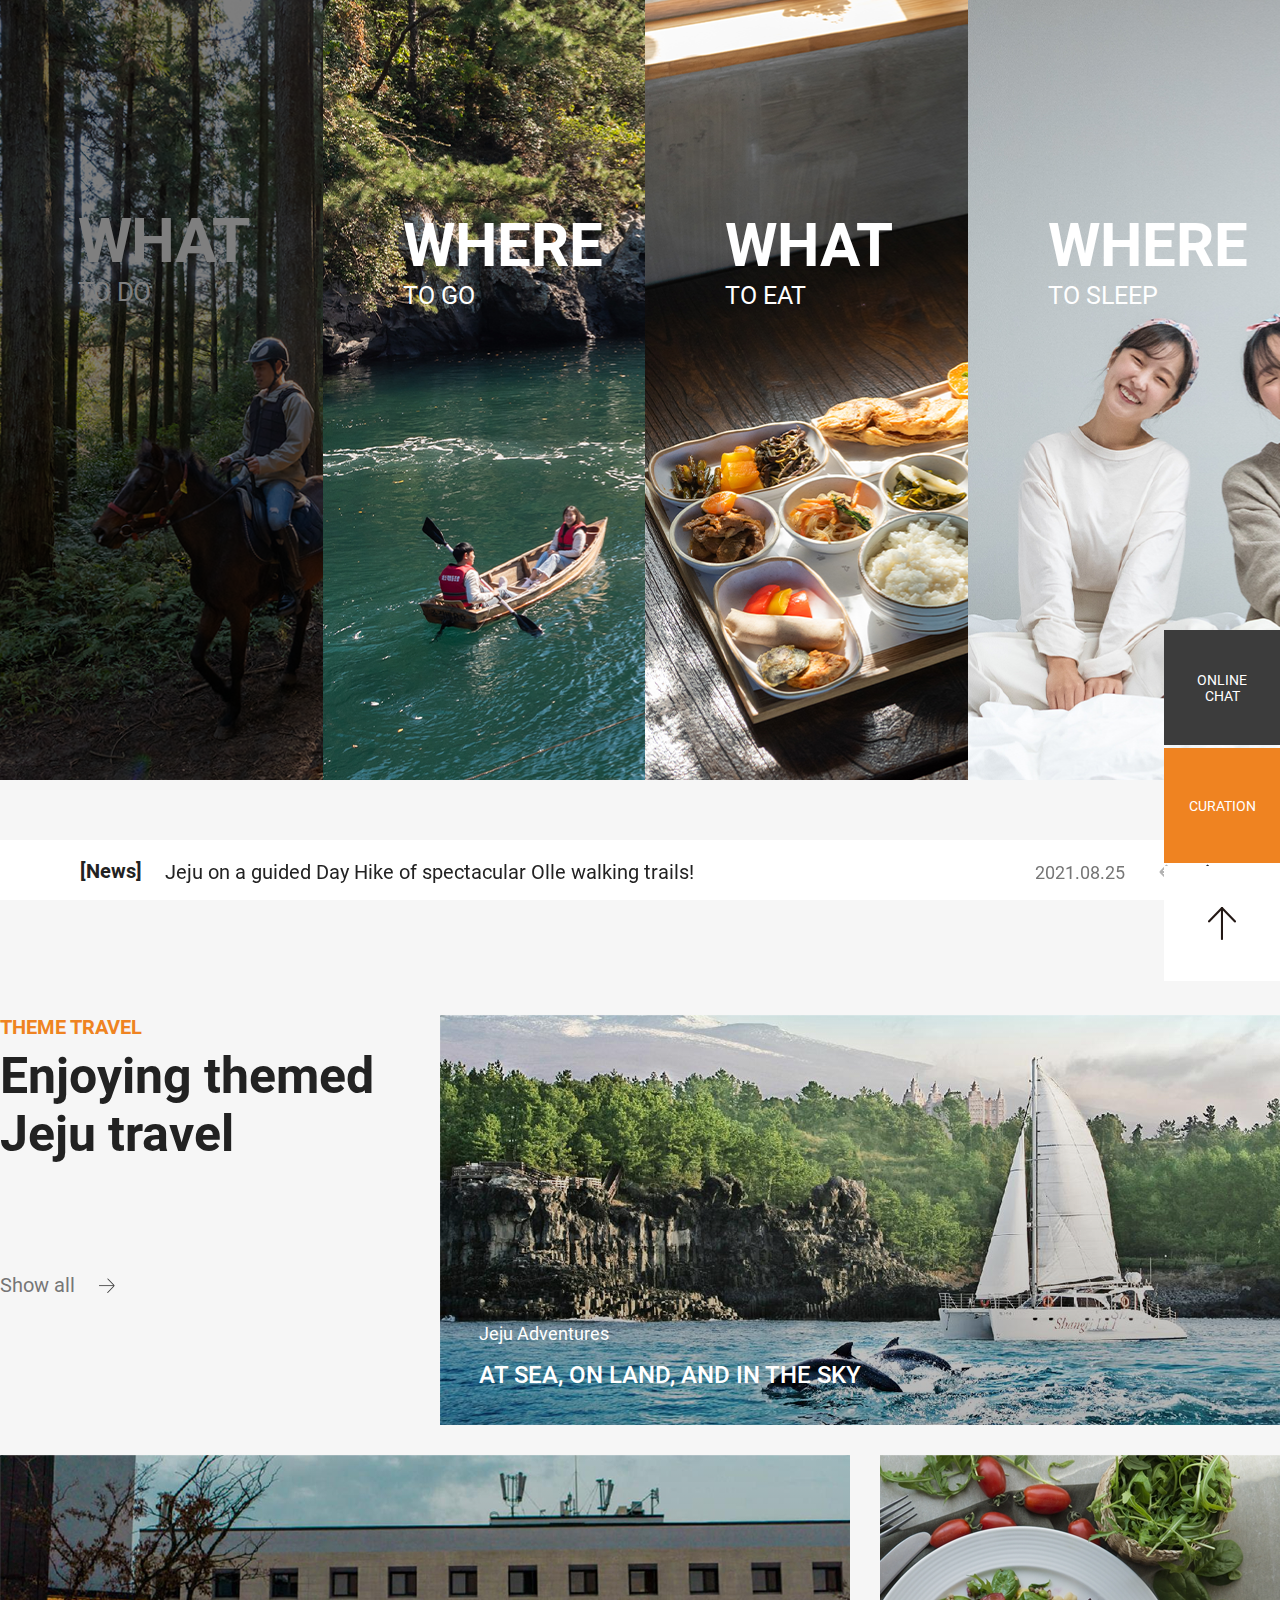
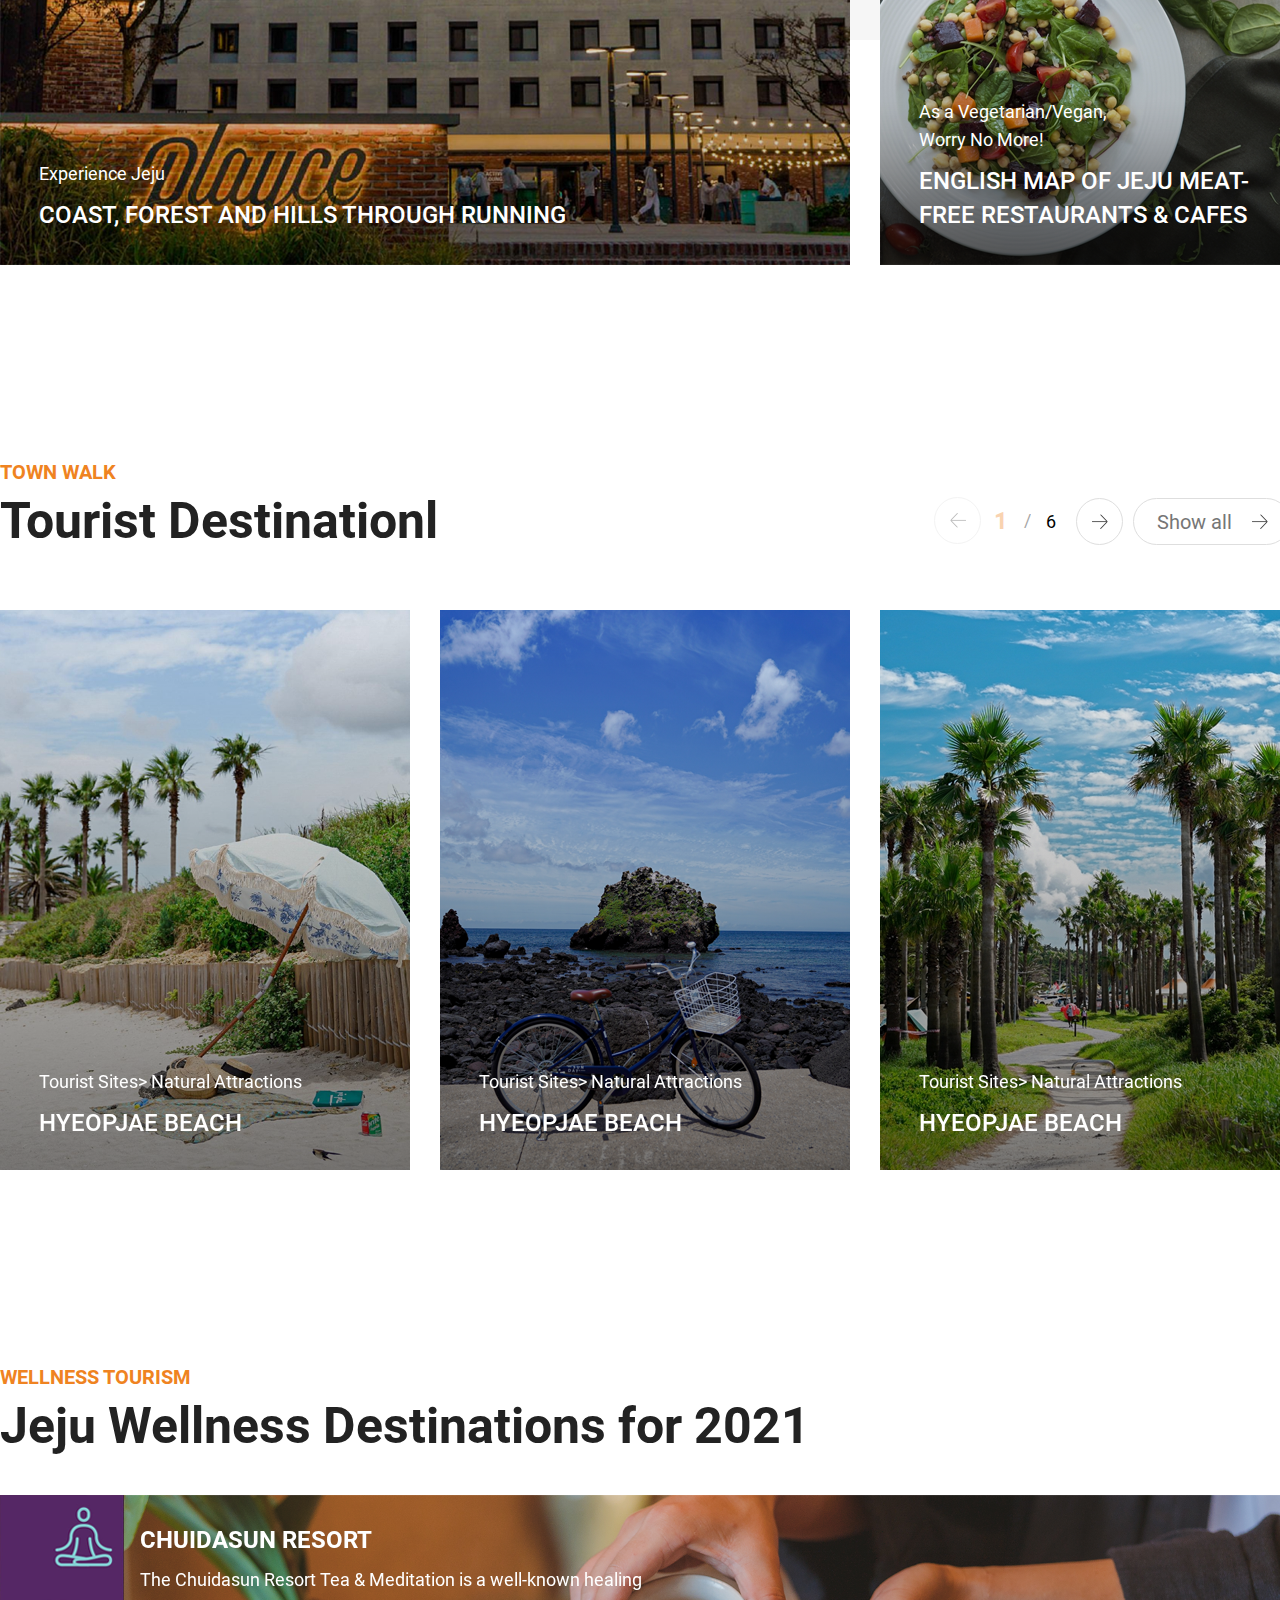
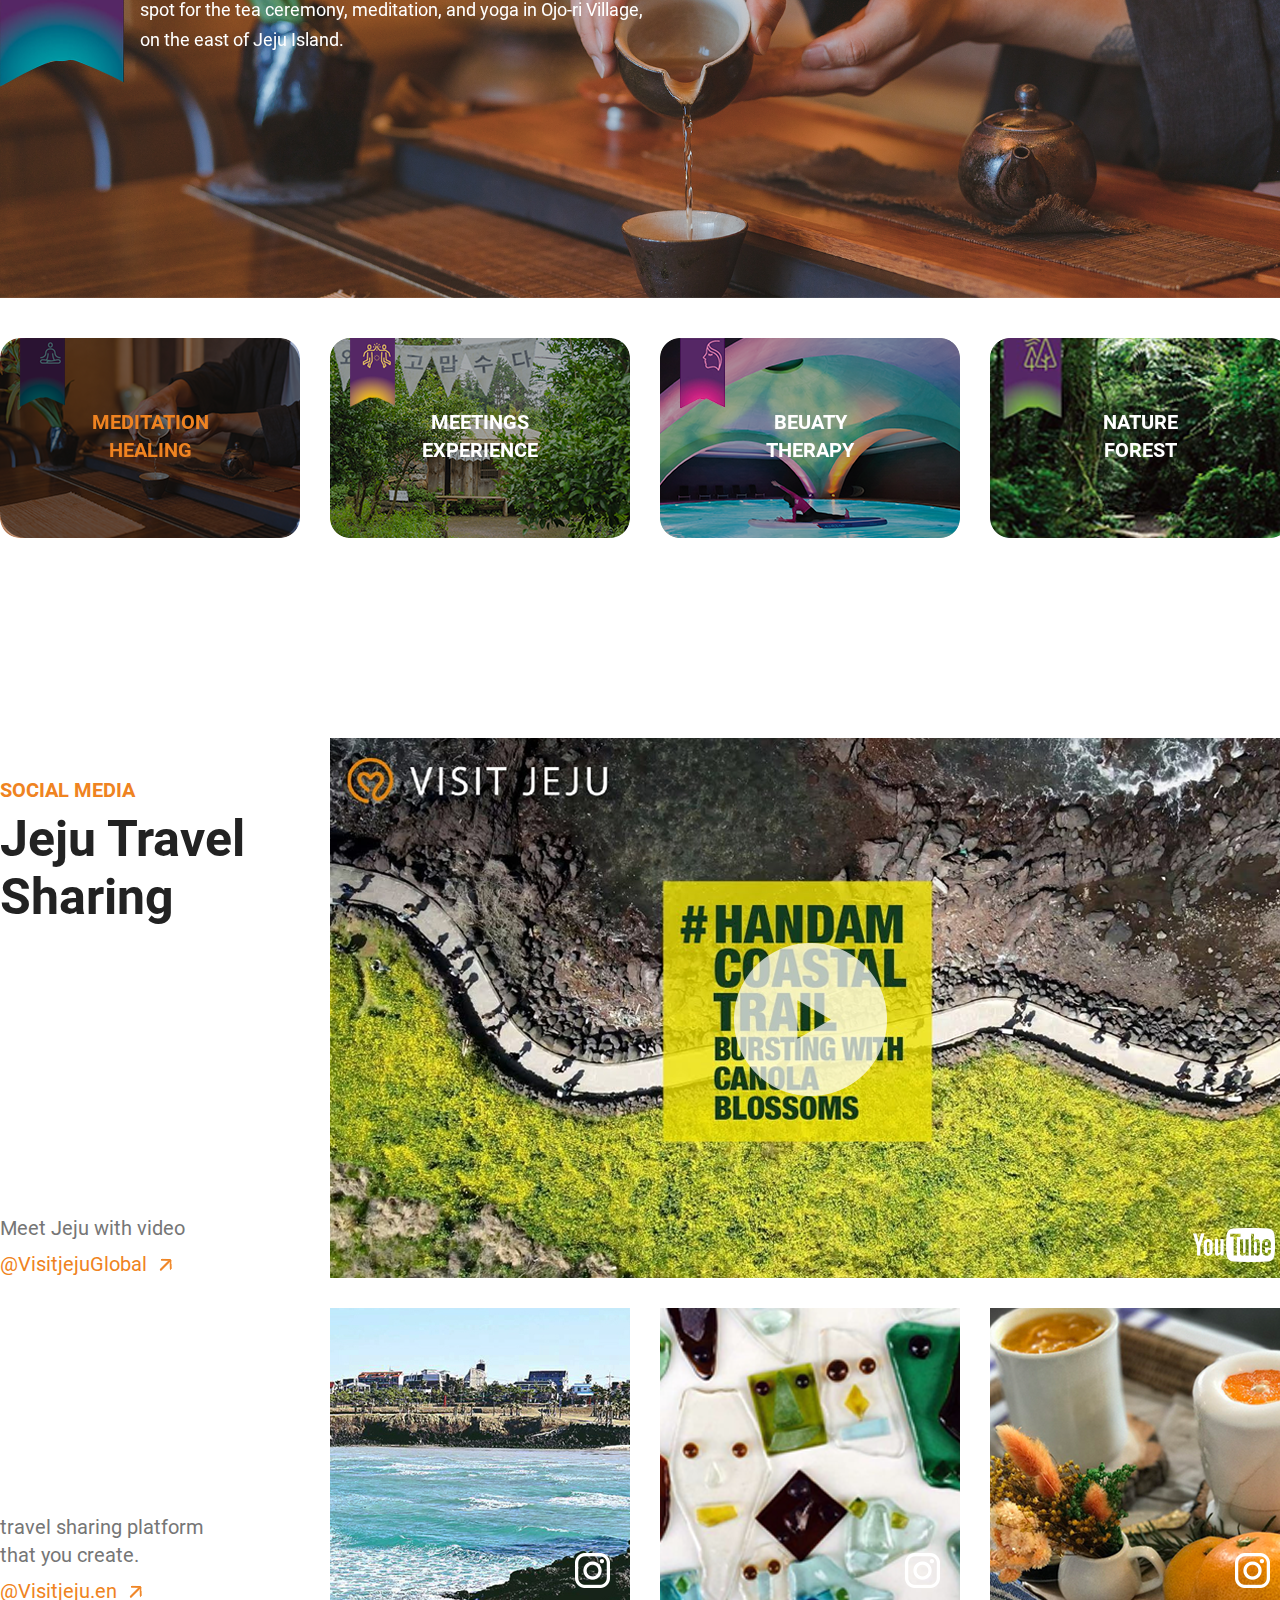
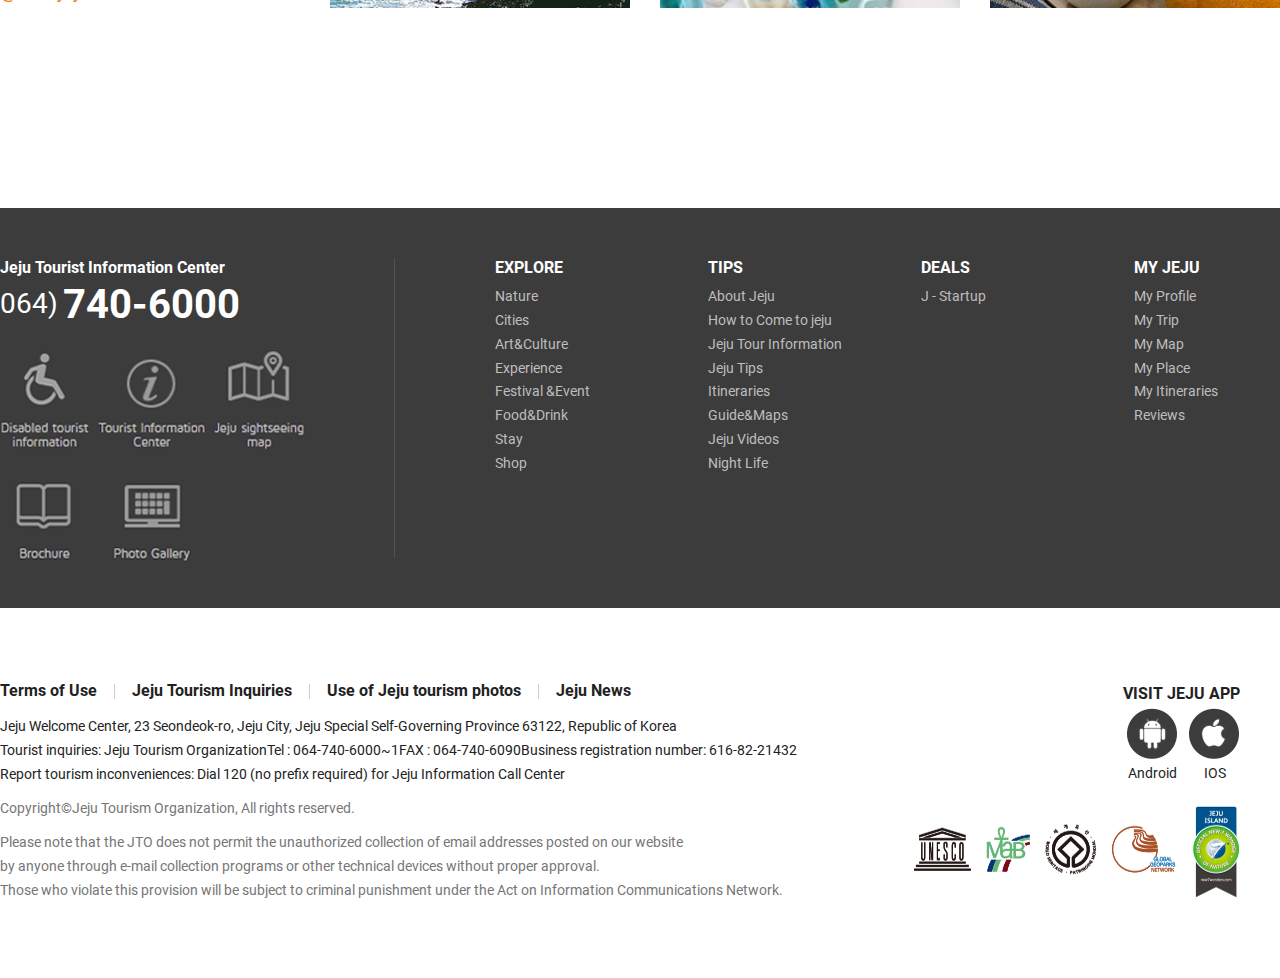
==== commit c57a30ad: "main-container 삭제" ====
--- a/index.html
+++ b/index.html
@@ -40,14 +40,14 @@
 							<a href="#none">EXPLORE</a>
 							<div class="depth02">
 								<ul>
-									<li><a href="#none"><img src="image/nav_01.png" alt=""><span>Nature</span></a></li>
-									<li><a href="#none"><img src="image/nav_02.png" alt=""><span>Cities</span></a></li>
-									<li><a href="#none"><img src="image/nav_03.png" alt=""><span>Art&Culture</span></a></li>
-									<li><a href="#none"><img src="image/nav_04.png" alt=""><span>Experience</span></a></li>
-									<li><a href="#none"><img src="image/nav_05.png" alt=""><span>Festival &Event</span></a></li>
-									<li><a href="#none"><img src="image/nav_06.png" alt=""><span>Food&Drink</span></a></li>
-									<li><a href="#none"><img src="image/nav_07.png" alt=""><span>Stay</span></a></li>
-									<li><a href="#none"><img src="image/nav_08.png" alt=""><span>Shop</span></a></li>
+									<li><a href="#none" class="nav01"><span>Nature</span></a></li>
+									<li><a href="#none" class="nav02"><span>Cities</span></a></li>
+									<li><a href="#none" class="nav03"><span>Art&Culture</span></a></li>
+									<li><a href="#none" class="nav04"><span>Experience</span></a></li>
+									<li><a href="#none" class="nav05"><span>Festival &Event</span></a></li>
+									<li><a href="#none" class="nav06"><span>Food&Drink</span></a></li>
+									<li><a href="#none" class="nav07"><span>Stay</span></a></li>
+									<li><a href="#none" class="nav08"><span>Shop</span></a></li>
 								</ul>
 							</div>
 						</li>
@@ -191,6 +191,7 @@
 									<div class="swiper-buttons">
 										<div class="swiper-button-prev"></div>
 										<div class="swiper-button-next"></div>
+										<div class="swiper-button-lock"></div>
 									</div>
 									<div class="swiper-pagination"></div>
 								</div>
@@ -396,8 +397,6 @@
 			</div>
 		</div>
 
-		<!-- container -->
-		<div class="container">
 
 			<div class="notice-wrap">
 				<!--notice-->
@@ -668,8 +667,6 @@
 				</div>
 			</div>
 
-		</div>
-		<!--  // container -->
 
 		<div id="quick01" class="quick-wrap">
 			<button type="button" class="btn-online"><i>ONLINE<br>CHAT</i></button>
@@ -864,6 +861,10 @@
 		slidesPerView: "auto",
         loop: true,
         spaceBetween: 0, 
+		autoplay: {
+			delay: 5000,
+			prevEl: ".visualthumb01 .swiper-button-prev",
+		},
 		pagination: {
 			el: '.visualthumb01 .swiper-pagination',
 			type: "fraction",
@@ -873,7 +874,9 @@
           prevEl: ".visualthumb01 .swiper-button-prev",
         }, 
     });
+
  
+
 	var swiper = new Swiper(".visualthumb02", {
 		slidesPerView: "auto",
         loop: true,
--- a/styles-overseas/common/general.css
+++ b/styles-overseas/common/general.css
@@ -1,6369 +1,2 @@
-@charset "UTF-8";
-@import url("./content_yoon.css");
-@import url("./content_ham.css");
-@import url("./content_etribe.css");
-@import url("./new.css");
-@import url("./_modify.css");
-@import url("./new_mal_style.css");
-@import url("./board.css");
-@import url("./hotplace_slide.css");
-@import url("./pop_slider.css");
-@import url("./add.css");
-@font-face {
-  font-family: 'Roboto';
-  font-style: normal;
-  font-weight: 100;
-  src: url(../../fonts/Roboto-Thin.woff2) format("woff2"), url(../../fonts/Roboto-Thin.woff) format("woff"), url(../../fonts/Roboto-Thin.otf) format("opentype");
-}
-
-@font-face {
-  font-family: 'Roboto';
-  font-style: normal;
-  font-weight: 300;
-  src: url(../../fonts/Roboto-Light.woff2) format("woff2"), url(../../fonts/Roboto-Light.woff) format("woff"), url(../../fonts/Roboto-Light.otf) format("opentype");
-}
-
-@font-face {
-  font-family: 'Roboto';
-  font-style: normal;
-  font-weight: 400;
-  src: url(../../fonts/Roboto-Regular.woff2) format("woff2"), url(../../fonts/Roboto-Regular.woff) format("woff"), url(../../fonts/Roboto-Regular.otf) format("opentype");
-}
-
-@font-face {
-  font-family: 'Roboto';
-  font-style: normal;
-  font-weight: 500;
-  src: url(../../fonts/Roboto-Medium.woff2) format("woff2"), url(../../fonts/Roboto-Medium.woff) format("woff"), url(../../fonts/Roboto-Medium.otf) format("opentype");
-}
-
-@font-face {
-  font-family: 'Roboto';
-  font-style: normal;
-  font-weight: 700;
-  src: url(../../fonts/Roboto-Bold.woff2) format("woff2"), url(../../fonts/Roboto-Bold.woff) format("woff"), url(../../fonts/Roboto-Bold.otf) format("opentype");
-}
-
-/* nanum square - regular */
-@font-face {
-  font-family: 'NanumSquare';
-  src: url("/fonts/nanumsquarer.eot");
-  src: url("/fonts/nanumsquarer.eot?#iefix") format("embedded-opentype"), url("/fonts/nanumsquarer.woff2") format("woff2"), url("/fonts/nanumsquarer.woff") format("woff"), url("/fonts/nanumsquarer.ttf") format("truetype"), url("/fonts/nanumsquarer.svg#nanumsquarerregular") format("svg");
-  font-weight: 400;
-}
-
-/* nanum square - bold */
-@font-face {
-  font-family: 'NanumSquare';
-  src: url("/fonts/nanumsquareb.eot");
-  src: url("/fonts/nanumsquareb.eot?#iefix") format("embedded-opentype"), url("/fonts/nanumsquareb.woff2") format("woff2"), url("/fonts/nanumsquareb.woff") format("woff"), url("/fonts/nanumsquareb.ttf") format("truetype"), url("/fonts/nanumsquareb.svg#nanumsquarebregular") format("svg");
-  font-weight: 800;
-}
-
-/* 
-html, body, blockquote, caption, dl, dd, dt, div, fieldset, form, frame, h1, h2, h3, h4, h5, h6, hr, iframe, input, legend, li, object, ol, p,
-pre, q, select, table, textarea, ul, tr, td, button{margin:0; padding:0; font-family: "NanumSquare", "Nanum Gothic", "나눔고딕", "맑은 고딕", "Malgun Gothic", "Open Sans", "Dotum", "돋움", arial, sans-serif}
-
-
-div.jp, .jp blockquote, .jp body, .jp button, .jp caption, .jp dd, .jp div, .jp dl, .jp dt, .jp fieldset, .jp form, .jp frame, .jp h1, .jp h2, .jp h3, .jp h4, .jp h5, .jp h6, .jp hr, .jp html, .jp iframe, .jp input, .jp legend, .jp li, .jp object, .jp ol, .jp p, .jp pre, .jp q, .jp select, .jp table, .jp td, .jp textarea, .jp tr, .jp ul {
-    font-family: “ヒラギノ角ゴ Pro W3”, “Hiragino Kaku Gothic Pro”,Osaka, “メイリオ”, Meiryo, “ＭＳ Ｐゴシック”, NanumSquare, Nanum Gothic, “나눔스퀘어”, “나눔고딕”, “MS PGothic”, “맑은고딕”, “malgun gothic”, “돋움”, dotum, sans-serif;
-}
-div.en, .en blockquote, .en body, .en button, .en caption, .en dd, .en div, .en dl, .en dt, .en fieldset, .en form, .en frame, .en h1, .en h2, .en h3, .en h4, .en h5, .en h6, .en hr, .en html, .en iframe, .en input, .en legend, .en li, .en object, .en ol, .en p, .en pre, .en q, .en select, .en table, .en td, .en textarea, .en tr, .en ul {
-    font-family: "Roboto", “나눔스퀘어”, “나눔고딕”, "NanumGothic", "Malgun Gothic", "맑은고딕", sans-serif;
-}
-div.cn, .cn blockquote, .cn body, .cn button, .cn caption, .cn dd, .cn div, .cn dl, .cn dt, .cn fieldset, .cn form, .cn frame, .cn h1, .cn h2, .cn h3, .cn h4, .cn h5, .cn h6, .cn hr, .cn html, .cn iframe, .cn input, .cn legend, .cn li, .cn object, .cn ol, .cn p, .cn pre, .cn q, .cn select, .cn table, .cn td, .cn textarea, .cn tr, .cn ul {
-    font-family: "Roboto", Arial, "Microsoft Yahei","微软雅黑", STXihei, "华文细黑", “나눔스퀘어”, “나눔고딕”, sans-serif;
-}
-div.zh, .zh blockquote, .zh body, .zh button, .zh caption, .zh dd, .zh div, .zh dl, .zh dt, .zh fieldset, .zh form, .zh frame, .zh h1, .zh h2, .zh h3, .zh h4, .zh h5, .zh h6, .zh hr, .zh html, .zh iframe, .zh input, .zh legend, .zh li, .zh object, .zh ol, .zh p, .zh pre, .zh q, .zh select, .zh table, .zh td, .zh textarea, .zh tr, .zh ul {
-    font-family: "Roboto", Arial, "Microsoft Yahei","微软雅黑", STXihei, "华文细黑", “나눔스퀘어”, “나눔고딕”, sans-serif;
-}
-div.my, .my blockquote, .my body, .my button, .my caption, .my dd, .my div, .my dl, .my dt, .my fieldset, .my form, .my frame, .my h1, .my h2, .my h3, .my h4, .my h5, .my h6, .my hr, .my html, .my iframe, .my input, .my legmyd, .my li, .my object, .my ol, .my p, .my pre, .my q, .my select, .my table, .my td, .my textarea, .my tr, .my ul {
-    font-family: "Roboto", “나눔스퀘어”, “나눔고딕”, "NanumGothic", "Malgun Gothic", "맑은고딕", sans-serif;
-} */
-html, body {
-  height: 100%;
-}
-
-html {
-  overflow-y: scroll;
-  font-size: 10px;
-}
-
-html.en {
-  font-family: "Roboto", “나눔스퀘어”, “나눔고딕”, "NanumGothic", "Malgun Gothic", "맑은고딕", sans-serif;
-}
-
-body {
-  font-size: 1.4rem;
-  color: #333;
-  -webkit-text-size-adjust: none;
-}
-
-address, em {
-  font-style: normal;
-}
-
-caption, legend {
-  font-size: 1px;
-  line-height: 0;
-  height: 0;
-  overflow: hidden;
-}
-
-a,
-a:link,
-a:hover,
-a:visited,
-a:active {
-  color: inherit;
-  text-decoration: none;
-}
-
-ul, ol {
-  list-style: none;
-}
-
-img, table, fieldset, a {
-  border: 0;
-}
-
-table {
-  width: 100%;
-  border: 0;
-  border-spacing: 0;
-  border-collapse: collapse;
-}
-
-article, aside, canvas, details, figcaption, figure, footer, header, hgroup, nav, menu, nav, section {
-  display: block;
-}
-
-button {
-  border: 0;
-  background: none;
-  font-family: inherit;
-  font-size: inherit;
-  color: inherit;
-  cursor: pointer;
-  text-transform: inherit;
-}
-
-textarea {
-  resize: none;
-}
-
-/* reset */
-a, abbr, acronym, address, applet, article, aside, audio, b, big, blockquote, body, canvas, caption, center, cite, code, dd, del, details, dfn, div, dl, dt, em, embed, fieldset, figcaption, figure, footer, form,
-h1, h2, h3, h4, h5, h6, header, hgroup, html, i, iframe, img, ins, kbd, label, legend, li, mark, menu, nav, object, ol, output, p, pre, q, ruby, s, samp, section, small, span, strike, strong, sub, summary, sup,
-table, tbody, td, tfoot, th, thead, time, tr, tt, u, ul, var, video {
-  margin: 0;
-  padding: 0;
-  border: 0;
-  -webkit-box-sizing: border-box;
-          box-sizing: border-box;
-}
-
-article, aside, details, dt, figcaption, figure, footer, header, hgroup, main, menu, nav, section, summary {
-  display: block;
-}
-
-audio, canvas, progress, video {
-  display: inline-block;
-  vertical-align: baseline;
-}
-
-blockquote, q {
-  quotes: none;
-}
-
-blockquote:after, blockquote:before, q:after, q:before {
-  content: '';
-  content: none;
-}
-
-hr {
-  display: block;
-}
-
-ol, ul {
-  list-style: none;
-}
-
-table {
-  border-spacing: 0;
-  border-collapse: collapse;
-}
-
-abbr[title] {
-  border-bottom: 1px dotted;
-}
-
-mark {
-  background: #ff0;
-  color: #000;
-}
-
-sub, sup {
-  position: relative;
-  vertical-align: baseline;
-  line-height: 0;
-}
-
-sup {
-  top: -.5em;
-}
-
-sub {
-  bottom: -.25em;
-}
-
-svg:not(:root) {
-  overflow: hidden;
-}
-
-pre, textarea {
-  overflow: auto;
-}
-
-/* --- 기본설정 --- */
-* {
-  -webkit-box-sizing: border-box;
-          box-sizing: border-box;
-  -webkit-tap-highlight-color: rgba(0, 0, 0, 0);
-}
-
-::-webkit-input-placeholder {
-  font-size: inherit;
-  color: #888;
-}
-
-::-moz-placeholder {
-  font-size: inherit;
-  opacity: 1;
-}
-
-html {
-  font-size: 10px;
-  height: 100%;
-  -ms-text-size-adjust: 100%;
-  -webkit-text-size-adjust: 100%;
-  scroll-behavior: smooth;
-}
-
-body {
-  font-size: 1.4rem;
-  height: 100%;
-  font-family: 'Roboto';
-  font-weight: 400;
-  color: #222;
-}
-
-strong {
-  font-weight: 800;
-}
-
-em, b, i {
-  font-style: normal;
-}
-
-a {
-  cursor: pointer;
-  background-color: transparent;
-  color: inherit;
-}
-
-a, label, span {
-  display: inline-block;
-}
-
-a, a:hover {
-  text-decoration: none;
-}
-
-a, button, [role=button], [role=tab], main.ios {
-  cursor: pointer;
-}
-
-mark {
-  margin: 0;
-  padding: 0;
-  background-color: transparent;
-}
-
-button, input {
-  outline: none;
-}
-
-/* --- 공통요소 --- */
-.block {
-  display: block !important;
-}
-
-.clearfix {
-  *zoom: 1;
-}
-
-.clearfix:after, .clearfix:before {
-  display: table;
-  line-height: 0;
-  content: '';
-}
-
-.clearfix:after {
-  clear: both;
-}
-
-.hidden {
-  position: absolute;
-  overflow: hidden;
-  clip: rect(0, 0, 0, 0);
-  width: 1px;
-  height: 1px;
-  margin: -1px;
-  padding: 0;
-  border: 0;
-}
-
-caption {
-  overflow: hidden;
-  clip: rect(0, 0, 0, 0);
-  width: 1px;
-  height: 1px;
-  margin: -1px;
-  padding: 0;
-  border: 0;
-}
-
-button, html input[type=button], html input[type=reset], html input[type=submit] {
-  cursor: pointer;
-  -webkit-appearance: button;
-  border-radius: 0;
-}
-
-button, input, optgroup, select, textarea {
-  margin: 0;
-  font: inherit;
-  color: inherit;
-}
-
-button, select {
-  text-transform: none;
-}
-
-button[disabled], html input[disabled] {
-  cursor: default;
-}
-
-button::-moz-focus-inner, input::-moz-focus-inner {
-  padding: 0;
-  border: 0;
-}
-
-input {
-  line-height: normal;
-}
-
-input[type=checkbox], input[type=radio] {
-  -webkit-box-sizing: border-box;
-          box-sizing: border-box;
-  padding: 0;
-  vertical-align: middle;
-}
-
-input[type=number]::-webkit-inner-spin-button, input[type=number]::-webkit-outer-spin-button {
-  height: auto;
-}
-
-input[type=search] {
-  -webkit-appearance: textfield;
-}
-
-input[type=search]::-webkit-search-cancel-button, input[type=search]::-webkit-search-decoration {
-  -webkit-appearance: none;
-}
-
-optgroup {
-  font-weight: bold;
-}
-
-label + input {
-  margin-left: .4rem;
-}
-
-button {
-  margin: 0;
-  padding: 0;
-  cursor: pointer;
-  border: 0;
-  background: 0 0;
-}
-
-input[type=checkout], input[type=radio] {
-  margin-right: .4rem;
-  padding: .5rem .5rem .3rem;
-  border: 0;
-}
-
-input[type=search] {
-  -webkit-box-sizing: content-box;
-          box-sizing: content-box;
-}
-
-input[type=file], input[type=number], input[type=password], input[type=tel], input[type=text] {
-  width: 100%;
-  height: 3.4rem;
-  border-radius: .4rem;
-  margin: 0;
-  padding: 0 1rem;
-  border: solid 1px #d6d6e3;
-  -webkit-box-shadow: 0 2px 4px 0 rgba(0, 0, 0, 0.04);
-          box-shadow: 0 2px 4px 0 rgba(0, 0, 0, 0.04);
-}
-
-input:focus {
-  border: solid 1px #222;
-}
-
-select {
-  font-size: 1.6rem;
-  font-weight: 500;
-  padding: .4rem 3.5rem .4rem 1.2rem;
-  border: 0;
-  border-radius: .6rem;
-  color: #fff;
-  -webkit-appearance: none;
-     -moz-appearance: none;
-          appearance: none;
-  background: url("../../image/arrow_down.png") no-repeat 100% 50%;
-  outline: none;
-}
-
-select::-ms-expand {
-  display: none;
-}
-
-select[option] {
-  color: #000;
-}
-
-input[type=checkbox],
-input[type=radio] {
-  opacity: 0;
-  margin-left: 0;
-  position: absolute;
-  /* z-index:-1 */
-}
-
-input[type=radio] + label {
-  display: inline-block;
-  line-height: 2rem;
-  padding: 0 2rem 0 2.6rem;
-  cursor: pointer;
-  position: relative;
-  font-size: 1.4rem;
-}
-
-input[type=radio] + label:last-of-type {
-  padding: 0 0 0 2.6rem;
-}
-
-input[type=radio] + label:after {
-  content: '';
-  display: inline-block;
-  border-radius: 2.4rem;
-  width: 2rem;
-  height: 2rem;
-  position: absolute;
-  top: 0;
-  left: 0;
-  background: url("../../image/icon_radio_off.png") no-repeat 50% 50%;
-}
-
-input[type=radio]:checked + label:after {
-  background: url("../../image/icon_radio_on.png") no-repeat 50% 50%;
-}
-
-input[type=radio]:checked:disabled + label:after,
-input[type=radio]:disabled + label:after {
-  background: url("../../image/icon_radio_on.png") no-repeat 50% 50%;
-}
-
-/* common */
-.section h2 {
-  font-size: 35px;
-  font-weight: 400;
-  line-height: 1;
-}
-
-.section .info {
-  margin-top: 20px;
-  font-size: 20px;
-  color: #8A8B8B;
-  line-height: 1;
-}
-
-.section .tab {
-  margin-top: 30px;
-}
-
-/*padding-top*/
-.pt0 {
-  padding-top: 0 !important;
-}
-
-.pt3 {
-  padding-top: 3px !important;
-}
-
-.pt4 {
-  padding-top: 4px !important;
-}
-
-.pt5 {
-  padding-top: 5px !important;
-}
-
-.pt7 {
-  padding-top: 7px !important;
-}
-
-.pt8 {
-  padding-top: 8px !important;
-}
-
-.pt9 {
-  padding-top: 9px !important;
-}
-
-.pt10 {
-  padding-top: 10px !important;
-}
-
-.pt15 {
-  padding-top: 15px !important;
-}
-
-.pt20 {
-  padding-top: 20px !important;
-}
-
-.pt25 {
-  padding-top: 25px !important;
-}
-
-.pt30 {
-  padding-top: 30px !important;
-}
-
-.pt40 {
-  padding-top: 40px !important;
-}
-
-.pt45 {
-  padding-top: 45px !important;
-}
-
-.pt50 {
-  padding-top: 50px !important;
-}
-
-.pt70 {
-  padding-top: 70px !important;
-}
-
-.pt90 {
-  padding-top: 90px !important;
-}
-
-/*padding-right*/
-.pr0 {
-  padding-right: 0px !important;
-}
-
-.pr13 {
-  padding-right: 13px !important;
-}
-
-.pr20 {
-  padding-right: 20px !important;
-}
-
-.pr70 {
-  padding-right: 70px !important;
-}
-
-/*padding-bottom*/
-.pb2 {
-  padding-bottom: 2px !important;
-}
-
-.pb5 {
-  padding-bottom: 5px !important;
-}
-
-.pb10 {
-  padding-bottom: 10px !important;
-}
-
-.pb15 {
-  padding-bottom: 15px !important;
-}
-
-.pb20 {
-  padding-bottom: 20px !important;
-}
-
-.pb36 {
-  padding-bottom: 35px !important;
-}
-
-.pb50 {
-  padding-bottom: 50px !important;
-}
-
-/*padding-left*/
-.pl0 {
-  padding-left: 0px !important;
-}
-
-.pl1 {
-  padding-left: 1px !important;
-}
-
-.pl2 {
-  padding-left: 2px !important;
-}
-
-.pl5 {
-  padding-left: 5px !important;
-}
-
-.pl6 {
-  padding-left: 6px !important;
-}
-
-.pl9 {
-  padding-left: 9px !important;
-}
-
-.pl10 {
-  padding-left: 10px !important;
-}
-
-.pl15 {
-  padding-left: 15px !important;
-}
-
-.pl20 {
-  padding-left: 20px !important;
-}
-
-.pl25 {
-  padding-left: 25px !important;
-}
-
-.pl30 {
-  padding-left: 30px !important;
-}
-
-.pl30 {
-  padding-left: 30px !important;
-}
-
-/*margin-top*/
-.mt0 {
-  margin-top: 0px !important;
-}
-
-.mt2 {
-  margin-top: 2px !important;
-}
-
-.mt3 {
-  margin-top: 3px !important;
-}
-
-.mt5 {
-  margin-top: 5px !important;
-}
-
-.mt7 {
-  margin-top: 7px !important;
-}
-
-.mt10 {
-  margin-top: 10px !important;
-}
-
-.mt15 {
-  margin-top: 15px !important;
-}
-
-.mt20 {
-  margin-top: 20px !important;
-}
-
-.mt25 {
-  margin-top: 25px !important;
-}
-
-.mt30 {
-  margin-top: 30px !important;
-}
-
-.mt35 {
-  margin-top: 35px !important;
-}
-
-.mt40 {
-  margin-top: 40px !important;
-}
-
-.mt45 {
-  margin-top: 45px !important;
-}
-
-.mt50 {
-  margin-top: 50px !important;
-}
-
-.mt60 {
-  margin-top: 60px !important;
-}
-
-.mt70 {
-  margin-top: 70px !important;
-}
-
-.mt90 {
-  margin-top: 90px !important;
-}
-
-.mt100 {
-  margin-top: 100px !important;
-}
-
-/*margin-right*/
-.mr0 {
-  margin-right: 0 !important;
-}
-
-.mr5 {
-  margin-right: 5px !important;
-}
-
-.mr10 {
-  margin-right: 10px !important;
-}
-
-.mr15 {
-  margin-right: 15px !important;
-}
-
-.mr20 {
-  margin-right: 20px !important;
-}
-
-.mr25 {
-  margin-right: 25px !important;
-}
-
-.mr30 {
-  margin-right: 30px !important;
-}
-
-.mr40 {
-  margin-right: 40px !important;
-}
-
-.mr50 {
-  margin-right: 50px !important;
-}
-
-.mr60 {
-  margin-right: 60px !important;
-}
-
-.mr75 {
-  margin-right: 75px !important;
-}
-
-.mr80 {
-  margin-right: 80px !important;
-}
-
-.mr100 {
-  margin-right: 100px !important;
-}
-
-.mr110 {
-  margin-right: 110px !important;
-}
-
-/*margin-bottom*/
-.mb0 {
-  margin-bottom: 0 !important;
-}
-
-.mb5 {
-  margin-bottom: 5px !important;
-}
-
-.mb7 {
-  margin-bottom: 7px !important;
-}
-
-.mb10 {
-  margin-bottom: 10px !important;
-}
-
-.mb15 {
-  margin-bottom: 15px !important;
-}
-
-.mb20 {
-  margin-bottom: 20px !important;
-}
-
-.mb25 {
-  margin-bottom: 25px !important;
-}
-
-.mb30 {
-  margin-bottom: 30px !important;
-}
-
-.mb35 {
-  margin-bottom: 35px !important;
-}
-
-.mb40 {
-  margin-bottom: 40px !important;
-}
-
-.mb45 {
-  margin-bottom: 45px !important;
-}
-
-.mb50 {
-  margin-bottom: 50px !important;
-}
-
-.mb55 {
-  margin-bottom: 55px !important;
-}
-
-.mb70 {
-  margin-bottom: 70px !important;
-}
-
-/*margin-left*/
-.ml0 {
-  margin-left: 0px !important;
-}
-
-.ml1 {
-  margin-left: 1px !important;
-}
-
-.ml2 {
-  margin-left: 2px !important;
-}
-
-.ml3 {
-  margin-left: 3px !important;
-}
-
-.ml5 {
-  margin-left: 5px !important;
-}
-
-.ml6 {
-  margin-left: 6px !important;
-}
-
-.ml8 {
-  margin-left: 8px !important;
-}
-
-.ml9 {
-  margin-left: 9px !important;
-}
-
-.ml10 {
-  margin-left: 10px !important;
-}
-
-.ml15 {
-  margin-left: 15px !important;
-}
-
-.ml20 {
-  margin-left: 20px !important;
-}
-
-.ml25 {
-  margin-left: 25px !important;
-}
-
-.ml30 {
-  margin-left: 30px !important;
-}
-
-.ml35 {
-  margin-left: 35px !important;
-}
-
-.ml40 {
-  margin-left: 40px !important;
-}
-
-.ml45 {
-  margin-left: 45px !important;
-}
-
-.ml50 {
-  margin-left: 50px !important;
-}
-
-.ml55 {
-  margin-left: 55px !important;
-}
-
-.ml60 {
-  margin-left: 60px !important;
-}
-
-.ml75 {
-  margin-left: 75px !important;
-}
-
-.ml80 {
-  margin-left: 80px !important;
-}
-
-.ml90 {
-  margin-left: 90px !important;
-}
-
-.ml100 {
-  margin-left: 100px !important;
-}
-
-.ml110 {
-  margin-left: 110px !important;
-}
-
-.ml170 {
-  margin-left: 170px !important;
-}
-
-.ml180 {
-  margin-left: 180px !important;
-}
-
-.ml190 {
-  margin-left: 190px !important;
-}
-
-.ml230 {
-  margin-left: 230px !important;
-}
-
-.ml240 {
-  margin-left: 240px !important;
-}
-
-/*float*/
-.fl {
-  float: left !important;
-}
-
-.fr {
-  float: right !important;
-}
-
-/*img*/
-.zero {
-  font-size: 0 !important;
-  line-height: 0 !important;
-}
-
-.right {
-  text-align: right !important;
-}
-
-.center {
-  text-align: center !important;
-}
-
-.left {
-  text-align: left !important;
-}
-
-/*text middle*/
-.c_l {
-  clear: left !important;
-}
-
-.clear {
-  clear: both;
-}
-
-.clear:after {
-  display: block;
-  content: "";
-  clear: both;
-}
-
-.middle {
-  vertical-align: middle;
-}
-
-.clipping {
-  white-space: nowrap;
-  text-overflow: ellipsis;
-  overflow: hidden;
-}
-
-/*font*/
-.letter {
-  letter-spacing: -1px;
-}
-
-.bold {
-  font-weight: bold;
-}
-
-.normal {
-  font-weight: normal;
-}
-
-.font_transparent {
-  color: transparent;
-  font-size: 10px;
-}
-
-.white {
-  color: white;
-}
-
-.black {
-  color: black;
-}
-
-/*overflow*/
-.overflow {
-  overflow: hidden;
-}
-
-/*게시판 라인 없애기*/
-.br_non {
-  border-right: 0 !important;
-}
-
-.bl_non {
-  border-left: 0 !important;
-}
-
-.bt_non {
-  border-top: 0 !important;
-}
-
-.bb_non {
-  border-bottom: 0 !important;
-}
-
-/*대소문자 변경*/
-.uppercase {
-  text-transform: uppercase;
-}
-
-.lowercase {
-  text-transform: lowercase;
-}
-
-.capitalize {
-  text-transform: capitalize;
-}
-
-.bg_non {
-  background: none !important;
-}
-
-.bg_non_img {
-  background-image: none !important;
-}
-
-/*position*/
-.relative {
-  position: relative;
-}
-
-.static {
-  position: static;
-}
-
-/*display*/
-.none {
-  display: none;
-}
-
-.block {
-  display: block;
-}
-
-.hide {
-  overflow: hidden;
-  height: 1px;
-  width: 1px;
-  margin: 0 -1px -1px 0;
-  font-size: 0;
-  line-height: 0;
-}
-
-/*thumnail*/
-.thumb_align {
-  display: inline-block;
-  height: 100%;
-  vertical-align: middle;
-}
-
-/* button */
-a.btn_view {
-  display: block;
-  width: 184px;
-  margin: 26px auto 0;
-  border: 2px solid #fff;
-  border-radius: 10px;
-  font-size: 22px;
-  color: #fff;
-  line-height: 42px;
-  -webkit-box-shadow: -2px 4px 2px 0px rgba(50, 50, 50, 0.33);
-  box-shadow: -2px 4px 2px 0px rgba(50, 50, 50, 0.33);
-}
-
-.box_confirm {
-  width: 73px;
-  height: 25px;
-  border: 1px solid #ef6d00;
-  border-radius: 5px;
-  font-size: 14px;
-  color: #ef6d00;
-  line-height: 25px;
-  text-align: center;
-}
-
-.box_confirm.no {
-  border: 1px solid #959595;
-  color: #8A8B8B;
-}
-
-.btn {
-  display: inline-block;
-  padding: 0 30px;
-  border: none;
-  font-weight: 700;
-  color: #fff;
-  vertical-align: top;
-}
-
-.btn.gray {
-  background: #777;
-}
-
-.btnS {
-  height: 24px;
-  padding: 0 10px;
-  font-size: 13px;
-  line-height: 24px;
-}
-
-.btnArrow {
-  display: inline-block;
-  text-align: center;
-  min-width: 46px;
-  color: #333 !important;
-  border: 1px solid #e2e2e2;
-  background: -webkit-gradient(linear, left top, left bottom, from(#fff), to(#f7f7f7));
-  background: linear-gradient(to bottom, #fff, #f7f7f7);
-}
-
-.btnArrow span {
-  display: inline-block;
-  width: 3px;
-  height: 5px;
-  background: url("/image/common/iconArrow.png") no-repeat center;
-  margin-left: 5px;
-}
-
-/* TAB */
-.tab {
-  position: relative;
-}
-
-.tab li .tab_btn {
-  position: absolute;
-  top: 0;
-  width: 100%;
-}
-
-.tab li .tab_btn span {
-  display: block;
-  position: absolute;
-  top: 0;
-  width: 100%;
-}
-
-.tab li.on .tab_btn {
-  background-color: #ef6d00;
-}
-
-.tab li .tab_cnt {
-  display: none;
-}
-
-.tab li.on .tab_cnt {
-  display: block;
-}
-
-.tab.item_2 li .tab_btn {
-  width: 50%;
-}
-
-.tab.item_2 li:first-child .tab_btn {
-  border-left: 0;
-}
-
-.tab.item_2 li.tab1 .tab_btn {
-  left: 0;
-}
-
-.tab.item_2 li.tab2 .tab_btn {
-  left: 50%;
-}
-
-.tab.item_3 li .tab_btn {
-  width: 33.333333%;
-}
-
-.tab.item_3 li:first-child .tab_btn {
-  width: 33.333334%;
-}
-
-.tab.item_3 li.tab1 .tab_btn {
-  left: 0;
-}
-
-.tab.item_3 li.tab2 .tab_btn {
-  left: 33.333334%;
-}
-
-.tab.item_3 li.tab3 .tab_btn {
-  left: 66.666667%;
-}
-
-.tab.item_5 li .tab_btn {
-  width: 20%;
-  border-left: 1px solid #ebebeb;
-}
-
-.tab.item_5 li:first-child .tab_btn {
-  border-left: 0;
-}
-
-.tab.item_5 li.tab1 .tab_btn {
-  left: 0;
-}
-
-.tab.item_5 li.tab2 .tab_btn {
-  left: 20%;
-}
-
-.tab.item_5 li.tab3 .tab_btn {
-  left: 40%;
-}
-
-.tab.item_5 li.tab4 .tab_btn {
-  left: 60%;
-}
-
-.tab.item_5 li.tab5 .tab_btn {
-  left: 80%;
-}
-
-/* tab_area */
-.tab_area .tab_btn {
-  float: left;
-  width: 33.333333%;
-  height: 50px;
-  background: url(/image/common/ln_39_1_e5e5e5.png) no-repeat 0 50%;
-  background-color: #f4f4f4;
-  border-top: 1px solid #e5e5e5;
-  border-bottom: 2px solid #ef6d00;
-}
-
-.tab_area button:first-child {
-  width: 33.333334%;
-  background: none;
-  background-color: #f4f4f4;
-  border-left: 1px solid #e5e5e5;
-}
-
-.tab_area.item_2 .tab_btn {
-  width: 50%;
-}
-
-.tab_area.item_2 button:first-child {
-  width: 50%;
-}
-
-.tab_area button:last-child {
-  border-right: 1px solid #e5e5e5;
-}
-
-.tab_area button span {
-  font-size: 18px;
-  font-weight: 800;
-  color: #8A8B8B;
-  line-height: 47px;
-}
-
-.tab_area button.on {
-  background: none;
-  background-color: #fff;
-  border: 2px solid #ef6d00;
-  border-bottom: 0;
-}
-
-.tab_area button.on + button {
-  background: none;
-  background-color: #f4f4f4;
-}
-
-.tab_area button.on span {
-  color: #ef6d00;
-}
-
-.tab_area.item_6 .tab_btn {
-  width: 16%;
-}
-
-.tab_area.item_6 button:first-child {
-  width: 18%;
-}
-
-.tab_area.item_6 button:last-child {
-  width: 18%;
-}
-
-.tab_area.item_6 button.tab_btn6 span {
-  display: inline-block;
-  background-image: url(/image/common/icon_exReview_NT.png);
-  background-repeat: no-repeat;
-  background-position: 0px 12px;
-  height: 47px;
-}
-
-.en .tab_area.item_6 button.tab_btn6 span, .cn .tab_area.item_6 button.tab_btn6 span, .zh .tab_area.item_6 button.tab_btn6 span, .jp .tab_area.item_6 button.tab_btn6 span, .my .tab_area.item_6 button.tab_btn6 span {
-  background-image: url(/image/common/icon_exReview_T.png);
-  padding-left: 35px;
-}
-
-.kr .tab_area.item_6 button.tab_btn6 span {
-  padding-left: 80px;
-}
-
-.tab_area.item_7 .tab_btn {
-  width: 14%;
-}
-
-.tab_area.item_7 button:first-child {
-  width: 15%;
-}
-
-.tab_area.item_7 button:last-child {
-  width: 15%;
-}
-
-.tab_area.item_7 button.tab_btn6 span {
-  display: inline-block;
-  background-image: url(/image/common/icon_exReview_NT.png);
-  background-repeat: no-repeat;
-  background-position: 0px 12px;
-  height: 47px;
-}
-
-.en .tab_area.item_7 button.tab_btn6 span, .cn .tab_area.item_7 button.tab_btn6 span, .jp .tab_area.item_7 button.tab_btn6 span {
-  background-image: url(/image/common/icon_exReview_T.png);
-  padding-left: 35px;
-}
-
-.kr .tab_area.item_7 button.tab_btn6 span {
-  padding-left: 80px;
-}
-
-.tab_cont {
-  position: relative;
-  padding-top: 50px;
-}
-
-/* item_section */
-.item_section {
-  float: left;
-  position: relative;
-  width: 270px;
-  height: 280px;
-  margin-left: 27px;
-  background: #fff;
-  -webkit-box-shadow: 3px 4px 5px 0px rgba(2, 2, 2, 0.2);
-          box-shadow: 3px 4px 5px 0px rgba(2, 2, 2, 0.2);
-  text-align: center;
-}
-
-.item_section .item_top a {
-  display: block;
-  position: relative;
-}
-
-.item_section .item_top a img {
-  display: block;
-  width: 270px;
-  height: 140px;
-}
-
-.item_section .item_top .s_day {
-  position: absolute;
-  top: 0;
-  left: 0;
-  height: 22px;
-  padding: 0 13px;
-  background: #333;
-  font-size: 13px;
-  color: #fff;
-  line-height: 22px;
-}
-
-.item_section .item_top .s_tit {
-  margin-top: 19px;
-  font-size: 18px;
-  font-weight: 700;
-  line-height: 18px;
-}
-
-.item_section .item_top .s_theme {
-  margin-top: 11px;
-  font-size: 14px;
-  font-weight: 400;
-  line-height: 14px;
-}
-
-.item_section .item_top .item_count {
-  padding: 15px 14px 8px;
-}
-
-.item_section .item_top .item_count span {
-  font-size: 12px;
-  color: #8A8B8B;
-  line-height: 12px;
-}
-
-.item_section .item_btm {
-  padding-top: 14px;
-  border-top: 1px solid #e0e0e0;
-  text-align: center;
-}
-
-.item_section .item_btm p {
-  display: inline-block;
-  width: 33.333333%;
-  font-size: 12px;
-  font-weight: 700;
-  color: #666;
-  line-height: 16px;
-}
-
-.item_section .item_btm p:first-child {
-  width: 33.333334%;
-}
-
-.item_section .item_btm p.btn_zzim {
-  text-align: left;
-}
-
-.item_section .item_btm p.btn_cart {
-  text-align: right;
-}
-
-.item_section .item_btm p a {
-  display: inline-block;
-  padding-left: 20px;
-  font-size: 12px;
-  font-weight: 700;
-  color: #666;
-  line-height: 16px;
-}
-
-.item_section .item_btm p.btn_zzim a {
-  margin-left: 14px;
-  background: url(/image/common/ico_zzim.jpg) no-repeat 0 50%;
-}
-
-.item_section .item_btm p.btn_memo a {
-  background: url(/image/common/ico_memo.jpg) no-repeat 0 50%;
-}
-
-.item_section .item_btm p.btn_cart a {
-  margin-right: 14px;
-  background: url(/image/common/ico_cart.jpg) no-repeat 0 50%;
-}
-
-.item_section .item_btm p span {
-  display: inline-block;
-  padding-left: 20px;
-  font-size: 12px;
-  font-weight: 700;
-  color: #666;
-  line-height: 16px;
-}
-
-.item_section .item_btm p.btn_zzim span {
-  margin-left: 14px;
-  background: url(/image/common/ico_zzim.jpg) no-repeat 0 50%;
-}
-
-.item_section .item_btm p.btn_memo span {
-  background: url(/image/common/ico_memo.jpg) no-repeat 0 50%;
-}
-
-.item_section .item_btm p.btn_cart span {
-  margin-right: 14px;
-  background: url(/image/common/ico_cart.jpg) no-repeat 0 50%;
-}
-
-.item_section .item_del .btn_del_circle {
-  position: absolute;
-  top: 10px;
-  right: 10px;
-  width: 20px;
-  height: 20px;
-  background: url(/image/common/btn_del_circle.png) no-repeat 0 0;
-  text-indent: -9999px;
-}
-
-.item_section.add {
-  width: 268px;
-  height: 278px;
-  border: 1px solid #ef6d00;
-  -webkit-box-shadow: none;
-          box-shadow: none;
-}
-
-.item_section.add dt {
-  padding-top: 54px;
-  font-size: 24px;
-  font-weight: 700;
-  color: #ef6d00;
-  line-height: 38px;
-}
-
-.item_section.add .btn_add_schedule {
-  display: block;
-  width: 76px;
-  height: 76px;
-  margin: 18px auto 0;
-  background: url(/image/main/btn_add_schedule.png) no-repeat 0 0;
-  text-indent: -9999px;
-}
-
-.item_section .item_count_area {
-  margin-top: 15px;
-}
-
-.item_section .item_count_area p {
-  float: left;
-  width: 33.333333%;
-}
-
-.item_section .item_count_area p:first-child {
-  width: 33.333334%;
-}
-
-.item_section .item_count_area .ico_type {
-  padding-top: 28px;
-}
-
-.item_section .item_count_area .ico_type.like {
-  display: block;
-  background: url(/image/common/ico_like.png) no-repeat 50% 2px;
-}
-
-.item_section .item_count_area .ico_type.zzim {
-  background: url(/image/common/ico_zzim_l.png) no-repeat 50% 0;
-}
-
-.item_section .item_count_area .ico_type.review {
-  background: url(/image/common/ico_review.png) no-repeat 50% 0;
-}
-
-.item_section .item_count_area .ico_type.cart {
-  background: url(/image/common/ico_cart_l.jpg) no-repeat 50% 0;
-}
-
-.item_section .item_count_area .ico_type span {
-  display: block;
-  font-size: 12px;
-  font-weight: 400;
-  color: #535353;
-  line-height: 14px;
-}
-
-.item_section .item_count_area .ico_type span.count {
-  margin-top: 6px;
-  font-size: 13px;
-  font-weight: 400;
-  color: #8A8B8B;
-  line-height: 13px;
-}
-
-.item_section .item_count_area .item_count_h_area {
-  clear: left;
-  width: 100%;
-  height: 30px;
-  margin-top: 10px;
-  background: #f4f4f4;
-  font-size: 12px;
-  color: #8A8B8B;
-  line-height: 30px;
-}
-
-.item_section .item_top a .score_area {
-  position: absolute;
-  top: 150px;
-  right: 11px;
-  width: 88px;
-  height: 15px;
-  background: url(/image/common/bg_star_off.png) no-repeat 0 0;
-}
-
-.item_section .item_top a .score_area .score_count {
-  position: absolute;
-  top: 0;
-  left: 0;
-  width: 0;
-  height: 100%;
-  font-size: 6px;
-  color: transparent;
-  line-height: 10px;
-  background: url(/image/common/bg_star_on.png) no-repeat 0 0;
-}
-
-.item_section .item_review {
-  display: table;
-  position: relative;
-  height: 65px;
-  padding: 12px 48px 0 22px;
-}
-
-.item_section .item_review p {
-  display: -webkit-box;
-  overflow: hidden;
-  font-size: 12px;
-  color: #535353;
-  line-height: 18px;
-  text-align: left;
-  text-overflow: ellipsis;
-  -webkit-box-orient: vertical;
-  -webkit-line-clamp: 3;
-}
-
-.item_section .item_review p .review_tit {
-  color: #ef6d00;
-}
-
-.item_section .item_review .btn_del_review {
-  position: absolute;
-  top: 15px;
-  right: 25px;
-  width: 10px;
-  height: 10px;
-  background: url(/image/common/btn_del_x.png) no-repeat 0 0;
-  text-indent: -9999px;
-}
-
-.recommend_area {
-  margin-top: 50px;
-}
-
-.recommend_area .util_area {
-  padding-top: 20px;
-  text-align: center;
-}
-
-.recommend_area .util_area .kind_list {
-  display: inline-block;
-}
-
-.recommend_area .util_area .kind_list li {
-  float: left;
-  padding: 0 20px;
-  border-left: 1px solid #d9d9d9;
-}
-
-.recommend_area .util_area .kind_list li:first-child {
-  border-left: 0;
-}
-
-.recommend_area .util_area .kind_list li a {
-  font-size: 16px;
-  color: #8A8B8B;
-  line-height: 16px;
-}
-
-.recommend_area .util_area .kind_list li.on a {
-  color: #535353;
-}
-
-.recommend_area .util_area2 {
-  padding-top: 20px;
-}
-
-.recommend_area .item_list.type_thumb li {
-  float: left;
-  margin: 25px 0 0 25px;
-}
-
-.recommend_area .item_list.type_thumb li.fst {
-  margin-left: 0;
-}
-
-.recommend_area .item_list.type_thumb li:nth-child(3n+1) {
-  margin-left: 0;
-}
-
-.recommend_area .item_list.type_thumb li .item_section {
-  float: none;
-  overflow: hidden;
-  width: 272px;
-  height: auto;
-  margin: 0;
-  text-align: center;
-}
-
-.recommend_area .item_list.type_thumb li .item_section .item_top a img {
-  width: 272px;
-  height: 172px;
-}
-
-.recommend_area .item_list.type_thumb li .item_section .item_top a .score_area {
-  position: absolute;
-  top: 150px;
-  right: 11px;
-}
-
-.cont_wrap .layer_map_area .tag_txt_area span {
-  display: inline-block;
-}
-
-.recommend_area .item_list.type_thumb li .item_section .item_top .s_tit {
-  overflow: hidden;
-  width: 250px;
-  margin: 19px auto 0;
-  font-size: 22px;
-  line-height: 22px;
-  text-overflow: ellipsis;
-  white-space: nowrap;
-}
-
-.recommend_area .item_list.type_thumb li .item_section .item_top .s_theme {
-  margin-top: 8px;
-  color: #8A8B8B;
-}
-
-.recommend_area .item_list.type_thumb li .item_section .item_top .s_theme_tit {
-  display: none;
-}
-
-.recommend_area .item_list.type_thumb li .item_section .item_top .item_tag {
-  margin-top: 14px;
-  font-size: 15px;
-  font-weight: 400;
-  color: #535353;
-  line-height: 15px;
-  height: 15px;
-  width: 90%;
-}
-
-.recommend_area .item_list.type_list {
-  margin-top: 35px;
-  border-top: 1px solid #e5e5e5;
-}
-
-.recommend_area .item_list.type_list li {
-  position: relative;
-  padding: 30px 0;
-  border-bottom: 1px solid #e5e5e5;
-}
-
-.recommend_area .item_list.type_list li .item_section {
-  float: none;
-  width: 100%;
-  height: 220px;
-  margin: 0;
-  -webkit-box-shadow: none;
-          box-shadow: none;
-}
-
-.recommend_area .item_list.type_list li .item_section .item_top {
-  float: left;
-  width: 676px;
-  text-align: left;
-}
-
-.recommend_area .item_list.type_list li .item_section .item_top a:after {
-  display: block;
-  content: "";
-  clear: both;
-}
-
-.recommend_area .item_list.type_list li .item_section .item_top a img {
-  display: block;
-  float: left;
-  width: 270px;
-  height: 220px;
-  margin-right: 30px;
-}
-
-.recommend_area .item_list.type_list li .item_section .item_top a .score_area {
-  position: absolute;
-  top: 190px;
-  left: 165px;
-}
-
-.recommend_area .item_list.type_list li .item_section .item_top a .score_area img {
-  display: block;
-  float: left;
-  width: 14px;
-  height: 13px;
-  margin: 0 0 0 2px;
-}
-
-.recommend_area .item_list.type_list li .item_section .item_top .s_tit {
-  float: left;
-  width: 356px;
-  margin-top: 15px;
-  font-size: 24px;
-  font-weight: 800;
-  line-height: 24px;
-}
-
-.recommend_area .item_list.type_list li .item_section .item_top .s_theme {
-  float: left;
-  width: 356px;
-  margin-top: 15px;
-  font-size: 15px;
-  color: #535353;
-  line-height: 15px;
-}
-
-.recommend_area .item_list.type_list li .item_section .item_top .s_theme_tit {
-  display: -webkit-box;
-  float: left;
-  overflow: hidden;
-  width: 356px;
-  margin-top: 10px;
-  font-size: 14px;
-  color: #8A8B8B;
-  line-height: 22px;
-  text-overflow: ellipsis;
-  -webkit-box-orient: vertical;
-  -webkit-line-clamp: 3;
-}
-
-.recommend_area .item_list.type_list li .item_section .item_top .item_tag {
-  float: left;
-  width: 356px;
-  margin-top: 15px;
-  font-size: 14px;
-  color: #ef6d00;
-  line-height: 14px;
-}
-
-.recommend_area .item_list.type_list li .item_section .item_count_area {
-  float: right;
-  clear: none;
-  width: 180px;
-  margin-top: 0;
-  padding-top: 29px;
-}
-
-.recommend_area .item_list.type_list li .item_section .item_count_area a {
-  display: block;
-  min-height: 45px;
-  overflow: hidden;
-}
-
-.recommend_area .item_list.type_list li .item_section .item_count_area .ico_type {
-  padding-top: 0;
-}
-
-.recommend_area .item_list.type_list li .item_section .item_count_area .item_count_h_area {
-  background: none;
-}
-
-.recommend_area .item_list.type_list li .item_section .item_count_area p {
-  width: 128px;
-  height: 43px;
-  margin-top: 13px;
-  border: 1px solid #e5e5e5;
-}
-
-.recommend_area .item_list.type_list li .item_section .item_count_area p:after {
-  display: block;
-  content: "";
-  clear: both;
-}
-
-.recommend_area .item_list.type_list li .item_section .item_count_area p:first-child {
-  margin-top: 0;
-}
-
-.recommend_area .item_list.type_list li .item_section .item_count_area p.ico_type {
-  padding-left: 50px;
-}
-
-.recommend_area .item_list.type_list li .item_section .item_count_area p.ico_type.like {
-  background: url(/image/common/ico_like.png) no-repeat 17px 50%;
-}
-
-.recommend_area .item_list.type_list li .item_section .item_count_area p.ico_type.zzim {
-  margin-top: 13px;
-  background: url(/image/common/ico_zzim_l.png) no-repeat 17px 50%;
-}
-
-.recommend_area .item_list.type_list li .item_section .item_count_area p.ico_type.review {
-  background: url(/image/common/ico_review.png) no-repeat 17px 50%;
-}
-
-.recommend_area .item_list.type_list li .item_section .item_count_area p.ico_type span {
-  display: block;
-  float: left;
-  width: 52px;
-  font-size: 14px;
-  font-weight: 700;
-  color: #535353;
-  line-height: 43px;
-  text-align: left;
-}
-
-.recommend_area .item_list.type_list li .item_section .item_count_area p.ico_type span.count {
-  margin-top: 0;
-  width: 76px;
-  text-align: center;
-}
-
-.recommend_area .item_list.type_list li .item_section .item_count_area .item_count_h_area {
-  position: absolute;
-  left: 299px;
-  bottom: 15px;
-  width: auto;
-  height: 13px;
-  border: 0;
-  font-size: 13px;
-  color: #8A8B8B;
-  line-height: 13px;
-  text-align: left;
-}
-
-.recommend_area .item_list.type_thumb.type_1 li {
-  float: left;
-  margin: 30px 0 0 31px;
-}
-
-.recommend_area .item_list.type_thumb.type_1 li:nth-child(3n+1) {
-  margin-left: 0;
-}
-
-.recommend_area .item_list.type_thumb.type_1 li .item_section {
-  width: 366px;
-  height: 440px;
-}
-
-.recommend_area .item_list.type_thumb.type_1 li .item_section .item_top a img {
-  width: 366px;
-  height: 217px;
-}
-
-.recommend_area .item_list.type_thumb.type_1 li .item_section .item_top a .score_area {
-  top: 186px;
-  right: 13px;
-}
-
-.recommend_area .item_list.type_thumb.type_1 li .item_section .item_top .s_tit {
-  width: 330px;
-  margin: 20px auto 0;
-  font-size: 20px;
-  color: #1b1b1b;
-  line-height: 20px;
-}
-
-.recommend_area .item_list.type_thumb.type_1 li .item_section .item_top .s_theme {
-  margin-top: 9px;
-}
-
-.recommend_area .item_list.type_thumb.type_1 li .item_section .item_top .item_tag {
-  margin-top: 17px;
-  font-size: 14px;
-  color: #535353;
-  line-height: 14px;
-}
-
-.recommend_area .item_list.type_thumb.type_1 li .item_section .item_count_area {
-  margin-top: 20px;
-  font-size: 0;
-  text-align: center;
-}
-
-.recommend_area .item_list.type_thumb.type_1 li .item_section .item_count_area .ico_type {
-  display: inline-block;
-  float: none;
-}
-
-.recommend_area .item_list.type_thumb.type_1 li .item_section .item_count_area .item_count_h_area {
-  margin-top: 18px;
-}
-
-.recommend_area .theme_tit_area {
-  height: auto;
-}
-
-.recommend_area .theme_tit_area .theme_tit {
-  float: left;
-  font-size: 24px;
-  font-weight: 800;
-  color: #000;
-  line-height: 30px;
-}
-
-.recommend_area .theme_tit_area .theme_tit_sub {
-  float: left;
-  clear: both;
-  margin-top: 17px;
-  font-size: 18px;
-  color: #535353;
-  line-height: 30px;
-}
-
-.recommend_area .theme_tit_area .util_area2 {
-  padding: 0;
-}
-
-.recommend_area .theme_tit_area .util_area2 div p.type_tit {
-  margin-right: 15px;
-  font-size: 15px;
-  color: #1b1b1b;
-  line-height: 30px;
-}
-
-.recommend_area .theme_tit_area .util_area2 div.page_size {
-  margin-left: 25px;
-}
-
-.recommend_area .theme_tit_area .util_area2 div.page_size select {
-  width: 104px;
-}
-
-/* radio button */
-input[type=radio].css-checkbox {
-  position: absolute;
-  z-index: -1000;
-  left: -1000px;
-  overflow: hidden;
-  clip: rect(0 0 0 0);
-  height: 1px;
-  width: 1px;
-  margin: -1px;
-  padding: 0;
-  border: 0;
-}
-
-input[type=radio].css-checkbox + label.css-label {
-  padding-left: 21px;
-  height: 15px;
-  display: inline-block;
-  line-height: 15px;
-  background-repeat: no-repeat;
-  background-position: 0 0;
-  font-size: 15px;
-  color: #595959;
-  vertical-align: middle;
-  cursor: pointer;
-}
-
-input[type=radio].css-checkbox:checked + label.css-label {
-  background-position: 0 -15px;
-}
-
-label.css-label {
-  background-image: url(/image/common/ico_check_box.png);
-  -webkit-touch-callout: none;
-  -webkit-user-select: none;
-  -moz-user-select: none;
-  -ms-user-select: none;
-  user-select: none;
-}
-
-input[type=radio].css-checkbox2 {
-  position: absolute;
-  z-index: -1000;
-  left: -1000px;
-  overflow: hidden;
-  clip: rect(0 0 0 0);
-  height: 1px;
-  width: 1px;
-  margin: -1px;
-  padding: 0;
-  border: 0;
-}
-
-input[type=radio].css-checkbox2 + label.css-label2 {
-  padding-left: 26px;
-  height: 17px;
-  display: inline-block;
-  line-height: 17px;
-  background-repeat: no-repeat;
-  background-position: 0 0;
-  font-size: 15px;
-  color: #595959;
-  vertical-align: middle;
-  cursor: pointer;
-}
-
-input[type=radio].css-checkbox2:focus + label.css-label2 {
-  border: 1px #6699ff solid;
-}
-
-input[type=radio].css-checkbox2:checked + label.css-label2 {
-  background-position: 0 -17px;
-}
-
-label.css-label2 {
-  background-image: url(/image/common/ico_check_box3.png);
-  -webkit-touch-callout: none;
-  -webkit-user-select: none;
-  -moz-user-select: none;
-  -ms-user-select: none;
-  user-select: none;
-}
-
-/* check_box */
-input[type=checkbox].css-checkbox {
-  position: absolute;
-  z-index: -1000;
-  left: -1000px;
-  overflow: hidden;
-  clip: rect(0 0 0 0);
-  height: 1px;
-  width: 1px;
-  margin: -1px;
-  padding: 0;
-  border: 0;
-}
-
-input[type=checkbox].css-checkbox + label.css-label {
-  padding-left: 21px;
-  height: 15px;
-  display: inline-block;
-  line-height: 15px;
-  background-repeat: no-repeat !important;
-  background-position: 0 0 !important;
-  font-size: 14px;
-  color: #595959;
-  vertical-align: middle;
-  cursor: pointer;
-}
-
-input[type=checkbox].css-checkbox:focus + label.css-label {
-  border: 1px #6699ff solid;
-}
-
-input[type=checkbox].css-checkbox:checked + label.css-label {
-  background-position: 0 -15px !important;
-}
-
-label.css-label {
-  background-image: url(/image/common/ico_check_box.png);
-  -webkit-touch-callout: none;
-  -webkit-user-select: none;
-  -moz-user-select: none;
-  -ms-user-select: none;
-  user-select: none;
-}
-
-input[type=checkbox].css-checkbox3 {
-  position: absolute;
-  z-index: -1000;
-  left: -1000px;
-  overflow: hidden;
-  clip: rect(0 0 0 0);
-  height: 1px;
-  width: 1px;
-  margin: -1px;
-  padding: 0;
-  border: 0;
-}
-
-input[type=checkbox].css-checkbox3 + label.css-label3 {
-  display: inline-block;
-  width: 89px;
-  height: 39px;
-  margin: -1px 0 0 -1px;
-  border: 1px solid #e5e5e5;
-  background: #fff;
-  font-size: 14px;
-  font-weight: 400;
-  color: #8A8B8B;
-  line-height: 39px;
-  text-align: center;
-  vertical-align: middle;
-  cursor: pointer;
-}
-
-input[type=checkbox].css-checkbox3 + label.css-label3:focus {
-  color: red;
-}
-
-input[type=checkbox].css-checkbox3:checked + label.css-label3 {
-  background: #f8c990;
-  color: #1b1b1b;
-}
-
-label.css-label3 {
-  background: #fff;
-  -webkit-touch-callout: none;
-  -webkit-user-select: none;
-  -moz-user-select: none;
-  -ms-user-select: none;
-  user-select: none;
-}
-
-/* select */
-.select_type01 {
-  width: 120px;
-  height: 35px;
-  border: 1px solid #e5e5e5;
-  font-family: inherit;
-  font-size: 15px;
-  color: #8A8B8B;
-}
-
-/* input_text */
-.input_type_1 {
-  width: 598px;
-  height: 33px;
-  border: 1px solid #e5e5e5;
-  font-family: inherit;
-  font-size: 15px;
-  color: #535353;
-  line-height: 33px;
-  text-indent: 10px;
-}
-
-.input_type_1.w_100 {
-  width: 100%;
-}
-
-.input_type_1.w_80 {
-  width: 78px;
-}
-
-.input_type_1.w_120 {
-  width: 118px;
-}
-
-.input_type_1.w_160 {
-  width: 158px;
-}
-
-.input_type_1.w_200 {
-  width: 198px;
-}
-
-.input_type_1.w_300 {
-  width: 298px;
-}
-
-.input_type_1.w_800 {
-  width: 798px;
-}
-
-/* paging */
-.paging {
-  position: relative;
-  text-align: center;
-  padding-top: 70px;
-}
-
-.paging .page-wrap {
-  display: inline-block;
-}
-
-.paging .page-wrap:after {
-  display: block;
-  content: "";
-  clear: both;
-}
-
-.paging .page-wrap a {
-  display: inline-block;
-  width: 30px;
-  height: 30px;
-  margin: 0 8px;
-  vertical-align: middle;
-  border: 1px #ccc solid;
-  line-height: 30px;
-  text-align: center;
-  font-size: 14px;
-}
-
-.paging .page-wrap a.page-first, .paging .page-wrap a.page-last {
-  margin: 0 3px;
-}
-
-.paging .page-count {
-  margin: 0 18px;
-  display: inline-block;
-}
-
-.paging a.current {
-  color: #FFFFFF !important;
-  font-weight: bold;
-  border-color: #ef6d00;
-  background-color: #ef6d00;
-}
-
-.paging a:hover {
-  color: #ef6d00;
-  border-color: #ef6d00;
-}
-
-.paging .btnL, .paging .btnR {
-  padding: 0;
-  margin-top: -19px;
-}
-
-.paging .btnL .btn {
-  margin-right: 6px;
-}
-
-.paging .btnR .btn {
-  margin-left: 6px;
-}
-
-.paging.center .page-wrap {
-  position: absolute;
-  left: 0;
-  width: 100%;
-}
-
-.spr_com {
-  display: inline-block;
-  background: url(/image/common/spr_comm.png) no-repeat;
-  text-indent: -999px;
-  overflow: hidden;
-  vertical-align: middle;
-}
-
-.spr_com.page-next {
-  background-position: -60px -100px;
-  margin-left: 30px !important;
-}
-
-.spr_com.page-last {
-  background-position: -90px -100px;
-}
-
-.spr_com.page-prev {
-  background-position: -30px -100px;
-  margin-right: 30px !important;
-}
-
-.spr_com.page-first {
-  background-position: 0px -100px;
-}
-
-/* score_area */
-.score_area_l {
-  position: relative;
-  width: 103px;
-  height: 17px;
-  background: url(/image/common/bg_starL_off.png) no-repeat 0 0;
-}
-
-.score_area_l .score_count_l {
-  position: absolute;
-  top: 0;
-  left: 0;
-  width: 0;
-  height: 100%;
-  background: url(/image/common/bg_starL_on.png) no-repeat 0 0;
-  text-indent: -9999px;
-}
-
-.score_area_p {
-  position: relative;
-  width: 65px;
-  height: 12px;
-  background: url(/image/common/bg_starP_off.png) no-repeat 0 0;
-}
-
-.score_area_p .score_count_p {
-  position: absolute;
-  top: 0;
-  left: 0;
-  width: 0;
-  height: 100%;
-  background: url(/image/common/bg_starP_on.png) no-repeat 0 0;
-  text-indent: -9999px;
-}
-
-/* util_area2 */
-.util_area2 {
-  height: 30px;
-  text-align: right;
-}
-
-.util_area2 div {
-  display: inline-block;
-}
-
-.util_area2 div * {
-  float: left;
-}
-
-.util_area2 label {
-  text-indent: -9999px;
-  display: block;
-  width: 1px;
-  height: 1px;
-  overflow: hidden;
-}
-
-.util_area2 .sort_type .ico_sort {
-  width: 30px;
-  height: 30px;
-  margin-left: 5px;
-  background: url(/image/common/ico_sort_thumb.png) no-repeat 50% 50%;
-  border: 1px solid #dedede;
-  text-indent: -9999px;
-}
-
-.util_area2 .sort_type .ico_sort.on {
-  background: url(/image/common/ico_sort_thumb_on.png) no-repeat 50% 50%;
-  border-color: #000;
-}
-
-.util_area2 .sort_type .ico_sort.type_list {
-  background: url(/image/common/ico_sort_list.png) no-repeat 50% 50%;
-}
-
-.util_area2 .sort_type .ico_sort.type_list.on {
-  background: url(/image/common/ico_sort_list_on.png) no-repeat 50% 50%;
-}
-
-.util_area2 .order_type {
-  margin-left: 5px;
-}
-
-.util_area2 .order_type select {
-  width: 104px;
-  height: 30px;
-  border: 1px solid #ccc;
-  color: #8A8B8B;
-}
-
-.util_area2 .target_page {
-  margin-left: 18px;
-}
-
-.util_area2 .target_page input {
-  width: 33px;
-  height: 28px;
-  padding-left: 10px;
-  border: 1px solid #ccc;
-}
-
-.util_area2 .target_page button {
-  width: 35px;
-  height: 30px;
-  background: #efefef;
-  border: 1px solid #ccc;
-  border-left: 0;
-}
-
-.util_area2 .page_navi {
-  margin-left: 16px;
-  padding: 9px 0;
-}
-
-.util_area2 .page_navi a {
-  display: block;
-  width: 12px;
-  height: 12px;
-  line-height: 30px;
-  text-indent: -9999px;
-  text-align: left;
-}
-
-.util_area2 .page_navi a.btn_first {
-  background: url(/image/common/ico_u_first.png) no-repeat 0 0;
-}
-
-.util_area2 .page_navi a.btn_prev {
-  margin: 0 10px 0 7px;
-  background: url(/image/common/ico_u_prev.png) no-repeat 0 0;
-}
-
-.util_area2 .page_navi a.btn_next {
-  margin: 0 7px 0 10px;
-  background: url(/image/common/ico_u_next.png) no-repeat 0 0;
-}
-
-.util_area2 .page_navi a.btn_last {
-  background: url(/image/common/ico_u_last.png) no-repeat 0 0;
-}
-
-.util_area2 .page_navi p {
-  font-size: 12px;
-  line-height: 12px;
-}
-
-.util_area2 .page_size {
-  margin-left: 12px;
-}
-
-.util_area2 .page_size select {
-  width: 60px;
-  height: 30px;
-  border: 1px solid #ccc;
-  color: #8A8B8B;
-}
-
-/* title */
-.wrap_tit_zone:after {
-  display: block;
-  content: "";
-  clear: both;
-}
-
-.wrap_tit_zone .wrap_tit {
-  font-size: 24px;
-  font-weight: 800;
-  color: #1b1b1b;
-  line-height: 24px;
-}
-
-.wrap_tit_zone .wrap_sub_tit {
-  font-size: 14px;
-  color: #535353;
-  line-height: 24px;
-}
-
-/* table */
-.tbl_type01 {
-  border-top: 2px solid #535353;
-  font-size: 16px;
-}
-
-.tbl_type01 th {
-  height: 60px;
-  padding: 0;
-  border-bottom: 1px solid #e5e5e5;
-  font-size: 17px;
-  color: #1b1b1b;
-}
-
-.tbl_type01 td {
-  height: 60px;
-  border-bottom: 1px solid #e5e5e5;
-  color: #535353;
-  text-align: center;
-}
-
-.tbl_type01 .box_confirm {
-  display: inline-block;
-}
-
-.tbl_type01 .notice_tit {
-  font-weight: 700;
-  color: #d70000;
-}
-
-.tbl_type02 {
-  border-top: 2px solid #535353;
-  font-size: 16px;
-}
-
-.tbl_type02 th {
-  height: 60px;
-  padding: 0 0 0 30px;
-  border-bottom: 1px solid #e5e5e5;
-  font-size: 17px;
-  color: #1b1b1b;
-  text-align: left;
-}
-
-.tbl_type02 td {
-  height: 60px;
-  padding: 0 30px;
-  border-bottom: 1px solid #e5e5e5;
-  border-left: 1px solid #e5e5e5;
-  color: #535353;
-  text-align: left;
-}
-
-.tbl_type02 .box_confirm {
-  display: inline-block;
-}
-
-.tbl_type03 {
-  border: 1px solid #e2e2e2;
-  margin-bottom: 30px;
-}
-
-.tbl_type03.w100 {
-  width: 100%;
-}
-
-.tbl_type03.center {
-  text-align: center;
-}
-
-.tbl_type03.caption {
-  position: relative;
-}
-
-.tbl_type03.caption caption {
-  position: absolute;
-  text-indent: 0px;
-  right: 0;
-  top: -24px;
-  display: block;
-  font-size: 14px;
-  width: 100px;
-  height: 24px;
-  color: #333;
-  text-align: right;
-}
-
-.tbl_type03 th {
-  border: 1px solid #e2e2e2;
-  border-right: none;
-  border-top: none;
-  font-size: 14px;
-  font-weight: 400;
-  background: #f0f0f0;
-  padding: 15px 0;
-  font-weight: 400;
-}
-
-.tbl_type03 td {
-  position: relative;
-  border: 1px solid #e2e2e2;
-  border-right: none;
-  border-top: none;
-  vertical-align: top;
-  font-size: 14px;
-  height: auto;
-  padding: 15px 0;
-}
-
-.tbl_type03 td.rows,
-.tbl_type03.rows td {
-  vertical-align: middle;
-}
-
-.tbl_type03 td ul {
-  display: inline-block;
-}
-
-.tbl_type03 td ul.arrows {
-  display: block;
-  margin: 0 20px;
-}
-
-.tbl_type03 td li {
-  text-align: left;
-  background: url("/image/common/iconArrowS.png") no-repeat left 5px;
-  padding: 0 0 4px 12px;
-}
-
-.tbl_type03 td li.noLi {
-  background: none;
-  padding: 0;
-}
-
-.tbl_type03 td li.noLi p {
-  margin: 0;
-}
-
-.tbl_type03 td li strong {
-  font-weight: 400;
-}
-
-.tbl_type03.td2 {
-  width: 100%;
-}
-
-.tbl_type03.td2 td {
-  width: 50%;
-}
-
-.tbl_type03.interpreter th:nth-child(1) {
-  width: 144px;
-}
-
-.tbl_type03.interpreter th:nth-child(2) {
-  width: 128px;
-}
-
-.tbl_type03.interpreter th:nth-child(3) {
-  width: 596px;
-}
-
-.tbl_type03.interpreter th:nth-child(4) {
-  width: 192px;
-}
-
-.tbl_type03.interpreter th:nth-child(5) {
-  width: 100px;
-}
-
-/* grid_list */
-.grid_list .list_item {
-  width: 344px;
-  margin-bottom: 30px;
-  padding: 10px;
-  border: 1px solid #e5e5e5;
-  -webkit-box-shadow: 3px 4px 5px 0px rgba(2, 2, 2, 0.2);
-          box-shadow: 3px 4px 5px 0px rgba(2, 2, 2, 0.2);
-}
-
-.grid_list .list_item img {
-  display: block;
-  width: 100%;
-}
-
-.grid_list .list_item .cate_tit {
-  border-bottom: 1px solid #e5e5e5;
-  font-size: 14px;
-  color: #ef6d00;
-  line-height: 30px;
-}
-
-.grid_list .list_item .list_item_tit {
-  padding-top: 14px;
-  font-size: 22px;
-  font-weight: 800;
-  color: #1b1b1b;
-  line-height: 30px;
-  text-align: left;
-}
-
-.grid_list .list_item .list_item_cont {
-  padding-top: 12px;
-  font-size: 14px;
-  color: #535353;
-  line-height: 22px;
-}
-
-.grid_list .list_item .list_item_cnt {
-  padding-top: 14px;
-  font-size: 14px;
-  color: #8A8B8B;
-  line-height: 14px;
-}
-
-.grid_list.type_1 .list_item {
-  width: 248px;
-  padding: 10px;
-  border: 1px solid #e5e5e5;
-  -webkit-box-shadow: 3px 4px 5px 0px rgba(2, 2, 2, 0.2);
-          box-shadow: 3px 4px 5px 0px rgba(2, 2, 2, 0.2);
-}
-
-.grid_list.type_1 .list_item .list_item_tit {
-  padding: 16px 0 0 10px;
-  font-size: 18px;
-  font-weight: 800;
-  color: #1b1b1b;
-  line-height: 24px;
-  text-align: left;
-  word-break: keep-all;
-}
-
-.grid_list.type_1 .list_item .list_item_period {
-  margin-top: 9px;
-  padding-left: 10px;
-  font-size: 14px;
-  color: #8A8B8B;
-  line-height: 14px;
-}
-
-.grid_list.type_1 .list_item .list_item_location {
-  margin-top: 7px;
-  padding-left: 10px;
-  font-size: 14px;
-  color: #8A8B8B;
-  line-height: 14px;
-}
-
-.grid_list.type_1 .list_item .list_item_tag {
-  margin-top: 14px;
-  padding: 9px 0 0 10px;
-  border-top: 1px solid #e5e5e5;
-  font-size: 14px;
-  color: #ef6d00;
-  line-height: 14px;
-}
-
-.grid_list.type_2 .list_item {
-  width: 29%;
-  padding: 10px;
-  border: 1px solid #e5e5e5;
-  -webkit-box-shadow: 3px 4px 5px 0px rgba(2, 2, 2, 0.2);
-          box-shadow: 3px 4px 5px 0px rgba(2, 2, 2, 0.2);
-}
-
-.grid_list.type_2 .list_item .list_item_tit {
-  padding: 16px 0 0 10px;
-  font-size: 18px;
-  font-weight: 800;
-  color: #1b1b1b;
-  line-height: 24px;
-  text-align: left;
-  word-break: keep-all;
-}
-
-.grid_list.type_2 .list_item .list_item_period {
-  margin-top: 9px;
-  padding-left: 10px;
-  font-size: 14px;
-  color: #8A8B8B;
-  line-height: 14px;
-}
-
-.grid_list.type_2 .list_item .list_item_location {
-  margin-top: 7px;
-  padding-left: 10px;
-  font-size: 14px;
-  color: #8A8B8B;
-  line-height: 14px;
-}
-
-.grid_list.type_2 .list_item .list_item_tag {
-  margin-top: 14px;
-  padding: 9px 0 0 10px;
-  border-top: 1px solid #e5e5e5;
-  font-size: 14px;
-  color: #ef6d00;
-  line-height: 14px;
-}
-
-.grid_list.type_2 .list_item .list_item_tag.event_end {
-  color: #6d6d6d;
-}
-
-/* layer_map
-.layer_map_area .layer_map ul {width:636px;height:400px;margin:0 auto;background:url(/image/common/map.png) no-repeat 0 0}
-.layer_map_area .layer_map ul.jejusi {background-position:50% -400px}
-.layer_map_area .layer_map ul.jocheon {background-position:50% -800px}
-.layer_map_area .layer_map ul.gujwa {background-position:50% -1200px}
-.layer_map_area .layer_map ul.seongsan {background-position:50% -1601px}
-.layer_map_area .layer_map ul.pyoseon {background-position:50% -2001px}
-.layer_map_area .layer_map ul.namwon {background-position:50% -2401px}
-.layer_map_area .layer_map ul.seogwipo {background-position:50% -2800px}
-.layer_map_area .layer_map ul.jungmun {background-position:50% -3200px}
-.layer_map_area .layer_map ul.andeok {background-position:50% -3600px}
-.layer_map_area .layer_map ul.daejong {background-position:50% -4000px}
-.layer_map_area .layer_map ul.hangyeong {background-position:50% -4400px}
-.layer_map_area .layer_map ul.halim {background-position:50% -4800px}
-.layer_map_area .layer_map ul.aewol {background-position:50% -5200px}
-.layer_map_area .layer_map ul.chusado {background-position:50% -5600px}
-.layer_map_area .layer_map ul.biyangdo {background-position:50% -6000px}
-.layer_map_area .layer_map ul.chagwido {background-position:50% -6400px}
-.layer_map_area .layer_map ul.gapado {background-position:50% -6800px}
-.layer_map_area .layer_map ul.marado {background-position:50% -7200px}
-.layer_map_area .layer_map ul.udo {background-position:50% -7600px}
-
-.layer_map_area .layer_map ul li a {display:inline-block;position:absolute;left:50%;margin:0;padding:10px 20px;color:transparent}
-.layer_map_area .layer_map ul li a.jejusi {top:94px;left:50%;margin-left:-37px}
-.layer_map_area .layer_map ul li a.aewol {top:127px;left:50%;margin-left:-140px}
-.layer_map_area .layer_map ul li a.halim {top:158px;left:50%;margin-left:-214px}
-.layer_map_area .layer_map ul li a.hangyeong {top:201px;left:50%;margin-left:-254px}
-.layer_map_area .layer_map ul li a.jocheon {top:59px;left:50%;margin-left:72px}
-.layer_map_area .layer_map ul li a.gujwa {top:48px;left:50%;margin-left:151px}
-.layer_map_area .layer_map ul li a.seogwipo {top:224px;left:50%;margin-left:-15px}
-.layer_map_area .layer_map ul li a.daejong {top:257px;left:50%;margin-left:-239px}
-.layer_map_area .layer_map ul li a.andeok {top:231px;left:50%;margin-left:-177px}
-.layer_map_area .layer_map ul li a.jungmun {top:228px;left:50%;margin-left:-88px}
-.layer_map_area .layer_map ul li a.namwon {top:193px;left:50%;margin-left:62px}
-.layer_map_area .layer_map ul li a.pyoseon {top:159px;left:50%;margin-left:142px}
-.layer_map_area .layer_map ul li a.seongsan {top:120px;left:50%;margin-left:207px}
-.layer_map_area .layer_map ul li a.udo {top:12px;left:50%;margin-left:274px}
-.layer_map_area .layer_map ul li a.chusado {top:12px;left:50%;margin-left:-216px}
-.layer_map_area .layer_map ul li a.marado {top:376px;left:50%;margin-left:-247px}
-.layer_map_area .layer_map ul li a.biyangdo {top:121px;left:50%;margin-left:-279px}
-.layer_map_area .layer_map ul li a.chagwido {top:196px;left:50%;margin-left:-338px}
-.layer_map_area .layer_map ul li a.gapado {top:342px;left:50%;margin-left:-248px}
-*/
-.layer_map_area {
-  position: relative;
-  margin: 0 auto;
-  max-width: 866px;
-  height: auto;
-  margin-top: 52px;
-}
-
-.layer_map_area .layer_map ul {
-  position: relative;
-  height: 520px;
-  background: url("/image/common/map_large.png") no-repeat center 0;
-}
-
-.layer_map_area .layer_map a {
-  display: inline-block;
-  margin: 0;
-  padding: 10px 20px;
-  position: absolute;
-  left: 50%;
-  color: transparent;
-  background: rgba(0, 0, 0, 0);
-}
-
-.layer_map_area .layer_map ul.jejusi {
-  background-position: center -501px;
-}
-
-.layer_map_area .layer_map ul.jocheon {
-  background-position: center -1002px;
-}
-
-.layer_map_area .layer_map ul.gujwa {
-  background-position: center -1503px;
-}
-
-.layer_map_area .layer_map ul.seongsan {
-  background-position: center -2004px;
-}
-
-.layer_map_area .layer_map ul.pyoseon {
-  background-position: center -2505px;
-}
-
-.layer_map_area .layer_map ul.namwon {
-  background-position: center -3006px;
-}
-
-.layer_map_area .layer_map ul.seogwipo {
-  background-position: center -3507px;
-}
-
-.layer_map_area .layer_map ul.jungmun {
-  background-position: center -4008px;
-}
-
-.layer_map_area .layer_map ul.andeok {
-  background-position: center -4509px;
-}
-
-.layer_map_area .layer_map ul.daejong {
-  background-position: center -5010px;
-}
-
-.layer_map_area .layer_map ul.hangyeong {
-  background-position: center -5511px;
-}
-
-.layer_map_area .layer_map ul.halim {
-  background-position: center -6012px;
-}
-
-.layer_map_area .layer_map ul.aewol {
-  background-position: center -6513px;
-}
-
-.layer_map_area .layer_map ul.chusado {
-  background-position: center -7014px;
-}
-
-.layer_map_area .layer_map ul.biyangdo {
-  background-position: center -7515px;
-}
-
-.layer_map_area .layer_map ul.chagwido {
-  background-position: center -8016px;
-}
-
-.layer_map_area .layer_map ul.gapado {
-  background-position: center -8517px;
-}
-
-.layer_map_area .layer_map ul.marado {
-  background-position: center -9018px;
-}
-
-.layer_map_area .layer_map ul.udo {
-  background-position: center -9519px;
-}
-
-.layer_map_area .layer_map a.jejusi {
-  margin-left: -74px;
-  top: 81px;
-  width: 90px;
-  height: 90px;
-}
-
-.layer_map_area .layer_map a.aewol {
-  margin-left: -168px;
-  top: 118px;
-  width: 37px;
-  height: 100px;
-}
-
-.layer_map_area .layer_map a.halim {
-  margin-left: -251px;
-  top: 194px;
-  height: 30px;
-}
-
-.layer_map_area .layer_map a.hangyeong {
-  margin-left: -308px;
-  top: 245px;
-  width: 40px;
-  height: 24px;
-}
-
-.layer_map_area .layer_map a.jocheon {
-  margin-left: 82px;
-  top: 41px;
-  width: 35px;
-  height: 110px;
-}
-
-.layer_map_area .layer_map a.gujwa {
-  margin-left: 165px;
-  top: 19px;
-  width: 100px;
-  height: 110px;
-}
-
-.layer_map_area .layer_map a.seogwipo {
-  margin-left: -22px;
-  top: 242px;
-  height: 100px;
-}
-
-.layer_map_area .layer_map a.daejong {
-  margin-left: -304px;
-  top: 302px;
-  width: 48px;
-  height: 70px;
-}
-
-.layer_map_area .layer_map a.andeok {
-  margin-left: -207px;
-  top: 260px;
-  height: 76px;
-}
-
-.layer_map_area .layer_map a.jungmun {
-  margin-left: -104px;
-  top: 241px;
-  width: 52px;
-  height: 100px;
-}
-
-.layer_map_area .layer_map a.namwon {
-  margin-left: 63px;
-  top: 225px;
-  width: 48px;
-  height: 80px;
-}
-
-.layer_map_area .layer_map a.pyoseon {
-  margin-left: 171px;
-  top: 166px;
-  height: 100px;
-}
-
-.layer_map_area .layer_map a.seongsan {
-  margin-left: 242px;
-  top: 133px;
-  width: 40px;
-  height: 70px;
-}
-
-.layer_map_area .layer_map a.chusado {
-  margin-left: -254px;
-  top: 9px;
-  width: 80px;
-  height: 50px;
-}
-
-.layer_map_area .layer_map a.biyangdo {
-  margin-left: -329px;
-  top: 161px;
-}
-
-.layer_map_area .layer_map a.chagwido {
-  margin-left: -396px;
-  top: 249px;
-  height: 30px;
-}
-
-.layer_map_area .layer_map a.gapado {
-  margin-left: -277px;
-  top: 417px;
-}
-
-.layer_map_area .layer_map a.marado {
-  margin-left: -288px;
-  top: 466px;
-}
-
-.layer_map_area .layer_map a.udo {
-  margin-left: 322px;
-  top: 44px;
-  height: 42px;
-}
-
-/* sub_visual */
-.sub_visual_wrap {
-  position: absolute;
-  top: 200px;
-  left: 0;
-  width: 100%;
-  height: 480px;
-}
-
-.sub_visual_slide li {
-  height: 480px;
-}
-
-.sub_visual_slide .slick-arrow {
-  position: absolute;
-  top: 217px;
-  left: 50%;
-  z-index: 50;
-  width: 25px;
-  height: 46px;
-  background: url(/image/common/img_slider_controls2.png) no-repeat 0 0;
-  text-indent: -9999px;
-}
-
-.sub_visual_slide .slick-arrow.slick-prev {
-  margin-left: -626px;
-}
-
-.sub_visual_slide .slick-arrow.slick-next {
-  margin-left: 600px;
-  background-position: -50px 0;
-}
-
-.sub_visual_wrap .inner_wrap {
-  position: absolute;
-  top: 0;
-  left: 50%;
-  width: 423px;
-  margin-left: -580px;
-}
-
-.sub_visual_wrap .sub_info_area {
-  position: relative;
-  width: 351px;
-  height: 480px;
-  padding: 0 36px;
-  background: rgba(0, 0, 0, 0.5);
-}
-
-.sub_visual_wrap .sub_info_area .sub_info_title {
-  width: 260px;
-  min-height: 120px;
-  padding-top: 30px;
-  color: #fff;
-}
-
-.sub_visual_wrap .sub_info_area .sub_info_title h3 {
-  font-size: 32px;
-  font-weight: 800;
-  line-height: 45px;
-}
-
-.sub_visual_wrap .sub_info_area .sub_info_title .h3_sub {
-  margin-top: 9px;
-  font-size: 20px;
-  font-weight: 800;
-  line-height: 20px;
-}
-
-.sub_visual_wrap .sub_info_area .weather {
-  position: absolute;
-  top: 29px;
-  right: 27px;
-  width: 90px;
-  height: 90px;
-  background: rgba(0, 0, 0, 0.3);
-  border-radius: 50%;
-  font-size: 13px;
-  color: #fff;
-  text-align: center;
-}
-
-.sub_visual_wrap .sub_info_area .weather .ico_weather {
-  display: block;
-  width: 90px;
-  height: 63px;
-  background-position: 50% 50% !important;
-  background-repeat: no-repeat !important;
-}
-
-.sub_visual_wrap .sub_info_area .weather .ico_weather.cloud_after_clear {
-  background: url(/image/common/ico_weather_cac.png);
-}
-
-.sub_visual_wrap .sub_info_area .score_area_l {
-  margin-top: 18px;
-}
-
-.sub_visual_wrap .sub_info_area .tag_area {
-  margin-top: 19px;
-  min-height: 40px;
-  font-size: 14px;
-  color: #ccc;
-  line-height: 14px;
-}
-
-.sub_visual_wrap .sub_info_area .tag_area p {
-  margin-top: 8px;
-}
-
-.sub_visual_wrap .sub_info_area .tag_area .best_tag {
-  margin-top: 0;
-  font-weight: 700;
-}
-
-.sub_visual_wrap .sub_info_area .basic_information {
-  margin-top: 8px;
-}
-
-.sub_visual_wrap .sub_info_area .basic_information .info_tit {
-  padding-bottom: 10px;
-  border-bottom: 1px solid #9398a6;
-  font-size: 20px;
-  font-weight: 700;
-  color: #fff;
-  line-height: 20px;
-}
-
-.sub_visual_wrap .sub_info_area .basic_information div {
-  margin-top: 10px;
-}
-
-.sub_visual_wrap .sub_info_area .basic_information .info_sub_tit {
-  float: left;
-  width: 60px;
-  height: 14px;
-  font-size: 14px;
-  line-height: 18px;
-  color: #ccc;
-}
-
-.sub_visual_wrap .sub_info_area .basic_information .info_sub_cont {
-  float: left;
-  width: 290px;
-  min-height: 14px;
-  font-size: 14px;
-  color: #fff;
-  line-height: 18px;
-}
-
-.sub_visual_wrap .sub_info_area .basic_information .btn_area {
-  margin-top: 20px;
-}
-
-.sub_visual_wrap .sub_info_area .basic_information .btn_area button {
-  float: left;
-  padding: 0 10px;
-  min-width: 84px;
-  height: 30px;
-  border: 1px solid #fff;
-  font-size: 14px;
-  font-weight: 400;
-  color: #fff;
-  line-height: 30px;
-}
-
-.sub_visual_wrap .sub_info_area .basic_information .btn_area .type_1 {
-  width: 130px;
-  margin-left: 10px;
-}
-
-.sub_visual_wrap.type_1 .sub_info_area .sub_info_title {
-  width: 100%;
-}
-
-.sub_visual_wrap.type_1 .sub_info_area .score_area_l {
-  margin-top: 12px;
-}
-
-.sub_visual_wrap.type_1 .sub_info_area .basic_information {
-  margin-top: 25px;
-}
-
-.sub_visual_wrap.type_1 .sub_info_area .basic_information .info_cont {
-  font-size: 14px;
-  font-weight: 400;
-  color: #ccc;
-  line-height: 22px;
-  overflow: hidden;
-  height: 220px;
-}
-
-/* appraisal_list */
-.appraisal_list {
-  padding: 40px 0;
-}
-
-.appraisal_list li {
-  float: left;
-  width: 14%;
-  height: 100px;
-  border-left: 1px solid #e5e5e5;
-  -webkit-box-sizing: border-box;
-          box-sizing: border-box;
-  text-align: center;
-}
-
-.appraisal_list li:first-child {
-  width: 15%;
-  border-left: 0;
-}
-
-.appraisal_list li:last-child {
-  width: 15%;
-}
-
-.appraisal_list li div {
-  height: 50px;
-  position: relative;
-  margin-bottom: 7px;
-}
-
-.appraisal_list li div.ico_like {
-  background: url(/image/common/ico_app_like.png) no-repeat 50% 7px;
-}
-
-.appraisal_list li div.ico_like.on {
-  background-position-y: -40px;
-}
-
-.appraisal_list li div.ico_review {
-  background: url(/image/common/ico_app_review.png) no-repeat 50% 7px;
-}
-
-.appraisal_list li div.ico_zzim {
-  background: url(/image/common/ico_app_zzim.png) no-repeat 50% 5px;
-  height: 45px;
-  margin-bottom: 12px;
-}
-
-.appraisal_list li div.ico_zzim.on {
-  background-position-y: -40px;
-  height: 42px;
-  margin-top: 3px;
-}
-
-.appraisal_list li div.ico_schedule {
-  background: url(/image/common/ico_app_schedule.png) no-repeat 50% 5px;
-}
-
-.appraisal_list li div.ico_back {
-  background: url(/image/common/ico_app_back.png) no-repeat 50% 5px;
-}
-
-.appraisal_list li div.ico_hits {
-  background: url(/image/common/ico_app_hits.png) no-repeat 50% 5px;
-}
-
-.appraisal_list li div.ico_sns {
-  background: url(/image/common/ico_app_sns.png) no-repeat 50% 7px;
-}
-
-.appraisal_list li div.ico_bookmark {
-  background: url(/image/common/ico_app_bookmark.png) no-repeat 50% 11px;
-}
-
-.appraisal_list li div.ico_bookmark.on {
-  background-position-y: -41px;
-}
-
-.appraisal_list li .appraisal_tit {
-  font-size: 16px;
-  color: #535353;
-  line-height: 16px;
-}
-
-.appraisal_list li .appraisal_cnt {
-  margin-top: 8px;
-  font-size: 16px;
-  font-weight: 400;
-  color: #ef6d00;
-  line-height: 16px;
-}
-
-.appraisal_list li button {
-  width: 100%;
-}
-
-.appraisal_list.item_6 {
-  font-size: 0;
-  text-align: center;
-}
-
-.appraisal_list.item_6 li {
-  display: inline-block;
-  float: none;
-  width: 165px;
-  vertical-align: top;
-}
-
-/* landing_area */
-.landing_area {
-  position: relative;
-  margin: 24px -9px 0 -9px;
-}
-
-.landing_item {
-  position: relative;
-  margin: 20px 9px 0 9px;
-  padding: 21px;
-  border: 1px solid #e5e5e5;
-  -webkit-box-shadow: 3px 4px 5px 0px rgba(2, 2, 2, 0.2);
-          box-shadow: 3px 4px 5px 0px rgba(2, 2, 2, 0.2);
-  width: calc(50% - 63px);
-  float: left;
-}
-
-.landing_item .landing_tit {
-  position: absolute;
-  top: 77px;
-  z-index: 20;
-  width: 528px;
-  padding-top: 17px;
-  background: url(/image/common/ln_1_30_f19221.png) no-repeat 50% 0;
-  font-size: 28px;
-  font-weight: 700;
-  color: #fff;
-  line-height: 28px;
-  text-align: center;
-  text-shadow: 0 0 11px rgba(0, 0, 0, 0.8);
-}
-
-.landing_item .landing_img {
-  display: block;
-  position: relative;
-  width: 528px;
-  height: 160px;
-}
-
-.landing_item .landing_img:before {
-  content: "";
-  position: absolute;
-  top: 0;
-  left: 0;
-  z-index: 10;
-  width: 100%;
-  height: 100%;
-  background: rgba(0, 0, 0, 0.1);
-}
-
-.landing_item .landing_s_tit {
-  padding: 16px 0;
-  font-size: 18px;
-  color: #535353;
-  line-height: 26px;
-}
-
-.landing_item .landing_lnk {
-  padding-top: 16px;
-  margin: 0 -10px 0 -10px;
-}
-
-.landing_item .landing_lnk a, .landing_item .landing_lnk a:first-child {
-  display: table-cell;
-  width: calc(50% - 22px);
-  border: 0px solid #f8c990;
-  margin: 5px 10px 5px 10px;
-  height: auto;
-  min-height: 20px;
-  overflow: hidden;
-  border: 1px solid #ef6d00;
-  border-radius: 3px;
-}
-
-.landing_item .landing_lnk a {
-  float: left;
-  font-size: 16px;
-  font-weight: 400;
-  color: #ef6d00;
-  line-height: 20px;
-  text-align: center;
-}
-
-.landing_item .landing_lnk a span {
-  display: block;
-  text-align: left;
-  padding: 6px 10px 6px 20px;
-  margin-right: 15px;
-  font-size: 16px;
-  font-weight: 400;
-  color: #ef6d00;
-  line-height: 20px;
-  background-image: url(/image/common/icon_arrow02.png);
-  background-repeat: no-repeat;
-  background-position: right 5px;
-}
-
-.landing_item .landing_lnk a:hover {
-  border: 1px solid #ef6d00;
-  background: #ef6d00;
-}
-
-.landing_item .landing_lnk a:hover span {
-  color: #FFFFFF;
-  background-image: url(/image/common/icon_arrow01.png);
-}
-
-.inner_map_wrap {
-  padding-top: 80px;
-}
-
-.inner_map_wrap .loc_btn_area {
-  text-align: center;
-}
-
-.inner_map_wrap .loc_btn_area .location_category {
-  display: inline-block;
-}
-
-.inner_map_wrap .loc_btn_area .location_category li {
-  float: left;
-  margin-left: 30px;
-}
-
-.inner_map_wrap .loc_btn_area .location_category li:first-child {
-  margin-left: 0;
-}
-
-.inner_map_wrap .loc_btn_area .location_category li button {
-  height: 30px;
-  padding-left: 28px;
-  font-size: 16px;
-  color: #000;
-  line-height: 30px;
-  background-size: auto 30px !important;
-}
-
-.inner_map_wrap .loc_btn_area .location_category li button {
-  height: 30px;
-  padding-left: 28px;
-  font-size: 16px;
-  color: #000;
-  line-height: 30px;
-}
-
-.inner_map_wrap .loc_btn_area .location_category li .ico_loc_1 {
-  background: url(/image/common/ico_loc_1.png) no-repeat 0 0;
-}
-
-.inner_map_wrap .loc_btn_area .location_category li .ico_loc_2 {
-  background: url(/image/common/ico_loc_2.png) no-repeat 0 0;
-}
-
-.inner_map_wrap .loc_btn_area .location_category li .ico_loc_3 {
-  background: url(/image/common/ico_loc_3.png) no-repeat 0 0;
-}
-
-.inner_map_wrap .loc_btn_area .location_category li .ico_loc_4 {
-  background: url(/image/common/ico_loc_4.png) no-repeat 0 0;
-}
-
-.inner_map_wrap .map_area {
-  width: 100%;
-  height: 340px;
-  margin-top: 10px;
-}
-
-/* review_wrap */
-.review_wrap {
-  margin-top: 25px;
-}
-
-.review_wrap .review_list {
-  border-top: 1px solid #e5e5e5;
-}
-
-.review_wrap .review_item {
-  position: relative;
-  padding: 20px 0;
-  border-bottom: 1px solid #e5e5e5;
-}
-
-.review_wrap .review_item button {
-  min-width: 40px;
-  height: 23px;
-  padding: 0 10px;
-  border: 1px solid #ccc;
-  border-radius: 5px;
-  font-size: 13px;
-  color: #555555;
-  line-height: 23px;
-}
-
-.review_wrap .review_item button.type_1 {
-  border: 1px solid #959595;
-  color: #555555;
-}
-
-.review_wrap .review_area .user_profile {
-  float: left;
-  width: 80px;
-  padding-right: 50px;
-  text-align: center;
-}
-
-.review_wrap .review_area .user_profile .photo_area {
-  position: relative;
-  width: 80px;
-  height: 80px;
-}
-
-.review_wrap .review_area .user_profile .photo_area .user_profile_img {
-  display: block;
-  width: 80px;
-  height: 80px;
-  border-radius: 50%;
-}
-
-.review_wrap .review_area .user_profile .photo_area .user_badge {
-  display: block;
-  position: absolute;
-  bottom: 0;
-  right: 0;
-  width: 25px;
-  height: 25px;
-  border-radius: 50%;
-}
-
-.review_wrap .review_area .user_profile .user_name {
-  margin-top: 14px;
-  font-size: 15px;
-  color: #1b1b1b;
-  line-height: 15px;
-}
-
-.review_wrap .review_area .user_profile .reg_date {
-  margin-top: 7px;
-  font-size: 14px;
-  color: #555555;
-  line-height: 14px;
-}
-
-.review_wrap .review_area .user_profile .score_area_p {
-  display: inline-block;
-  margin-top: 9px;
-}
-
-.review_wrap .review_area .user_content {
-  float: left;
-  width: 750px;
-}
-
-.review_wrap .review_area .user_content .recom_area {
-  position: absolute;
-  /*top:15px;*/
-  right: 0;
-}
-
-.review_wrap .review_area .user_content .recom_area .ico_like {
-  float: left;
-  padding-left: 20px;
-  background: url(/image/common/ico_like.png) no-repeat 0 50%;
-  background-size: 15px 11px;
-  font-size: 14px;
-  color: #ef6d00;
-  line-height: 23px;
-}
-
-.review_wrap .review_area .user_content .recom_area .btn_rcmd {
-  margin-left: 10px;
-  border: 1px solid #ef6d00;
-  color: #ef6d00;
-}
-
-.review_wrap .review_area .user_content .checked_area {
-  float: left;
-  width: 650px;
-}
-
-.review_wrap .review_area .user_content .checked_area .check_list {
-  float: left;
-  max-width: 550px;
-}
-
-.review_wrap .review_area .user_content .checked_area li {
-  float: left;
-  padding: 0 11px;
-  border-left: 2px solid #f0f0f0;
-  font-size: 14px;
-  color: #8A8B8B;
-  line-height: 20px;
-}
-
-.review_wrap .review_area .user_content .checked_area li:first-child {
-  padding-left: 0;
-  border-left: 0;
-}
-
-.review_wrap .review_area .user_content .checked_area button {
-  float: left;
-  /*margin:-4px 0 0 10px*/
-}
-
-.review_wrap .review_area .user_content .review {
-  float: left;
-  width: 650px;
-  margin-top: 10px;
-}
-
-.review_wrap .review_area .user_content .review .review_txt {
-  font-size: 14px;
-  color: #535353;
-  line-height: 22px;
-  letter-spacing: -0.5px;
-}
-
-.review_wrap .review_area .user_content .review .review_img_list {
-  margin-top: 10px;
-}
-
-.review_wrap .review_area .user_content .review .review_img_list li {
-  float: left;
-  width: 130px;
-  height: 80px;
-  margin-left: 10px;
-}
-
-.review_wrap .review_area .user_content .review .review_img_list li:first-child {
-  margin-left: 0;
-}
-
-.review_wrap .review_area .user_content .review .review_img_list li img {
-  width: 100%;
-  height: 100%;
-  vertical-align: top;
-}
-
-.review_wrap .review_area .user_content .tbn_area {
-  float: left;
-  margin-top: 15px;
-}
-
-.review_wrap .review_area .user_content .tbn_area button {
-  float: left;
-  margin-left: 6px;
-}
-
-.review_wrap .review_area .user_content .tbn_area button:first-child {
-  margin-left: 0;
-}
-
-.review_wrap .reply_list {
-  margin-top: 20px;
-}
-
-.review_wrap .reply_list .reply_item {
-  padding: 20px 0 20px 130px;
-  border-top: 1px solid #e5e5e5;
-  background: url(/image/common/ico_reply_mark.png) no-repeat 87px 23px;
-}
-
-.review_wrap .reply_list .user_content {
-  width: 900px;
-}
-
-/*.review_menu {float:left;width:190px}*/
-.review_menu {
-  width: 100%;
-  display: inline-block;
-  margin-bottom: 30px;
-}
-
-/*.review_menu a {display:block;width:160px;height:40px;margin-top:15px;border:2px solid #e5e5e5;font-size:18px;color:#8A8B8B;line-height:40px;text-align:center}*/
-.review_menu a {
-  display: inline-block;
-  width: 50%;
-  -webkit-box-sizing: border-box;
-          box-sizing: border-box;
-  height: 40px;
-  margin-top: 15px;
-  border: 2px solid #e5e5e5;
-  font-size: 18px;
-  color: #8A8B8B;
-  line-height: 40px;
-  text-align: center;
-}
-
-.review_menu a:first-child {
-  margin-top: 0;
-}
-
-.review_menu a.on {
-  border: 2px solid #f8c990;
-  color: #ef6d00;
-}
-
-/*.review_inner_cont {float:left;width:690px}*/
-.review_inner_cont {
-  width: 100%;
-}
-
-.review_inner_cont .review_head_tit {
-  margin-bottom: 30px;
-  font-size: 24px;
-  font-weight: 700;
-  color: #1b1b1b;
-  line-height: 24px;
-}
-
-.review_inner_cont .review_head_tit .count {
-  color: #ef6d00;
-}
-
-.review_inner_cont .review_list {
-  border-top: 1px solid #e5e5e5;
-}
-
-.review_inner_cont .review_list li {
-  border-bottom: 1px solid #e5e5e5;
-  font-size: 13px;
-}
-
-.review_inner_cont .review_list dl {
-  letter-spacing: -1px;
-}
-
-.review_inner_cont .review_list dt {
-  padding: 25px 0 20px;
-}
-
-.review_inner_cont .review_list dt a {
-  font-size: 15px;
-  color: #ef6d00;
-  text-decoration: underline;
-}
-
-.review_inner_cont .review_list .txt_inline {
-  display: inline;
-  color: #666;
-}
-
-.review_inner_cont .review_list dd {
-  padding-bottom: 13px;
-  font-size: 14px;
-  line-height: 21px;
-  color: #8A8B8B;
-}
-
-.review_inner_cont .review_list .txt_block, .type01 .txt_inline {
-  display: block;
-  clear: both;
-  margin-top: 1px !important;
-  color: #666;
-}
-
-.review_inner_cont .review_list dd.txt_block .txt84 {
-  color: #666;
-  white-space: nowrap;
-}
-
-.review_inner_cont .review_list .blog .txt_block .txt84 + .url {
-  margin-left: 5px;
-}
-
-.review_inner_cont .review_list .url, .url02 {
-  margin-right: 10px;
-  font-size: 20px;
-  color: #218d44 !important;
-  text-decoration: none;
-}
-
-.review_inner_cont .review_list .txt_block .bar {
-  display: inline-block;
-  overflow: hidden;
-  width: 0;
-  height: 11px;
-  margin: -1px 8px 1px 4px;
-  border-left: 1px solid #eaeaea;
-  vertical-align: middle;
-}
-
-.review_list.trip_advisor_review li {
-  position: relative;
-  padding-left: 128px;
-}
-
-.review_list.trip_advisor_review li p.name {
-  position: absolute;
-  top: 0;
-  left: 0;
-  width: 128px;
-  height: 100%;
-  font-size: 15px;
-  text-align: center;
-}
-
-.review_list.trip_advisor_review li p.name span.name {
-  display: inline-block;
-  width: 120px;
-  word-break: break-all;
-}
-
-.review_list.trip_advisor_review dt {
-  padding: 20px 0 10px;
-}
-
-.review_list.trip_advisor_review dt a .score_area_p {
-  margin-bottom: 10px;
-}
-
-.review_list.trip_advisor_review dt a {
-  color: #535353;
-  text-decoration: none;
-  display: block;
-  margin-right: 100px;
-}
-
-/*.review_list.trip_advisor_review .btn_blog_more{position:absolute; top:20px; right:0; padding:5px 30px 5px 10px; border-radius:5px; border:1px solid #959595; font-size:13px}*/
-.review_list.trip_advisor_review .btn_blog_more {
-  position: absolute;
-  top: 20px;
-  right: 2px;
-  padding: 5px 30px 5px 10px;
-  border-radius: 5px;
-  border: 1px solid #959595;
-  font-size: 13px;
-}
-
-.review_list.trip_advisor_review .btn_blog_more:after {
-  content: '';
-  position: absolute;
-  top: 50%;
-  right: 14px;
-  margin-top: -6px;
-  width: 6px;
-  height: 12px;
-  background: url(/image/common/ico_arr_right3.jpg) no-repeat 0 0;
-}
-
-/* board_list */
-.board_wrap .btn_clip {
-  width: 9px;
-  height: 18px;
-  background: url(/image/common/ico_clip.png) no-repeat 0 0;
-  text-indent: -9999px;
-}
-
-.board_wrap .paging_wrap {
-  position: relative;
-  padding-bottom: 70px;
-}
-
-.board_wrap .paging_wrap .btn_write {
-  position: absolute;
-  top: 68px;
-  right: 0;
-  width: 100px;
-  height: 35px;
-  padding-left: 40px;
-  background: url(/image/common/ico_btn_write.png) no-repeat 21px 50%;
-  background-color: #ef6d00;
-  border-radius: 5px;
-  font-size: 16px;
-  font-weight: 400;
-  color: #fff;
-  line-height: 35px;
-  text-align: left;
-}
-
-.board_wrap .search_wrap {
-  padding: 15px 0;
-  background: #f4f4f4;
-  text-align: center;
-}
-
-.board_wrap .search_wrap div {
-  display: inline-block;
-}
-
-.board_wrap .search_wrap div input {
-  float: left;
-  width: 488px;
-  height: 43px;
-  padding-left: 10px;
-  border: 1px solid #e5e5e5;
-  font-family: inherit;
-  font-size: 14px;
-  color: #000;
-  line-height: 43px;
-}
-
-.board_wrap .search_wrap div .btn_search {
-  float: left;
-  width: 100px;
-  height: 45px;
-  margin-left: 20px;
-  padding-left: 48px;
-  background: url(/image/common/ico_btn_search.png) no-repeat 22px 50%;
-  background-color: #ef6d00;
-  font-size: 18px;
-  font-weight: 700;
-  color: #fff;
-  line-height: 45px;
-  text-align: left;
-}
-
-/* temp */
-/* .planner_zone {display:none}
-.main_gnb6 .sub_gnb .inner_middle a:nth-child(2) {display:none !important}
-.foot_site_map ul li:nth-child(7) dd:nth-child(3) {display:none !important}
-
-.en .planner_zone, .cn .planner_zone, .jp .planner_zone, {display:none}
-.en .main_gnb6 .sub_gnb .inner_middle a:nth-child(2), .cn .main_gnb6 .sub_gnb .inner_middle a:nth-child(2), .jp .main_gnb6 .sub_gnb .inner_middle a:nth-child(2) {display:none !important}
-.en .foot_site_map ul li:nth-child(7) dd:nth-child(3), .cn .foot_site_map ul li:nth-child(7) dd:nth-child(3), .jp .foot_site_map ul li:nth-child(7) dd:nth-child(3) {display:none !important}*/
-.video-container a {
-  display: block;
-  min-height: 10px;
-  overflow: hidden;
-  position: relative;
-}
-
-.video-container a img {
-  width: 100%;
-  vertical-align: top;
-}
-
-.video-container a:after {
-  content: '';
-  position: absolute;
-  top: 50%;
-  left: 50%;
-  width: 200px;
-  height: 200px;
-  margin: -100px 0 0 -100px;
-  background: url(/image/common/ico_moviePlay_off.png) no-repeat 100% 100%;
-}
-
-.video-container a:hover:after {
-  background: url(/image/common/ico_moviePlay_on.png) no-repeat 100% 100%;
-}
-
-.mainCopyWrap {
-  display: inline-block;
-  background: rgba(28, 46, 60, 0.6);
-  color: #FFFFFF;
-  text-align: center;
-  padding: 10px 30px;
-  border: 1px #6b7480 solid;
-}
-
-.mainCopyWrap .stitle {
-  font-size: 24px;
-  line-height: 30px;
-  font-weight: normal;
-  padding: 0 0 10px 0;
-}
-
-.mainCopyWrap .title {
-  font-size: 38px;
-  line-height: 44px;
-  font-weight: bold;
-}
-
-.youtubeWrap {
-  position: relative;
-  width: 100%;
-  padding-bottom: 56.25%;
-}
-
-.youtubeWrap iframe {
-  position: absolute;
-  width: 100%;
-  height: 100%;
-}
-
-/* skip네비게이션 */
-#skip a {
-  position: absolute;
-  top: 0px;
-  left: -9999px;
-}
-
-#skip a:focus {
-  left: 0px;
-  width: 100%;
-  height: 25px;
-  line-height: 25px;
-  padding: 10px;
-  text-align: center;
-  background-color: #fff;
-  color: #b42121;
-  font-weight: bold;
-  z-index: 105;
-}
-
-/* -------- 2)공통클래스 모음 -------- */
-.f_l {
-  float: left;
-}
-
-.f_r {
-  float: right;
-}
-
-.p_r {
-  position: relative;
-}
-
-.p_a {
-  position: absolute;
-}
-
-.blind {
-  font-size: 0px;
-  line-height: 0px;
-  width: 0px;
-  height: 0px;
-  overflow: hidden;
-  position: absolute;
-  top: 0px;
-  left: -9999px;
-  visibility: hidden;
-}
-
-.hide {
-  display: inline-block;
-  overflow: hidden;
-  position: absolute;
-  width: 1px;
-  height: 1px;
-  font-size: 1px;
-  line-height: 0;
-  clip: rect(1px 1px 1px 1px);
-}
-
-.clear {
-  *zoom: 1;
-  clear: both;
-}
-
-.clear:after {
-  display: block;
-  content: "";
-  clear: both;
-}
-
-.bold {
-  font-weight: bold;
-}
-
-.web_wrap {
-  width: 100%;
-  margin: 0 auto;
-  max-width: 1670px;
-}
-
-.inner_middle {
-  width: 100%;
-  margin: 0 auto;
-  max-width: 1160px;
-}
-
-.inner_wrap {
-  width: 100%;
-  margin: 0 auto;
-  max-width: 1160px;
-}
-
-.font2 {
-  font-family: "Noto Sans KR";
-}
-
-.mobile_type {
-  display: none;
-}
-
-.t_c {
-  text-align: center;
-}
-
-/* -------- 3)공통 페이지네이션 디자인 -------- */
-.mobile_paging_campaign {
-  display: none;
-}
-
-.paging_campaign {
-  position: relative;
-  text-align: center;
-  padding-top: 70px;
-}
-
-.paging_campaign .page-wrap {
-  display: inline-block;
-}
-
-.paging_campaign .page-wrap a {
-  display: inline-block;
-  width: 30px;
-  height: 30px;
-  margin: 0 8px;
-  vertical-align: middle;
-  border: 1px solid #ccc;
-  line-height: 30px;
-  text-align: center;
-  font-size: 14px;
-  color: #333;
-  vertical-align: middle;
-}
-
-.paging_campaign .page-wrap a.current {
-  color: #fff;
-  font-weight: 700;
-  border-color: #00c3bd;
-  background-color: #00c3bd;
-}
-
-.paging_campaign .page-wrap a.page_first, .paging_campaign .page-wrap a.page_last {
-  margin: 0 3px;
-}
-
-.paging_campaign .page-wrap .page_bg {
-  display: inline-block;
-  background: url(/image/common_campaign/spr_comm.png) no-repeat;
-  text-indent: -999px;
-  overflow: hidden;
-  vertical-align: middle;
-}
-
-.paging_campaign .page-wrap .page_bg.page_first {
-  background-position: 0 -100px;
-}
-
-.paging_campaign .page-wrap .page_bg.page_prev {
-  background-position: -30px -100px;
-  margin-right: 30px;
-}
-
-.paging_campaign .page-wrap .page_bg.page_next {
-  background-position: -60px -100px;
-  margin-left: 30px;
-}
-
-.paging_campaign .page-wrap .page_bg.page_last {
-  background-position: -90px -100px;
-}
-
-@media all and (max-width: 768px) {
-  .paging_campaign {
-    display: none;
-  }
-  .paging_campaign.mobile_paging_campaign {
-    display: block;
-  }
-  .paging_campaign .page-wrap a:nth-child(8),
-  .paging_campaign .page-wrap a:nth-child(9),
-  .paging_campaign .page-wrap a:nth-child(10),
-  .paging_campaign .page-wrap a:nth-child(11),
-  .paging_campaign .page-wrap a:nth-child(12) {
-    display: none;
-  }
-  .paging_campaign .page-wrap a {
-    margin: 0 3px;
-  }
-  .paging_campaign .page-wrap a.page-first, .paging_campaign .page-wrap a.page-last {
-    margin: 0 3px;
-  }
-  .paging_campaign .page-wrap .page_bg.page_prev {
-    margin-right: 15px;
-  }
-  .paging_campaign .page-wrap .page_bg.page_next {
-    margin-left: 15px;
-  }
-  .page_navi_btm {
-    padding-top: 20px;
-  }
-  .paging_campaign .page-wrap .page_navi_btm a {
-    width: 30%;
-    border: 0;
-  }
-}
-
-.add2020_main {
-  overflow: hidden;
-  margin: 0;
-  padding: 50px 0 80px;
-  width: 100%;
-  min-width: 1160px;
-  background: #fff;
-  text-align: center;
-}
-
-.add2020_main_in {
-  margin: 0 auto;
-  width: 1160px;
-}
-
-.add2020_clear {
-  clear: both;
-}
-
-.mobileImage {
-  display: none;
-}
-
-.pcImage {
-  display: block;
-}
-
-/* --- layout --- */
-header {
-  height: 8.9rem;
-  background: rgba(0, 0, 0, 0.3);
-  width: 100%;
-  position: absolute;
-  left: 0;
-  top: 0;
-  z-index: 2;
-  border-bottom: 1px solid rgba(255, 255, 255, 0.3);
-}
-
-header .inner-conts {
-  margin: 0 auto;
-  height: 9rem;
-  width: 129rem;
-  display: -webkit-box;
-  display: -ms-flexbox;
-  display: flex;
-  -ms-flex-wrap: wrap;
-      flex-wrap: wrap;
-  -webkit-box-pack: justify;
-      -ms-flex-pack: justify;
-          justify-content: space-between;
-  -webkit-box-align: center;
-      -ms-flex-align: center;
-          align-items: center;
-}
-
-header .inner-conts h1 {
-  width: 17rem;
-  height: 9rem;
-  background: url("../../image/logo.png") no-repeat 0 50%;
-  text-indent: -999px;
-  overflow: hidden;
-  z-index: 2;
-}
-
-header .inner-conts nav .depth01 {
-  width: 54rem;
-  display: -webkit-box;
-  display: -ms-flexbox;
-  display: flex;
-  -ms-flex-wrap: wrap;
-      flex-wrap: wrap;
-  -webkit-box-pack: justify;
-      -ms-flex-pack: justify;
-          justify-content: space-between;
-}
-
-header .inner-conts nav .depth01 > li {
-  -webkit-box-flex: 1;
-      -ms-flex: 1;
-          flex: 1;
-  display: -webkit-box;
-  display: -ms-flexbox;
-  display: flex;
-  -webkit-box-pack: center;
-      -ms-flex-pack: center;
-          justify-content: center;
-}
-
-header .inner-conts nav .depth01 > li > a {
-  text-align: center;
-  width: 100%;
-  height: 9rem;
-  line-height: 9rem;
-  font-size: 2rem;
-  font-weight: 500;
-  position: relative;
-  z-index: 2;
-  color: #fff;
-  display: block;
-}
-
-header .inner-conts nav .depth01 > li > a.active, header .inner-conts nav .depth01 > li > a:hover {
-  font-weight: 700;
-  color: #191919;
-}
-
-header .inner-conts nav .depth01 > li > a.active::after, header .inner-conts nav .depth01 > li > a:hover::after {
-  content: "";
-  bottom: 1rem;
-  left: 50%;
-  margin-left: -.3rem;
-  position: absolute;
-  width: .8rem;
-  height: .8rem;
-  border-radius: 100%;
-  background-color: #ef8321;
-}
-
-header .inner-conts nav .depth02 {
-  display: block;
-  position: absolute;
-  left: 0;
-  top: 0;
-  width: 100%;
-  min-height: 9rem;
-  background: #f6f6f6;
-  z-index: 1;
-}
-
-header .inner-conts nav .depth02 ul {
-  margin: 0 auto;
-  width: 129rem;
-  display: -webkit-box;
-  display: -ms-flexbox;
-  display: flex;
-  -ms-flex-wrap: wrap;
-      flex-wrap: wrap;
-  -webkit-box-pack: start;
-      -ms-flex-pack: start;
-          justify-content: flex-start;
-  padding-top: 13rem;
-  padding-bottom: 2rem;
-}
-
-header .inner-conts nav .depth02 ul li {
-  width: 30rem;
-  height: 20rem;
-  margin-bottom: 2.5rem;
-  margin-left: 2.5rem;
-  -ms-flex-negative: 0;
-      flex-shrink: 0;
-  -webkit-box-flex: 0;
-      -ms-flex-positive: 0;
-          flex-grow: 0;
-}
-
-header .inner-conts nav .depth02 ul li:nth-of-type(1), header .inner-conts nav .depth02 ul li:nth-of-type(5) {
-  margin-left: 0;
-}
-
-header .inner-conts nav .depth02 ul li a {
-  display: block;
-  position: relative;
-  text-transform: uppercase;
-  height: 20rem;
-  overflow: hidden;
-}
-
-header .inner-conts nav .depth02 ul li a img {
-  position: absolute;
-  top: 0;
-  left: 0;
-  width: 100%;
-  z-index: 1;
-}
-
-header .inner-conts nav .depth02 ul li a span {
-  display: block;
-  position: relative;
-  color: #fff;
-  padding-top: 15.5rem;
-  z-index: 3;
-  font-size: 1.8rem;
-  font-weight: 500;
-  text-align: center;
-}
-
-header .inner-conts nav .depth02 ul li a:hover:after {
-  content: "";
-  position: absolute;
-  border-radius: 1.4rem;
-  bottom: 0;
-  left: 0;
-  width: 100%;
-  height: 20rem;
-  z-index: 2;
-  background: rgba(0, 0, 0, 0.5);
-}
-
-header .inner-conts nav .depth02 ul li a:hover span {
-  color: #ef8321;
-}
-
-header .inner-conts nav .depth02 ul.menu-wrap {
-  display: -webkit-box;
-  display: -ms-flexbox;
-  display: flex;
-  -ms-flex-wrap: wrap;
-      flex-wrap: wrap;
-  -webkit-box-pack: start;
-      -ms-flex-pack: start;
-          justify-content: flex-start;
-  padding-bottom: 5rem;
-  padding-left: 3rem;
-}
-
-header .inner-conts nav .depth02 ul.menu-wrap li {
-  display: -webkit-inline-box;
-  display: -ms-inline-flexbox;
-  display: inline-flex;
-  height: auto;
-  width: auto;
-  margin: 0;
-}
-
-header .inner-conts nav .depth02 ul.menu-wrap li a {
-  display: block;
-  white-space: nowrap;
-  padding: 0 4.3rem 3rem;
-  height: 7rem;
-  line-height: 7rem;
-  position: relative;
-  letter-spacing: 0;
-}
-
-header .inner-conts nav .depth02 ul.menu-wrap li a span {
-  font-weight: 300;
-  position: relative;
-  z-index: 2;
-  color: #767676;
-  font-size: 3rem;
-  padding: 0;
-  text-transform: initial;
-}
-
-header .inner-conts nav .depth02 ul.menu-wrap li a:hover::after {
-  content: "";
-  position: absolute;
-  top: 0;
-  left: 3rem;
-  width: 7rem;
-  height: 7rem;
-  border-radius: 100%;
-  background: #ff8500;
-  z-index: 1;
-}
-
-header .inner-conts nav .depth02 ul.menu-wrap li a:hover span {
-  font-weight: 500;
-  color: #222;
-}
-
-header .inner-conts nav .depth02 ul.menu-wrap.m3 li a {
-  padding: 0 5.5rem 3rem;
-}
-
-header .inner-conts nav .depth02 ul.menu-wrap.m3 li a:hover::after {
-  left: 3rem;
-}
-
-header .inner-conts nav .depth02 ul.menu-wrap.m4 li a {
-  padding: 0 5.5rem 3rem;
-}
-
-header .inner-conts nav .depth02 ul.menu-wrap.m4 li a:hover::after {
-  left: 3rem;
-}
-
-header .inner-conts .language-wrap {
-  position: relative;
-  z-index: 3;
-  width: 18.2rem;
-  height: 9rem;
-  display: -webkit-box;
-  display: -ms-flexbox;
-  display: flex;
-  -webkit-box-align: center;
-      -ms-flex-align: center;
-          align-items: center;
-  -webkit-box-pack: justify;
-      -ms-flex-pack: justify;
-          justify-content: space-between;
-}
-
-header .inner-conts .language-wrap .language-btn {
-  position: relative;
-  background: url("../../image/lang_icon.png") no-repeat 0 50%;
-  text-align: left;
-  color: #fff;
-  height: 9rem;
-  width: 9.3rem;
-  font-size: 1.6rem;
-  padding-left: 3rem;
-}
-
-header .inner-conts .language-wrap .language-btn::after {
-  content: "";
-  position: absolute;
-  right: 0;
-  top: 0;
-  width: 3rem;
-  height: 9rem;
-  background: url("../../image/arrow_down.png") no-repeat 100% 50%;
-}
-
-header .inner-conts .language-wrap .select {
-  display: none;
-  position: absolute;
-  left: 0;
-  top: 7rem;
-  width: 9.3rem;
-  background-color: #fff;
-  padding: .5rem 1rem;
-}
-
-header .inner-conts .language-wrap .select a {
-  display: block;
-  line-height: 2.5rem;
-}
-
-header .inner-conts .language-wrap .btn-search {
-  width: 4.7rem;
-  height: 4.7rem;
-  margin-left: 3.7rem;
-  background: url("../../image/icon_search.png") no-repeat 0 50%;
-  text-indent: -999px;
-  overflow: hidden;
-}
-
-header .inner-conts.on h1 {
-  background: url("../../image/logo2.png") no-repeat 0 50%;
-}
-
-header .inner-conts.on nav .depth01 > li > a {
-  font-weight: 700;
-  color: #191919;
-}
-
-header .inner-conts.on .language-wrap .language-btn {
-  color: #191919;
-  background: url("../../image/lang_icon2.png") no-repeat 0 50%;
-}
-
-header .inner-conts.on .language-wrap .language-btn::after {
-  background: url("../../image/arrow_down2.png") no-repeat 100% 50%;
-}
-
-header .inner-conts.on .language-wrap .btn-search {
-  background: url("../../image/icon_search3.png") no-repeat 0 50%;
-}
-
-header .search-wrap {
-  display: none;
-  position: absolute;
-  left: 0;
-  top: 0;
-  width: 100%;
-  background: #f6f6f6;
-  z-index: 4;
-}
-
-header .search-wrap > .inner {
-  margin: 0 auto;
-  padding-top: 22rem;
-  width: 129rem;
-  position: relative;
-  padding-bottom: 10rem;
-}
-
-header .search-wrap > .inner .search-area {
-  padding-left: 42rem;
-  background: url("../../image/img_text.png") no-repeat 0 0;
-}
-
-header .search-wrap > .inner .search-area .search-form {
-  position: relative;
-  height: 8rem;
-  border-radius: 1rem;
-  margin-bottom: 3rem;
-}
-
-header .search-wrap > .inner .search-area .search-form input {
-  border: 0;
-  width: 100%;
-  font-size: 3.5rem;
-  color: #fff;
-  height: 8rem;
-  background: #ef8321;
-  padding: 0 2.5rem;
-  border-radius: 2rem;
-}
-
-header .search-wrap > .inner .search-area .search-form input::-webkit-input-placeholder {
-  color: #fff;
-}
-
-header .search-wrap > .inner .search-area .search-form input:-ms-input-placeholder {
-  color: #fff;
-}
-
-header .search-wrap > .inner .search-area .search-form input::-ms-input-placeholder {
-  color: #fff;
-}
-
-header .search-wrap > .inner .search-area .search-form input::placeholder {
-  color: #fff;
-}
-
-header .search-wrap > .inner .search-area .search-form button {
-  position: absolute;
-  right: 0;
-  top: 0;
-  width: 8rem;
-  height: 8rem;
-  background: url("../../image/icon_search2.png") no-repeat 50% 50%;
-}
-
-header .search-wrap > .inner .search-area .tag-area {
-  padding: 0 1rem;
-}
-
-header .search-wrap > .inner .search-area .tag-area div.inner .tag-wrap {
-  height: 11.4rem;
-  margin-bottom: 3.8rem;
-  overflow: hidden;
-}
-
-header .search-wrap > .inner .search-area .tag-area div.inner .tag-wrap.all {
-  height: auto;
-  margin-bottom: 2.8rem;
-}
-
-header .search-wrap > .inner .search-area .tag-area div.inner .tag-wrap > button {
-  height: 4.5rem;
-  padding: 0 2rem;
-  background: #fff;
-  border: 1px solid #ddd;
-  border-radius: 2.4rem;
-  font-size: 1.8rem;
-  margin: 0 .2rem 2rem;
-}
-
-header .search-wrap > .inner .search-area .tag-area div.inner .tag-wrap > button:hover {
-  color: #ef8321;
-  border: 1px solid #ef8321;
-}
-
-header .search-wrap > .inner .btn-close {
-  position: absolute;
-  right: 0;
-  top: 3rem;
-  width: 4.7rem;
-  height: 4.7rem;
-  background: url("../../image/icon_close2.png") no-repeat 50% 50%;
-  text-indent: -999px;
-  overflow: hidden;
-}
-
-footer {
-  min-width: 129rem;
-}
-
-footer .footer-info {
-  height: 40rem;
-  background-color: #3c3c3c;
-}
-
-footer .footer-info .footer-inner {
-  margin: 0 auto;
-  width: 129rem;
-  padding: 5rem 0;
-  display: -webkit-box;
-  display: -ms-flexbox;
-  display: flex;
-  overflow: hidden;
-}
-
-footer .footer-info .footer-inner .phone-area {
-  width: 39.5rem;
-  height: 30rem;
-  -webkit-box-flex: 0;
-      -ms-flex: 0 0 auto;
-          flex: 0 0 auto;
-  border-right: 1px solid #535353;
-}
-
-footer .footer-info .footer-inner .phone-area > strong {
-  font-size: 1.6rem;
-  font-weight: 700;
-  color: #fff;
-  display: block;
-  margin-bottom: .8rem;
-}
-
-footer .footer-info .footer-inner .phone-area p {
-  color: #fff;
-  display: -webkit-box;
-  display: -ms-flexbox;
-  display: flex;
-  margin-bottom: 2.5rem;
-}
-
-footer .footer-info .footer-inner .phone-area p em {
-  font-size: 2.8rem;
-  line-height: 100%;
-  padding: .5rem .5rem 0 0;
-}
-
-footer .footer-info .footer-inner .phone-area p strong {
-  font-size: 4rem;
-  font-weight: 700;
-  line-height: 100%;
-}
-
-footer .footer-info .footer-inner .phone-area .icon-menu {
-  display: -webkit-box;
-  display: -ms-flexbox;
-  display: flex;
-  -ms-flex-wrap: wrap;
-      flex-wrap: wrap;
-  width: 30.5rem;
-  height: 21.5rem;
-  background: url("../../image/img_info.png") no-repeat 0 0;
-}
-
-footer .footer-info .footer-inner .phone-area .icon-menu a {
-  width: 33.3%;
-  height: 10.5rem;
-  text-indent: -999px;
-  overflow: hidden;
-}
-
-footer .footer-info .footer-inner .foot-nav > ul {
-  display: -webkit-box;
-  display: -ms-flexbox;
-  display: flex;
-  padding: 0 5rem 0 10rem;
-  -webkit-box-pack: start;
-      -ms-flex-pack: start;
-          justify-content: flex-start;
-}
-
-footer .footer-info .footer-inner .foot-nav > ul > li {
-  width: 21.3rem;
-}
-
-footer .footer-info .footer-inner .foot-nav > ul > li > a {
-  font-size: 1.6rem;
-  font-weight: 700;
-  color: #fff;
-  display: block;
-  margin-bottom: .8rem;
-}
-
-footer .footer-info .footer-inner .foot-nav > ul > li:last-child {
-  width: 18rem;
-}
-
-footer .footer-info .footer-inner .foot-nav > ul > li ul.depth02 > li > a {
-  letter-spacing: 0;
-  color: #bebebe;
-  line-height: 170%;
-}
-
-footer .inner {
-  margin: 0 auto;
-  width: 129rem;
-  padding: 7.6rem 5rem 7.6rem 0;
-  display: -webkit-box;
-  display: -ms-flexbox;
-  display: flex;
-  -ms-flex-wrap: nowrap;
-      flex-wrap: nowrap;
-  -webkit-box-pack: justify;
-      -ms-flex-pack: justify;
-          justify-content: space-between;
-}
-
-footer .inner .foot-menu-wrap .foot-menu {
-  display: -webkit-box;
-  display: -ms-flexbox;
-  display: flex;
-  -webkit-box-align: center;
-      -ms-flex-align: center;
-          align-items: center;
-  margin-bottom: 1.5rem;
-}
-
-footer .inner .foot-menu-wrap .foot-menu li {
-  padding-left: 1.7rem;
-  height: 1.5rem;
-  line-height: 100%;
-  border-left: 1px solid #ccc;
-  margin-left: 1.7rem;
-}
-
-footer .inner .foot-menu-wrap .foot-menu li:first-child {
-  padding: 0;
-  border: 0;
-  margin: 0;
-}
-
-footer .inner .foot-menu-wrap .foot-menu li a {
-  font-size: 1.6rem;
-  font-weight: 700;
-}
-
-footer .inner .foot-menu-wrap p {
-  line-height: 2.4rem;
-}
-
-footer .inner .foot-menu-wrap p + p {
-  margin-top: 1rem;
-  color: #767676;
-}
-
-footer .inner .foot-info {
-  text-align: right;
-}
-
-footer .inner .foot-info .sns-area p {
-  font-size: 1.6rem;
-  font-weight: 700;
-  margin-bottom: .5rem;
-}
-
-footer .inner .foot-info .sns-area .android {
-  text-align: center;
-  width: 5.1rem;
-  height: 7.1rem;
-  padding-top: 5.7rem;
-  display: inline-block;
-  background: url("../../image/icon_and.png") no-repeat 0 0;
-}
-
-footer .inner .foot-info .sns-area .ios {
-  margin-left: .8rem;
-  text-align: center;
-  width: 5.1rem;
-  height: 7.1rem;
-  padding-top: 5.7rem;
-  display: inline-block;
-  background: url("../../image/icon_ios.png") no-repeat 0 0;
-}
-
-footer .inner .foot-info .banner-area {
-  display: -webkit-box;
-  display: -ms-flexbox;
-  display: flex;
-  -webkit-box-pack: justify;
-      -ms-flex-pack: justify;
-          justify-content: space-between;
-  background: url("../../image/foot_icon.png") no-repeat 0 0;
-  width: 32.6rem;
-  height: 9.3rem;
-  margin-top: 2.5rem;
-}
-
-.quick-wrap {
-  position: absolute;
-  right: 0;
-  top: 60%;
-  z-index: 20;
-  width: 11.6rem;
-  height: 35rem;
-}
-
-.quick-wrap button {
-  width: 11.6rem;
-  height: 11.5rem;
-  color: #fff;
-  text-align: center;
-  margin-bottom: .3rem;
-}
-
-.quick-wrap button.btn-online {
-  background: #3c3c3c;
-}
-
-.quick-wrap button.btn-curation {
-  background: #ef8321;
-}
-
-.quick-wrap button.btn-top {
-  background: #fff url("../../image/arrow_top.png") no-repeat 50% 50%;
-}
-
-.quick-wrap .curation-cont {
-  display: none;
-  position: absolute;
-  right: 0;
-  top: 11.8rem;
-  height: 11.5rem;
-  width: 91rem;
-  background: #ef8321;
-  padding: 2rem;
-}
-
-.quick-wrap .curation-cont p {
-  color: #fff;
-  line-height: 2.6rem;
-  font-size: 1.6rem;
-  padding-right: 15rem;
-  margin-bottom: 1rem;
-}
-
-.quick-wrap .curation-cont .gender-wrap {
-  float: left;
-  margin-right: 2rem;
-  padding-right: 2rem;
-  border-right: 1px solid #fff;
-}
-
-.quick-wrap .curation-cont > div {
-  color: #fff;
-}
-
-.quick-wrap .curation-cont > div > strong {
-  font-size: 1.6rem;
-  margin-right: 2rem;
-  display: inline-block;
-  line-height: 2.2rem;
-}
-
-.quick-wrap .curation-cont .btn-close {
-  position: absolute;
-  right: 0;
-  top: 0;
-  width: 11.6rem;
-  height: 11.5rem;
-  text-indent: -999px;
-  overflow: hidden;
-  background: url("../../image/icon_close.png") no-repeat 50% 50%;
-}
-
-/* --- ie11 대응 --- */
-@media all and (-ms-high-contrast: none) {
-  *::-ms-backdrop, .container .notice-wrap .noticeSwiper .swiper-button-wrap {
-    top: -2.5rem;
-  }
-  *::-ms-backdrop, .swiper-buttons .swiper-button-prev .current-number {
-    margin-left: 5.5rem;
-  }
-  *::-ms-backdrop, .swiper-buttons .swiper-button-next .total-number {
-    margin-left: -5rem;
-  }
-  *::-ms-backdrop, .visual-thumb .swiper-buttons .swiper-button-prev .current-number {
-    margin-left: 7rem;
-    padding-right: 1rem;
-  }
-  *::-ms-backdrop, .visual-thumb .swiper-buttons .swiper-button-next .total-number {
-    margin-right: 4.5rem;
-  }
-  *::-ms-backdrop, .townSwiper .inner:after {
-    top: 15.1rem;
-    height: 57rem;
-  }
-  *::-ms-backdrop, .townSwiper .inner:before {
-    top: 15.1rem;
-    height: 57rem;
-  }
-}
-
-@media screen and (min-width: 1300px) and (min-width: 2559px) {
-  .quick-wrap {
-    top: 70%;
-  }
-}
-
-@media only screen and (max-width: 1290px) {
-  .quick-wrap {
-    top: 70%;
-  }
-}
-
-.visual-wrap {
-  height: 78rem;
-  background-color: #ccc;
-  position: relative;
-  overflow: hidden;
-  /*width:100vw;*/
-  min-width: 129rem;
-}
-
-.visual-wrap .visual {
-  display: -webkit-box;
-  display: -ms-flexbox;
-  display: flex;
-  -ms-flex-wrap: wrap;
-      flex-wrap: wrap;
-  -webkit-box-pack: justify;
-      -ms-flex-pack: justify;
-          justify-content: space-between;
-  height: 78rem;
-  position: absolute;
-  left: 0;
-  top: 0;
-  right: 0;
-}
-
-.visual-wrap .visual > div {
-  -webkit-box-flex: 0;
-      -ms-flex: 0 0 25%;
-          flex: 0 0 25%;
-  overflow: hidden;
-  cursor: pointer;
-  -webkit-transition: all 500ms ease;
-  transition: all 500ms ease;
-  position: relative;
-}
-
-.visual-wrap .visual > div.bg01 {
-  background: url("../../image/visual_01_s.png") no-repeat 0 50%;
-  background-size: cover;
-}
-
-.visual-wrap .visual > div.bg02 {
-  background: url("../../image/visual_02_s.png") no-repeat 0 50%;
-  background-size: cover;
-}
-
-.visual-wrap .visual > div.bg03 {
-  background: url("../../image/visual_03_s.png") no-repeat 0 50%;
-  background-size: cover;
-}
-
-.visual-wrap .visual > div.bg04 {
-  background: url("../../image/visual_04_s.png") no-repeat 0 50%;
-  background-size: cover;
-}
-
-.visual-wrap .visual > div:hover {
-  -webkit-transform: scale(1.03);
-          transform: scale(1.03);
-}
-
-.visual-wrap .visual > div button {
-  position: relative;
-  display: block;
-  height: 78rem;
-  width: 100%;
-}
-
-.visual-wrap .visual > div button > span {
-  position: absolute;
-  top: 21rem;
-  left: 8rem;
-  font-size: 2.5rem;
-  color: #fff;
-  text-align: left;
-}
-
-.visual-wrap .visual > div button > span > strong {
-  display: block;
-  font-size: 6rem;
-}
-
-.visual-wrap .visual > div button:hover:after {
-  content: "";
-  position: absolute;
-  bottom: 0;
-  left: 0;
-  width: 100%;
-  height: 100%;
-  opacity: 0.5;
-  z-index: 1;
-  background: #000;
-}
-
-.visual-wrap .visual > div.on {
-  background: rgba(0, 0, 0, 0);
-}
-
-.visual-wrap .visual > div.off {
-  background: none;
-}
-
-.visual-wrap .visualView {
-  font-size: 0;
-}
-
-.visual-wrap .visualView > div {
-  position: absolute;
-  top: 0;
-  bottom: 0;
-  width: 25%;
-  height: 78rem;
-  visibility: hidden;
-  opacity: 0;
-}
-
-.visual-wrap .visualView > div .item-wrap-bg {
-  visibility: hidden;
-  opacity: 0;
-  position: absolute;
-  top: 0;
-  left: 0;
-  bottom: 0;
-  height: 100%;
-  width: 100vw;
-}
-
-.visual-wrap .visualView > div .item-wrap-bg .item-wrap {
-  display: -webkit-box;
-  display: -ms-flexbox;
-  display: flex;
-  -ms-flex-wrap: wrap;
-      flex-wrap: wrap;
-  -webkit-box-pack: justify;
-      -ms-flex-pack: justify;
-          justify-content: space-between;
-  margin: 0 auto;
-  max-width: 192rem;
-  height: 100%;
-  opacity: 0;
-}
-
-.visual-wrap .visualView > div .item-wrap-bg .item-wrap > p {
-  width: 50%;
-  text-align: right;
-  padding-top: 33rem;
-  padding-right: 30rem;
-}
-
-.visual-wrap .visualView > div .item-wrap-bg .item-wrap > p span {
-  font-weight: 300;
-  font-size: 6rem;
-  color: #fff;
-  text-align: left;
-}
-
-.visual-wrap .visualView > div .item-wrap-bg .item-wrap > p span > strong {
-  font-weight: 700;
-  margin-right: 1rem;
-}
-
-.visual-wrap .visualView > div .item-wrap-bg .item-wrap > p span > button {
-  font-size: 2rem;
-  font-weight: 300;
-  padding-left: 3rem;
-  background: url("../../image/back.png") no-repeat 0 50%;
-}
-
-.visual-wrap .visualView > div .item-wrap-bg .item-wrap .slide-wrap {
-  width: 50%;
-  overflow: hidden;
-}
-
-.visual-wrap .visualView > div .item-wrap-bg .item-wrap .slide-wrap .swiper-container {
-  overflow: visible !important;
-}
-
-.visual-wrap .visualView > div .item-wrap-bg .item-wrap .slide-wrap .swiper-container.visual-thumb {
-  margin-top: 16rem;
-  padding-bottom: 5rem;
-}
-
-.visual-wrap .visualView > div .item-wrap-bg .item-wrap .slide-wrap .swiper-container.visual-thumb .swiper-wrapper {
-  position: relative;
-  z-index: 1;
-  -webkit-box-align: end;
-      -ms-flex-align: end;
-          align-items: flex-end;
-}
-
-.visual-wrap .visualView > div .item-wrap-bg .item-wrap .slide-wrap .swiper-container.visual-thumb .swiper-wrapper .swiper-slide {
-  overflow: hidden;
-  width: 28rem !important;
-  height: 40rem;
-  position: relative;
-  margin-left: 3rem;
-  -webkit-transition: all 300ms ease;
-  transition: all 300ms ease;
-}
-
-.visual-wrap .visualView > div .item-wrap-bg .item-wrap .slide-wrap .swiper-container.visual-thumb .swiper-wrapper .swiper-slide a {
-  display: block;
-  height: 100%;
-  overflow: hidden;
-  position: relative;
-  border-radius: 1.2rem;
-}
-
-.visual-wrap .visualView > div .item-wrap-bg .item-wrap .slide-wrap .swiper-container.visual-thumb .swiper-wrapper .swiper-slide a img {
-  width: 100%;
-  height: 100%;
-}
-
-.visual-wrap .visualView > div .item-wrap-bg .item-wrap .slide-wrap .swiper-container.visual-thumb .swiper-wrapper .swiper-slide a p {
-  font-size: 1.8rem;
-  z-index: 2;
-  position: absolute;
-  left: 1.2rem;
-  padding: 0.5rem 1rem;
-  bottom: 1.2rem;
-  z-index: 2;
-  width: auto;
-  border-radius: 2.4rem;
-  background-color: rgba(255, 255, 255, 0.5);
-}
-
-.visual-wrap .visualView > div .item-wrap-bg .item-wrap .slide-wrap .swiper-container.visual-thumb .swiper-wrapper .swiper-slide.swiper-slide-active {
-  -webkit-transform: scale(1.08);
-          transform: scale(1.08);
-}
-
-.visual-wrap .visualView > div .item-wrap-bg .item-wrap .slide-wrap .swiper-container.visual-thumb .swiper-buttons {
-  margin-top: 4rem;
-  margin-left: 2rem;
-}
-
-.visual-wrap .visualView > div .item-wrap-bg .item-wrap .slide-wrap .swiper-container.visual-thumb .swiper-buttons .swiper-button-prev {
-  opacity: 0.7;
-  border: 0;
-  width: 5.4rem;
-  height: 5.4rem;
-  background: rgba(255, 255, 255, 0.7) url("../../image/prev2.png") no-repeat 50% 50%;
-}
-
-.visual-wrap .visualView > div .item-wrap-bg .item-wrap .slide-wrap .swiper-container.visual-thumb .swiper-buttons .swiper-button-prev:hover {
-  opacity: 1;
-}
-
-.visual-wrap .visualView > div .item-wrap-bg .item-wrap .slide-wrap .swiper-container.visual-thumb .swiper-buttons .swiper-button-prev .current-number {
-  color: #fff;
-}
-
-.visual-wrap .visualView > div .item-wrap-bg .item-wrap .slide-wrap .swiper-container.visual-thumb .swiper-buttons .swiper-button-next {
-  opacity: 0.7;
-  border: 0;
-  width: 5.4rem;
-  height: 5.4rem;
-  right: 15.5rem;
-  background: rgba(255, 255, 255, 0.7) url("../../image/next2.png") no-repeat 50% 50%;
-}
-
-.visual-wrap .visualView > div .item-wrap-bg .item-wrap .slide-wrap .swiper-container.visual-thumb .swiper-buttons .swiper-button-next:hover {
-  opacity: 1;
-}
-
-.visual-wrap .visualView > div .item-wrap-bg .item-wrap .slide-wrap .swiper-container.visual-thumb .swiper-buttons .swiper-button-next .total-number {
-  color: #d5d5d5;
-}
-
-.visual-wrap .visualView > div .item-wrap-bg .item-wrap .slide-wrap .swiper-container.visual-thumb .swiper-pagination-fraction {
-  display: -webkit-box;
-  display: -ms-flexbox;
-  display: flex;
-  -webkit-box-align: center;
-      -ms-flex-align: center;
-          align-items: center;
-  -webkit-box-pack: center;
-      -ms-flex-pack: center;
-          justify-content: center;
-  bottom: 1.5rem;
-  left: 8rem;
-  width: 10rem;
-  color: #fff;
-  font-size: 1.8rem;
-  font-weight: 300;
-}
-
-.visual-wrap .visualView > div .item-wrap-bg .item-wrap .slide-wrap .swiper-container.visual-thumb .swiper-pagination-fraction .swiper-pagination-current {
-  color: #fff;
-  font-size: 2.4rem;
-  font-weight: 500;
-  margin-right: 1rem;
-}
-
-.visual-wrap .visualView > div .item-wrap-bg .item-wrap .slide-wrap .swiper-container.visual-thumb .swiper-pagination-fraction .swiper-pagination-total {
-  color: #fff;
-  font-size: 1.8rem;
-  margin-left: 1rem;
-}
-
-.visual-wrap .visualView > div.bg01 .item-wrap-bg {
-  background: url("../../image/visual_01.png") no-repeat 0 50%;
-  background-size: cover;
-}
-
-.visual-wrap .visualView > div.bg02 .item-wrap-bg {
-  background: url("../../image/visual_02.png") no-repeat 0 50%;
-  background-size: cover;
-}
-
-.visual-wrap .visualView > div.bg03 .item-wrap-bg {
-  background: url("../../image/visual_03.png") no-repeat 0 50%;
-  background-size: cover;
-}
-
-.visual-wrap .visualView > div.bg04 .item-wrap-bg {
-  background: url("../../image/visual_04.png") no-repeat 0 50%;
-  background-size: cover;
-}
-
-.visual-wrap .visualView > div.show {
-  width: 100%;
-  z-index: 1;
-  visibility: visible;
-  opacity: 1;
-}
-
-.visual-wrap .visualView > div.show .item-wrap-bg {
-  visibility: visible;
-  opacity: 1;
-  -webkit-transition: opacity 0.5s ease-in-out;
-  transition: opacity 0.5s ease-in-out;
-}
-
-.visual-wrap .visualView > div.show .item-wrap-bg .item-wrap {
-  opacity: 1;
-  -webkit-transition: opacity 1.2s ease-in-out 0.2s;
-  transition: opacity 1.2s ease-in-out 0.2s;
-}
-
-/* container */
-.container {
-  position: relative;
-  min-width: 129rem;
-}
-
-.container::before {
-  content: "";
-  position: absolute;
-  top: 0;
-  left: 0;
-  right: 0;
-  height: 86rem;
-  background-color: #f6f6f6;
-  z-index: 1;
-}
-
-.container .h2-wrap h2 {
-  font-size: 5rem;
-}
-
-.container .h2-wrap > em {
-  text-transform: uppercase;
-  margin-bottom: 0.8rem;
-  display: block;
-  font-size: 2rem;
-  font-weight: bold;
-  color: #ef8321;
-}
-
-.container .h2-wrap .view-more {
-  padding-left: 0;
-  width: 11.5rem;
-  position: static;
-  margin-top: 11rem;
-  font-size: 2rem;
-  color: #767676;
-  padding-right: 3.5rem;
-  background: url("../../image/arrow_next.png") no-repeat 100% 50%;
-}
-
-.container .h2-wrap .txt-type {
-  font-size: 2rem;
-  color: #767676;
-  line-height: 2.8rem;
-}
-
-.container .h2-wrap .txt-type span {
-  display: block;
-}
-
-.container .h2-wrap .txt-type em {
-  display: inline-block;
-  color: #ef8321;
-  font-weight: 400;
-  margin-top: 0.8rem;
-  padding-right: 2.5rem;
-  background: url("../../image/arrow_1.png") no-repeat 100% 50%;
-}
-
-.container .notice-wrap {
-  position: relative;
-  z-index: 2;
-  margin: 0 auto;
-  width: 129rem;
-  padding-top: 6rem;
-  margin-bottom: 19.5rem;
-}
-
-.container .notice-wrap .noticeSwiper {
-  padding: 0 7rem 0 8rem;
-  display: -webkit-box;
-  display: -ms-flexbox;
-  display: flex;
-  -ms-flex-wrap: wrap;
-      flex-wrap: wrap;
-  margin: 0 auto 11.5rem;
-  height: 6rem;
-  width: 129rem;
-  -ms-flex-line-pack: start;
-      align-content: flex-start;
-  z-index: 2;
-  background: #fff;
-}
-
-.container .notice-wrap .noticeSwiper .tit {
-  width: 8.5rem;
-  margin-top: 1.9rem;
-  font-size: 2rem;
-}
-
-.container .notice-wrap .noticeSwiper .swiper-wrapper {
-  width: 96rem;
-  position: relative;
-}
-
-.container .notice-wrap .noticeSwiper .swiper-wrapper .swiper-slide a {
-  display: -webkit-box;
-  display: -ms-flexbox;
-  display: flex;
-  height: 6rem;
-  -webkit-box-align: center;
-      -ms-flex-align: center;
-          align-items: center;
-  margin-top: 0.2rem;
-  -webkit-box-pack: justify;
-      -ms-flex-pack: justify;
-          justify-content: space-between;
-  width: 100%;
-  font-size: 2rem;
-}
-
-.container .notice-wrap .noticeSwiper .swiper-wrapper .swiper-slide a span {
-  font-size: 1.8rem;
-  color: #767676;
-}
-
-.container .notice-wrap .noticeSwiper .swiper-button-wrap {
-  position: absolute;
-  right: 5rem;
-}
-
-.container .notice-wrap .noticeSwiper .swiper-button-wrap .swiper-button-prev {
-  top: 3rem;
-  left: auto;
-  right: 5rem;
-  width: 4.7rem;
-  height: 4.7rem;
-  background: url("../../image/prev2.png") no-repeat 50% 50%;
-}
-
-.container .notice-wrap .noticeSwiper .swiper-button-wrap .swiper-button-prev::after {
-  display: none;
-}
-
-.container .notice-wrap .noticeSwiper .swiper-button-wrap .swiper-button-next {
-  top: 3rem;
-  width: 4.7rem;
-  height: 4.7rem;
-  background: url("../../image/next2.png") no-repeat 50% 50%;
-}
-
-.container .notice-wrap .noticeSwiper .swiper-button-wrap .swiper-button-next::after {
-  display: none;
-}
-
-.container .notice-wrap .theme-travel {
-  display: -webkit-box;
-  display: -ms-flexbox;
-  display: flex;
-  -ms-flex-wrap: wrap;
-      flex-wrap: wrap;
-  margin-bottom: 3rem;
-  -webkit-box-pack: justify;
-      -ms-flex-pack: justify;
-          justify-content: space-between;
-}
-
-.container .notice-wrap .theme-travel .h2-wrap {
-  -ms-flex-negative: 0;
-      flex-shrink: 0;
-  -webkit-box-flex: 0;
-      -ms-flex-positive: 0;
-          flex-grow: 0;
-  width: 41rem;
-  margin-right: 3rem;
-}
-
-.container .notice-wrap .theme-travel .img-area {
-  position: relative;
-  -ms-flex-negative: 0;
-      flex-shrink: 0;
-  -webkit-box-flex: 0;
-      -ms-flex-positive: 0;
-          flex-grow: 0;
-  font-size: 0;
-}
-
-.container .notice-wrap .theme-travel .img-area a {
-  display: block;
-  position: relative;
-}
-
-.container .notice-wrap .theme-travel .img-area a::after {
-  content: "";
-  position: absolute;
-  bottom: 0;
-  left: 0;
-  width: 100%;
-  height: 100%;
-  opacity: 0.3;
-  z-index: 1;
-  background-image: -webkit-gradient(linear, left top, left bottom, from(transparent), to(#000));
-  background-image: linear-gradient(180deg, transparent 0%, #000 100%);
-}
-
-.container .notice-wrap .theme-travel .img-area a img {
-  width: 100%;
-}
-
-.container .notice-wrap .theme-travel .img-area a p {
-  position: absolute;
-  left: 3.9rem;
-  bottom: 3.3rem;
-  z-index: 3;
-  font-size: 2.4rem;
-  line-height: 3.4rem;
-  color: #fff;
-  font-weight: 500;
-  text-transform: uppercase;
-}
-
-.container .notice-wrap .theme-travel .img-area a p em {
-  display: block;
-  font-size: 1.8rem;
-  margin-bottom: 1rem;
-  line-height: 2.8rem;
-  font-weight: 400;
-  text-transform: initial;
-}
-
-.container .notice-wrap .theme-travel .img-area a:hover::before {
-  content: "";
-  position: absolute;
-  bottom: 0;
-  left: 0;
-  width: 100%;
-  height: 100%;
-  z-index: 2;
-  background: rgba(0, 0, 0, 0.5);
-}
-
-.container .notice-wrap .theme-travel .img-area a:hover::before p {
-  color: #ef8321;
-}
-
-.container .townSwiper {
-  margin-bottom: 19.5rem;
-  min-width: 129rem;
-}
-
-.container .townSwiper .inner {
-  margin: 0 auto 6rem;
-  width: 129rem;
-  display: -webkit-box;
-  display: -ms-flexbox;
-  display: flex;
-  -webkit-box-pack: justify;
-      -ms-flex-pack: justify;
-          justify-content: space-between;
-  position: relative;
-}
-
-.container .townSwiper .inner::before {
-  content: "";
-  position: absolute;
-  left: 100%;
-  top: 15.3rem;
-  height: 56rem;
-  width: 1500px;
-  background: rgba(255, 255, 255, 0.7);
-  z-index: 10;
-}
-
-.container .townSwiper .inner::after {
-  content: "";
-  position: absolute;
-  right: 100%;
-  top: 15.3rem;
-  height: 56rem;
-  width: 1500px;
-  background: rgba(255, 255, 255, 0.7);
-  z-index: 10;
-}
-
-.container .townSwiper .swiper-wrapper {
-  margin-left: -44rem;
-  position: relative;
-}
-
-.container .townSwiper .swiper-wrapper .swiper-slide {
-  height: 68rem;
-  overflow: hidden;
-  width: 41rem;
-  height: 56rem;
-  position: relative;
-}
-
-.container .townSwiper .swiper-wrapper .swiper-slide a {
-  display: block;
-  position: relative;
-}
-
-.container .townSwiper .swiper-wrapper .swiper-slide a::after {
-  content: "";
-  position: absolute;
-  bottom: 0;
-  left: 0;
-  width: 100%;
-  height: 56rem;
-  opacity: 0.5;
-  background-image: -webkit-gradient(linear, left top, left bottom, from(transparent), to(#000));
-  background-image: linear-gradient(180deg, transparent 0%, #000 100%);
-}
-
-.container .townSwiper .swiper-wrapper .swiper-slide a p {
-  z-index: 2;
-  position: absolute;
-  left: 3.9rem;
-  bottom: 3.3rem;
-  z-index: 2;
-  font-size: 2.4rem;
-  line-height: 3.4rem;
-  color: #fff;
-  font-weight: 500;
-  text-transform: uppercase;
-}
-
-.container .townSwiper .swiper-wrapper .swiper-slide a p em {
-  display: block;
-  font-size: 1.8rem;
-  margin-bottom: 1rem;
-  line-height: 2.8rem;
-  font-weight: 400;
-  text-transform: initial;
-}
-
-.container .townSwiper .swiper-wrapper .swiper-slide:hover a::before {
-  content: "";
-  position: absolute;
-  bottom: 0;
-  left: 0;
-  width: 100%;
-  height: 100%;
-  z-index: 2;
-  background: rgba(0, 0, 0, 0.5);
-}
-
-.container .townSwiper .swiper-wrapper .swiper-slide:hover a p {
-  color: #ef8321;
-}
-
-.container .wellness-wrap {
-  margin-bottom: 20rem;
-  position: relative;
-  min-width: 129rem;
-}
-
-.container .wellness-wrap .wellnessSwiper2 .inner {
-  position: relative;
-  margin: 0 auto 4rem;
-  width: 129rem;
-  display: -webkit-box;
-  display: -ms-flexbox;
-  display: flex;
-  -webkit-box-pack: justify;
-      -ms-flex-pack: justify;
-          justify-content: space-between;
-}
-
-.container .wellness-wrap .wellnessSwiper2 .swiper-wrapper .swiper-slide {
-  overflow: hidden;
-  text-align: center;
-  position: relative;
-}
-
-.container .wellness-wrap .wellnessSwiper2 .swiper-wrapper .swiper-slide a {
-  display: block;
-}
-
-.container .wellness-wrap .wellnessSwiper2 .swiper-wrapper .swiper-slide a .img {
-  position: relative;
-  font-size: 0;
-  z-index: 1;
-}
-
-.container .wellness-wrap .wellnessSwiper2 .swiper-wrapper .swiper-slide a .img img {
-  width: 100%;
-}
-
-.container .wellness-wrap .wellnessSwiper2 .swiper-wrapper .swiper-slide a .txt {
-  position: absolute;
-  top: 0;
-  left: 50%;
-  -webkit-transform: translate(-50%, 0);
-          transform: translate(-50%, 0);
-  letter-spacing: 0;
-  padding-left: 14rem;
-  min-height: 19.2rem;
-  font-size: 1.8rem;
-  line-height: 3rem;
-  margin: 0 auto 20rem;
-  width: 129rem;
-  z-index: 2;
-  text-align: left;
-  padding-top: 3rem;
-  color: #fff;
-}
-
-.container .wellness-wrap .wellnessSwiper2 .swiper-wrapper .swiper-slide a .txt strong {
-  display: block;
-  font-size: 2.4rem;
-  color: #fff;
-  font-weight: 700;
-  text-transform: uppercase;
-  margin-bottom: 1rem;
-}
-
-.container .wellness-wrap .wellnessSwiper2 .swiper-wrapper .swiper-slide a.type01 .txt {
-  background: url("../../image/img_wellness_label01.png") no-repeat 0 0;
-}
-
-.container .wellness-wrap .wellnessSwiper2 .swiper-wrapper .swiper-slide a.type02 .txt {
-  background: url("../../image/img_wellness_label02.png") no-repeat 0 0;
-}
-
-.container .wellness-wrap .wellnessSwiper2 .swiper-wrapper .swiper-slide a.type03 .txt {
-  background: url("../../image/img_wellness_label03.png") no-repeat 0 0;
-}
-
-.container .wellness-wrap .wellnessSwiper2 .swiper-wrapper .swiper-slide a.type04 .txt {
-  background: url("../../image/img_wellness_label04.png") no-repeat 0 0;
-}
-
-.container .wellness-wrap .wellnessSwiper {
-  margin: 4rem auto 0;
-  width: 129rem;
-  display: -webkit-box;
-  display: -ms-flexbox;
-  display: flex;
-  -webkit-box-pack: justify;
-      -ms-flex-pack: justify;
-          justify-content: space-between;
-  position: relative;
-  z-index: 1;
-}
-
-.container .wellness-wrap .wellnessSwiper .swiper-wrapper {
-  -webkit-box-pack: end;
-      -ms-flex-pack: end;
-          justify-content: flex-end;
-}
-
-.container .wellness-wrap .wellnessSwiper .swiper-wrapper .swiper-slide {
-  cursor: pointer;
-  position: relative;
-  display: -webkit-box;
-  display: -ms-flexbox;
-  display: flex;
-  -ms-flex-negative: 0;
-      flex-shrink: 0;
-  -webkit-box-flex: 0;
-      -ms-flex-positive: 0;
-          flex-grow: 0;
-  width: 30rem !important;
-  margin-left: 3rem;
-}
-
-.container .wellness-wrap .wellnessSwiper .swiper-wrapper .swiper-slide:first-child {
-  margin-left: 0;
-}
-
-.container .wellness-wrap .wellnessSwiper .swiper-wrapper .swiper-slide img {
-  width: 30rem !important;
-  height: 20rem;
-}
-
-.container .wellness-wrap .wellnessSwiper .swiper-wrapper .swiper-slide em {
-  position: absolute;
-  left: 0;
-  top: 0;
-  text-align: center;
-  padding-top: 7rem;
-  line-height: 2.8rem;
-  width: 100%;
-  height: 20rem;
-  font-size: 2rem;
-  font-weight: 700;
-  color: #fff;
-}
-
-.container .wellness-wrap .wellnessSwiper .swiper-wrapper .swiper-slide.swiper-slide-thumb-active em, .container .wellness-wrap .wellnessSwiper .swiper-wrapper .swiper-slide:hover em {
-  color: #ef8321;
-  z-index: 2;
-}
-
-.container .wellness-wrap .wellnessSwiper .swiper-wrapper .swiper-slide.swiper-slide-thumb-active:after, .container .wellness-wrap .wellnessSwiper .swiper-wrapper .swiper-slide:hover:after {
-  content: "";
-  position: absolute;
-  border-radius: 2.6rem;
-  bottom: 0;
-  left: 0;
-  width: 100%;
-  height: 20rem;
-  z-index: 1;
-  background: rgba(0, 0, 0, 0.5);
-}
-
-.container .social-media {
-  margin: 0 auto 20rem;
-  width: 129rem;
-}
-
-.container .social-media .media-area {
-  display: -webkit-box;
-  display: -ms-flexbox;
-  display: flex;
-  -ms-flex-wrap: wrap;
-      flex-wrap: wrap;
-  -webkit-box-pack: justify;
-      -ms-flex-pack: justify;
-          justify-content: space-between;
-  margin-bottom: 3rem;
-}
-
-.container .social-media .media-area .h2-wrap {
-  -ms-flex-negative: 0;
-      flex-shrink: 0;
-  -webkit-box-flex: 0;
-      -ms-flex-positive: 0;
-          flex-grow: 0;
-  width: 33rem;
-  padding-top: 4rem;
-  display: -webkit-box;
-  display: -ms-flexbox;
-  display: flex;
-  -webkit-box-orient: vertical;
-  -webkit-box-direction: normal;
-      -ms-flex-direction: column;
-          flex-direction: column;
-}
-
-.container .social-media .media-area .h2-wrap .txt-type {
-  margin-top: auto;
-}
-
-.container .social-media .media-area .you-tube {
-  width: 96rem;
-  height: 54rem;
-}
-
-.container .social-media .media-area .you-tube iframe {
-  width: 100%;
-  height: 100%;
-}
-
-.container .social-media .instagram-wrap {
-  margin: 0 auto;
-  width: 129rem;
-  display: -webkit-box;
-  display: -ms-flexbox;
-  display: flex;
-  -ms-flex-wrap: wrap;
-      flex-wrap: wrap;
-  -webkit-box-pack: justify;
-      -ms-flex-pack: justify;
-          justify-content: space-between;
-}
-
-.container .social-media .instagram-wrap .txt-type {
-  -ms-flex-negative: 0;
-      flex-shrink: 0;
-  -webkit-box-flex: 0;
-      -ms-flex-positive: 0;
-          flex-grow: 0;
-  width: 33rem;
-  padding-top: 20.5rem;
-  font-size: 2rem;
-  color: #767676;
-  line-height: 2.8rem;
-}
-
-.container .social-media .instagram-wrap .txt-type span {
-  display: block;
-}
-
-.container .social-media .instagram-wrap .txt-type em {
-  display: inline-block;
-  color: #ef8321;
-  font-weight: 400;
-  margin-top: 0.8rem;
-  padding-right: 2.5rem;
-  background: url("../../image/arrow_1.png") no-repeat 100% 50%;
-}
-
-.container .social-media .instagram-wrap .instagram-item {
-  display: -webkit-box;
-  display: -ms-flexbox;
-  display: flex;
-  -webkit-box-pack: justify;
-      -ms-flex-pack: justify;
-          justify-content: space-between;
-  width: 96rem;
-  position: relative;
-}
-
-.container .social-media .instagram-wrap .instagram-item span {
-  position: relative;
-  font-size: 0;
-}
-
-.container .social-media .instagram-wrap .instagram-item span button {
-  position: absolute;
-  right: 2rem;
-  bottom: 2rem;
-  z-index: 2;
-  width: 3.5rem;
-  height: 3.5rem;
-  text-indent: -999px;
-  overflow: hidden;
-  background: url("../../image/icon_inster.png") no-repeat 50% 50%;
-}
-
-.container .social-media .instagram-wrap .instagram-item span:hover::after {
-  content: "";
-  position: absolute;
-  bottom: 0;
-  left: 0;
-  width: 100%;
-  height: 100%;
-  z-index: 1;
-  background: rgba(0, 0, 0, 0.5);
-}
-
-.swiper-buttons {
-  position: relative;
-  top: 0;
-  width: 36.6rem;
-}
-
-.swiper-buttons .swiper-button-prev {
-  top: 50%;
-  font-size: 1.8rem;
-  color: #000;
-  margin-top: -.8rem;
-  width: 4.7rem;
-  height: 4.7rem;
-  border-radius: 100%;
-  border: 1px solid #dedede;
-  background: url("../../image/arrow_prev.png") no-repeat 50% 50%;
-}
-
-.swiper-buttons .swiper-button-prev::after {
-  display: none;
-}
-
-.swiper-buttons .swiper-button-prev .current-number {
-  padding-right: 1.6rem;
-  margin-left: 11rem;
-  font-size: 2.4rem;
-  color: #ef8321;
-  font-weight: 700;
-}
-
-.swiper-buttons .swiper-button-next {
-  right: 16.7rem;
-  top: 50%;
-  margin-top: -.7rem;
-  width: 4.7rem;
-  height: 4.7rem;
-  border-radius: 100%;
-  border: 1px solid #dedede;
-  font-size: 1.8rem;
-  color: #000;
-  background: url("../../image/arrow_next.png") no-repeat 50% 50%;
-}
-
-.swiper-buttons .swiper-button-next::after {
-  display: none;
-}
-
-.swiper-buttons .swiper-button-next .total-number {
-  margin-right: 10.5rem;
-  padding-left: 1.2rem;
-  padding-right: 0.5rem;
-  font-size: 1.8rem;
-  color: #000;
-}
-
-.swiper-buttons .swiper-button-next .swiper-button-disabled,
-.swiper-buttons .swiper-button-prev .swiper-button-disabled {
-  opacity: 0.6;
-}
-
-.swiper-buttons .view-more {
-  position: absolute;
-  right: 0;
-  top: 50%;
-  margin-top: -.7rem;
-  width: 15.7rem;
-  height: 4.7rem;
-  line-height: 4.7rem;
-  padding-left: 2.3rem;
-  font-size: 2rem;
-  color: #767676;
-  border-radius: 2.4rem;
-  border: 1px solid #dedede;
-  background: url("../../image/arrow_next.png") no-repeat 85% 50%;
-}
-
-.swiper-buttons .swiper-pagination {
-  font-size: 1.8rem;
-  color: #000;
-  left: -7rem;
-  bottom: 15px;
-  display: -webkit-box;
-  display: -ms-flexbox;
-  display: flex;
-  -webkit-box-align: center;
-      -ms-flex-align: center;
-          align-items: center;
-  -webkit-box-pack: center;
-      -ms-flex-pack: center;
-          justify-content: center;
-  z-index: 1;
-}
-
-.swiper-buttons .swiper-pagination .swiper-pagination-current {
-  margin-left: 9.5rem;
-  font-size: 2.4rem;
-  color: #ef8321;
-  font-weight: 700;
-  padding-right: 1rem;
-}
-
-.swiper-buttons .swiper-pagination .swiper-pagination-total {
-  margin-right: 11rem;
-  padding-left: 1.2rem;
-  padding-right: 0.5rem;
-}
-
-/*! scss */
-/* 서브비주얼 화면 */
-.sub-visual-wrap .visualView {
-  font-size: 0;
-  height: 58rem;
-}
-
-.sub-visual-wrap .visualView > div {
-  position: absolute;
-  top: 0;
-  bottom: 0;
-  width: 25%;
-  height: 78rem;
-}
-
-.sub-visual-wrap .visualView > div .item-wrap-bg {
-  position: absolute;
-  top: 0;
-  left: 0;
-  bottom: 0;
-  height: 100%;
-  width: 100vw;
-}
-
-.sub-visual-wrap .visualView > div .item-wrap-bg .item-wrap {
-  display: -webkit-box;
-  display: -ms-flexbox;
-  display: flex;
-  -ms-flex-wrap: wrap;
-      flex-wrap: wrap;
-  -webkit-box-pack: justify;
-      -ms-flex-pack: justify;
-          justify-content: space-between;
-  margin: 0 auto;
-  max-width: 192rem;
-  height: 100%;
-}
-
-.sub-visual-wrap .visualView > div .item-wrap-bg .item-wrap > p {
-  width: 50%;
-  text-align: right;
-  padding-top: 30rem;
-  padding-right: 30rem;
-}
-
-.sub-visual-wrap .visualView > div .item-wrap-bg .item-wrap > p span {
-  font-weight: 300;
-  font-size: 6rem;
-  color: #fff;
-  text-align: left;
-}
-
-.sub-visual-wrap .visualView > div .item-wrap-bg .item-wrap > p span > strong {
-  font-weight: 700;
-  margin-right: 1rem;
-}
-
-.sub-visual-wrap .visualView > div .item-wrap-bg .item-wrap > p span button {
-  font-size: 2rem;
-  font-weight: 300;
-  padding-left: 3rem;
-  background: url("../../image/back.png") no-repeat 0 50%;
-}
-
-.sub-visual-wrap .visualView > div .item-wrap-bg .item-wrap .slide-wrap {
-  width: 50%;
-  overflow: hidden;
-}
-
-.sub-visual-wrap .visualView > div .item-wrap-bg .item-wrap .slide-wrap .swiper-container {
-  overflow: visible !important;
-}
-
-.sub-visual-wrap .visualView > div .item-wrap-bg .item-wrap .slide-wrap .swiper-container.visual-thumb {
-  margin-top: 22rem;
-  padding-bottom: 5rem;
-}
-
-.sub-visual-wrap .visualView > div .item-wrap-bg .item-wrap .slide-wrap .swiper-container.visual-thumb .swiper-wrapper {
-  position: relative;
-  z-index: 1;
-  -webkit-box-align: end;
-      -ms-flex-align: end;
-          align-items: flex-end;
-}
-
-.sub-visual-wrap .visualView > div .item-wrap-bg .item-wrap .slide-wrap .swiper-container.visual-thumb .swiper-wrapper .swiper-slide {
-  overflow: hidden;
-  width: 35rem !important;
-  height: 23rem;
-  position: relative;
-  margin-left: 3rem;
-  -webkit-transition: all 300ms ease;
-  transition: all 300ms ease;
-}
-
-.sub-visual-wrap .visualView > div .item-wrap-bg .item-wrap .slide-wrap .swiper-container.visual-thumb .swiper-wrapper .swiper-slide a {
-  display: block;
-  height: 100%;
-  overflow: hidden;
-  position: relative;
-  border-radius: 1.2rem;
-}
-
-.sub-visual-wrap .visualView > div .item-wrap-bg .item-wrap .slide-wrap .swiper-container.visual-thumb .swiper-wrapper .swiper-slide a img {
-  width: 100%;
-  height: 100%;
-}
-
-.sub-visual-wrap .visualView > div .item-wrap-bg .item-wrap .slide-wrap .swiper-container.visual-thumb .swiper-wrapper .swiper-slide a p {
-  font-size: 1.8rem;
-  position: absolute;
-  left: 1.2rem;
-  padding: .5rem 1rem;
-  bottom: 1.2rem;
-  z-index: 2;
-  width: auto;
-}
-
-.sub-visual-wrap .visualView > div .item-wrap-bg .item-wrap .slide-wrap .swiper-container.visual-thumb .swiper-wrapper .swiper-slide.swiper-slide-active {
-  -webkit-transform: scale(1.08);
-          transform: scale(1.08);
-}
-
-.sub-visual-wrap .visualView > div .item-wrap-bg .item-wrap .slide-wrap .swiper-container.visual-thumb .swiper-buttons {
-  margin-top: 4rem;
-  margin-left: 2rem;
-}
-
-.sub-visual-wrap .visualView > div .item-wrap-bg .item-wrap .slide-wrap .swiper-container.visual-thumb .swiper-buttons .swiper-button-prev,
-.sub-visual-wrap .visualView > div .item-wrap-bg .item-wrap .slide-wrap .swiper-container.visual-thumb .swiper-buttons .swiper-button-next {
-  opacity: .7;
-  border: 0;
-  width: 5.4rem;
-  height: 5.4rem;
-  background: rgba(255, 255, 255, 0.7) url(../../image/prev2.png) no-repeat 50% 50%;
-}
-
-.sub-visual-wrap .visualView > div .item-wrap-bg .item-wrap .slide-wrap .swiper-container.visual-thumb .swiper-buttons .swiper-button-prev.swiper-button-prev,
-.sub-visual-wrap .visualView > div .item-wrap-bg .item-wrap .slide-wrap .swiper-container.visual-thumb .swiper-buttons .swiper-button-next.swiper-button-prev {
-  background: rgba(255, 255, 255, 0.7) url(../../image/prev2.png) no-repeat 50% 50%;
-}
-
-.sub-visual-wrap .visualView > div .item-wrap-bg .item-wrap .slide-wrap .swiper-container.visual-thumb .swiper-buttons .swiper-button-prev.swiper-button-next,
-.sub-visual-wrap .visualView > div .item-wrap-bg .item-wrap .slide-wrap .swiper-container.visual-thumb .swiper-buttons .swiper-button-next.swiper-button-next {
-  background: rgba(255, 255, 255, 0.7) url(../../image/next2.png) no-repeat 50% 50%;
-}
-
-.sub-visual-wrap .visualView > div .item-wrap-bg .item-wrap .slide-wrap .swiper-container.visual-thumb .swiper-buttons .swiper-button-prev:hover,
-.sub-visual-wrap .visualView > div .item-wrap-bg .item-wrap .slide-wrap .swiper-container.visual-thumb .swiper-buttons .swiper-button-next:hover {
-  opacity: 1;
-}
-
-.sub-visual-wrap .visualView > div .item-wrap-bg .item-wrap .slide-wrap .swiper-container.visual-thumb .swiper-pagination-fraction {
-  display: -webkit-box;
-  display: -ms-flexbox;
-  display: flex;
-  -webkit-box-align: center;
-      -ms-flex-align: center;
-          align-items: center;
-  -webkit-box-pack: center;
-      -ms-flex-pack: center;
-          justify-content: center;
-  bottom: 1.5rem;
-  left: 8rem;
-  width: 10rem;
-  color: #fff;
-  font-size: 1.8rem;
-  font-weight: 300;
-}
-
-.sub-visual-wrap .visualView > div .item-wrap-bg .item-wrap .slide-wrap .swiper-container.visual-thumb .swiper-pagination-fraction .swiper-pagination-current {
-  color: #fff;
-  font-size: 2.4rem;
-  font-weight: 500;
-  margin-right: 1rem;
-}
-
-.sub-visual-wrap .visualView > div .item-wrap-bg .item-wrap .slide-wrap .swiper-container.visual-thumb .swiper-pagination-fraction .swiper-pagination-total {
-  color: #fff;
-  font-size: 1.8rem;
-  margin-left: 1rem;
-}
-
-.sub-visual-wrap .visualView > div .item-wrap-bg.wrap01 {
-  background: url("../../image/visual_01.png") no-repeat 0 50%;
-  background-size: cover;
-}
-
-/* @import url("./main.css"); */
+@import url("./content_yoon.css");@import url("./content_ham.css");@import url("./content_etribe.css");@import url("./new.css");@import url("./_modify.css");@import url("./new_mal_style.css");@import url("./board.css");@import url("./hotplace_slide.css");@import url("./pop_slider.css");@font-face{font-family:'Roboto';font-style:normal;font-weight:100;src:url(../../fonts/Roboto-Thin.woff2) format("woff2"),url(../../fonts/Roboto-Thin.woff) format("woff"),url(../../fonts/Roboto-Thin.otf) format("opentype")}@font-face{font-family:'Roboto';font-style:normal;font-weight:300;src:url(../../fonts/Roboto-Light.woff2) format("woff2"),url(../../fonts/Roboto-Light.woff) format("woff"),url(../../fonts/Roboto-Light.otf) format("opentype")}@font-face{font-family:'Roboto';font-style:normal;font-weight:400;src:url(../../fonts/Roboto-Regular.woff2) format("woff2"),url(../../fonts/Roboto-Regular.woff) format("woff"),url(../../fonts/Roboto-Regular.otf) format("opentype")}@font-face{font-family:'Roboto';font-style:normal;font-weight:500;src:url(../../fonts/Roboto-Medium.woff2) format("woff2"),url(../../fonts/Roboto-Medium.woff) format("woff"),url(../../fonts/Roboto-Medium.otf) format("opentype")}@font-face{font-family:'Roboto';font-style:normal;font-weight:700;src:url(../../fonts/Roboto-Bold.woff2) format("woff2"),url(../../fonts/Roboto-Bold.woff) format("woff"),url(../../fonts/Roboto-Bold.otf) format("opentype")}@font-face{font-family:'NanumSquare';src:url("/fonts/nanumsquarer.eot");src:url("/fonts/nanumsquarer.eot?#iefix") format("embedded-opentype"),url("/fonts/nanumsquarer.woff2") format("woff2"),url("/fonts/nanumsquarer.woff") format("woff"),url("/fonts/nanumsquarer.ttf") format("truetype"),url("/fonts/nanumsquarer.svg#nanumsquarerregular") format("svg");font-weight:400}@font-face{font-family:'NanumSquare';src:url("/fonts/nanumsquareb.eot");src:url("/fonts/nanumsquareb.eot?#iefix") format("embedded-opentype"),url("/fonts/nanumsquareb.woff2") format("woff2"),url("/fonts/nanumsquareb.woff") format("woff"),url("/fonts/nanumsquareb.ttf") format("truetype"),url("/fonts/nanumsquareb.svg#nanumsquarebregular") format("svg");font-weight:800}html,body{height:100%}html{overflow-y:scroll;font-size:10px}html.en{font-family:"Roboto", “나눔스퀘어”, “나눔고딕”, "NanumGothic", "Malgun Gothic", "맑은고딕", sans-serif}body{font-size:1.4rem;color:#333;-webkit-text-size-adjust:none}address,em{font-style:normal}caption,legend{font-size:1px;line-height:0;height:0;overflow:hidden}a,a:link,a:hover,a:visited,a:active{color:inherit;text-decoration:none}ul,ol{list-style:none}img,table,fieldset,a{border:0}table{width:100%;border:0;border-spacing:0;border-collapse:collapse}article,aside,canvas,details,figcaption,figure,footer,header,hgroup,nav,menu,nav,section{display:block}button{border:0;background:none;font-family:inherit;font-size:inherit;color:inherit;cursor:pointer;text-transform:inherit}textarea{resize:none}a,abbr,acronym,address,applet,article,aside,audio,b,big,blockquote,body,canvas,caption,center,cite,code,dd,del,details,dfn,div,dl,dt,em,embed,fieldset,figcaption,figure,footer,form,h1,h2,h3,h4,h5,h6,header,hgroup,html,i,iframe,img,ins,kbd,label,legend,li,mark,menu,nav,object,ol,output,p,pre,q,ruby,s,samp,section,small,span,strike,strong,sub,summary,sup,table,tbody,td,tfoot,th,thead,time,tr,tt,u,ul,var,video{margin:0;padding:0;border:0;-webkit-box-sizing:border-box;box-sizing:border-box}article,aside,details,dt,figcaption,figure,footer,header,hgroup,main,menu,nav,section,summary{display:block}audio,canvas,progress,video{display:inline-block;vertical-align:baseline}blockquote,q{quotes:none}blockquote:after,blockquote:before,q:after,q:before{content:'';content:none}hr{display:block}ol,ul{list-style:none}table{border-spacing:0;border-collapse:collapse}abbr[title]{border-bottom:1px dotted}mark{background:#ff0;color:#000}sub,sup{position:relative;vertical-align:baseline;line-height:0}sup{top:-.5em}sub{bottom:-.25em}svg:not(:root){overflow:hidden}pre,textarea{overflow:auto}*{-webkit-box-sizing:border-box;box-sizing:border-box;-webkit-tap-highlight-color:rgba(0,0,0,0)}::-webkit-input-placeholder{font-size:inherit;color:#888}::-moz-placeholder{font-size:inherit;opacity:1}html{font-size:10px;height:100%;-ms-text-size-adjust:100%;-webkit-text-size-adjust:100%;scroll-behavior:smooth}body{font-size:1.4rem;height:100%;font-family:'Roboto';font-weight:400;color:#222}strong{font-weight:800}em,b,i{font-style:normal}a{cursor:pointer;background-color:transparent;color:inherit}a,label,span{display:inline-block}a,a:hover{text-decoration:none}a,button,[role=button],[role=tab],main.ios{cursor:pointer}mark{margin:0;padding:0;background-color:transparent}button,input{outline:none}.block{display:block !important}.clearfix{*zoom:1}.clearfix:after,.clearfix:before{display:table;line-height:0;content:''}.clearfix:after{clear:both}.hidden{position:absolute;overflow:hidden;clip:rect(0, 0, 0, 0);width:1px;height:1px;margin:-1px;padding:0;border:0}caption{overflow:hidden;clip:rect(0, 0, 0, 0);width:1px;height:1px;margin:-1px;padding:0;border:0}button,html input[type=button],html input[type=reset],html input[type=submit]{cursor:pointer;-webkit-appearance:button;border-radius:0}button,input,optgroup,select,textarea{margin:0;font:inherit;color:inherit}button,select{text-transform:none}button[disabled],html input[disabled]{cursor:default}button::-moz-focus-inner,input::-moz-focus-inner{padding:0;border:0}input{line-height:normal}input[type=checkbox],input[type=radio]{-webkit-box-sizing:border-box;box-sizing:border-box;padding:0;vertical-align:middle}input[type=number]::-webkit-inner-spin-button,input[type=number]::-webkit-outer-spin-button{height:auto}input[type=search]{-webkit-appearance:textfield}input[type=search]::-webkit-search-cancel-button,input[type=search]::-webkit-search-decoration{-webkit-appearance:none}optgroup{font-weight:bold}label+input{margin-left:.4rem}button{margin:0;padding:0;cursor:pointer;border:0;background:0 0}input[type=checkout],input[type=radio]{margin-right:.4rem;padding:.5rem .5rem .3rem;border:0}input[type=search]{-webkit-box-sizing:content-box;box-sizing:content-box}input[type=file],input[type=number],input[type=password],input[type=tel],input[type=text]{width:100%;height:3.4rem;border-radius:.4rem;margin:0;padding:0 1rem;border:solid 1px #d6d6e3;-webkit-box-shadow:0 2px 4px 0 rgba(0,0,0,0.04);box-shadow:0 2px 4px 0 rgba(0,0,0,0.04)}input:focus{border:solid 1px #222}select{font-size:1.6rem;font-weight:500;padding:.4rem 3.5rem .4rem 1.2rem;border:0;border-radius:.6rem;color:#fff;-webkit-appearance:none;-moz-appearance:none;appearance:none;background:url("../../image/arrow_down.png") no-repeat 100% 50%;outline:none}select::-ms-expand{display:none}select[option]{color:#000}input[type=checkbox],input[type=radio]{opacity:0;margin-left:0;position:absolute}input[type=radio]+label{display:inline-block;line-height:2rem;padding:0 2rem 0 2.6rem;cursor:pointer;position:relative;font-size:1.4rem}input[type=radio]+label:last-of-type{padding:0 0 0 2.6rem}input[type=radio]+label:after{content:'';display:inline-block;border-radius:2.4rem;width:2rem;height:2rem;position:absolute;top:0;left:0;background:url("../../image/icon_radio_off.png") no-repeat 50% 50%}input[type=radio]:checked+label:after{background:url("../../image/icon_radio_on.png") no-repeat 50% 50%}input[type=radio]:checked:disabled+label:after,input[type=radio]:disabled+label:after{background:url("../../image/icon_radio_on.png") no-repeat 50% 50%}.section h2{font-size:35px;font-weight:400;line-height:1}.section .info{margin-top:20px;font-size:20px;color:#8A8B8B;line-height:1}.section .tab{margin-top:30px}.pt0{padding-top:0 !important}.pt3{padding-top:3px !important}.pt4{padding-top:4px !important}.pt5{padding-top:5px !important}.pt7{padding-top:7px !important}.pt8{padding-top:8px !important}.pt9{padding-top:9px !important}.pt10{padding-top:10px !important}.pt15{padding-top:15px !important}.pt20{padding-top:20px !important}.pt25{padding-top:25px !important}.pt30{padding-top:30px !important}.pt40{padding-top:40px !important}.pt45{padding-top:45px !important}.pt50{padding-top:50px !important}.pt70{padding-top:70px !important}.pt90{padding-top:90px !important}.pr0{padding-right:0px !important}.pr13{padding-right:13px !important}.pr20{padding-right:20px !important}.pr70{padding-right:70px !important}.pb2{padding-bottom:2px !important}.pb5{padding-bottom:5px !important}.pb10{padding-bottom:10px !important}.pb15{padding-bottom:15px !important}.pb20{padding-bottom:20px !important}.pb36{padding-bottom:35px !important}.pb50{padding-bottom:50px !important}.pl0{padding-left:0px !important}.pl1{padding-left:1px !important}.pl2{padding-left:2px !important}.pl5{padding-left:5px !important}.pl6{padding-left:6px !important}.pl9{padding-left:9px !important}.pl10{padding-left:10px !important}.pl15{padding-left:15px !important}.pl20{padding-left:20px !important}.pl25{padding-left:25px !important}.pl30{padding-left:30px !important}.pl30{padding-left:30px !important}.mt0{margin-top:0px !important}.mt2{margin-top:2px !important}.mt3{margin-top:3px !important}.mt5{margin-top:5px !important}.mt7{margin-top:7px !important}.mt10{margin-top:10px !important}.mt15{margin-top:15px !important}.mt20{margin-top:20px !important}.mt25{margin-top:25px !important}.mt30{margin-top:30px !important}.mt35{margin-top:35px !important}.mt40{margin-top:40px !important}.mt45{margin-top:45px !important}.mt50{margin-top:50px !important}.mt60{margin-top:60px !important}.mt70{margin-top:70px !important}.mt90{margin-top:90px !important}.mt100{margin-top:100px !important}.mr0{margin-right:0 !important}.mr5{margin-right:5px !important}.mr10{margin-right:10px !important}.mr15{margin-right:15px !important}.mr20{margin-right:20px !important}.mr25{margin-right:25px !important}.mr30{margin-right:30px !important}.mr40{margin-right:40px !important}.mr50{margin-right:50px !important}.mr60{margin-right:60px !important}.mr75{margin-right:75px !important}.mr80{margin-right:80px !important}.mr100{margin-right:100px !important}.mr110{margin-right:110px !important}.mb0{margin-bottom:0 !important}.mb5{margin-bottom:5px !important}.mb7{margin-bottom:7px !important}.mb10{margin-bottom:10px !important}.mb15{margin-bottom:15px !important}.mb20{margin-bottom:20px !important}.mb25{margin-bottom:25px !important}.mb30{margin-bottom:30px !important}.mb35{margin-bottom:35px !important}.mb40{margin-bottom:40px !important}.mb45{margin-bottom:45px !important}.mb50{margin-bottom:50px !important}.mb55{margin-bottom:55px !important}.mb70{margin-bottom:70px !important}.ml0{margin-left:0px !important}.ml1{margin-left:1px !important}.ml2{margin-left:2px !important}.ml3{margin-left:3px !important}.ml5{margin-left:5px !important}.ml6{margin-left:6px !important}.ml8{margin-left:8px !important}.ml9{margin-left:9px !important}.ml10{margin-left:10px !important}.ml15{margin-left:15px !important}.ml20{margin-left:20px !important}.ml25{margin-left:25px !important}.ml30{margin-left:30px !important}.ml35{margin-left:35px !important}.ml40{margin-left:40px !important}.ml45{margin-left:45px !important}.ml50{margin-left:50px !important}.ml55{margin-left:55px !important}.ml60{margin-left:60px !important}.ml75{margin-left:75px !important}.ml80{margin-left:80px !important}.ml90{margin-left:90px !important}.ml100{margin-left:100px !important}.ml110{margin-left:110px !important}.ml170{margin-left:170px !important}.ml180{margin-left:180px !important}.ml190{margin-left:190px !important}.ml230{margin-left:230px !important}.ml240{margin-left:240px !important}.fl{float:left !important}.fr{float:right !important}.zero{font-size:0 !important;line-height:0 !important}.right{text-align:right !important}.center{text-align:center !important}.left{text-align:left !important}.c_l{clear:left !important}.clear{clear:both}.clear:after{display:block;content:"";clear:both}.middle{vertical-align:middle}.clipping{white-space:nowrap;text-overflow:ellipsis;overflow:hidden}.letter{letter-spacing:-1px}.bold{font-weight:bold}.normal{font-weight:normal}.font_transparent{color:transparent;font-size:10px}.white{color:white}.black{color:black}.overflow{overflow:hidden}.br_non{border-right:0 !important}.bl_non{border-left:0 !important}.bt_non{border-top:0 !important}.bb_non{border-bottom:0 !important}.uppercase{text-transform:uppercase}.lowercase{text-transform:lowercase}.capitalize{text-transform:capitalize}.bg_non{background:none !important}.bg_non_img{background-image:none !important}.relative{position:relative}.static{position:static}.none{display:none}.block{display:block}.hide{overflow:hidden;height:1px;width:1px;margin:0 -1px -1px 0;font-size:0;line-height:0}.thumb_align{display:inline-block;height:100%;vertical-align:middle}a.btn_view{display:block;width:184px;margin:26px auto 0;border:2px solid #fff;border-radius:10px;font-size:22px;color:#fff;line-height:42px;-webkit-box-shadow:-2px 4px 2px 0px rgba(50,50,50,0.33);box-shadow:-2px 4px 2px 0px rgba(50,50,50,0.33)}.box_confirm{width:73px;height:25px;border:1px solid #ef6d00;border-radius:5px;font-size:14px;color:#ef6d00;line-height:25px;text-align:center}.box_confirm.no{border:1px solid #959595;color:#8A8B8B}.btn{display:inline-block;padding:0 30px;border:none;font-weight:700;color:#fff;vertical-align:top}.btn.gray{background:#777}.btnS{height:24px;padding:0 10px;font-size:13px;line-height:24px}.btnArrow{display:inline-block;text-align:center;min-width:46px;color:#333 !important;border:1px solid #e2e2e2;background:-webkit-gradient(linear, left top, left bottom, from(#fff), to(#f7f7f7));background:linear-gradient(to bottom, #fff, #f7f7f7)}.btnArrow span{display:inline-block;width:3px;height:5px;background:url("/image/common/iconArrow.png") no-repeat center;margin-left:5px}.tab{position:relative}.tab li .tab_btn{position:absolute;top:0;width:100%}.tab li .tab_btn span{display:block;position:absolute;top:0;width:100%}.tab li.on .tab_btn{background-color:#ef6d00}.tab li .tab_cnt{display:none}.tab li.on .tab_cnt{display:block}.tab.item_2 li .tab_btn{width:50%}.tab.item_2 li:first-child .tab_btn{border-left:0}.tab.item_2 li.tab1 .tab_btn{left:0}.tab.item_2 li.tab2 .tab_btn{left:50%}.tab.item_3 li .tab_btn{width:33.333333%}.tab.item_3 li:first-child .tab_btn{width:33.333334%}.tab.item_3 li.tab1 .tab_btn{left:0}.tab.item_3 li.tab2 .tab_btn{left:33.333334%}.tab.item_3 li.tab3 .tab_btn{left:66.666667%}.tab.item_5 li .tab_btn{width:20%;border-left:1px solid #ebebeb}.tab.item_5 li:first-child .tab_btn{border-left:0}.tab.item_5 li.tab1 .tab_btn{left:0}.tab.item_5 li.tab2 .tab_btn{left:20%}.tab.item_5 li.tab3 .tab_btn{left:40%}.tab.item_5 li.tab4 .tab_btn{left:60%}.tab.item_5 li.tab5 .tab_btn{left:80%}.tab_area .tab_btn{float:left;width:33.333333%;height:50px;background:url(/image/common/ln_39_1_e5e5e5.png) no-repeat 0 50%;background-color:#f4f4f4;border-top:1px solid #e5e5e5;border-bottom:2px solid #ef6d00}.tab_area button:first-child{width:33.333334%;background:none;background-color:#f4f4f4;border-left:1px solid #e5e5e5}.tab_area.item_2 .tab_btn{width:50%}.tab_area.item_2 button:first-child{width:50%}.tab_area button:last-child{border-right:1px solid #e5e5e5}.tab_area button span{font-size:18px;font-weight:800;color:#8A8B8B;line-height:47px}.tab_area button.on{background:none;background-color:#fff;border:2px solid #ef6d00;border-bottom:0}.tab_area button.on+button{background:none;background-color:#f4f4f4}.tab_area button.on span{color:#ef6d00}.tab_area.item_6 .tab_btn{width:16%}.tab_area.item_6 button:first-child{width:18%}.tab_area.item_6 button:last-child{width:18%}.tab_area.item_6 button.tab_btn6 span{display:inline-block;background-image:url(/image/common/icon_exReview_NT.png);background-repeat:no-repeat;background-position:0px 12px;height:47px}.en .tab_area.item_6 button.tab_btn6 span,.cn .tab_area.item_6 button.tab_btn6 span,.zh .tab_area.item_6 button.tab_btn6 span,.jp .tab_area.item_6 button.tab_btn6 span,.my .tab_area.item_6 button.tab_btn6 span{background-image:url(/image/common/icon_exReview_T.png);padding-left:35px}.kr .tab_area.item_6 button.tab_btn6 span{padding-left:80px}.tab_area.item_7 .tab_btn{width:14%}.tab_area.item_7 button:first-child{width:15%}.tab_area.item_7 button:last-child{width:15%}.tab_area.item_7 button.tab_btn6 span{display:inline-block;background-image:url(/image/common/icon_exReview_NT.png);background-repeat:no-repeat;background-position:0px 12px;height:47px}.en .tab_area.item_7 button.tab_btn6 span,.cn .tab_area.item_7 button.tab_btn6 span,.jp .tab_area.item_7 button.tab_btn6 span{background-image:url(/image/common/icon_exReview_T.png);padding-left:35px}.kr .tab_area.item_7 button.tab_btn6 span{padding-left:80px}.tab_cont{position:relative;padding-top:50px}input[type=radio].css-checkbox{position:absolute;z-index:-1000;left:-1000px;overflow:hidden;clip:rect(0 0 0 0);height:1px;width:1px;margin:-1px;padding:0;border:0}input[type=radio].css-checkbox+label.css-label{padding-left:21px;height:15px;display:inline-block;line-height:15px;background-repeat:no-repeat;background-position:0 0;font-size:15px;color:#595959;vertical-align:middle;cursor:pointer}input[type=radio].css-checkbox:checked+label.css-label{background-position:0 -15px}label.css-label{background-image:url(/image/common/ico_check_box.png);-webkit-touch-callout:none;-webkit-user-select:none;-moz-user-select:none;-ms-user-select:none;user-select:none}input[type=radio].css-checkbox2{position:absolute;z-index:-1000;left:-1000px;overflow:hidden;clip:rect(0 0 0 0);height:1px;width:1px;margin:-1px;padding:0;border:0}input[type=radio].css-checkbox2+label.css-label2{padding-left:26px;height:17px;display:inline-block;line-height:17px;background-repeat:no-repeat;background-position:0 0;font-size:15px;color:#595959;vertical-align:middle;cursor:pointer}input[type=radio].css-checkbox2:focus+label.css-label2{border:1px #6699ff solid}input[type=radio].css-checkbox2:checked+label.css-label2{background-position:0 -17px}label.css-label2{background-image:url(/image/common/ico_check_box3.png);-webkit-touch-callout:none;-webkit-user-select:none;-moz-user-select:none;-ms-user-select:none;user-select:none}input[type=checkbox].css-checkbox{position:absolute;z-index:-1000;left:-1000px;overflow:hidden;clip:rect(0 0 0 0);height:1px;width:1px;margin:-1px;padding:0;border:0}input[type=checkbox].css-checkbox+label.css-label{padding-left:21px;height:15px;display:inline-block;line-height:15px;background-repeat:no-repeat !important;background-position:0 0 !important;font-size:14px;color:#595959;vertical-align:middle;cursor:pointer}input[type=checkbox].css-checkbox:focus+label.css-label{border:1px #6699ff solid}input[type=checkbox].css-checkbox:checked+label.css-label{background-position:0 -15px !important}label.css-label{background-image:url(/image/common/ico_check_box.png);-webkit-touch-callout:none;-webkit-user-select:none;-moz-user-select:none;-ms-user-select:none;user-select:none}input[type=checkbox].css-checkbox3{position:absolute;z-index:-1000;left:-1000px;overflow:hidden;clip:rect(0 0 0 0);height:1px;width:1px;margin:-1px;padding:0;border:0}input[type=checkbox].css-checkbox3+label.css-label3{display:inline-block;width:89px;height:39px;margin:-1px 0 0 -1px;border:1px solid #e5e5e5;background:#fff;font-size:14px;font-weight:400;color:#8A8B8B;line-height:39px;text-align:center;vertical-align:middle;cursor:pointer}input[type=checkbox].css-checkbox3+label.css-label3:focus{color:red}input[type=checkbox].css-checkbox3:checked+label.css-label3{background:#f8c990;color:#1b1b1b}label.css-label3{background:#fff;-webkit-touch-callout:none;-webkit-user-select:none;-moz-user-select:none;-ms-user-select:none;user-select:none}.select_type01{width:120px;height:35px;border:1px solid #e5e5e5;font-family:inherit;font-size:15px;color:#8A8B8B}.input_type_1{width:598px;height:33px;border:1px solid #e5e5e5;font-family:inherit;font-size:15px;color:#535353;line-height:33px;text-indent:10px}.input_type_1.w_100{width:100%}.input_type_1.w_80{width:78px}.input_type_1.w_120{width:118px}.input_type_1.w_160{width:158px}.input_type_1.w_200{width:198px}.input_type_1.w_300{width:298px}.input_type_1.w_800{width:798px}.paging{position:relative;text-align:center;padding-top:70px}.paging .page-wrap{display:inline-block}.paging .page-wrap:after{display:block;content:"";clear:both}.paging .page-wrap a{display:inline-block;width:26px;line-height:46px;margin:0 8px;vertical-align:middle;text-align:center;font-size:14px;border:1px solid transparent}.paging .page-wrap a.page-first,.paging .page-wrap a.page-prev,.paging .page-wrap a.page-next,.paging .page-wrap a.page-last{width:46px;font-size:0;border-radius:5px;border-color:#d5d5d5}.paging .page-wrap a.page-first{margin:0 3px;background:url(../../image/ico_first.svg) no-repeat center/60%}.paging .page-wrap a.page-last{margin:0 3px;background:url(../../image/ico_last.svg) no-repeat center/60%}.paging .page-wrap a.page-prev{margin-right:40px;background:url(../../image/ico_prev.svg) no-repeat center/60%}.paging .page-wrap a.page-next{margin-left:40px;background:url(../../image/ico_next.svg) no-repeat center/60%}.paging .page-wrap a.current{font-weight:bold;color:#ef6d00}.paging .page-wrap a:hover{color:#ef6d00;border-color:#ef6d00}.score_area_l{position:relative;width:103px;height:17px;background:url(/image/common/bg_starL_off.png) no-repeat 0 0}.score_area_l .score_count_l{position:absolute;top:0;left:0;width:0;height:100%;background:url(/image/common/bg_starL_on.png) no-repeat 0 0;text-indent:-9999px}.score_area_p{position:relative;width:65px;height:12px;background:url(/image/common/bg_starP_off.png) no-repeat 0 0}.score_area_p .score_count_p{position:absolute;top:0;left:0;width:0;height:100%;background:url(/image/common/bg_starP_on.png) no-repeat 0 0;text-indent:-9999px}.wrap_tit_zone:after{display:block;content:"";clear:both}.wrap_tit_zone .wrap_tit{font-size:24px;font-weight:800;color:#1b1b1b;line-height:24px}.wrap_tit_zone .wrap_sub_tit{font-size:14px;color:#535353;line-height:24px}.tbl_type01{border-top:2px solid #535353;font-size:16px}.tbl_type01 th{height:60px;padding:0;border-bottom:1px solid #e5e5e5;font-size:17px;color:#1b1b1b}.tbl_type01 td{height:60px;border-bottom:1px solid #e5e5e5;color:#535353;text-align:center}.tbl_type01 .box_confirm{display:inline-block}.tbl_type01 .notice_tit{font-weight:700;color:#d70000}.tbl_type02{border-top:2px solid #535353;font-size:16px}.tbl_type02 th{height:60px;padding:0 0 0 30px;border-bottom:1px solid #e5e5e5;font-size:17px;color:#1b1b1b;text-align:left}.tbl_type02 td{height:60px;padding:0 30px;border-bottom:1px solid #e5e5e5;border-left:1px solid #e5e5e5;color:#535353;text-align:left}.tbl_type02 .box_confirm{display:inline-block}.tbl_type03{border:1px solid #e2e2e2;margin-bottom:30px}.tbl_type03.w100{width:100%}.tbl_type03.center{text-align:center}.tbl_type03.caption{position:relative}.tbl_type03.caption caption{position:absolute;text-indent:0px;right:0;top:-24px;display:block;font-size:14px;width:100px;height:24px;color:#333;text-align:right}.tbl_type03 th{border:1px solid #e2e2e2;border-right:none;border-top:none;font-size:14px;font-weight:400;background:#f0f0f0;padding:15px 0;font-weight:400}.tbl_type03 td{position:relative;border:1px solid #e2e2e2;border-right:none;border-top:none;vertical-align:top;font-size:14px;height:auto;padding:15px 0}.tbl_type03 td.rows,.tbl_type03.rows td{vertical-align:middle}.tbl_type03 td ul{display:inline-block}.tbl_type03 td ul.arrows{display:block;margin:0 20px}.tbl_type03 td li{text-align:left;background:url("/image/common/iconArrowS.png") no-repeat left 5px;padding:0 0 4px 12px}.tbl_type03 td li.noLi{background:none;padding:0}.tbl_type03 td li.noLi p{margin:0}.tbl_type03 td li strong{font-weight:400}.tbl_type03.td2{width:100%}.tbl_type03.td2 td{width:50%}.tbl_type03.interpreter th:nth-child(1){width:144px}.tbl_type03.interpreter th:nth-child(2){width:128px}.tbl_type03.interpreter th:nth-child(3){width:596px}.tbl_type03.interpreter th:nth-child(4){width:192px}.tbl_type03.interpreter th:nth-child(5){width:100px}.grid_list .list_item{width:344px;margin-bottom:30px;padding:10px;border:1px solid #e5e5e5;-webkit-box-shadow:3px 4px 5px 0px rgba(2,2,2,0.2);box-shadow:3px 4px 5px 0px rgba(2,2,2,0.2)}.grid_list .list_item img{display:block;width:100%}.grid_list .list_item .cate_tit{border-bottom:1px solid #e5e5e5;font-size:14px;color:#ef6d00;line-height:30px}.grid_list .list_item .list_item_tit{padding-top:14px;font-size:22px;font-weight:800;color:#1b1b1b;line-height:30px;text-align:left}.grid_list .list_item .list_item_cont{padding-top:12px;font-size:14px;color:#535353;line-height:22px}.grid_list .list_item .list_item_cnt{padding-top:14px;font-size:14px;color:#8A8B8B;line-height:14px}.grid_list.type_1 .list_item{width:248px;padding:10px;border:1px solid #e5e5e5;-webkit-box-shadow:3px 4px 5px 0px rgba(2,2,2,0.2);box-shadow:3px 4px 5px 0px rgba(2,2,2,0.2)}.grid_list.type_1 .list_item .list_item_tit{padding:16px 0 0 10px;font-size:18px;font-weight:800;color:#1b1b1b;line-height:24px;text-align:left;word-break:keep-all}.grid_list.type_1 .list_item .list_item_period{margin-top:9px;padding-left:10px;font-size:14px;color:#8A8B8B;line-height:14px}.grid_list.type_1 .list_item .list_item_location{margin-top:7px;padding-left:10px;font-size:14px;color:#8A8B8B;line-height:14px}.grid_list.type_1 .list_item .list_item_tag{margin-top:14px;padding:9px 0 0 10px;border-top:1px solid #e5e5e5;font-size:14px;color:#ef6d00;line-height:14px}.grid_list.type_2 .list_item{width:29%;padding:10px;border:1px solid #e5e5e5;-webkit-box-shadow:3px 4px 5px 0px rgba(2,2,2,0.2);box-shadow:3px 4px 5px 0px rgba(2,2,2,0.2)}.grid_list.type_2 .list_item .list_item_tit{padding:16px 0 0 10px;font-size:18px;font-weight:800;color:#1b1b1b;line-height:24px;text-align:left;word-break:keep-all}.grid_list.type_2 .list_item .list_item_period{margin-top:9px;padding-left:10px;font-size:14px;color:#8A8B8B;line-height:14px}.grid_list.type_2 .list_item .list_item_location{margin-top:7px;padding-left:10px;font-size:14px;color:#8A8B8B;line-height:14px}.grid_list.type_2 .list_item .list_item_tag{margin-top:14px;padding:9px 0 0 10px;border-top:1px solid #e5e5e5;font-size:14px;color:#ef6d00;line-height:14px}.grid_list.type_2 .list_item .list_item_tag.event_end{color:#6d6d6d}.layer_map_area{position:relative;margin:0 auto;max-width:866px;height:auto;margin-top:52px}.layer_map_area .layer_map ul{position:relative;height:520px;background:url("/image/common/map_large.png") no-repeat center 0}.layer_map_area .layer_map a{display:inline-block;margin:0;padding:10px 20px;position:absolute;left:50%;color:transparent;background:rgba(0,0,0,0)}.layer_map_area .layer_map ul.jejusi{background-position:center -501px}.layer_map_area .layer_map ul.jocheon{background-position:center -1002px}.layer_map_area .layer_map ul.gujwa{background-position:center -1503px}.layer_map_area .layer_map ul.seongsan{background-position:center -2004px}.layer_map_area .layer_map ul.pyoseon{background-position:center -2505px}.layer_map_area .layer_map ul.namwon{background-position:center -3006px}.layer_map_area .layer_map ul.seogwipo{background-position:center -3507px}.layer_map_area .layer_map ul.jungmun{background-position:center -4008px}.layer_map_area .layer_map ul.andeok{background-position:center -4509px}.layer_map_area .layer_map ul.daejong{background-position:center -5010px}.layer_map_area .layer_map ul.hangyeong{background-position:center -5511px}.layer_map_area .layer_map ul.halim{background-position:center -6012px}.layer_map_area .layer_map ul.aewol{background-position:center -6513px}.layer_map_area .layer_map ul.chusado{background-position:center -7014px}.layer_map_area .layer_map ul.biyangdo{background-position:center -7515px}.layer_map_area .layer_map ul.chagwido{background-position:center -8016px}.layer_map_area .layer_map ul.gapado{background-position:center -8517px}.layer_map_area .layer_map ul.marado{background-position:center -9018px}.layer_map_area .layer_map ul.udo{background-position:center -9519px}.layer_map_area .layer_map a.jejusi{margin-left:-74px;top:81px;width:90px;height:90px}.layer_map_area .layer_map a.aewol{margin-left:-168px;top:118px;width:37px;height:100px}.layer_map_area .layer_map a.halim{margin-left:-251px;top:194px;height:30px}.layer_map_area .layer_map a.hangyeong{margin-left:-308px;top:245px;width:40px;height:24px}.layer_map_area .layer_map a.jocheon{margin-left:82px;top:41px;width:35px;height:110px}.layer_map_area .layer_map a.gujwa{margin-left:165px;top:19px;width:100px;height:110px}.layer_map_area .layer_map a.seogwipo{margin-left:-22px;top:242px;height:100px}.layer_map_area .layer_map a.daejong{margin-left:-304px;top:302px;width:48px;height:70px}.layer_map_area .layer_map a.andeok{margin-left:-207px;top:260px;height:76px}.layer_map_area .layer_map a.jungmun{margin-left:-104px;top:241px;width:52px;height:100px}.layer_map_area .layer_map a.namwon{margin-left:63px;top:225px;width:48px;height:80px}.layer_map_area .layer_map a.pyoseon{margin-left:171px;top:166px;height:100px}.layer_map_area .layer_map a.seongsan{margin-left:242px;top:133px;width:40px;height:70px}.layer_map_area .layer_map a.chusado{margin-left:-254px;top:9px;width:80px;height:50px}.layer_map_area .layer_map a.biyangdo{margin-left:-329px;top:161px}.layer_map_area .layer_map a.chagwido{margin-left:-396px;top:249px;height:30px}.layer_map_area .layer_map a.gapado{margin-left:-277px;top:417px}.layer_map_area .layer_map a.marado{margin-left:-288px;top:466px}.layer_map_area .layer_map a.udo{margin-left:322px;top:44px;height:42px}.sub_visual_wrap{position:absolute;top:200px;left:0;width:100%;height:480px}.sub_visual_slide li{height:480px}.sub_visual_slide .slick-arrow{position:absolute;top:217px;left:50%;z-index:50;width:25px;height:46px;background:url(/image/common/img_slider_controls2.png) no-repeat 0 0;text-indent:-9999px}.sub_visual_slide .slick-arrow.slick-prev{margin-left:-626px}.sub_visual_slide .slick-arrow.slick-next{margin-left:600px;background-position:-50px 0}.sub_visual_wrap .inner_wrap{position:absolute;top:0;left:50%;width:423px;margin-left:-580px}.sub_visual_wrap .sub_info_area{position:relative;width:351px;height:480px;padding:0 36px;background:rgba(0,0,0,0.5)}.sub_visual_wrap .sub_info_area .sub_info_title{width:260px;min-height:120px;padding-top:30px;color:#fff}.sub_visual_wrap .sub_info_area .sub_info_title h3{font-size:32px;font-weight:800;line-height:45px}.sub_visual_wrap .sub_info_area .sub_info_title .h3_sub{margin-top:9px;font-size:20px;font-weight:800;line-height:20px}.sub_visual_wrap .sub_info_area .weather{position:absolute;top:29px;right:27px;width:90px;height:90px;background:rgba(0,0,0,0.3);border-radius:50%;font-size:13px;color:#fff;text-align:center}.sub_visual_wrap .sub_info_area .weather .ico_weather{display:block;width:90px;height:63px;background-position:50% 50% !important;background-repeat:no-repeat !important}.sub_visual_wrap .sub_info_area .weather .ico_weather.cloud_after_clear{background:url(/image/common/ico_weather_cac.png)}.sub_visual_wrap .sub_info_area .score_area_l{margin-top:18px}.sub_visual_wrap .sub_info_area .tag_area{margin-top:19px;min-height:40px;font-size:14px;color:#ccc;line-height:14px}.sub_visual_wrap .sub_info_area .tag_area p{margin-top:8px}.sub_visual_wrap .sub_info_area .tag_area .best_tag{margin-top:0;font-weight:700}.sub_visual_wrap .sub_info_area .basic_information{margin-top:8px}.sub_visual_wrap .sub_info_area .basic_information .info_tit{padding-bottom:10px;border-bottom:1px solid #9398a6;font-size:20px;font-weight:700;color:#fff;line-height:20px}.sub_visual_wrap .sub_info_area .basic_information div{margin-top:10px}.sub_visual_wrap .sub_info_area .basic_information .info_sub_tit{float:left;width:60px;height:14px;font-size:14px;line-height:18px;color:#ccc}.sub_visual_wrap .sub_info_area .basic_information .info_sub_cont{float:left;width:290px;min-height:14px;font-size:14px;color:#fff;line-height:18px}.sub_visual_wrap .sub_info_area .basic_information .btn_area{margin-top:20px}.sub_visual_wrap .sub_info_area .basic_information .btn_area button{float:left;padding:0 10px;min-width:84px;height:30px;border:1px solid #fff;font-size:14px;font-weight:400;color:#fff;line-height:30px}.sub_visual_wrap .sub_info_area .basic_information .btn_area .type_1{width:130px;margin-left:10px}.sub_visual_wrap.type_1 .sub_info_area .sub_info_title{width:100%}.sub_visual_wrap.type_1 .sub_info_area .score_area_l{margin-top:12px}.sub_visual_wrap.type_1 .sub_info_area .basic_information{margin-top:25px}.sub_visual_wrap.type_1 .sub_info_area .basic_information .info_cont{font-size:14px;font-weight:400;color:#ccc;line-height:22px;overflow:hidden;height:220px}.appraisal_list{padding:40px 0}.appraisal_list li{float:left;width:14%;height:100px;border-left:1px solid #e5e5e5;-webkit-box-sizing:border-box;box-sizing:border-box;text-align:center}.appraisal_list li:first-child{width:15%;border-left:0}.appraisal_list li:last-child{width:15%}.appraisal_list li div{height:50px;position:relative;margin-bottom:7px}.appraisal_list li div.ico_like{background:url(/image/common/ico_app_like.png) no-repeat 50% 7px}.appraisal_list li div.ico_like.on{background-position-y:-40px}.appraisal_list li div.ico_review{background:url(/image/common/ico_app_review.png) no-repeat 50% 7px}.appraisal_list li div.ico_zzim{background:url(/image/common/ico_app_zzim.png) no-repeat 50% 5px;height:45px;margin-bottom:12px}.appraisal_list li div.ico_zzim.on{background-position-y:-40px;height:42px;margin-top:3px}.appraisal_list li div.ico_schedule{background:url(/image/common/ico_app_schedule.png) no-repeat 50% 5px}.appraisal_list li div.ico_back{background:url(/image/common/ico_app_back.png) no-repeat 50% 5px}.appraisal_list li div.ico_hits{background:url(/image/common/ico_app_hits.png) no-repeat 50% 5px}.appraisal_list li div.ico_sns{background:url(/image/common/ico_app_sns.png) no-repeat 50% 7px}.appraisal_list li div.ico_bookmark{background:url(/image/common/ico_app_bookmark.png) no-repeat 50% 11px}.appraisal_list li div.ico_bookmark.on{background-position-y:-41px}.appraisal_list li .appraisal_tit{font-size:16px;color:#535353;line-height:16px}.appraisal_list li .appraisal_cnt{margin-top:8px;font-size:16px;font-weight:400;color:#ef6d00;line-height:16px}.appraisal_list li button{width:100%}.appraisal_list.item_6{font-size:0;text-align:center}.appraisal_list.item_6 li{display:inline-block;float:none;width:165px;vertical-align:top}.landing_area{position:relative;margin:24px -9px 0 -9px}.landing_item{position:relative;margin:20px 9px 0 9px;padding:21px;border:1px solid #e5e5e5;-webkit-box-shadow:3px 4px 5px 0px rgba(2,2,2,0.2);box-shadow:3px 4px 5px 0px rgba(2,2,2,0.2);width:calc(50% - 63px);float:left}.landing_item .landing_tit{position:absolute;top:77px;z-index:20;width:528px;padding-top:17px;background:url(/image/common/ln_1_30_f19221.png) no-repeat 50% 0;font-size:28px;font-weight:700;color:#fff;line-height:28px;text-align:center;text-shadow:0 0 11px rgba(0,0,0,0.8)}.landing_item .landing_img{display:block;position:relative;width:528px;height:160px}.landing_item .landing_img:before{content:"";position:absolute;top:0;left:0;z-index:10;width:100%;height:100%;background:rgba(0,0,0,0.1)}.landing_item .landing_s_tit{padding:16px 0;font-size:18px;color:#535353;line-height:26px}.landing_item .landing_lnk{padding-top:16px;margin:0 -10px 0 -10px}.landing_item .landing_lnk a,.landing_item .landing_lnk a:first-child{display:table-cell;width:calc(50% - 22px);border:0px solid #f8c990;margin:5px 10px 5px 10px;height:auto;min-height:20px;overflow:hidden;border:1px solid #ef6d00;border-radius:3px}.landing_item .landing_lnk a{float:left;font-size:16px;font-weight:400;color:#ef6d00;line-height:20px;text-align:center}.landing_item .landing_lnk a span{display:block;text-align:left;padding:6px 10px 6px 20px;margin-right:15px;font-size:16px;font-weight:400;color:#ef6d00;line-height:20px;background-image:url(/image/common/icon_arrow02.png);background-repeat:no-repeat;background-position:right 5px}.landing_item .landing_lnk a:hover{border:1px solid #ef6d00;background:#ef6d00}.landing_item .landing_lnk a:hover span{color:#FFFFFF;background-image:url(/image/common/icon_arrow01.png)}.inner_map_wrap{padding-top:80px}.inner_map_wrap .loc_btn_area{text-align:center}.inner_map_wrap .loc_btn_area .location_category{display:inline-block}.inner_map_wrap .loc_btn_area .location_category li{float:left;margin-left:30px}.inner_map_wrap .loc_btn_area .location_category li:first-child{margin-left:0}.inner_map_wrap .loc_btn_area .location_category li button{height:30px;padding-left:28px;font-size:16px;color:#000;line-height:30px;background-size:auto 30px !important}.inner_map_wrap .loc_btn_area .location_category li button{height:30px;padding-left:28px;font-size:16px;color:#000;line-height:30px}.inner_map_wrap .loc_btn_area .location_category li .ico_loc_1{background:url(/image/common/ico_loc_1.png) no-repeat 0 0}.inner_map_wrap .loc_btn_area .location_category li .ico_loc_2{background:url(/image/common/ico_loc_2.png) no-repeat 0 0}.inner_map_wrap .loc_btn_area .location_category li .ico_loc_3{background:url(/image/common/ico_loc_3.png) no-repeat 0 0}.inner_map_wrap .loc_btn_area .location_category li .ico_loc_4{background:url(/image/common/ico_loc_4.png) no-repeat 0 0}.inner_map_wrap .map_area{width:100%;height:340px;margin-top:10px}.review_wrap{margin-top:25px}.review_wrap .review_list{border-top:1px solid #e5e5e5}.review_wrap .review_item{position:relative;padding:20px 0;border-bottom:1px solid #e5e5e5}.review_wrap .review_item button{min-width:40px;height:23px;padding:0 10px;border:1px solid #ccc;border-radius:5px;font-size:13px;color:#555555;line-height:23px}.review_wrap .review_item button.type_1{border:1px solid #959595;color:#555555}.review_wrap .review_area .user_profile{float:left;width:80px;padding-right:50px;text-align:center}.review_wrap .review_area .user_profile .photo_area{position:relative;width:80px;height:80px}.review_wrap .review_area .user_profile .photo_area .user_profile_img{display:block;width:80px;height:80px;border-radius:50%}.review_wrap .review_area .user_profile .photo_area .user_badge{display:block;position:absolute;bottom:0;right:0;width:25px;height:25px;border-radius:50%}.review_wrap .review_area .user_profile .user_name{margin-top:14px;font-size:15px;color:#1b1b1b;line-height:15px}.review_wrap .review_area .user_profile .reg_date{margin-top:7px;font-size:14px;color:#555555;line-height:14px}.review_wrap .review_area .user_profile .score_area_p{display:inline-block;margin-top:9px}.review_wrap .review_area .user_content{float:left;width:750px}.review_wrap .review_area .user_content .recom_area{position:absolute;right:0}.review_wrap .review_area .user_content .recom_area .ico_like{float:left;padding-left:20px;background:url(/image/common/ico_like.png) no-repeat 0 50%;background-size:15px 11px;font-size:14px;color:#ef6d00;line-height:23px}.review_wrap .review_area .user_content .recom_area .btn_rcmd{margin-left:10px;border:1px solid #ef6d00;color:#ef6d00}.review_wrap .review_area .user_content .checked_area{float:left;width:650px}.review_wrap .review_area .user_content .checked_area .check_list{float:left;max-width:550px}.review_wrap .review_area .user_content .checked_area li{float:left;padding:0 11px;border-left:2px solid #f0f0f0;font-size:14px;color:#8A8B8B;line-height:20px}.review_wrap .review_area .user_content .checked_area li:first-child{padding-left:0;border-left:0}.review_wrap .review_area .user_content .checked_area button{float:left}.review_wrap .review_area .user_content .review{float:left;width:650px;margin-top:10px}.review_wrap .review_area .user_content .review .review_txt{font-size:14px;color:#535353;line-height:22px;letter-spacing:-0.5px}.review_wrap .review_area .user_content .review .review_img_list{margin-top:10px}.review_wrap .review_area .user_content .review .review_img_list li{float:left;width:130px;height:80px;margin-left:10px}.review_wrap .review_area .user_content .review .review_img_list li:first-child{margin-left:0}.review_wrap .review_area .user_content .review .review_img_list li img{width:100%;height:100%;vertical-align:top}.review_wrap .review_area .user_content .tbn_area{float:left;margin-top:15px}.review_wrap .review_area .user_content .tbn_area button{float:left;margin-left:6px}.review_wrap .review_area .user_content .tbn_area button:first-child{margin-left:0}.review_wrap .reply_list{margin-top:20px}.review_wrap .reply_list .reply_item{padding:20px 0 20px 130px;border-top:1px solid #e5e5e5;background:url(/image/common/ico_reply_mark.png) no-repeat 87px 23px}.review_wrap .reply_list .user_content{width:900px}.review_menu{width:100%;display:inline-block;margin-bottom:30px}.review_menu a{display:inline-block;width:50%;-webkit-box-sizing:border-box;box-sizing:border-box;height:40px;margin-top:15px;border:2px solid #e5e5e5;font-size:18px;color:#8A8B8B;line-height:40px;text-align:center}.review_menu a:first-child{margin-top:0}.review_menu a.on{border:2px solid #f8c990;color:#ef6d00}.review_inner_cont{width:100%}.review_inner_cont .review_head_tit{margin-bottom:30px;font-size:24px;font-weight:700;color:#1b1b1b;line-height:24px}.review_inner_cont .review_head_tit .count{color:#ef6d00}.review_inner_cont .review_list{border-top:1px solid #e5e5e5}.review_inner_cont .review_list li{border-bottom:1px solid #e5e5e5;font-size:13px}.review_inner_cont .review_list dl{letter-spacing:-1px}.review_inner_cont .review_list dt{padding:25px 0 20px}.review_inner_cont .review_list dt a{font-size:15px;color:#ef6d00;text-decoration:underline}.review_inner_cont .review_list .txt_inline{display:inline;color:#666}.review_inner_cont .review_list dd{padding-bottom:13px;font-size:14px;line-height:21px;color:#8A8B8B}.review_inner_cont .review_list .txt_block,.type01 .txt_inline{display:block;clear:both;margin-top:1px !important;color:#666}.review_inner_cont .review_list dd.txt_block .txt84{color:#666;white-space:nowrap}.review_inner_cont .review_list .blog .txt_block .txt84+.url{margin-left:5px}.review_inner_cont .review_list .url,.url02{margin-right:10px;font-size:20px;color:#218d44 !important;text-decoration:none}.review_inner_cont .review_list .txt_block .bar{display:inline-block;overflow:hidden;width:0;height:11px;margin:-1px 8px 1px 4px;border-left:1px solid #eaeaea;vertical-align:middle}.review_list.trip_advisor_review li{position:relative;padding-left:128px}.review_list.trip_advisor_review li p.name{position:absolute;top:0;left:0;width:128px;height:100%;font-size:15px;text-align:center}.review_list.trip_advisor_review li p.name span.name{display:inline-block;width:120px;word-break:break-all}.review_list.trip_advisor_review dt{padding:20px 0 10px}.review_list.trip_advisor_review dt a .score_area_p{margin-bottom:10px}.review_list.trip_advisor_review dt a{color:#535353;text-decoration:none;display:block;margin-right:100px}.review_list.trip_advisor_review .btn_blog_more{position:absolute;top:20px;right:2px;padding:5px 30px 5px 10px;border-radius:5px;border:1px solid #959595;font-size:13px}.review_list.trip_advisor_review .btn_blog_more:after{content:'';position:absolute;top:50%;right:14px;margin-top:-6px;width:6px;height:12px;background:url(/image/common/ico_arr_right3.jpg) no-repeat 0 0}.board_wrap .btn_clip{width:9px;height:18px;background:url(/image/common/ico_clip.png) no-repeat 0 0;text-indent:-9999px}.board_wrap .paging_wrap{position:relative;padding-bottom:70px}.board_wrap .paging_wrap .btn_write{position:absolute;top:68px;right:0;width:100px;height:35px;padding-left:40px;background:url(/image/common/ico_btn_write.png) no-repeat 21px 50%;background-color:#ef6d00;border-radius:5px;font-size:16px;font-weight:400;color:#fff;line-height:35px;text-align:left}.board_wrap .search_wrap{padding:15px 0;background:#f4f4f4;text-align:center}.board_wrap .search_wrap div{display:inline-block}.board_wrap .search_wrap div input{float:left;width:488px;height:43px;padding-left:10px;border:1px solid #e5e5e5;font-family:inherit;font-size:14px;color:#000;line-height:43px}.board_wrap .search_wrap div .btn_search{float:left;width:100px;height:45px;margin-left:20px;padding-left:48px;background:url(/image/common/ico_btn_search.png) no-repeat 22px 50%;background-color:#ef6d00;font-size:18px;font-weight:700;color:#fff;line-height:45px;text-align:left}.video-container a{display:block;min-height:10px;overflow:hidden;position:relative}.video-container a img{width:100%;vertical-align:top}.video-container a:after{content:'';position:absolute;top:50%;left:50%;width:200px;height:200px;margin:-100px 0 0 -100px;background:url(/image/common/ico_moviePlay_off.png) no-repeat 100% 100%}.video-container a:hover:after{background:url(/image/common/ico_moviePlay_on.png) no-repeat 100% 100%}.mainCopyWrap{display:inline-block;background:rgba(28,46,60,0.6);color:#FFFFFF;text-align:center;padding:10px 30px;border:1px #6b7480 solid}.mainCopyWrap .stitle{font-size:24px;line-height:30px;font-weight:normal;padding:0 0 10px 0}.mainCopyWrap .title{font-size:38px;line-height:44px;font-weight:bold}.youtubeWrap{position:relative;width:100%;padding-bottom:56.25%}.youtubeWrap iframe{position:absolute;width:100%;height:100%}#skip a{position:absolute;top:0px;left:-9999px}#skip a:focus{left:0px;width:100%;height:25px;line-height:25px;padding:10px;text-align:center;background-color:#fff;color:#b42121;font-weight:bold;z-index:105}.f_l{float:left}.f_r{float:right}.p_r{position:relative}.p_a{position:absolute}.blind{font-size:0px;line-height:0px;width:0px;height:0px;overflow:hidden;position:absolute;top:0px;left:-9999px;visibility:hidden}.hide{display:inline-block;overflow:hidden;position:absolute;width:1px;height:1px;font-size:1px;line-height:0;clip:rect(1px 1px 1px 1px)}.clear{*zoom:1;clear:both}.clear:after{display:block;content:"";clear:both}.bold{font-weight:bold}.web_wrap{width:100%;margin:0 auto;max-width:1670px}.inner_middle{width:100%;margin:0 auto;max-width:1160px}.inner_wrap{width:100%;margin:0 auto;max-width:1160px}.font2{font-family:"Noto Sans KR"}.mobile_type{display:none}.t_c{text-align:center}.mobile_paging_campaign{display:none}.paging_campaign{position:relative;text-align:center;padding-top:70px}.paging_campaign .page-wrap{display:inline-block}.paging_campaign .page-wrap a{display:inline-block;width:30px;height:30px;margin:0 8px;vertical-align:middle;border:1px solid #ccc;line-height:30px;text-align:center;font-size:14px;color:#333;vertical-align:middle}.paging_campaign .page-wrap a.current{color:#fff;font-weight:700;border-color:#00c3bd;background-color:#00c3bd}.paging_campaign .page-wrap a.page_first,.paging_campaign .page-wrap a.page_last{margin:0 3px}.paging_campaign .page-wrap .page_bg{display:inline-block;background:url(/image/common_campaign/spr_comm.png) no-repeat;text-indent:-999px;overflow:hidden;vertical-align:middle}.paging_campaign .page-wrap .page_bg.page_first{background-position:0 -100px}.paging_campaign .page-wrap .page_bg.page_prev{background-position:-30px -100px;margin-right:30px}.paging_campaign .page-wrap .page_bg.page_next{background-position:-60px -100px;margin-left:30px}.paging_campaign .page-wrap .page_bg.page_last{background-position:-90px -100px}@media all and (max-width: 768px){.paging_campaign{display:none}.paging_campaign.mobile_paging_campaign{display:block}.paging_campaign .page-wrap a:nth-child(8),.paging_campaign .page-wrap a:nth-child(9),.paging_campaign .page-wrap a:nth-child(10),.paging_campaign .page-wrap a:nth-child(11),.paging_campaign .page-wrap a:nth-child(12){display:none}.paging_campaign .page-wrap a{margin:0 3px}.paging_campaign .page-wrap a.page-first,.paging_campaign .page-wrap a.page-last{margin:0 3px}.paging_campaign .page-wrap .page_bg.page_prev{margin-right:15px}.paging_campaign .page-wrap .page_bg.page_next{margin-left:15px}.page_navi_btm{padding-top:20px}.paging_campaign .page-wrap .page_navi_btm a{width:30%;border:0}}.add2020_main{overflow:hidden;margin:0;padding:50px 0 80px;width:100%;min-width:1160px;background:#fff;text-align:center}.add2020_main_in{margin:0 auto;width:1160px}.add2020_clear{clear:both}.mobileImage{display:none}.pcImage{display:block}header{height:8.9rem;background:rgba(0,0,0,0.3);width:100%;position:absolute;left:0;top:0;z-index:2;border-bottom:1px solid rgba(255,255,255,0.3)}header .inner-conts{margin:0 auto;height:9rem;width:129rem;display:-webkit-box;display:-ms-flexbox;display:flex;-ms-flex-wrap:wrap;flex-wrap:wrap;-webkit-box-pack:justify;-ms-flex-pack:justify;justify-content:space-between;-webkit-box-align:center;-ms-flex-align:center;align-items:center}header .inner-conts h1{width:17rem;height:9rem;background:url("../../image/logo.png") no-repeat 0 50%;text-indent:-999px;overflow:hidden;z-index:2}header .inner-conts nav .depth01{width:54rem;display:-webkit-box;display:-ms-flexbox;display:flex;-ms-flex-wrap:wrap;flex-wrap:wrap;-webkit-box-pack:justify;-ms-flex-pack:justify;justify-content:space-between}header .inner-conts nav .depth01>li{-webkit-box-flex:1;-ms-flex:1;flex:1;display:-webkit-box;display:-ms-flexbox;display:flex;-webkit-box-pack:center;-ms-flex-pack:center;justify-content:center}header .inner-conts nav .depth01>li>a{text-align:center;width:100%;height:9rem;line-height:9rem;font-size:2rem;font-weight:500;position:relative;z-index:2;color:#fff;display:block}header .inner-conts nav .depth01>li>a.active,header .inner-conts nav .depth01>li>a:hover{font-weight:700;color:#191919}header .inner-conts nav .depth01>li>a.active::after,header .inner-conts nav .depth01>li>a:hover::after{content:"";bottom:1rem;left:50%;margin-left:-.3rem;position:absolute;width:.8rem;height:.8rem;border-radius:100%;background-color:#ef8321}header .inner-conts nav .depth02{display:block;position:absolute;left:0;top:0;width:100%;min-height:9rem;background:#f6f6f6;z-index:1}header .inner-conts nav .depth02 ul{margin:0 auto;width:129rem;display:-webkit-box;display:-ms-flexbox;display:flex;-ms-flex-wrap:wrap;flex-wrap:wrap;-webkit-box-pack:start;-ms-flex-pack:start;justify-content:flex-start;padding-top:13rem;padding-bottom:2rem}header .inner-conts nav .depth02 ul li{width:30rem;height:20rem;margin-bottom:2.5rem;margin-left:2.5rem;-ms-flex-negative:0;flex-shrink:0;-webkit-box-flex:0;-ms-flex-positive:0;flex-grow:0}header .inner-conts nav .depth02 ul li:nth-of-type(1),header .inner-conts nav .depth02 ul li:nth-of-type(5){margin-left:0}header .inner-conts nav .depth02 ul li a{display:block;position:relative;text-transform:uppercase;height:20rem;overflow:hidden}header .inner-conts nav .depth02 ul li a.nav01{background:url(../../image/nav_01.png) no-repeat center/cover}header .inner-conts nav .depth02 ul li a.nav02{background:url(../../image/nav_02.png) no-repeat center/cover}header .inner-conts nav .depth02 ul li a.nav03{background:url(../../image/nav_03.png) no-repeat center/cover}header .inner-conts nav .depth02 ul li a.nav04{background:url(../../image/nav_04.png) no-repeat center/cover}header .inner-conts nav .depth02 ul li a.nav05{background:url(../../image/nav_05.png) no-repeat center/cover}header .inner-conts nav .depth02 ul li a.nav06{background:url(../../image/nav_06.png) no-repeat center/cover}header .inner-conts nav .depth02 ul li a.nav07{background:url(../../image/nav_07.png) no-repeat center/cover}header .inner-conts nav .depth02 ul li a.nav08{background:url(../../image/nav_08.png) no-repeat center/cover}header .inner-conts nav .depth02 ul li a span{display:block;position:relative;color:#fff;padding-top:15.5rem;z-index:3;font-size:1.8rem;font-weight:500;text-align:center}header .inner-conts nav .depth02 ul li a:hover:after{content:"";position:absolute;border-radius:1.4rem;bottom:0;left:0;width:100%;height:20rem;z-index:2;background:rgba(0,0,0,0.5)}header .inner-conts nav .depth02 ul li a:hover span{color:#ef8321}header .inner-conts nav .depth02 ul.menu-wrap{display:-webkit-box;display:-ms-flexbox;display:flex;-ms-flex-wrap:wrap;flex-wrap:wrap;-webkit-box-pack:start;-ms-flex-pack:start;justify-content:flex-start;padding-bottom:5rem;padding-left:3rem}header .inner-conts nav .depth02 ul.menu-wrap li{display:-webkit-inline-box;display:-ms-inline-flexbox;display:inline-flex;height:auto;width:auto;margin:0}header .inner-conts nav .depth02 ul.menu-wrap li a{display:block;white-space:nowrap;padding:0 4.3rem 3rem;height:7rem;line-height:7rem;position:relative;letter-spacing:0}header .inner-conts nav .depth02 ul.menu-wrap li a span{font-weight:300;position:relative;z-index:2;color:#767676;font-size:3rem;padding:0;text-transform:initial}header .inner-conts nav .depth02 ul.menu-wrap li a:hover::after{content:"";position:absolute;top:0;left:3rem;width:7rem;height:7rem;border-radius:100%;background:#ff8500;z-index:1}header .inner-conts nav .depth02 ul.menu-wrap li a:hover span{font-weight:500;color:#222}header .inner-conts nav .depth02 ul.menu-wrap.m3 li a{padding:0 5.5rem 3rem}header .inner-conts nav .depth02 ul.menu-wrap.m3 li a:hover::after{left:3rem}header .inner-conts nav .depth02 ul.menu-wrap.m4 li a{padding:0 5.5rem 3rem}header .inner-conts nav .depth02 ul.menu-wrap.m4 li a:hover::after{left:3rem}header .inner-conts .language-wrap{position:relative;z-index:3;width:18.2rem;height:9rem;display:-webkit-box;display:-ms-flexbox;display:flex;-webkit-box-align:center;-ms-flex-align:center;align-items:center;-webkit-box-pack:justify;-ms-flex-pack:justify;justify-content:space-between}header .inner-conts .language-wrap .language-btn{position:relative;background:url("../../image/lang_icon.png") no-repeat 0 50%;text-align:left;color:#fff;height:9rem;width:9.3rem;font-size:1.6rem;padding-left:3rem}header .inner-conts .language-wrap .language-btn::after{content:"";position:absolute;right:0;top:0;width:3rem;height:9rem;background:url("../../image/arrow_down.png") no-repeat 100% 50%}header .inner-conts .language-wrap .select{display:none;position:absolute;left:0;top:7rem;width:9.3rem;background-color:#fff;padding:.5rem 1rem}header .inner-conts .language-wrap .select a{display:block;line-height:2.5rem}header .inner-conts .language-wrap .btn-search{width:4.7rem;height:4.7rem;margin-left:3.7rem;background:url("../../image/icon_search.png") no-repeat 0 50%;text-indent:-999px;overflow:hidden}header .inner-conts.on h1{background:url("../../image/logo2.png") no-repeat 0 50%}header .inner-conts.on nav .depth01>li>a{font-weight:700;color:#191919}header .inner-conts.on .language-wrap .language-btn{color:#191919;background:url("../../image/lang_icon2.png") no-repeat 0 50%}header .inner-conts.on .language-wrap .language-btn::after{background:url("../../image/arrow_down2.png") no-repeat 100% 50%}header .inner-conts.on .language-wrap .btn-search{background:url("../../image/icon_search3.png") no-repeat 0 50%}header .search-wrap{display:none;position:absolute;left:0;top:0;width:100%;background:#f6f6f6;z-index:4}header .search-wrap>.inner{margin:0 auto;padding-top:22rem;width:129rem;position:relative;padding-bottom:10rem}header .search-wrap>.inner .search-area{padding-left:42rem;background:url("../../image/img_text.png") no-repeat 0 0}header .search-wrap>.inner .search-area .search-form{position:relative;height:8rem;border-radius:1rem;margin-bottom:3rem}header .search-wrap>.inner .search-area .search-form input{border:0;width:100%;font-size:3.5rem;color:#fff;height:8rem;background:#ef8321;padding:0 2.5rem;border-radius:2rem}header .search-wrap>.inner .search-area .search-form input::-webkit-input-placeholder{color:#fff}header .search-wrap>.inner .search-area .search-form input:-ms-input-placeholder{color:#fff}header .search-wrap>.inner .search-area .search-form input::-ms-input-placeholder{color:#fff}header .search-wrap>.inner .search-area .search-form input::placeholder{color:#fff}header .search-wrap>.inner .search-area .search-form button{position:absolute;right:0;top:0;width:8rem;height:8rem;background:url("../../image/icon_search2.png") no-repeat 50% 50%}header .search-wrap>.inner .search-area .tag-area{padding:0 1rem}header .search-wrap>.inner .search-area .tag-area div.inner .tag-wrap{height:11.4rem;margin-bottom:3.8rem;overflow:hidden}header .search-wrap>.inner .search-area .tag-area div.inner .tag-wrap.all{height:auto;margin-bottom:2.8rem}header .search-wrap>.inner .search-area .tag-area div.inner .tag-wrap>button{height:4.5rem;padding:0 2rem;background:#fff;border:1px solid #ddd;border-radius:2.4rem;font-size:1.8rem;margin:0 .2rem 2rem}header .search-wrap>.inner .search-area .tag-area div.inner .tag-wrap>button:hover{color:#ef8321;border:1px solid #ef8321}header .search-wrap>.inner .btn-close{position:absolute;right:0;top:3rem;width:4.7rem;height:4.7rem;background:url("../../image/icon_close2.png") no-repeat 50% 50%;text-indent:-999px;overflow:hidden}footer{min-width:129rem}footer .footer-info{height:40rem;background-color:#3c3c3c}footer .footer-info .footer-inner{margin:0 auto;width:129rem;padding:5rem 0;display:-webkit-box;display:-ms-flexbox;display:flex;overflow:hidden}footer .footer-info .footer-inner .phone-area{width:39.5rem;height:30rem;-webkit-box-flex:0;-ms-flex:0 0 auto;flex:0 0 auto;border-right:1px solid #535353}footer .footer-info .footer-inner .phone-area>strong{font-size:1.6rem;font-weight:700;color:#fff;display:block;margin-bottom:.8rem}footer .footer-info .footer-inner .phone-area p{color:#fff;display:-webkit-box;display:-ms-flexbox;display:flex;margin-bottom:2.5rem}footer .footer-info .footer-inner .phone-area p em{font-size:2.8rem;line-height:100%;padding:.5rem .5rem 0 0}footer .footer-info .footer-inner .phone-area p strong{font-size:4rem;font-weight:700;line-height:100%}footer .footer-info .footer-inner .phone-area .icon-menu{display:-webkit-box;display:-ms-flexbox;display:flex;-ms-flex-wrap:wrap;flex-wrap:wrap;width:30.5rem;height:21.5rem;background:url("../../image/img_info.png") no-repeat 0 0}footer .footer-info .footer-inner .phone-area .icon-menu a{width:33.3%;height:10.5rem;text-indent:-999px;overflow:hidden}footer .footer-info .footer-inner .foot-nav>ul{display:-webkit-box;display:-ms-flexbox;display:flex;padding:0 5rem 0 10rem;-webkit-box-pack:start;-ms-flex-pack:start;justify-content:flex-start}footer .footer-info .footer-inner .foot-nav>ul>li{width:21.3rem}footer .footer-info .footer-inner .foot-nav>ul>li>a{font-size:1.6rem;font-weight:700;color:#fff;display:block;margin-bottom:.8rem}footer .footer-info .footer-inner .foot-nav>ul>li:last-child{width:18rem}footer .footer-info .footer-inner .foot-nav>ul>li ul.depth02>li>a{letter-spacing:0;color:#bebebe;line-height:170%}footer .inner{margin:0 auto;width:129rem;padding:7.6rem 5rem 7.6rem 0;display:-webkit-box;display:-ms-flexbox;display:flex;-ms-flex-wrap:nowrap;flex-wrap:nowrap;-webkit-box-pack:justify;-ms-flex-pack:justify;justify-content:space-between}footer .inner .foot-menu-wrap .foot-menu{display:-webkit-box;display:-ms-flexbox;display:flex;-webkit-box-align:center;-ms-flex-align:center;align-items:center;margin-bottom:1.5rem}footer .inner .foot-menu-wrap .foot-menu li{padding-left:1.7rem;height:1.5rem;line-height:100%;border-left:1px solid #ccc;margin-left:1.7rem}footer .inner .foot-menu-wrap .foot-menu li:first-child{padding:0;border:0;margin:0}footer .inner .foot-menu-wrap .foot-menu li a{font-size:1.6rem;font-weight:700}footer .inner .foot-menu-wrap p{line-height:2.4rem}footer .inner .foot-menu-wrap p+p{margin-top:1rem;color:#767676}footer .inner .foot-info{text-align:right}footer .inner .foot-info .sns-area p{font-size:1.6rem;font-weight:700;margin-bottom:.5rem}footer .inner .foot-info .sns-area .android{text-align:center;width:5.1rem;height:7.1rem;padding-top:5.7rem;display:inline-block;background:url("../../image/icon_and.png") no-repeat 0 0}footer .inner .foot-info .sns-area .ios{margin-left:.8rem;text-align:center;width:5.1rem;height:7.1rem;padding-top:5.7rem;display:inline-block;background:url("../../image/icon_ios.png") no-repeat 0 0}footer .inner .foot-info .banner-area{display:-webkit-box;display:-ms-flexbox;display:flex;-webkit-box-pack:justify;-ms-flex-pack:justify;justify-content:space-between;background:url("../../image/foot_icon.png") no-repeat 0 0;width:32.6rem;height:9.3rem;margin-top:2.5rem}.quick-wrap{position:absolute;right:0;top:60%;z-index:20;width:11.6rem;height:35rem}.quick-wrap button{width:11.6rem;height:11.5rem;color:#fff;text-align:center;margin-bottom:.3rem}.quick-wrap button.btn-online{background:#3c3c3c}.quick-wrap button.btn-curation{background:#ef8321}.quick-wrap button.btn-top{background:#fff url("../../image/arrow_top.png") no-repeat 50% 50%}.quick-wrap .curation-cont{display:none;position:absolute;right:0;top:11.8rem;height:11.5rem;width:91rem;background:#ef8321;padding:2rem}.quick-wrap .curation-cont p{color:#fff;line-height:2.6rem;font-size:1.6rem;padding-right:15rem;margin-bottom:1rem}.quick-wrap .curation-cont .gender-wrap{float:left;margin-right:2rem;padding-right:2rem;border-right:1px solid #fff}.quick-wrap .curation-cont>div{color:#fff}.quick-wrap .curation-cont>div>strong{font-size:1.6rem;margin-right:2rem;display:inline-block;line-height:2.2rem}.quick-wrap .curation-cont .btn-close{position:absolute;right:0;top:0;width:11.6rem;height:11.5rem;text-indent:-999px;overflow:hidden;background:url("../../image/icon_close.png") no-repeat 50% 50%}@media all and (-ms-high-contrast: none){*::-ms-backdrop,.container .notice-wrap .noticeSwiper .swiper-button-wrap{top:-2.5rem}*::-ms-backdrop,.swiper-buttons .swiper-button-prev .current-number{margin-left:5.5rem}*::-ms-backdrop,.swiper-buttons .swiper-button-next .total-number{margin-left:-5rem}*::-ms-backdrop,.visual-thumb .swiper-buttons .swiper-button-prev .current-number{margin-left:7rem;padding-right:1rem}*::-ms-backdrop,.visual-thumb .swiper-buttons .swiper-button-next .total-number{margin-right:4.5rem}*::-ms-backdrop,.townSwiper .inner:after{top:15.1rem;height:57rem}*::-ms-backdrop,.townSwiper .inner:before{top:15.1rem;height:57rem}}@media screen and (min-width: 1300px) and (min-width: 2559px){.quick-wrap{top:70%}}@media only screen and (max-width: 1290px){.quick-wrap{top:70%}}body.main::before{content:"";position:absolute;z-index:1;top:0;left:0;right:0;height:164rem;background-color:#f6f6f6}body.main .visual-wrap{height:78rem;background-color:#ccc;position:relative;z-index:2;overflow:hidden;min-width:129rem}body.main .visual-wrap .visual{display:-webkit-box;display:-ms-flexbox;display:flex;-ms-flex-wrap:wrap;flex-wrap:wrap;-webkit-box-pack:justify;-ms-flex-pack:justify;justify-content:space-between;height:78rem;position:absolute;left:0;top:0;right:0}body.main .visual-wrap .visual>div{-webkit-box-flex:0;-ms-flex:0 0 25%;flex:0 0 25%;overflow:hidden;cursor:pointer;-webkit-transition:all 500ms ease;transition:all 500ms ease;position:relative}body.main .visual-wrap .visual>div.bg01{background:url("../../image/visual_01_s.png") no-repeat 0 50%;background-size:cover}body.main .visual-wrap .visual>div.bg02{background:url("../../image/visual_02_s.png") no-repeat 0 50%;background-size:cover}body.main .visual-wrap .visual>div.bg03{background:url("../../image/visual_03_s.png") no-repeat 0 50%;background-size:cover}body.main .visual-wrap .visual>div.bg04{background:url("../../image/visual_04_s.png") no-repeat 0 50%;background-size:cover}body.main .visual-wrap .visual>div:hover{-webkit-transform:scale(1.03);transform:scale(1.03)}body.main .visual-wrap .visual>div button{position:relative;display:block;height:78rem;width:100%}body.main .visual-wrap .visual>div button>span{position:absolute;top:21rem;left:8rem;font-size:2.5rem;color:#fff;text-align:left}body.main .visual-wrap .visual>div button>span>strong{display:block;font-size:6rem}body.main .visual-wrap .visual>div button:hover:after{content:"";position:absolute;bottom:0;left:0;width:100%;height:100%;opacity:0.5;z-index:1;background:#000}body.main .visual-wrap .visual>div.on{background:rgba(0,0,0,0)}body.main .visual-wrap .visual>div.off{background:none}body.main .visual-wrap .visualView{font-size:0}body.main .visual-wrap .visualView>div{position:absolute;top:0;bottom:0;width:25%;height:78rem;visibility:hidden;opacity:0}body.main .visual-wrap .visualView>div .item-wrap-bg{visibility:hidden;opacity:0;position:absolute;top:0;left:0;bottom:0;height:100%;width:100vw}body.main .visual-wrap .visualView>div .item-wrap-bg .item-wrap{display:-webkit-box;display:-ms-flexbox;display:flex;-ms-flex-wrap:wrap;flex-wrap:wrap;-webkit-box-pack:justify;-ms-flex-pack:justify;justify-content:space-between;margin:0 auto;max-width:192rem;height:100%;opacity:0}body.main .visual-wrap .visualView>div .item-wrap-bg .item-wrap>p{width:50%;text-align:right;padding-top:33rem;padding-right:30rem}body.main .visual-wrap .visualView>div .item-wrap-bg .item-wrap>p span{font-weight:300;font-size:6rem;color:#fff;text-align:left}body.main .visual-wrap .visualView>div .item-wrap-bg .item-wrap>p span>strong{font-weight:700;margin-right:1rem}body.main .visual-wrap .visualView>div .item-wrap-bg .item-wrap>p span>button{font-size:2rem;font-weight:300;padding-left:3rem;background:url("../../image/back.png") no-repeat 0 50%}body.main .visual-wrap .visualView>div .item-wrap-bg .item-wrap .slide-wrap{width:50%;overflow:hidden}body.main .visual-wrap .visualView>div .item-wrap-bg .item-wrap .slide-wrap .swiper-container{overflow:visible !important}body.main .visual-wrap .visualView>div .item-wrap-bg .item-wrap .slide-wrap .swiper-container.visual-thumb{margin-top:16rem;padding-bottom:5rem}body.main .visual-wrap .visualView>div .item-wrap-bg .item-wrap .slide-wrap .swiper-container.visual-thumb .swiper-wrapper{position:relative;z-index:1;-webkit-box-align:end;-ms-flex-align:end;align-items:flex-end}body.main .visual-wrap .visualView>div .item-wrap-bg .item-wrap .slide-wrap .swiper-container.visual-thumb .swiper-wrapper .swiper-slide{overflow:hidden;width:28rem !important;height:40rem;position:relative;margin-left:3rem;-webkit-transition:all 300ms ease;transition:all 300ms ease}body.main .visual-wrap .visualView>div .item-wrap-bg .item-wrap .slide-wrap .swiper-container.visual-thumb .swiper-wrapper .swiper-slide a{display:block;height:100%;overflow:hidden;position:relative;border-radius:1.2rem}body.main .visual-wrap .visualView>div .item-wrap-bg .item-wrap .slide-wrap .swiper-container.visual-thumb .swiper-wrapper .swiper-slide a img{width:100%;height:100%}body.main .visual-wrap .visualView>div .item-wrap-bg .item-wrap .slide-wrap .swiper-container.visual-thumb .swiper-wrapper .swiper-slide a p{font-size:1.8rem;z-index:2;position:absolute;left:1.2rem;padding:0.5rem 1rem;bottom:1.2rem;z-index:2;width:auto;border-radius:2.4rem;background-color:rgba(255,255,255,0.5)}body.main .visual-wrap .visualView>div .item-wrap-bg .item-wrap .slide-wrap .swiper-container.visual-thumb .swiper-wrapper .swiper-slide.swiper-slide-active{-webkit-transform:scale(1.08);transform:scale(1.08)}body.main .visual-wrap .visualView>div .item-wrap-bg .item-wrap .slide-wrap .swiper-container.visual-thumb .swiper-buttons{margin-top:4rem;margin-left:2rem}body.main .visual-wrap .visualView>div .item-wrap-bg .item-wrap .slide-wrap .swiper-container.visual-thumb .swiper-buttons .swiper-button-prev{opacity:0.7;border:0;width:5.4rem;height:5.4rem;background:rgba(255,255,255,0.7) url("../../image/prev2.png") no-repeat 50% 50%}body.main .visual-wrap .visualView>div .item-wrap-bg .item-wrap .slide-wrap .swiper-container.visual-thumb .swiper-buttons .swiper-button-prev:hover{opacity:1}body.main .visual-wrap .visualView>div .item-wrap-bg .item-wrap .slide-wrap .swiper-container.visual-thumb .swiper-buttons .swiper-button-prev .current-number{color:#fff}body.main .visual-wrap .visualView>div .item-wrap-bg .item-wrap .slide-wrap .swiper-container.visual-thumb .swiper-buttons .swiper-button-next{opacity:0.7;border:0;width:5.4rem;height:5.4rem;right:15.5rem;background:rgba(255,255,255,0.7) url("../../image/next2.png") no-repeat 50% 50%}body.main .visual-wrap .visualView>div .item-wrap-bg .item-wrap .slide-wrap .swiper-container.visual-thumb .swiper-buttons .swiper-button-next:hover{opacity:1}body.main .visual-wrap .visualView>div .item-wrap-bg .item-wrap .slide-wrap .swiper-container.visual-thumb .swiper-buttons .swiper-button-next .total-number{color:#d5d5d5}body.main .visual-wrap .visualView>div .item-wrap-bg .item-wrap .slide-wrap .swiper-container.visual-thumb .swiper-buttons .swiper-button-stop{display:-webkit-box;display:-ms-flexbox;display:flex;-webkit-box-align:center;-ms-flex-align:center;align-items:center;-webkit-box-pack:center;-ms-flex-pack:center;justify-content:center;position:absolute;opacity:0.7;border:0;width:5.4rem;height:5.4rem;right:8rem;background:rgba(255,255,255,0.7) url("../../image/next2.png") no-repeat 50% 50%;top:50%;margin-top:-0.7rem;border-radius:100%;border:1px solid #dedede;font-size:1.8rem;color:#000}body.main .visual-wrap .visualView>div .item-wrap-bg .item-wrap .slide-wrap .swiper-container.visual-thumb .swiper-buttons .swiper-button-stop:hover{opacity:1}body.main .visual-wrap .visualView>div .item-wrap-bg .item-wrap .slide-wrap .swiper-container.visual-thumb .swiper-buttons .swiper-button-stop .total-number{color:#d5d5d5}body.main .visual-wrap .visualView>div .item-wrap-bg .item-wrap .slide-wrap .swiper-container.visual-thumb .swiper-pagination-fraction{display:-webkit-box;display:-ms-flexbox;display:flex;-webkit-box-align:center;-ms-flex-align:center;align-items:center;-webkit-box-pack:center;-ms-flex-pack:center;justify-content:center;bottom:1.5rem;left:8rem;width:10rem;color:#fff;font-size:1.8rem;font-weight:300}body.main .visual-wrap .visualView>div .item-wrap-bg .item-wrap .slide-wrap .swiper-container.visual-thumb .swiper-pagination-fraction .swiper-pagination-current{color:#fff;font-size:2.4rem;font-weight:500;margin-right:1rem}body.main .visual-wrap .visualView>div .item-wrap-bg .item-wrap .slide-wrap .swiper-container.visual-thumb .swiper-pagination-fraction .swiper-pagination-total{color:#fff;font-size:1.8rem;margin-left:1rem}body.main .visual-wrap .visualView>div.bg01 .item-wrap-bg{background:url("../../image/visual_01.png") no-repeat 0 50%;background-size:cover}body.main .visual-wrap .visualView>div.bg02 .item-wrap-bg{background:url("../../image/visual_02.png") no-repeat 0 50%;background-size:cover}body.main .visual-wrap .visualView>div.bg03 .item-wrap-bg{background:url("../../image/visual_03.png") no-repeat 0 50%;background-size:cover}body.main .visual-wrap .visualView>div.bg04 .item-wrap-bg{background:url("../../image/visual_04.png") no-repeat 0 50%;background-size:cover}body.main .visual-wrap .visualView>div.show{width:100%;z-index:1;visibility:visible;opacity:1}body.main .visual-wrap .visualView>div.show .item-wrap-bg{visibility:visible;opacity:1;-webkit-transition:opacity 0.5s ease-in-out;transition:opacity 0.5s ease-in-out}body.main .visual-wrap .visualView>div.show .item-wrap-bg .item-wrap{opacity:1;-webkit-transition:opacity 1.2s ease-in-out 0.2s;transition:opacity 1.2s ease-in-out 0.2s}body.main .h2-wrap h2{font-size:5rem}body.main .h2-wrap>em{text-transform:uppercase;margin-bottom:0.8rem;display:block;font-size:2rem;font-weight:bold;color:#ef8321}body.main .h2-wrap .view-more{padding-left:0;width:11.5rem;position:static;margin-top:11rem;font-size:2rem;color:#767676;padding-right:3.5rem;background:url("../../image/arrow_next.png") no-repeat 100% 50%}body.main .h2-wrap .txt-type{font-size:2rem;color:#767676;line-height:2.8rem}body.main .h2-wrap .txt-type span{display:block}body.main .h2-wrap .txt-type em{display:inline-block;color:#ef8321;font-weight:400;margin-top:0.8rem;padding-right:2.5rem;background:url("../../image/arrow_1.png") no-repeat 100% 50%}body.main .notice-wrap{position:relative;z-index:2;margin:0 auto;width:129rem;padding-top:6rem;margin-bottom:19.5rem}body.main .notice-wrap .noticeSwiper{padding:0 7rem 0 8rem;display:-webkit-box;display:-ms-flexbox;display:flex;-ms-flex-wrap:wrap;flex-wrap:wrap;margin:0 auto 11.5rem;height:6rem;width:129rem;-ms-flex-line-pack:start;align-content:flex-start;z-index:2;background:#fff}body.main .notice-wrap .noticeSwiper .tit{width:8.5rem;margin-top:1.9rem;font-size:2rem}body.main .notice-wrap .noticeSwiper .swiper-wrapper{width:96rem;position:relative}body.main .notice-wrap .noticeSwiper .swiper-wrapper .swiper-slide a{display:-webkit-box;display:-ms-flexbox;display:flex;height:6rem;-webkit-box-align:center;-ms-flex-align:center;align-items:center;margin-top:0.2rem;-webkit-box-pack:justify;-ms-flex-pack:justify;justify-content:space-between;width:100%;font-size:2rem}body.main .notice-wrap .noticeSwiper .swiper-wrapper .swiper-slide a span{font-size:1.8rem;color:#767676}body.main .notice-wrap .noticeSwiper .swiper-button-wrap{position:absolute;right:5rem}body.main .notice-wrap .noticeSwiper .swiper-button-wrap .swiper-button-prev{top:3rem;left:auto;right:5rem;width:4.7rem;height:4.7rem;background:url("../../image/prev2.png") no-repeat 50% 50%}body.main .notice-wrap .noticeSwiper .swiper-button-wrap .swiper-button-prev::after{display:none}body.main .notice-wrap .noticeSwiper .swiper-button-wrap .swiper-button-next{top:3rem;width:4.7rem;height:4.7rem;background:url("../../image/next2.png") no-repeat 50% 50%}body.main .notice-wrap .noticeSwiper .swiper-button-wrap .swiper-button-next::after{display:none}body.main .notice-wrap .theme-travel{display:-webkit-box;display:-ms-flexbox;display:flex;-ms-flex-wrap:wrap;flex-wrap:wrap;margin-bottom:3rem;-webkit-box-pack:justify;-ms-flex-pack:justify;justify-content:space-between}body.main .notice-wrap .theme-travel .h2-wrap{-ms-flex-negative:0;flex-shrink:0;-webkit-box-flex:0;-ms-flex-positive:0;flex-grow:0;width:41rem;margin-right:3rem}body.main .notice-wrap .theme-travel .img-area{position:relative;-ms-flex-negative:0;flex-shrink:0;-webkit-box-flex:0;-ms-flex-positive:0;flex-grow:0;font-size:0}body.main .notice-wrap .theme-travel .img-area a{display:block;position:relative}body.main .notice-wrap .theme-travel .img-area a::after{content:"";position:absolute;bottom:0;left:0;width:100%;height:100%;opacity:0.3;z-index:1;background-image:-webkit-gradient(linear, left top, left bottom, from(transparent), to(#000));background-image:linear-gradient(180deg, transparent 0%, #000 100%)}body.main .notice-wrap .theme-travel .img-area a img{width:100%}body.main .notice-wrap .theme-travel .img-area a p{position:absolute;left:3.9rem;bottom:3.3rem;z-index:3;font-size:2.4rem;line-height:3.4rem;color:#fff;font-weight:500;text-transform:uppercase}body.main .notice-wrap .theme-travel .img-area a p em{display:block;font-size:1.8rem;margin-bottom:1rem;line-height:2.8rem;font-weight:400;text-transform:initial}body.main .notice-wrap .theme-travel .img-area a:hover::before{content:"";position:absolute;bottom:0;left:0;width:100%;height:100%;z-index:2;background:rgba(0,0,0,0.5)}body.main .notice-wrap .theme-travel .img-area a:hover::before p{color:#ef8321}body.main .townSwiper{margin-bottom:19.5rem;min-width:129rem}body.main .townSwiper .inner{margin:0 auto 6rem;width:129rem;display:-webkit-box;display:-ms-flexbox;display:flex;-webkit-box-pack:justify;-ms-flex-pack:justify;justify-content:space-between;position:relative}body.main .townSwiper .inner::before{content:"";position:absolute;left:100%;top:15.3rem;height:56rem;width:1500px;background:rgba(255,255,255,0.7);z-index:10}body.main .townSwiper .inner::after{content:"";position:absolute;right:100%;top:15.3rem;height:56rem;width:1500px;background:rgba(255,255,255,0.7);z-index:10}body.main .townSwiper .swiper-wrapper{margin-left:-44rem;position:relative}body.main .townSwiper .swiper-wrapper .swiper-slide{height:68rem;overflow:hidden;width:41rem;height:56rem;position:relative}body.main .townSwiper .swiper-wrapper .swiper-slide a{display:block;position:relative}body.main .townSwiper .swiper-wrapper .swiper-slide a::after{content:"";position:absolute;bottom:0;left:0;width:100%;height:56rem;opacity:0.5;background-image:-webkit-gradient(linear, left top, left bottom, from(transparent), to(#000));background-image:linear-gradient(180deg, transparent 0%, #000 100%)}body.main .townSwiper .swiper-wrapper .swiper-slide a p{z-index:2;position:absolute;left:3.9rem;bottom:3.3rem;z-index:2;font-size:2.4rem;line-height:3.4rem;color:#fff;font-weight:500;text-transform:uppercase}body.main .townSwiper .swiper-wrapper .swiper-slide a p em{display:block;font-size:1.8rem;margin-bottom:1rem;line-height:2.8rem;font-weight:400;text-transform:initial}body.main .townSwiper .swiper-wrapper .swiper-slide:hover a::before{content:"";position:absolute;bottom:0;left:0;width:100%;height:100%;z-index:2;background:rgba(0,0,0,0.5)}body.main .townSwiper .swiper-wrapper .swiper-slide:hover a p{color:#ef8321}body.main .wellness-wrap{margin-bottom:20rem;position:relative;min-width:129rem}body.main .wellness-wrap .wellnessSwiper2 .inner{position:relative;margin:0 auto 4rem;width:129rem;display:-webkit-box;display:-ms-flexbox;display:flex;-webkit-box-pack:justify;-ms-flex-pack:justify;justify-content:space-between}body.main .wellness-wrap .wellnessSwiper2 .swiper-wrapper .swiper-slide{overflow:hidden;text-align:center;position:relative}body.main .wellness-wrap .wellnessSwiper2 .swiper-wrapper .swiper-slide a{display:block}body.main .wellness-wrap .wellnessSwiper2 .swiper-wrapper .swiper-slide a .img{position:relative;font-size:0;z-index:1}body.main .wellness-wrap .wellnessSwiper2 .swiper-wrapper .swiper-slide a .img img{width:100%}body.main .wellness-wrap .wellnessSwiper2 .swiper-wrapper .swiper-slide a .txt{position:absolute;top:0;left:50%;-webkit-transform:translate(-50%, 0);transform:translate(-50%, 0);letter-spacing:0;padding-left:14rem;min-height:19.2rem;font-size:1.8rem;line-height:3rem;margin:0 auto 20rem;width:129rem;z-index:2;text-align:left;padding-top:3rem;color:#fff}body.main .wellness-wrap .wellnessSwiper2 .swiper-wrapper .swiper-slide a .txt strong{display:block;font-size:2.4rem;color:#fff;font-weight:700;text-transform:uppercase;margin-bottom:1rem}body.main .wellness-wrap .wellnessSwiper2 .swiper-wrapper .swiper-slide a.type01 .txt{background:url("../../image/img_wellness_label01.png") no-repeat 0 0}body.main .wellness-wrap .wellnessSwiper2 .swiper-wrapper .swiper-slide a.type02 .txt{background:url("../../image/img_wellness_label02.png") no-repeat 0 0}body.main .wellness-wrap .wellnessSwiper2 .swiper-wrapper .swiper-slide a.type03 .txt{background:url("../../image/img_wellness_label03.png") no-repeat 0 0}body.main .wellness-wrap .wellnessSwiper2 .swiper-wrapper .swiper-slide a.type04 .txt{background:url("../../image/img_wellness_label04.png") no-repeat 0 0}body.main .wellness-wrap .wellnessSwiper{margin:4rem auto 0;width:129rem;display:-webkit-box;display:-ms-flexbox;display:flex;-webkit-box-pack:justify;-ms-flex-pack:justify;justify-content:space-between;position:relative;z-index:1}body.main .wellness-wrap .wellnessSwiper .swiper-wrapper{-webkit-box-pack:end;-ms-flex-pack:end;justify-content:flex-end}body.main .wellness-wrap .wellnessSwiper .swiper-wrapper .swiper-slide{cursor:pointer;position:relative;display:-webkit-box;display:-ms-flexbox;display:flex;-ms-flex-negative:0;flex-shrink:0;-webkit-box-flex:0;-ms-flex-positive:0;flex-grow:0;width:30rem !important;margin-left:3rem}body.main .wellness-wrap .wellnessSwiper .swiper-wrapper .swiper-slide:first-child{margin-left:0}body.main .wellness-wrap .wellnessSwiper .swiper-wrapper .swiper-slide img{width:30rem !important;height:20rem}body.main .wellness-wrap .wellnessSwiper .swiper-wrapper .swiper-slide em{position:absolute;left:0;top:0;text-align:center;padding-top:7rem;line-height:2.8rem;width:100%;height:20rem;font-size:2rem;font-weight:700;color:#fff}body.main .wellness-wrap .wellnessSwiper .swiper-wrapper .swiper-slide.swiper-slide-thumb-active em,body.main .wellness-wrap .wellnessSwiper .swiper-wrapper .swiper-slide:hover em{color:#ef8321;z-index:2}body.main .wellness-wrap .wellnessSwiper .swiper-wrapper .swiper-slide.swiper-slide-thumb-active:after,body.main .wellness-wrap .wellnessSwiper .swiper-wrapper .swiper-slide:hover:after{content:"";position:absolute;border-radius:2.6rem;bottom:0;left:0;width:100%;height:20rem;z-index:1;background:rgba(0,0,0,0.5)}body.main .social-media{margin:0 auto 20rem;width:129rem}body.main .social-media .media-area{display:-webkit-box;display:-ms-flexbox;display:flex;-ms-flex-wrap:wrap;flex-wrap:wrap;-webkit-box-pack:justify;-ms-flex-pack:justify;justify-content:space-between;margin-bottom:3rem}body.main .social-media .media-area .h2-wrap{-ms-flex-negative:0;flex-shrink:0;-webkit-box-flex:0;-ms-flex-positive:0;flex-grow:0;width:33rem;padding-top:4rem;display:-webkit-box;display:-ms-flexbox;display:flex;-webkit-box-orient:vertical;-webkit-box-direction:normal;-ms-flex-direction:column;flex-direction:column}body.main .social-media .media-area .h2-wrap .txt-type{margin-top:auto}body.main .social-media .media-area .you-tube{width:96rem;height:54rem}body.main .social-media .media-area .you-tube iframe{width:100%;height:100%}body.main .social-media .instagram-wrap{margin:0 auto;width:129rem;display:-webkit-box;display:-ms-flexbox;display:flex;-ms-flex-wrap:wrap;flex-wrap:wrap;-webkit-box-pack:justify;-ms-flex-pack:justify;justify-content:space-between}body.main .social-media .instagram-wrap .txt-type{-ms-flex-negative:0;flex-shrink:0;-webkit-box-flex:0;-ms-flex-positive:0;flex-grow:0;width:33rem;padding-top:20.5rem;font-size:2rem;color:#767676;line-height:2.8rem}body.main .social-media .instagram-wrap .txt-type span{display:block}body.main .social-media .instagram-wrap .txt-type em{display:inline-block;color:#ef8321;font-weight:400;margin-top:0.8rem;padding-right:2.5rem;background:url("../../image/arrow_1.png") no-repeat 100% 50%}body.main .social-media .instagram-wrap .instagram-item{display:-webkit-box;display:-ms-flexbox;display:flex;-webkit-box-pack:justify;-ms-flex-pack:justify;justify-content:space-between;width:96rem;position:relative}body.main .social-media .instagram-wrap .instagram-item span{position:relative;font-size:0}body.main .social-media .instagram-wrap .instagram-item span button{position:absolute;right:2rem;bottom:2rem;z-index:2;width:3.5rem;height:3.5rem;text-indent:-999px;overflow:hidden;background:url("../../image/icon_inster.png") no-repeat 50% 50%}body.main .social-media .instagram-wrap .instagram-item span:hover::after{content:"";position:absolute;bottom:0;left:0;width:100%;height:100%;z-index:1;background:rgba(0,0,0,0.5)}body.main .swiper-buttons{position:relative;top:0;width:36.6rem}body.main .swiper-buttons .swiper-button-prev{top:50%;font-size:1.8rem;color:#000;margin-top:-.8rem;width:4.7rem;height:4.7rem;border-radius:100%;border:1px solid #dedede;background:url("../../image/arrow_prev.png") no-repeat 50% 50%}body.main .swiper-buttons .swiper-button-prev::after{display:none}body.main .swiper-buttons .swiper-button-prev .current-number{padding-right:1.6rem;margin-left:11rem;font-size:2.4rem;color:#ef8321;font-weight:700}body.main .swiper-buttons .swiper-button-next{right:16.7rem;top:50%;margin-top:-.7rem;width:4.7rem;height:4.7rem;border-radius:100%;border:1px solid #dedede;font-size:1.8rem;color:#000;background:url("../../image/arrow_next.png") no-repeat 50% 50%}body.main .swiper-buttons .swiper-button-next::after{display:none}body.main .swiper-buttons .swiper-button-next .total-number{margin-right:10.5rem;padding-left:1.2rem;padding-right:0.5rem;font-size:1.8rem;color:#000}body.main .swiper-buttons .swiper-button-next .swiper-button-disabled,body.main .swiper-buttons .swiper-button-prev .swiper-button-disabled{opacity:0.6}body.main .swiper-buttons .view-more{position:absolute;right:0;top:50%;margin-top:-.7rem;width:15.7rem;height:4.7rem;line-height:4.7rem;padding-left:2.3rem;font-size:2rem;color:#767676;border-radius:2.4rem;border:1px solid #dedede;background:url("../../image/arrow_next.png") no-repeat 85% 50%}body.main .swiper-buttons .swiper-pagination{font-size:1.8rem;color:#000;left:-7rem;bottom:15px;display:-webkit-box;display:-ms-flexbox;display:flex;-webkit-box-align:center;-ms-flex-align:center;align-items:center;-webkit-box-pack:center;-ms-flex-pack:center;justify-content:center;z-index:1}body.main .swiper-buttons .swiper-pagination .swiper-pagination-current{margin-left:9.5rem;font-size:2.4rem;color:#ef8321;font-weight:700;padding-right:1rem}body.main .swiper-buttons .swiper-pagination .swiper-pagination-total{margin-right:11rem;padding-left:1.2rem;padding-right:0.5rem}/*! scss */body.sub .sub-visual-wrap .visualView{position:relative;font-size:0;height:58rem;overflow:hidden}body.sub .sub-visual-wrap .visualView .item-wrap-bg{position:absolute;top:0;left:0;bottom:0;height:100%;width:100vw}body.sub .sub-visual-wrap .visualView .item-wrap-bg .item-wrap{display:-webkit-box;display:-ms-flexbox;display:flex;-ms-flex-wrap:wrap;flex-wrap:wrap;-webkit-box-pack:justify;-ms-flex-pack:justify;justify-content:space-between;margin:0 auto;height:100%}body.sub .sub-visual-wrap .visualView .item-wrap-bg .item-wrap>p{width:40%;padding-top:26rem;padding-right:30rem}body.sub .sub-visual-wrap .visualView .item-wrap-bg .item-wrap>p span{position:absolute;left:50%;margin-left:-64rem;font-weight:300;font-size:6rem;color:#fff}body.sub .sub-visual-wrap .visualView .item-wrap-bg .item-wrap>p span>strong{font-weight:700;margin-right:1rem}body.sub .sub-visual-wrap .visualView .item-wrap-bg .item-wrap .slide-wrap{width:60%;overflow:hidden}body.sub .sub-visual-wrap .visualView .item-wrap-bg .item-wrap .slide-wrap .swiper-container{overflow:visible !important}body.sub .sub-visual-wrap .visualView .item-wrap-bg .item-wrap .slide-wrap .swiper-container.visual-thumb{margin-top:20rem;padding-bottom:5rem}body.sub .sub-visual-wrap .visualView .item-wrap-bg .item-wrap .slide-wrap .swiper-container.visual-thumb .swiper-wrapper{position:relative;z-index:1;-webkit-box-align:end;-ms-flex-align:end;align-items:flex-end}body.sub .sub-visual-wrap .visualView .item-wrap-bg .item-wrap .slide-wrap .swiper-container.visual-thumb .swiper-wrapper .swiper-slide{overflow:hidden;width:35rem !important;height:23rem;position:relative;margin-left:5rem;-webkit-transition:all 300ms ease;transition:all 300ms ease}body.sub .sub-visual-wrap .visualView .item-wrap-bg .item-wrap .slide-wrap .swiper-container.visual-thumb .swiper-wrapper .swiper-slide a{display:block;height:100%;overflow:hidden;position:relative;border-radius:1.2rem;color:#fff}body.sub .sub-visual-wrap .visualView .item-wrap-bg .item-wrap .slide-wrap .swiper-container.visual-thumb .swiper-wrapper .swiper-slide a img{width:100%;height:100%}body.sub .sub-visual-wrap .visualView .item-wrap-bg .item-wrap .slide-wrap .swiper-container.visual-thumb .swiper-wrapper .swiper-slide a p{font-size:1.8rem;position:absolute;left:1.2rem;padding:0.5rem 1rem;bottom:1.2rem;z-index:2;width:auto}body.sub .sub-visual-wrap .visualView .item-wrap-bg .item-wrap .slide-wrap .swiper-container.visual-thumb .swiper-wrapper .swiper-slide.swiper-slide-active{-webkit-transform:scale(1.08);transform:scale(1.08)}body.sub .sub-visual-wrap .visualView .item-wrap-bg .item-wrap .slide-wrap .swiper-container.visual-thumb .swiper-buttons{position:relative;top:0;width:36.6rem;margin-top:4rem;margin-left:8rem}body.sub .sub-visual-wrap .visualView .item-wrap-bg .item-wrap .slide-wrap .swiper-container.visual-thumb .swiper-buttons .swiper-button-next,body.sub .sub-visual-wrap .visualView .item-wrap-bg .item-wrap .slide-wrap .swiper-container.visual-thumb .swiper-buttons .swiper-button-prev{opacity:0.7;border:0;width:4.7rem;height:4.7rem;top:50%;color:#000;font-size:1.8rem;border-radius:100%;border:1px solid #dedede}body.sub .sub-visual-wrap .visualView .item-wrap-bg .item-wrap .slide-wrap .swiper-container.visual-thumb .swiper-buttons .swiper-button-next::after,body.sub .sub-visual-wrap .visualView .item-wrap-bg .item-wrap .slide-wrap .swiper-container.visual-thumb .swiper-buttons .swiper-button-prev::after{display:none}body.sub .sub-visual-wrap .visualView .item-wrap-bg .item-wrap .slide-wrap .swiper-container.visual-thumb .swiper-buttons .swiper-button-next:hover,body.sub .sub-visual-wrap .visualView .item-wrap-bg .item-wrap .slide-wrap .swiper-container.visual-thumb .swiper-buttons .swiper-button-prev:hover{opacity:1}body.sub .sub-visual-wrap .visualView .item-wrap-bg .item-wrap .slide-wrap .swiper-container.visual-thumb .swiper-buttons .swiper-button-prev{margin-top:-.8rem;width:4.7rem;height:4.7rem;background:rgba(255,255,255,0.7) url("../../image/prev2.png") no-repeat 50% 50%}body.sub .sub-visual-wrap .visualView .item-wrap-bg .item-wrap .slide-wrap .swiper-container.visual-thumb .swiper-buttons .swiper-button-next{right:24.7rem;margin-top:-.7rem;background:rgba(255,255,255,0.7) url("../../image/next2.png") no-repeat 50% 50%}body.sub .sub-visual-wrap .visualView .item-wrap-bg .item-wrap .slide-wrap .swiper-container.visual-thumb .swiper-buttons .swiper-button-next .swiper-button-disabled,body.sub .sub-visual-wrap .visualView .item-wrap-bg .item-wrap .slide-wrap .swiper-container.visual-thumb .swiper-buttons .swiper-button-prev .swiper-button-disabled{opacity:0.6}body.sub .sub-visual-wrap .visualView .item-wrap-bg .item-wrap .slide-wrap .swiper-container.visual-thumb .swiper-buttons .view-more{position:absolute;right:0;top:50%;margin-top:-.7rem;width:15.7rem;height:4.7rem;line-height:4.7rem;padding-left:2.3rem;font-size:2rem;color:#767676;border-radius:2.4rem;border:1px solid #dedede;background:url("../../image/arrow_next.png") no-repeat 85% 50%}body.sub .sub-visual-wrap .visualView .item-wrap-bg .item-wrap .slide-wrap .swiper-container.visual-thumb .swiper-buttons .swiper-pagination{font-size:1.8rem;color:#000;left:-7rem;bottom:15px;display:-webkit-box;display:-ms-flexbox;display:flex;-webkit-box-align:center;-ms-flex-align:center;align-items:center;-webkit-box-pack:center;-ms-flex-pack:center;justify-content:center;z-index:1}body.sub .sub-visual-wrap .visualView .item-wrap-bg .item-wrap .slide-wrap .swiper-container.visual-thumb .swiper-buttons .swiper-pagination .swiper-pagination-current{margin-left:9.5rem;font-size:2.4rem;color:#ef8321;font-weight:700;padding-right:1rem}body.sub .sub-visual-wrap .visualView .item-wrap-bg .item-wrap .slide-wrap .swiper-container.visual-thumb .swiper-buttons .swiper-pagination .swiper-pagination-total{margin-right:11rem;padding-left:1.2rem;padding-right:0.5rem}body.sub .sub-visual-wrap .visualView .item-wrap-bg.wrap01{background:url("../../image/subVisual01.jpg") no-repeat 0 50%;background-size:cover}body.sub .sub-visual-wrap .visualView .item-wrap-bg.wrap02{background:url("../../image/subVisual02.jpg") no-repeat 0 50%;background-size:cover}body.sub .sub-visual-wrap .visualView .item-wrap-bg.wrap03{background:url("../../image/subVisual03.jpg") no-repeat 0 50%;background-size:cover}body.sub .sub-visual-wrap .visualView .item-wrap-bg.wrap04{background:url("../../image/subVisual04.jpg") no-repeat 0 50%;background-size:cover}body.sub .sub-visual-wrap .visualView .item-wrap-bg.wrap05{background:url("../../image/subVisual05.jpg") no-repeat 0 50%;background-size:cover}body.sub .sub-visual-wrap .visualView .item-wrap-bg.wrap06{background:url("../../image/subVisual06.jpg") no-repeat 0 50%;background-size:cover}body.sub .sub-visual-wrap .visualView .item-wrap-bg.wrap07{background:url("../../image/subVisual07.jpg") no-repeat 0 50%;background-size:cover}body.sub .sub-visual-wrap .visualView .item-wrap-bg.wrap08{background:url("../../image/subVisual08.jpg") no-repeat 0 50%;background-size:cover}body.sub div.container div.tagBox{margin:4rem auto;width:129rem;font-size:0}body.sub div.container div.tagBox label{display:inline-block;font-size:1.8rem;color:#191919;line-height:4rem;padding:0 2rem;border:1px solid #d5d5d5;border-radius:4rem;margin-right:1rem;margin-bottom:1rem;cursor:pointer}body.sub div.container div.tagBox input:checked+label{border-color:#ef8321;color:#ef8321}body.sub div.container div.tagBox button{display:inline-block;font-size:1.8rem;color:#191919;line-height:4rem;padding:0 2rem;border:1px solid #d5d5d5;border-radius:4rem;margin-right:1rem;font-weight:600}body.sub div.container div.recommend_area{margin:8rem auto;width:129rem;font-size:0}body.sub div.container div.recommend_area .theme_tit_area{height:auto}body.sub div.container div.recommend_area .theme_tit_area .theme_tit{float:left;font-size:24px;font-weight:800;color:#000;line-height:30px}body.sub div.container div.recommend_area .theme_tit_area .theme_tit_sub{float:left;clear:both;margin-top:17px;font-size:18px;color:#535353;line-height:30px}body.sub div.container div.recommend_area .theme_tit_area .util_area{padding-top:20px;text-align:center}body.sub div.container div.recommend_area .theme_tit_area .util_area .kind_list{display:inline-block}body.sub div.container div.recommend_area .theme_tit_area .util_area .kind_list li{float:left;padding:0 20px;border-left:1px solid #d9d9d9}body.sub div.container div.recommend_area .theme_tit_area .util_area .kind_list li:first-child{border-left:0}body.sub div.container div.recommend_area .theme_tit_area .util_area .kind_list li a{font-size:16px;color:#8A8B8B;line-height:16px}body.sub div.container div.recommend_area .theme_tit_area .util_area .kind_list li.on a{color:#535353}body.sub div.container div.recommend_area .theme_tit_area .util_area2{padding:0;height:30px;text-align:right}body.sub div.container div.recommend_area .theme_tit_area .util_area2 div.clear label{overflow:hidden;height:1px;width:1px;margin:0 -1px -1px 0;font-size:0;line-height:0}body.sub div.container div.recommend_area .theme_tit_area .util_area2 div.clear .sort_type{float:left}body.sub div.container div.recommend_area .theme_tit_area .util_area2 div.clear .sort_type .ico_sort{width:46px;height:46px;margin-right:10px;background:url("/image/ico_sort_thumb.png") no-repeat 50% 50%;border:1px solid #d5d5d5;text-indent:-9999px}body.sub div.container div.recommend_area .theme_tit_area .util_area2 div.clear .sort_type .ico_sort.on{background:url("/image/ico_sort_thumb_on.png") no-repeat 50% 50%;border-color:#191919}body.sub div.container div.recommend_area .theme_tit_area .util_area2 div.clear .sort_type .ico_sort.type_list{background:url("/image/ico_sort_list.png") no-repeat 50% 50%}body.sub div.container div.recommend_area .theme_tit_area .util_area2 div.clear .sort_type .ico_sort.type_list.on{background:url("/image/ico_sort_list_on.png") no-repeat 50% 50%}body.sub div.container div.recommend_area .theme_tit_area .util_area2 div.clear .sort_type .ico_sort.type_map{background:url("/image/ico_sort_map.png") no-repeat 50% 50%}body.sub div.container div.recommend_area .theme_tit_area .util_area2 div.clear .sort_type .ico_sort.type_map.on{background:url("/image/ico_sort_map_on.png") no-repeat 50% 50%}body.sub div.container div.recommend_area .theme_tit_area .util_area2 div.clear .order_type{float:left;margin-left:15px}body.sub div.container div.recommend_area .theme_tit_area .util_area2 div.clear .order_type select{width:142px;height:46px;border:1px solid #d5d5d5;color:#8A8B8B;border-radius:0}body.sub div.container div.recommend_area .theme_tit_area .util_area2 div.clear .page_navi{display:inline-block;vertical-align:top;margin-left:16px}body.sub div.container div.recommend_area .theme_tit_area .util_area2 div.clear .page_navi a{display:inline-block;vertical-align:top;width:46px;height:46px;border-radius:50%;border:1px solid #d5d5d5;line-height:30px;text-indent:-9999px;text-align:left}body.sub div.container div.recommend_area .theme_tit_area .util_area2 div.clear .page_navi a.btn_prev{margin:0 10px 0 7px;background:url("/image/prev2.png") no-repeat center}body.sub div.container div.recommend_area .theme_tit_area .util_area2 div.clear .page_navi a.btn_next{margin:0 7px 0 10px;background:url("/image/next2.png") no-repeat center}body.sub div.container div.recommend_area .theme_tit_area .util_area2 div.clear .page_navi p{display:inline-block;vertical-align:top;font-size:16px;line-height:48px;padding:0 10px}body.sub div.container div.recommend_area .theme_tit_area .util_area2 div.clear .target_page{display:inline-block;margin-left:18px}body.sub div.container div.recommend_area .theme_tit_area .util_area2 div.clear .target_page input{width:50px;height:46px;border:1px solid #d5d5d5;color:#191919;border-radius:0;border-right:none;font-weight:500;font-size:16px}body.sub div.container div.recommend_area .theme_tit_area .util_area2 div.clear .target_page button{width:46px;height:46px;background:#767676;color:#fff;font-size:16px;border:1px solid transparent;border-left:0}body.sub div.container div.recommend_area .theme_tit_area .util_area2 div.clear .page_size{display:inline-block;vertical-align:top;margin-left:25px}body.sub div.container div.recommend_area .theme_tit_area .util_area2 div.clear .page_size select{width:94px;height:46px;border:1px solid #d5d5d5;color:#8A8B8B;border-radius:0}body.sub div.container div.recommend_area .item_list.type_thumb li{float:left;margin:30px 0 20px 30px}body.sub div.container div.recommend_area .item_list.type_thumb li.fst{margin-left:0}body.sub div.container div.recommend_area .item_list.type_thumb li:nth-child(3n+1){margin-left:0}body.sub div.container div.recommend_area .item_list.type_thumb li .item_section{float:left;position:relative;width:410px;height:548px;padding:0 0 30px;background:#f6f6f6;text-align:center}body.sub div.container div.recommend_area .item_list.type_thumb li .item_section .item_top{min-height:436px}body.sub div.container div.recommend_area .item_list.type_thumb li .item_section .item_top a .s_day{position:absolute;top:0;left:0;height:22px;padding:0 13px;background:rgba(0,0,0,0.35);font-size:13px;color:#fff;line-height:22px}body.sub div.container div.recommend_area .item_list.type_thumb li .item_section .item_top a img{width:410px;height:260px}body.sub div.container div.recommend_area .item_list.type_thumb li .item_section .item_top a .score_area{position:absolute;top:150px;right:11px}body.sub div.container div.recommend_area .item_list.type_thumb li .item_section .item_top .s_tit{overflow:hidden;width:250px;font-weight:600;margin:19px auto 0;font-size:22px;line-height:22px;text-overflow:ellipsis;white-space:nowrap}body.sub div.container div.recommend_area .item_list.type_thumb li .item_section .item_top .s_theme{font-size:16px;margin-top:8px;color:#8A8B8B;font-weight:300}body.sub div.container div.recommend_area .item_list.type_thumb li .item_section .item_top .s_theme_tit{display:none}body.sub div.container div.recommend_area .item_list.type_thumb li .item_section .item_top .item_tag.prev{margin:20px 0 20px;font-size:16px;font-weight:400;color:#ff8403;height:15px}body.sub div.container div.recommend_area .item_list.type_thumb li .item_section .item_top .item_tag.next{padding:0 20px}body.sub div.container div.recommend_area .item_list.type_thumb li .item_section .item_top .item_tag.next a{display:inline-block;background:#fff;font-size:16px;color:#191919;line-height:42px;padding:0 20px;border-radius:42px;margin:0 5px 10px}body.sub div.container div.recommend_area .item_list.type_thumb li .item_count_area{margin:16px 0 0}body.sub div.container div.recommend_area .item_list.type_thumb li .item_count_area a,body.sub div.container div.recommend_area .item_list.type_thumb li .item_count_area>p{display:inline-block;width:calc(100%/3);font-size:14px;color:#191919}body.sub div.container div.recommend_area .item_list.type_thumb li .item_count_area a span,body.sub div.container div.recommend_area .item_list.type_thumb li .item_count_area>p span{display:block;width:100%}body.sub div.container div.recommend_area .item_list.type_thumb li .item_count_area a span.count,body.sub div.container div.recommend_area .item_list.type_thumb li .item_count_area>p span.count{font-weight:600;color:#ef8321;margin-top:4px}body.sub div.container div.recommend_area .item_list.type_thumb li .item_count_area .ico_type::before{content:"";display:block;width:38px;height:38px;margin:0 auto 6px}body.sub div.container div.recommend_area .item_list.type_thumb li .item_count_area .ico_type.like::before{background:url(../../image/ico_like.svg) no-repeat center/100% auto}body.sub div.container div.recommend_area .item_list.type_thumb li .item_count_area .ico_type.zzim::before{background:url(../../image/ico_addto.svg) no-repeat center/100% auto}body.sub div.container div.recommend_area .item_list.type_thumb li .item_count_area .ico_type.review::before{background:url(../../image/ico_review.svg) no-repeat center/100% auto}body.sub div.container div.recommend_area .item_list.type_list li{position:relative;margin:30px 0 35px;background:#f6f6f6}body.sub div.container div.recommend_area .item_list.type_list li .item_section{display:inline-block;width:100%;margin:0}body.sub div.container div.recommend_area .item_list.type_list li .item_top a{padding:28px 28px 0 440px}body.sub div.container div.recommend_area .item_list.type_list li .item_top a .s_day{position:absolute;top:0;left:0;height:22px;padding:0 13px;background:rgba(0,0,0,0.35);font-size:13px;color:#fff;line-height:22px}body.sub div.container div.recommend_area .item_list.type_list li .item_top a:after{display:block;content:"";clear:both}body.sub div.container div.recommend_area .item_list.type_list li .item_top a img{position:absolute;left:0;top:0;width:410px;height:260px}body.sub div.container div.recommend_area .item_list.type_list li .item_top a .score_area{position:absolute;top:190px;left:165px}body.sub div.container div.recommend_area .item_list.type_list li .item_top a .score_area img{display:block;float:left;width:14px;height:13px;margin:0 0 0 2px}body.sub div.container div.recommend_area .item_list.type_list li .item_top .s_tit{float:left;width:356px;font-size:22px;font-weight:600;line-height:24px}body.sub div.container div.recommend_area .item_list.type_list li .item_top .s_theme{float:left;width:356px;margin-top:15px;font-size:15px;color:#535353;line-height:15px}body.sub div.container div.recommend_area .item_list.type_list li .item_top .s_theme_tit{display:-webkit-box;float:left;overflow:hidden;width:356px;margin-top:10px;font-size:14px;color:#8A8B8B;line-height:22px;text-overflow:ellipsis;-webkit-box-orient:vertical;-webkit-line-clamp:3}body.sub div.container div.recommend_area .item_list.type_list li .item_top .item_tag{float:left;width:356px;margin-top:15px;font-size:14px;color:#ef6d00;line-height:14px}body.sub div.container div.recommend_area .item_list.type_list li .item_count_area{float:right;clear:none;width:180px;margin-top:0;padding-top:29px}body.sub div.container div.recommend_area .item_list.type_list li .item_count_area a{display:block;min-height:45px;overflow:hidden}body.sub div.container div.recommend_area .item_list.type_list li .item_count_area .ico_type{padding-top:0}body.sub div.container div.recommend_area .item_list.type_list li .item_count_area .item_count_h_area{background:none}body.sub div.container div.recommend_area .item_list.type_list li .item_count_area p{width:128px;height:43px;margin-top:13px;border:1px solid #e5e5e5}body.sub div.container div.recommend_area .item_list.type_list li .item_count_area p:after{display:block;content:"";clear:both}body.sub div.container div.recommend_area .item_list.type_list li .item_count_area p:first-child{margin-top:0}body.sub div.container div.recommend_area .item_list.type_list li .item_count_area p.ico_type{padding-left:50px}body.sub div.container div.recommend_area .item_list.type_list li .item_count_area p.ico_type.like{background:url("/image/common/ico_like.png") no-repeat 17px 50%}body.sub div.container div.recommend_area .item_list.type_list li .item_count_area p.ico_type.zzim{margin-top:13px;background:url("/image/common/ico_zzim_l.png") no-repeat 17px 50%}body.sub div.container div.recommend_area .item_list.type_list li .item_count_area p.ico_type.review{background:url("/image/common/ico_review.png") no-repeat 17px 50%}body.sub div.container div.recommend_area .item_list.type_list li .item_count_area p.ico_type span{display:block;float:left;width:52px;font-size:14px;font-weight:700;color:#535353;line-height:43px;text-align:left}body.sub div.container div.recommend_area .item_list.type_list li .item_count_area .item_count_h_area{position:absolute;left:299px;bottom:15px;width:auto;height:13px;border:0;font-size:13px;color:#8A8B8B;line-height:13px;text-align:left}
 /*# sourceMappingURL=general.css.map */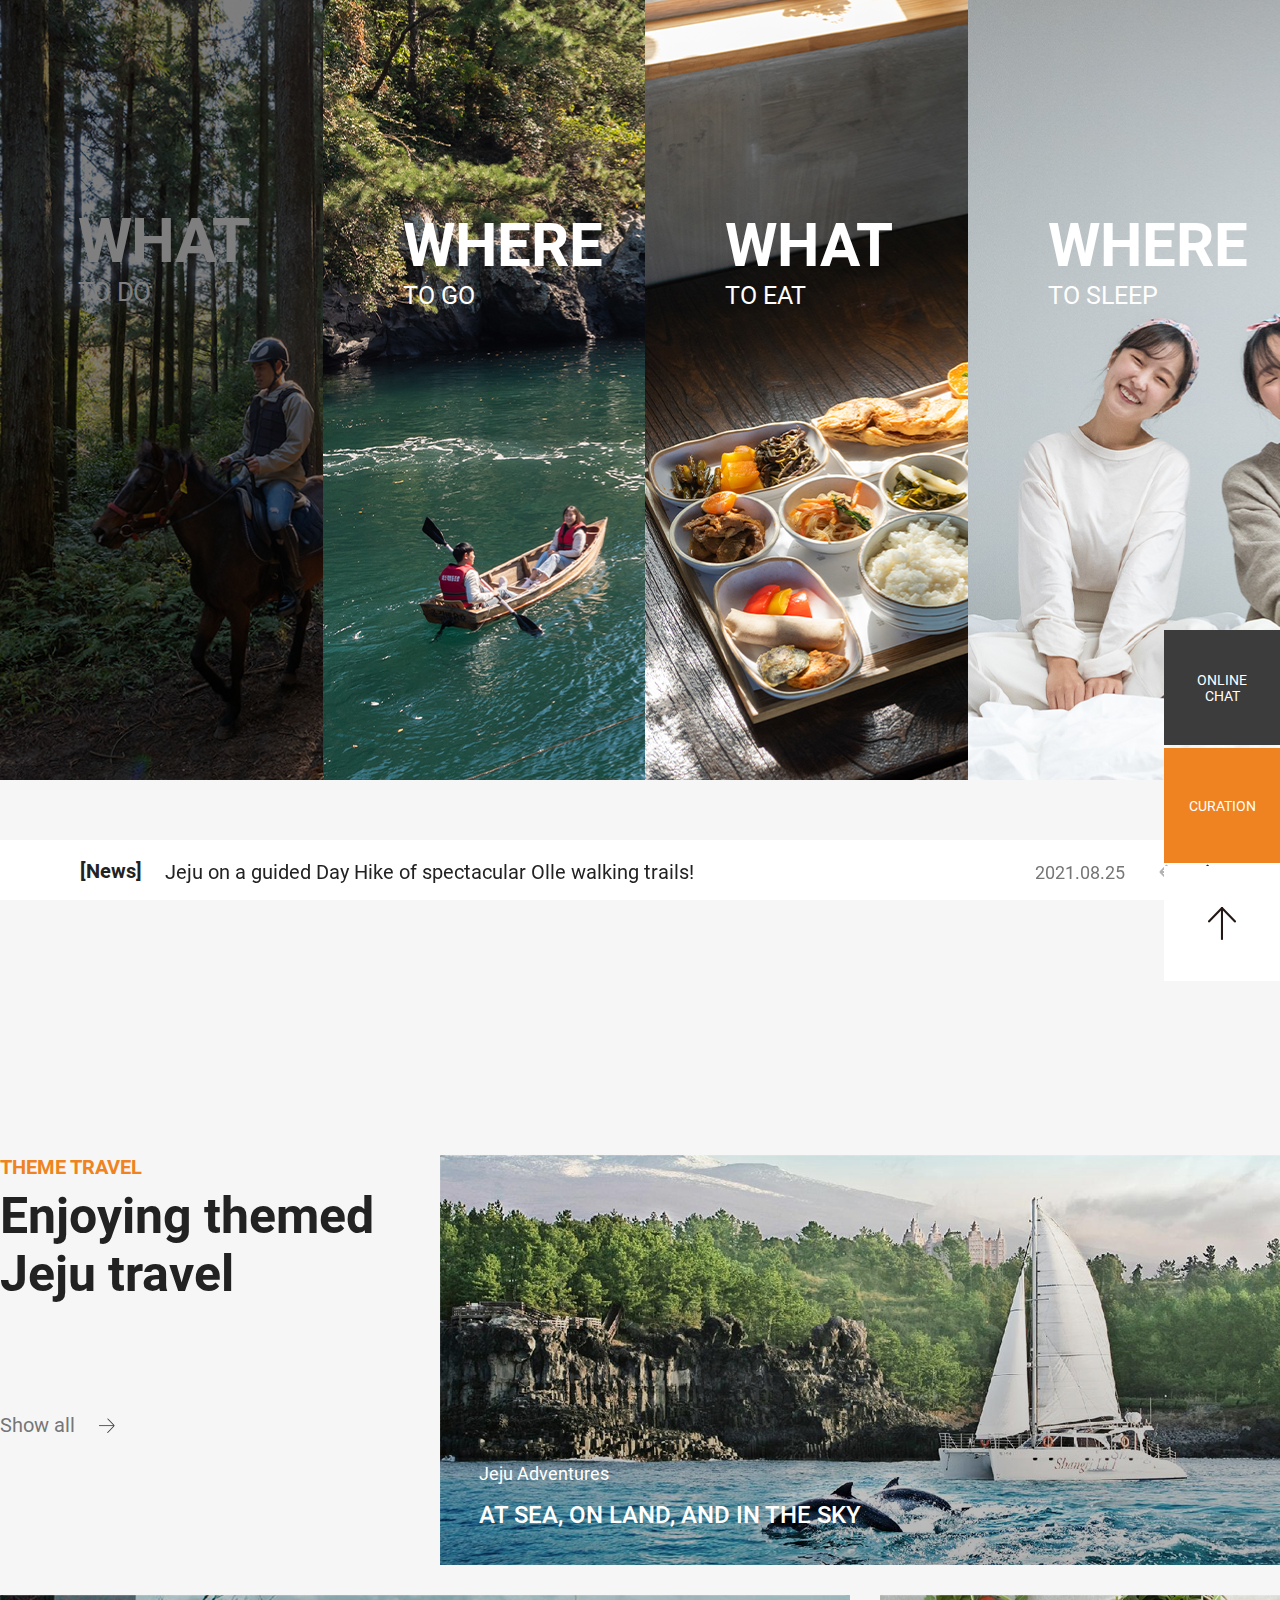
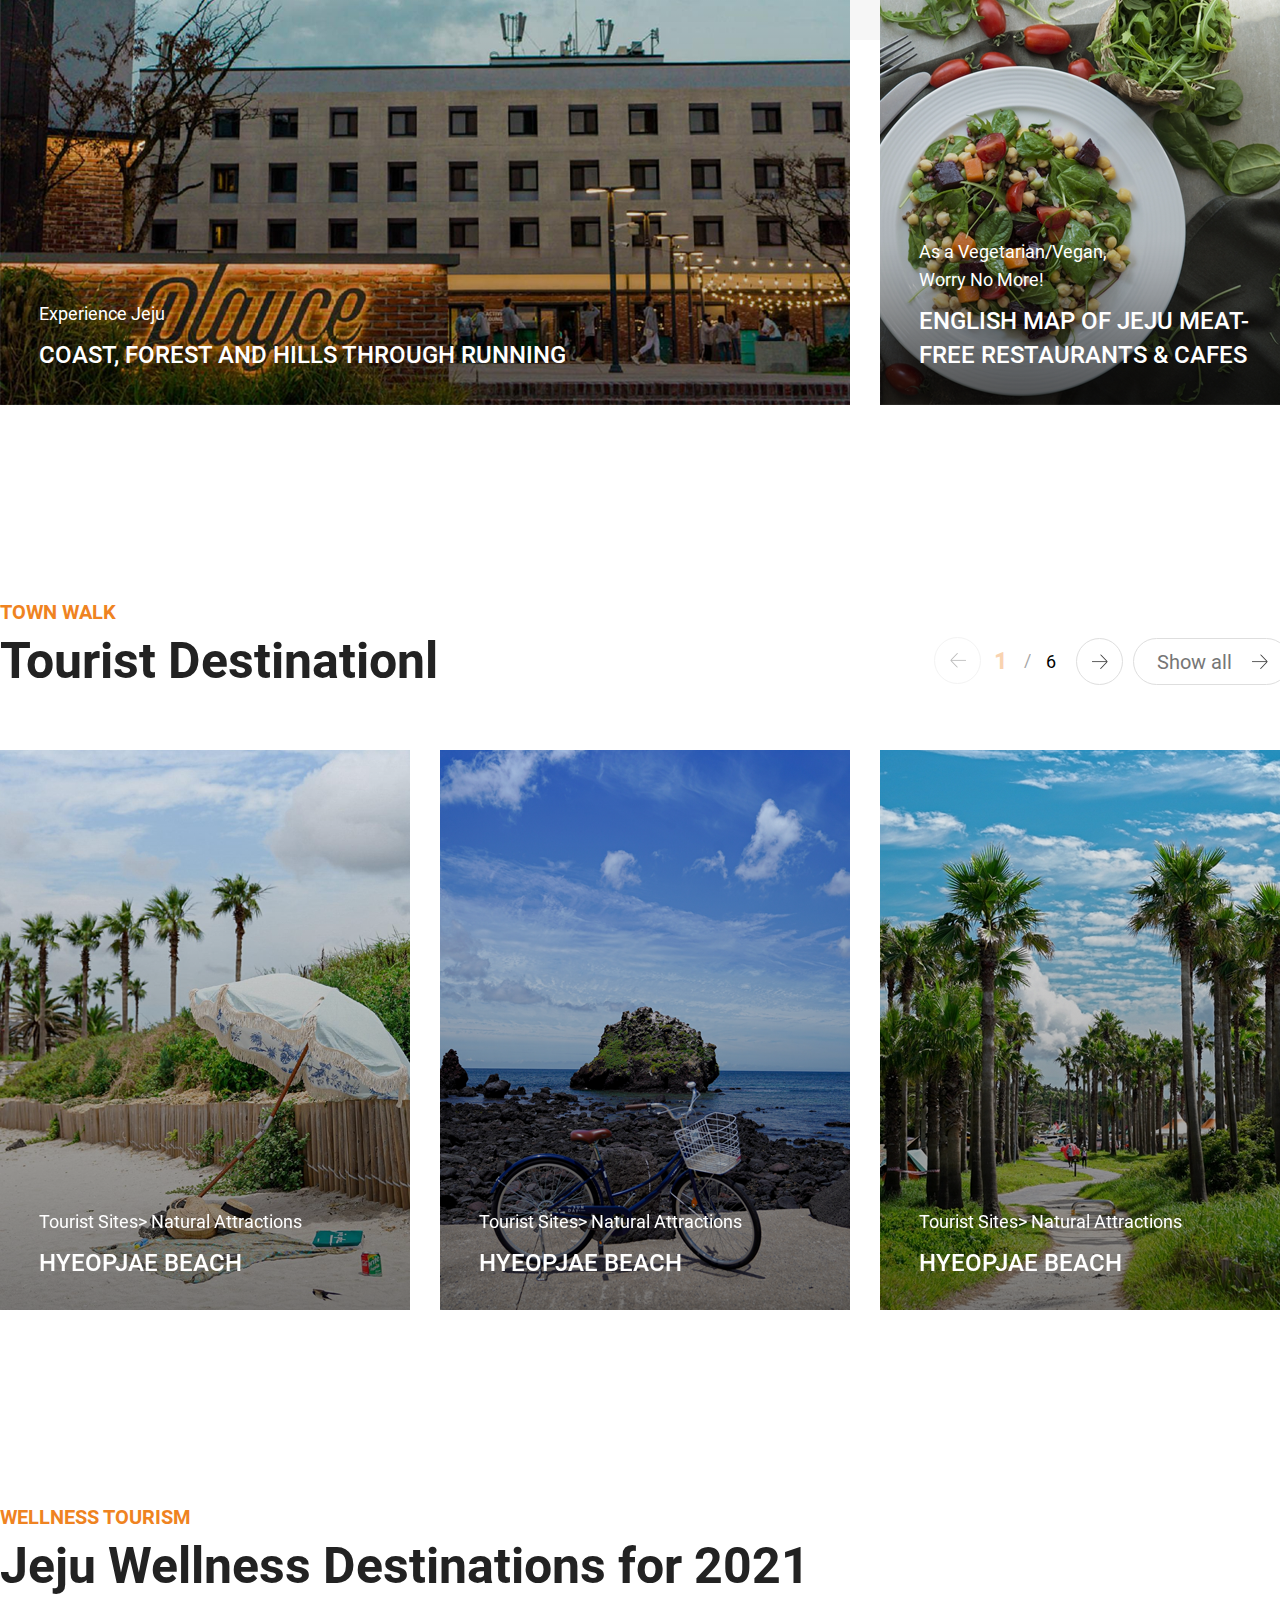
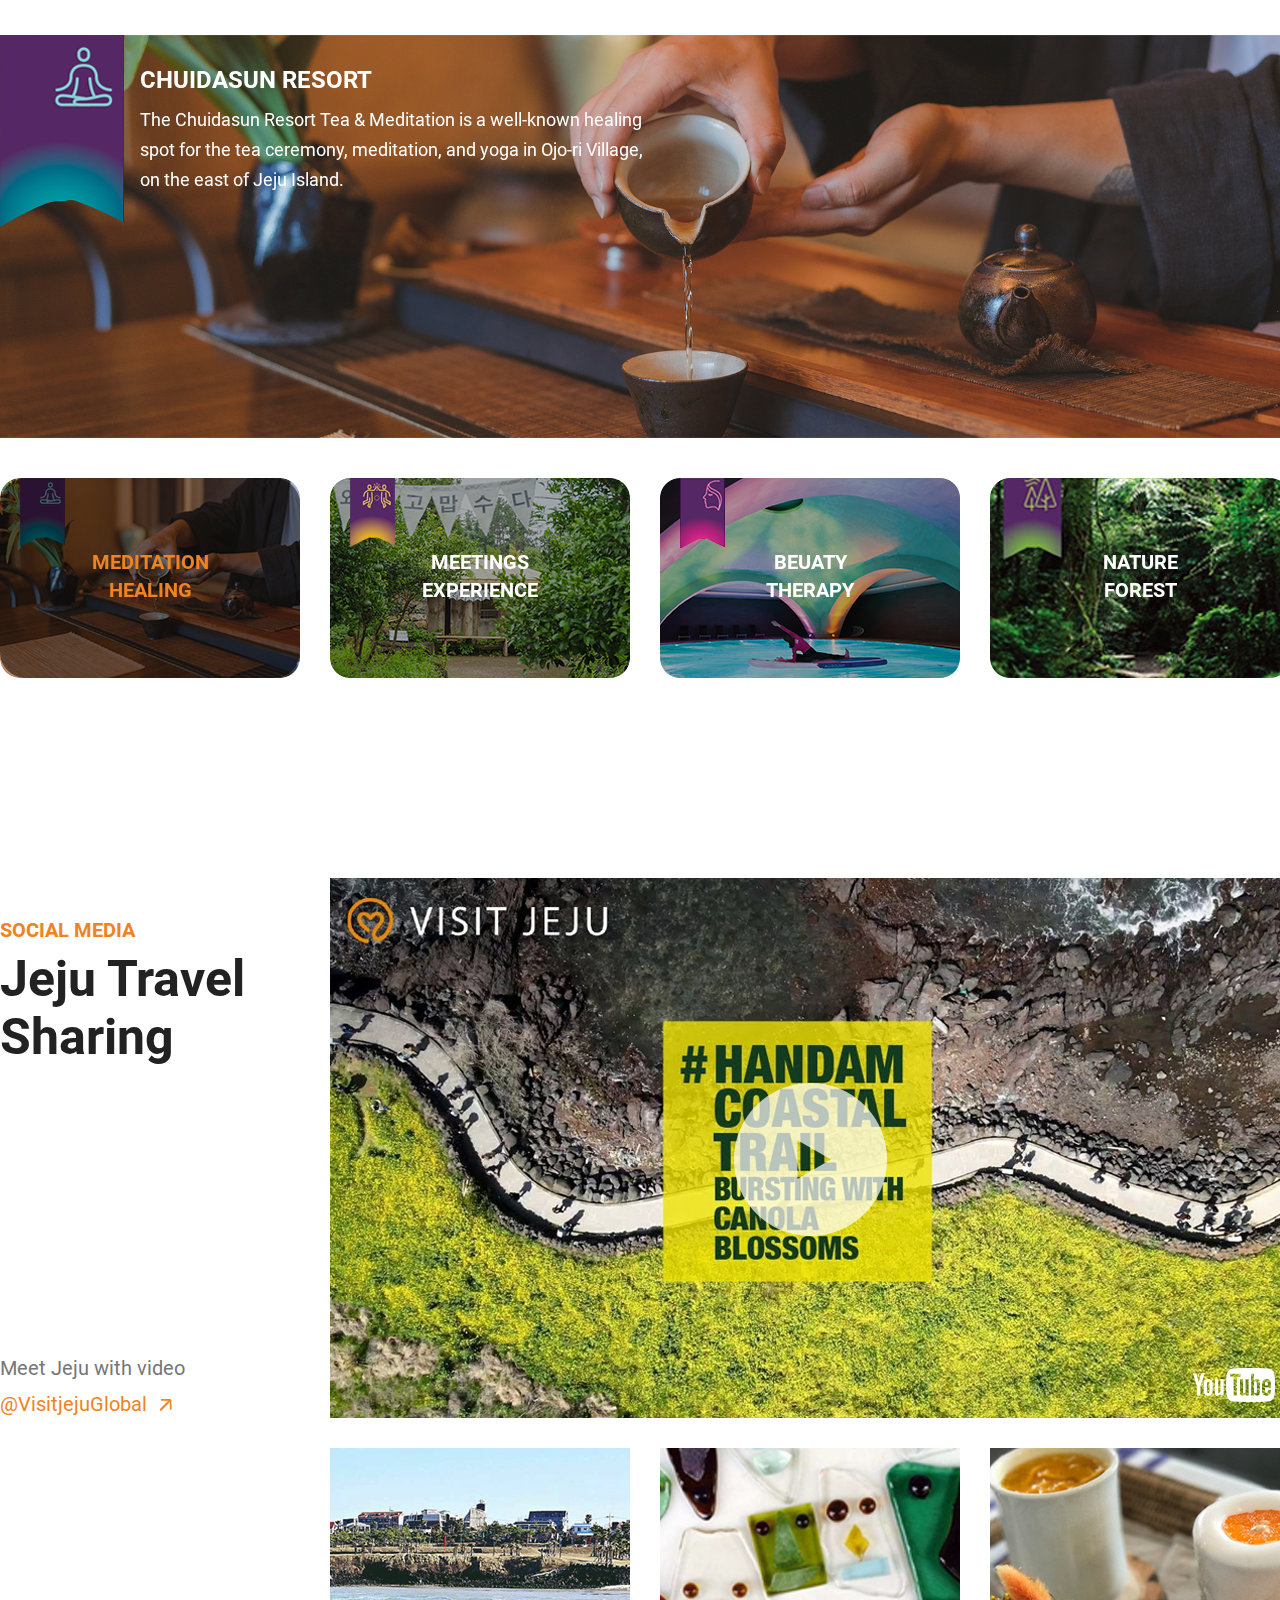
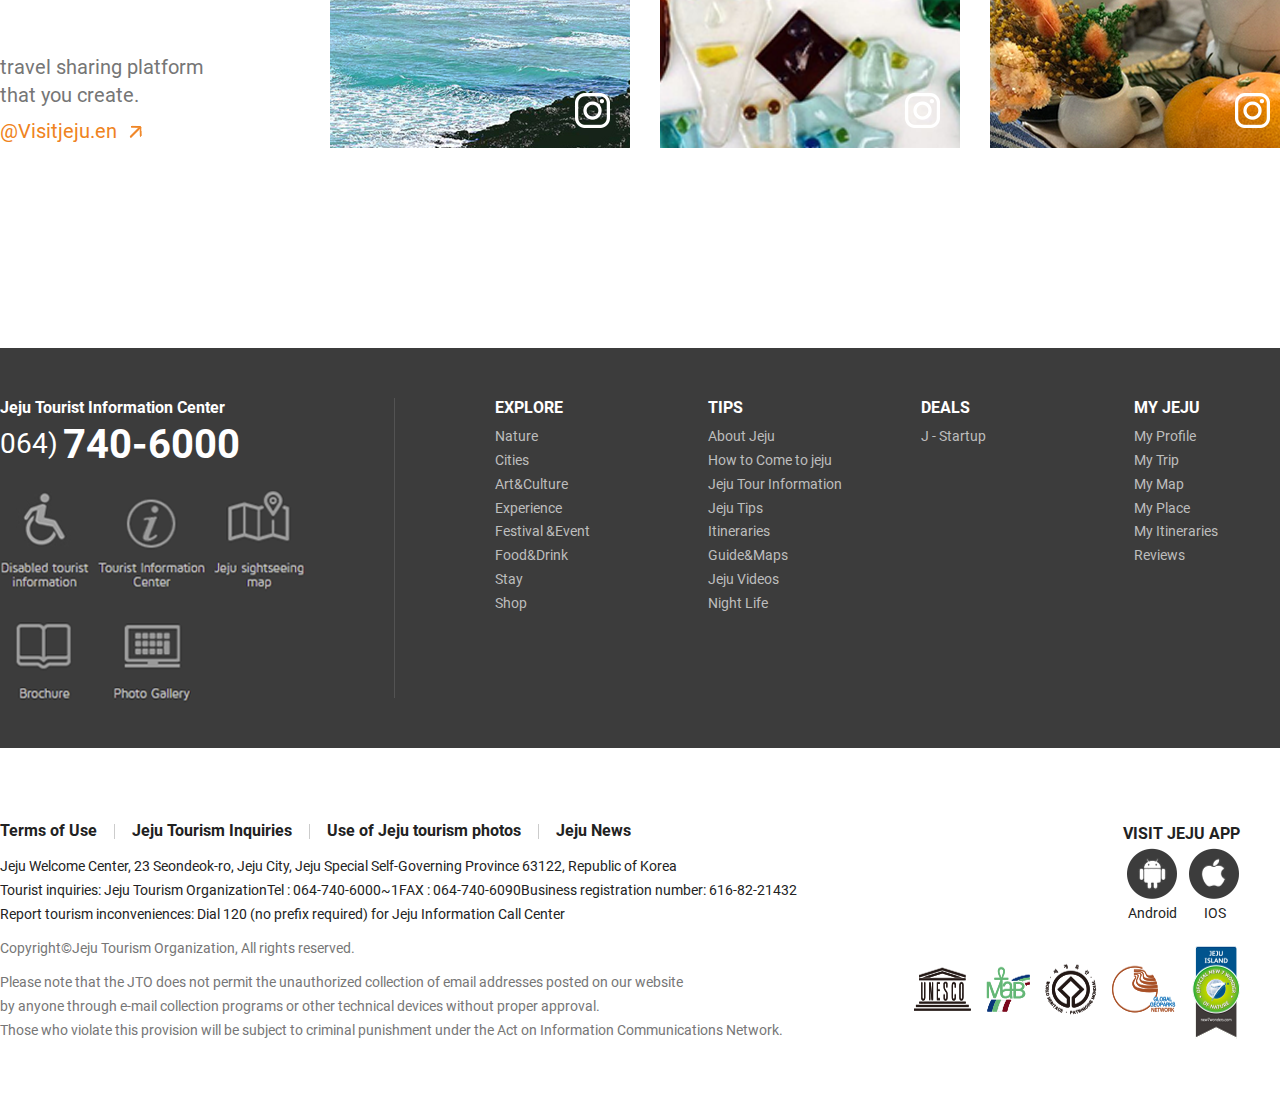
==== commit a2f57990: "메인 노티스 분리" ====
--- a/index.html
+++ b/index.html
@@ -433,6 +433,10 @@
 						<div class="swiper-button-prev"></div>
 					</div>
 				</div>
+			</div>
+
+			<div class="theme-travel-wrap">
+				
 
 				<!--theme-travel-->
 				<div class="theme-travel">
--- a/styles-overseas/common/general.css
+++ b/styles-overseas/common/general.css
@@ -1,2 +1,2 @@
-@import url("./content_yoon.css");@import url("./content_ham.css");@import url("./content_etribe.css");@import url("./new.css");@import url("./_modify.css");@import url("./new_mal_style.css");@import url("./board.css");@import url("./hotplace_slide.css");@import url("./pop_slider.css");@font-face{font-family:'Roboto';font-style:normal;font-weight:100;src:url(../../fonts/Roboto-Thin.woff2) format("woff2"),url(../../fonts/Roboto-Thin.woff) format("woff"),url(../../fonts/Roboto-Thin.otf) format("opentype")}@font-face{font-family:'Roboto';font-style:normal;font-weight:300;src:url(../../fonts/Roboto-Light.woff2) format("woff2"),url(../../fonts/Roboto-Light.woff) format("woff"),url(../../fonts/Roboto-Light.otf) format("opentype")}@font-face{font-family:'Roboto';font-style:normal;font-weight:400;src:url(../../fonts/Roboto-Regular.woff2) format("woff2"),url(../../fonts/Roboto-Regular.woff) format("woff"),url(../../fonts/Roboto-Regular.otf) format("opentype")}@font-face{font-family:'Roboto';font-style:normal;font-weight:500;src:url(../../fonts/Roboto-Medium.woff2) format("woff2"),url(../../fonts/Roboto-Medium.woff) format("woff"),url(../../fonts/Roboto-Medium.otf) format("opentype")}@font-face{font-family:'Roboto';font-style:normal;font-weight:700;src:url(../../fonts/Roboto-Bold.woff2) format("woff2"),url(../../fonts/Roboto-Bold.woff) format("woff"),url(../../fonts/Roboto-Bold.otf) format("opentype")}@font-face{font-family:'NanumSquare';src:url("/fonts/nanumsquarer.eot");src:url("/fonts/nanumsquarer.eot?#iefix") format("embedded-opentype"),url("/fonts/nanumsquarer.woff2") format("woff2"),url("/fonts/nanumsquarer.woff") format("woff"),url("/fonts/nanumsquarer.ttf") format("truetype"),url("/fonts/nanumsquarer.svg#nanumsquarerregular") format("svg");font-weight:400}@font-face{font-family:'NanumSquare';src:url("/fonts/nanumsquareb.eot");src:url("/fonts/nanumsquareb.eot?#iefix") format("embedded-opentype"),url("/fonts/nanumsquareb.woff2") format("woff2"),url("/fonts/nanumsquareb.woff") format("woff"),url("/fonts/nanumsquareb.ttf") format("truetype"),url("/fonts/nanumsquareb.svg#nanumsquarebregular") format("svg");font-weight:800}html,body{height:100%}html{overflow-y:scroll;font-size:10px}html.en{font-family:"Roboto", “나눔스퀘어”, “나눔고딕”, "NanumGothic", "Malgun Gothic", "맑은고딕", sans-serif}body{font-size:1.4rem;color:#333;-webkit-text-size-adjust:none}address,em{font-style:normal}caption,legend{font-size:1px;line-height:0;height:0;overflow:hidden}a,a:link,a:hover,a:visited,a:active{color:inherit;text-decoration:none}ul,ol{list-style:none}img,table,fieldset,a{border:0}table{width:100%;border:0;border-spacing:0;border-collapse:collapse}article,aside,canvas,details,figcaption,figure,footer,header,hgroup,nav,menu,nav,section{display:block}button{border:0;background:none;font-family:inherit;font-size:inherit;color:inherit;cursor:pointer;text-transform:inherit}textarea{resize:none}a,abbr,acronym,address,applet,article,aside,audio,b,big,blockquote,body,canvas,caption,center,cite,code,dd,del,details,dfn,div,dl,dt,em,embed,fieldset,figcaption,figure,footer,form,h1,h2,h3,h4,h5,h6,header,hgroup,html,i,iframe,img,ins,kbd,label,legend,li,mark,menu,nav,object,ol,output,p,pre,q,ruby,s,samp,section,small,span,strike,strong,sub,summary,sup,table,tbody,td,tfoot,th,thead,time,tr,tt,u,ul,var,video{margin:0;padding:0;border:0;-webkit-box-sizing:border-box;box-sizing:border-box}article,aside,details,dt,figcaption,figure,footer,header,hgroup,main,menu,nav,section,summary{display:block}audio,canvas,progress,video{display:inline-block;vertical-align:baseline}blockquote,q{quotes:none}blockquote:after,blockquote:before,q:after,q:before{content:'';content:none}hr{display:block}ol,ul{list-style:none}table{border-spacing:0;border-collapse:collapse}abbr[title]{border-bottom:1px dotted}mark{background:#ff0;color:#000}sub,sup{position:relative;vertical-align:baseline;line-height:0}sup{top:-.5em}sub{bottom:-.25em}svg:not(:root){overflow:hidden}pre,textarea{overflow:auto}*{-webkit-box-sizing:border-box;box-sizing:border-box;-webkit-tap-highlight-color:rgba(0,0,0,0)}::-webkit-input-placeholder{font-size:inherit;color:#888}::-moz-placeholder{font-size:inherit;opacity:1}html{font-size:10px;height:100%;-ms-text-size-adjust:100%;-webkit-text-size-adjust:100%;scroll-behavior:smooth}body{font-size:1.4rem;height:100%;font-family:'Roboto';font-weight:400;color:#222}strong{font-weight:800}em,b,i{font-style:normal}a{cursor:pointer;background-color:transparent;color:inherit}a,label,span{display:inline-block}a,a:hover{text-decoration:none}a,button,[role=button],[role=tab],main.ios{cursor:pointer}mark{margin:0;padding:0;background-color:transparent}button,input{outline:none}.block{display:block !important}.clearfix{*zoom:1}.clearfix:after,.clearfix:before{display:table;line-height:0;content:''}.clearfix:after{clear:both}.hidden{position:absolute;overflow:hidden;clip:rect(0, 0, 0, 0);width:1px;height:1px;margin:-1px;padding:0;border:0}caption{overflow:hidden;clip:rect(0, 0, 0, 0);width:1px;height:1px;margin:-1px;padding:0;border:0}button,html input[type=button],html input[type=reset],html input[type=submit]{cursor:pointer;-webkit-appearance:button;border-radius:0}button,input,optgroup,select,textarea{margin:0;font:inherit;color:inherit}button,select{text-transform:none}button[disabled],html input[disabled]{cursor:default}button::-moz-focus-inner,input::-moz-focus-inner{padding:0;border:0}input{line-height:normal}input[type=checkbox],input[type=radio]{-webkit-box-sizing:border-box;box-sizing:border-box;padding:0;vertical-align:middle}input[type=number]::-webkit-inner-spin-button,input[type=number]::-webkit-outer-spin-button{height:auto}input[type=search]{-webkit-appearance:textfield}input[type=search]::-webkit-search-cancel-button,input[type=search]::-webkit-search-decoration{-webkit-appearance:none}optgroup{font-weight:bold}label+input{margin-left:.4rem}button{margin:0;padding:0;cursor:pointer;border:0;background:0 0}input[type=checkout],input[type=radio]{margin-right:.4rem;padding:.5rem .5rem .3rem;border:0}input[type=search]{-webkit-box-sizing:content-box;box-sizing:content-box}input[type=file],input[type=number],input[type=password],input[type=tel],input[type=text]{width:100%;height:3.4rem;border-radius:.4rem;margin:0;padding:0 1rem;border:solid 1px #d6d6e3;-webkit-box-shadow:0 2px 4px 0 rgba(0,0,0,0.04);box-shadow:0 2px 4px 0 rgba(0,0,0,0.04)}input:focus{border:solid 1px #222}select{font-size:1.6rem;font-weight:500;padding:.4rem 3.5rem .4rem 1.2rem;border:0;border-radius:.6rem;color:#fff;-webkit-appearance:none;-moz-appearance:none;appearance:none;background:url("../../image/arrow_down.png") no-repeat 100% 50%;outline:none}select::-ms-expand{display:none}select[option]{color:#000}input[type=checkbox],input[type=radio]{opacity:0;margin-left:0;position:absolute}input[type=radio]+label{display:inline-block;line-height:2rem;padding:0 2rem 0 2.6rem;cursor:pointer;position:relative;font-size:1.4rem}input[type=radio]+label:last-of-type{padding:0 0 0 2.6rem}input[type=radio]+label:after{content:'';display:inline-block;border-radius:2.4rem;width:2rem;height:2rem;position:absolute;top:0;left:0;background:url("../../image/icon_radio_off.png") no-repeat 50% 50%}input[type=radio]:checked+label:after{background:url("../../image/icon_radio_on.png") no-repeat 50% 50%}input[type=radio]:checked:disabled+label:after,input[type=radio]:disabled+label:after{background:url("../../image/icon_radio_on.png") no-repeat 50% 50%}.section h2{font-size:35px;font-weight:400;line-height:1}.section .info{margin-top:20px;font-size:20px;color:#8A8B8B;line-height:1}.section .tab{margin-top:30px}.pt0{padding-top:0 !important}.pt3{padding-top:3px !important}.pt4{padding-top:4px !important}.pt5{padding-top:5px !important}.pt7{padding-top:7px !important}.pt8{padding-top:8px !important}.pt9{padding-top:9px !important}.pt10{padding-top:10px !important}.pt15{padding-top:15px !important}.pt20{padding-top:20px !important}.pt25{padding-top:25px !important}.pt30{padding-top:30px !important}.pt40{padding-top:40px !important}.pt45{padding-top:45px !important}.pt50{padding-top:50px !important}.pt70{padding-top:70px !important}.pt90{padding-top:90px !important}.pr0{padding-right:0px !important}.pr13{padding-right:13px !important}.pr20{padding-right:20px !important}.pr70{padding-right:70px !important}.pb2{padding-bottom:2px !important}.pb5{padding-bottom:5px !important}.pb10{padding-bottom:10px !important}.pb15{padding-bottom:15px !important}.pb20{padding-bottom:20px !important}.pb36{padding-bottom:35px !important}.pb50{padding-bottom:50px !important}.pl0{padding-left:0px !important}.pl1{padding-left:1px !important}.pl2{padding-left:2px !important}.pl5{padding-left:5px !important}.pl6{padding-left:6px !important}.pl9{padding-left:9px !important}.pl10{padding-left:10px !important}.pl15{padding-left:15px !important}.pl20{padding-left:20px !important}.pl25{padding-left:25px !important}.pl30{padding-left:30px !important}.pl30{padding-left:30px !important}.mt0{margin-top:0px !important}.mt2{margin-top:2px !important}.mt3{margin-top:3px !important}.mt5{margin-top:5px !important}.mt7{margin-top:7px !important}.mt10{margin-top:10px !important}.mt15{margin-top:15px !important}.mt20{margin-top:20px !important}.mt25{margin-top:25px !important}.mt30{margin-top:30px !important}.mt35{margin-top:35px !important}.mt40{margin-top:40px !important}.mt45{margin-top:45px !important}.mt50{margin-top:50px !important}.mt60{margin-top:60px !important}.mt70{margin-top:70px !important}.mt90{margin-top:90px !important}.mt100{margin-top:100px !important}.mr0{margin-right:0 !important}.mr5{margin-right:5px !important}.mr10{margin-right:10px !important}.mr15{margin-right:15px !important}.mr20{margin-right:20px !important}.mr25{margin-right:25px !important}.mr30{margin-right:30px !important}.mr40{margin-right:40px !important}.mr50{margin-right:50px !important}.mr60{margin-right:60px !important}.mr75{margin-right:75px !important}.mr80{margin-right:80px !important}.mr100{margin-right:100px !important}.mr110{margin-right:110px !important}.mb0{margin-bottom:0 !important}.mb5{margin-bottom:5px !important}.mb7{margin-bottom:7px !important}.mb10{margin-bottom:10px !important}.mb15{margin-bottom:15px !important}.mb20{margin-bottom:20px !important}.mb25{margin-bottom:25px !important}.mb30{margin-bottom:30px !important}.mb35{margin-bottom:35px !important}.mb40{margin-bottom:40px !important}.mb45{margin-bottom:45px !important}.mb50{margin-bottom:50px !important}.mb55{margin-bottom:55px !important}.mb70{margin-bottom:70px !important}.ml0{margin-left:0px !important}.ml1{margin-left:1px !important}.ml2{margin-left:2px !important}.ml3{margin-left:3px !important}.ml5{margin-left:5px !important}.ml6{margin-left:6px !important}.ml8{margin-left:8px !important}.ml9{margin-left:9px !important}.ml10{margin-left:10px !important}.ml15{margin-left:15px !important}.ml20{margin-left:20px !important}.ml25{margin-left:25px !important}.ml30{margin-left:30px !important}.ml35{margin-left:35px !important}.ml40{margin-left:40px !important}.ml45{margin-left:45px !important}.ml50{margin-left:50px !important}.ml55{margin-left:55px !important}.ml60{margin-left:60px !important}.ml75{margin-left:75px !important}.ml80{margin-left:80px !important}.ml90{margin-left:90px !important}.ml100{margin-left:100px !important}.ml110{margin-left:110px !important}.ml170{margin-left:170px !important}.ml180{margin-left:180px !important}.ml190{margin-left:190px !important}.ml230{margin-left:230px !important}.ml240{margin-left:240px !important}.fl{float:left !important}.fr{float:right !important}.zero{font-size:0 !important;line-height:0 !important}.right{text-align:right !important}.center{text-align:center !important}.left{text-align:left !important}.c_l{clear:left !important}.clear{clear:both}.clear:after{display:block;content:"";clear:both}.middle{vertical-align:middle}.clipping{white-space:nowrap;text-overflow:ellipsis;overflow:hidden}.letter{letter-spacing:-1px}.bold{font-weight:bold}.normal{font-weight:normal}.font_transparent{color:transparent;font-size:10px}.white{color:white}.black{color:black}.overflow{overflow:hidden}.br_non{border-right:0 !important}.bl_non{border-left:0 !important}.bt_non{border-top:0 !important}.bb_non{border-bottom:0 !important}.uppercase{text-transform:uppercase}.lowercase{text-transform:lowercase}.capitalize{text-transform:capitalize}.bg_non{background:none !important}.bg_non_img{background-image:none !important}.relative{position:relative}.static{position:static}.none{display:none}.block{display:block}.hide{overflow:hidden;height:1px;width:1px;margin:0 -1px -1px 0;font-size:0;line-height:0}.thumb_align{display:inline-block;height:100%;vertical-align:middle}a.btn_view{display:block;width:184px;margin:26px auto 0;border:2px solid #fff;border-radius:10px;font-size:22px;color:#fff;line-height:42px;-webkit-box-shadow:-2px 4px 2px 0px rgba(50,50,50,0.33);box-shadow:-2px 4px 2px 0px rgba(50,50,50,0.33)}.box_confirm{width:73px;height:25px;border:1px solid #ef6d00;border-radius:5px;font-size:14px;color:#ef6d00;line-height:25px;text-align:center}.box_confirm.no{border:1px solid #959595;color:#8A8B8B}.btn{display:inline-block;padding:0 30px;border:none;font-weight:700;color:#fff;vertical-align:top}.btn.gray{background:#777}.btnS{height:24px;padding:0 10px;font-size:13px;line-height:24px}.btnArrow{display:inline-block;text-align:center;min-width:46px;color:#333 !important;border:1px solid #e2e2e2;background:-webkit-gradient(linear, left top, left bottom, from(#fff), to(#f7f7f7));background:linear-gradient(to bottom, #fff, #f7f7f7)}.btnArrow span{display:inline-block;width:3px;height:5px;background:url("/image/common/iconArrow.png") no-repeat center;margin-left:5px}.tab{position:relative}.tab li .tab_btn{position:absolute;top:0;width:100%}.tab li .tab_btn span{display:block;position:absolute;top:0;width:100%}.tab li.on .tab_btn{background-color:#ef6d00}.tab li .tab_cnt{display:none}.tab li.on .tab_cnt{display:block}.tab.item_2 li .tab_btn{width:50%}.tab.item_2 li:first-child .tab_btn{border-left:0}.tab.item_2 li.tab1 .tab_btn{left:0}.tab.item_2 li.tab2 .tab_btn{left:50%}.tab.item_3 li .tab_btn{width:33.333333%}.tab.item_3 li:first-child .tab_btn{width:33.333334%}.tab.item_3 li.tab1 .tab_btn{left:0}.tab.item_3 li.tab2 .tab_btn{left:33.333334%}.tab.item_3 li.tab3 .tab_btn{left:66.666667%}.tab.item_5 li .tab_btn{width:20%;border-left:1px solid #ebebeb}.tab.item_5 li:first-child .tab_btn{border-left:0}.tab.item_5 li.tab1 .tab_btn{left:0}.tab.item_5 li.tab2 .tab_btn{left:20%}.tab.item_5 li.tab3 .tab_btn{left:40%}.tab.item_5 li.tab4 .tab_btn{left:60%}.tab.item_5 li.tab5 .tab_btn{left:80%}.tab_area .tab_btn{float:left;width:33.333333%;height:50px;background:url(/image/common/ln_39_1_e5e5e5.png) no-repeat 0 50%;background-color:#f4f4f4;border-top:1px solid #e5e5e5;border-bottom:2px solid #ef6d00}.tab_area button:first-child{width:33.333334%;background:none;background-color:#f4f4f4;border-left:1px solid #e5e5e5}.tab_area.item_2 .tab_btn{width:50%}.tab_area.item_2 button:first-child{width:50%}.tab_area button:last-child{border-right:1px solid #e5e5e5}.tab_area button span{font-size:18px;font-weight:800;color:#8A8B8B;line-height:47px}.tab_area button.on{background:none;background-color:#fff;border:2px solid #ef6d00;border-bottom:0}.tab_area button.on+button{background:none;background-color:#f4f4f4}.tab_area button.on span{color:#ef6d00}.tab_area.item_6 .tab_btn{width:16%}.tab_area.item_6 button:first-child{width:18%}.tab_area.item_6 button:last-child{width:18%}.tab_area.item_6 button.tab_btn6 span{display:inline-block;background-image:url(/image/common/icon_exReview_NT.png);background-repeat:no-repeat;background-position:0px 12px;height:47px}.en .tab_area.item_6 button.tab_btn6 span,.cn .tab_area.item_6 button.tab_btn6 span,.zh .tab_area.item_6 button.tab_btn6 span,.jp .tab_area.item_6 button.tab_btn6 span,.my .tab_area.item_6 button.tab_btn6 span{background-image:url(/image/common/icon_exReview_T.png);padding-left:35px}.kr .tab_area.item_6 button.tab_btn6 span{padding-left:80px}.tab_area.item_7 .tab_btn{width:14%}.tab_area.item_7 button:first-child{width:15%}.tab_area.item_7 button:last-child{width:15%}.tab_area.item_7 button.tab_btn6 span{display:inline-block;background-image:url(/image/common/icon_exReview_NT.png);background-repeat:no-repeat;background-position:0px 12px;height:47px}.en .tab_area.item_7 button.tab_btn6 span,.cn .tab_area.item_7 button.tab_btn6 span,.jp .tab_area.item_7 button.tab_btn6 span{background-image:url(/image/common/icon_exReview_T.png);padding-left:35px}.kr .tab_area.item_7 button.tab_btn6 span{padding-left:80px}.tab_cont{position:relative;padding-top:50px}input[type=radio].css-checkbox{position:absolute;z-index:-1000;left:-1000px;overflow:hidden;clip:rect(0 0 0 0);height:1px;width:1px;margin:-1px;padding:0;border:0}input[type=radio].css-checkbox+label.css-label{padding-left:21px;height:15px;display:inline-block;line-height:15px;background-repeat:no-repeat;background-position:0 0;font-size:15px;color:#595959;vertical-align:middle;cursor:pointer}input[type=radio].css-checkbox:checked+label.css-label{background-position:0 -15px}label.css-label{background-image:url(/image/common/ico_check_box.png);-webkit-touch-callout:none;-webkit-user-select:none;-moz-user-select:none;-ms-user-select:none;user-select:none}input[type=radio].css-checkbox2{position:absolute;z-index:-1000;left:-1000px;overflow:hidden;clip:rect(0 0 0 0);height:1px;width:1px;margin:-1px;padding:0;border:0}input[type=radio].css-checkbox2+label.css-label2{padding-left:26px;height:17px;display:inline-block;line-height:17px;background-repeat:no-repeat;background-position:0 0;font-size:15px;color:#595959;vertical-align:middle;cursor:pointer}input[type=radio].css-checkbox2:focus+label.css-label2{border:1px #6699ff solid}input[type=radio].css-checkbox2:checked+label.css-label2{background-position:0 -17px}label.css-label2{background-image:url(/image/common/ico_check_box3.png);-webkit-touch-callout:none;-webkit-user-select:none;-moz-user-select:none;-ms-user-select:none;user-select:none}input[type=checkbox].css-checkbox{position:absolute;z-index:-1000;left:-1000px;overflow:hidden;clip:rect(0 0 0 0);height:1px;width:1px;margin:-1px;padding:0;border:0}input[type=checkbox].css-checkbox+label.css-label{padding-left:21px;height:15px;display:inline-block;line-height:15px;background-repeat:no-repeat !important;background-position:0 0 !important;font-size:14px;color:#595959;vertical-align:middle;cursor:pointer}input[type=checkbox].css-checkbox:focus+label.css-label{border:1px #6699ff solid}input[type=checkbox].css-checkbox:checked+label.css-label{background-position:0 -15px !important}label.css-label{background-image:url(/image/common/ico_check_box.png);-webkit-touch-callout:none;-webkit-user-select:none;-moz-user-select:none;-ms-user-select:none;user-select:none}input[type=checkbox].css-checkbox3{position:absolute;z-index:-1000;left:-1000px;overflow:hidden;clip:rect(0 0 0 0);height:1px;width:1px;margin:-1px;padding:0;border:0}input[type=checkbox].css-checkbox3+label.css-label3{display:inline-block;width:89px;height:39px;margin:-1px 0 0 -1px;border:1px solid #e5e5e5;background:#fff;font-size:14px;font-weight:400;color:#8A8B8B;line-height:39px;text-align:center;vertical-align:middle;cursor:pointer}input[type=checkbox].css-checkbox3+label.css-label3:focus{color:red}input[type=checkbox].css-checkbox3:checked+label.css-label3{background:#f8c990;color:#1b1b1b}label.css-label3{background:#fff;-webkit-touch-callout:none;-webkit-user-select:none;-moz-user-select:none;-ms-user-select:none;user-select:none}.select_type01{width:120px;height:35px;border:1px solid #e5e5e5;font-family:inherit;font-size:15px;color:#8A8B8B}.input_type_1{width:598px;height:33px;border:1px solid #e5e5e5;font-family:inherit;font-size:15px;color:#535353;line-height:33px;text-indent:10px}.input_type_1.w_100{width:100%}.input_type_1.w_80{width:78px}.input_type_1.w_120{width:118px}.input_type_1.w_160{width:158px}.input_type_1.w_200{width:198px}.input_type_1.w_300{width:298px}.input_type_1.w_800{width:798px}.paging{position:relative;text-align:center;padding-top:70px}.paging .page-wrap{display:inline-block}.paging .page-wrap:after{display:block;content:"";clear:both}.paging .page-wrap a{display:inline-block;width:26px;line-height:46px;margin:0 8px;vertical-align:middle;text-align:center;font-size:14px;border:1px solid transparent}.paging .page-wrap a.page-first,.paging .page-wrap a.page-prev,.paging .page-wrap a.page-next,.paging .page-wrap a.page-last{width:46px;font-size:0;border-radius:5px;border-color:#d5d5d5}.paging .page-wrap a.page-first{margin:0 3px;background:url(../../image/ico_first.svg) no-repeat center/60%}.paging .page-wrap a.page-last{margin:0 3px;background:url(../../image/ico_last.svg) no-repeat center/60%}.paging .page-wrap a.page-prev{margin-right:40px;background:url(../../image/ico_prev.svg) no-repeat center/60%}.paging .page-wrap a.page-next{margin-left:40px;background:url(../../image/ico_next.svg) no-repeat center/60%}.paging .page-wrap a.current{font-weight:bold;color:#ef6d00}.paging .page-wrap a:hover{color:#ef6d00;border-color:#ef6d00}.score_area_l{position:relative;width:103px;height:17px;background:url(/image/common/bg_starL_off.png) no-repeat 0 0}.score_area_l .score_count_l{position:absolute;top:0;left:0;width:0;height:100%;background:url(/image/common/bg_starL_on.png) no-repeat 0 0;text-indent:-9999px}.score_area_p{position:relative;width:65px;height:12px;background:url(/image/common/bg_starP_off.png) no-repeat 0 0}.score_area_p .score_count_p{position:absolute;top:0;left:0;width:0;height:100%;background:url(/image/common/bg_starP_on.png) no-repeat 0 0;text-indent:-9999px}.wrap_tit_zone:after{display:block;content:"";clear:both}.wrap_tit_zone .wrap_tit{font-size:24px;font-weight:800;color:#1b1b1b;line-height:24px}.wrap_tit_zone .wrap_sub_tit{font-size:14px;color:#535353;line-height:24px}.tbl_type01{border-top:2px solid #535353;font-size:16px}.tbl_type01 th{height:60px;padding:0;border-bottom:1px solid #e5e5e5;font-size:17px;color:#1b1b1b}.tbl_type01 td{height:60px;border-bottom:1px solid #e5e5e5;color:#535353;text-align:center}.tbl_type01 .box_confirm{display:inline-block}.tbl_type01 .notice_tit{font-weight:700;color:#d70000}.tbl_type02{border-top:2px solid #535353;font-size:16px}.tbl_type02 th{height:60px;padding:0 0 0 30px;border-bottom:1px solid #e5e5e5;font-size:17px;color:#1b1b1b;text-align:left}.tbl_type02 td{height:60px;padding:0 30px;border-bottom:1px solid #e5e5e5;border-left:1px solid #e5e5e5;color:#535353;text-align:left}.tbl_type02 .box_confirm{display:inline-block}.tbl_type03{border:1px solid #e2e2e2;margin-bottom:30px}.tbl_type03.w100{width:100%}.tbl_type03.center{text-align:center}.tbl_type03.caption{position:relative}.tbl_type03.caption caption{position:absolute;text-indent:0px;right:0;top:-24px;display:block;font-size:14px;width:100px;height:24px;color:#333;text-align:right}.tbl_type03 th{border:1px solid #e2e2e2;border-right:none;border-top:none;font-size:14px;font-weight:400;background:#f0f0f0;padding:15px 0;font-weight:400}.tbl_type03 td{position:relative;border:1px solid #e2e2e2;border-right:none;border-top:none;vertical-align:top;font-size:14px;height:auto;padding:15px 0}.tbl_type03 td.rows,.tbl_type03.rows td{vertical-align:middle}.tbl_type03 td ul{display:inline-block}.tbl_type03 td ul.arrows{display:block;margin:0 20px}.tbl_type03 td li{text-align:left;background:url("/image/common/iconArrowS.png") no-repeat left 5px;padding:0 0 4px 12px}.tbl_type03 td li.noLi{background:none;padding:0}.tbl_type03 td li.noLi p{margin:0}.tbl_type03 td li strong{font-weight:400}.tbl_type03.td2{width:100%}.tbl_type03.td2 td{width:50%}.tbl_type03.interpreter th:nth-child(1){width:144px}.tbl_type03.interpreter th:nth-child(2){width:128px}.tbl_type03.interpreter th:nth-child(3){width:596px}.tbl_type03.interpreter th:nth-child(4){width:192px}.tbl_type03.interpreter th:nth-child(5){width:100px}.grid_list .list_item{width:344px;margin-bottom:30px;padding:10px;border:1px solid #e5e5e5;-webkit-box-shadow:3px 4px 5px 0px rgba(2,2,2,0.2);box-shadow:3px 4px 5px 0px rgba(2,2,2,0.2)}.grid_list .list_item img{display:block;width:100%}.grid_list .list_item .cate_tit{border-bottom:1px solid #e5e5e5;font-size:14px;color:#ef6d00;line-height:30px}.grid_list .list_item .list_item_tit{padding-top:14px;font-size:22px;font-weight:800;color:#1b1b1b;line-height:30px;text-align:left}.grid_list .list_item .list_item_cont{padding-top:12px;font-size:14px;color:#535353;line-height:22px}.grid_list .list_item .list_item_cnt{padding-top:14px;font-size:14px;color:#8A8B8B;line-height:14px}.grid_list.type_1 .list_item{width:248px;padding:10px;border:1px solid #e5e5e5;-webkit-box-shadow:3px 4px 5px 0px rgba(2,2,2,0.2);box-shadow:3px 4px 5px 0px rgba(2,2,2,0.2)}.grid_list.type_1 .list_item .list_item_tit{padding:16px 0 0 10px;font-size:18px;font-weight:800;color:#1b1b1b;line-height:24px;text-align:left;word-break:keep-all}.grid_list.type_1 .list_item .list_item_period{margin-top:9px;padding-left:10px;font-size:14px;color:#8A8B8B;line-height:14px}.grid_list.type_1 .list_item .list_item_location{margin-top:7px;padding-left:10px;font-size:14px;color:#8A8B8B;line-height:14px}.grid_list.type_1 .list_item .list_item_tag{margin-top:14px;padding:9px 0 0 10px;border-top:1px solid #e5e5e5;font-size:14px;color:#ef6d00;line-height:14px}.grid_list.type_2 .list_item{width:29%;padding:10px;border:1px solid #e5e5e5;-webkit-box-shadow:3px 4px 5px 0px rgba(2,2,2,0.2);box-shadow:3px 4px 5px 0px rgba(2,2,2,0.2)}.grid_list.type_2 .list_item .list_item_tit{padding:16px 0 0 10px;font-size:18px;font-weight:800;color:#1b1b1b;line-height:24px;text-align:left;word-break:keep-all}.grid_list.type_2 .list_item .list_item_period{margin-top:9px;padding-left:10px;font-size:14px;color:#8A8B8B;line-height:14px}.grid_list.type_2 .list_item .list_item_location{margin-top:7px;padding-left:10px;font-size:14px;color:#8A8B8B;line-height:14px}.grid_list.type_2 .list_item .list_item_tag{margin-top:14px;padding:9px 0 0 10px;border-top:1px solid #e5e5e5;font-size:14px;color:#ef6d00;line-height:14px}.grid_list.type_2 .list_item .list_item_tag.event_end{color:#6d6d6d}.layer_map_area{position:relative;margin:0 auto;max-width:866px;height:auto;margin-top:52px}.layer_map_area .layer_map ul{position:relative;height:520px;background:url("/image/common/map_large.png") no-repeat center 0}.layer_map_area .layer_map a{display:inline-block;margin:0;padding:10px 20px;position:absolute;left:50%;color:transparent;background:rgba(0,0,0,0)}.layer_map_area .layer_map ul.jejusi{background-position:center -501px}.layer_map_area .layer_map ul.jocheon{background-position:center -1002px}.layer_map_area .layer_map ul.gujwa{background-position:center -1503px}.layer_map_area .layer_map ul.seongsan{background-position:center -2004px}.layer_map_area .layer_map ul.pyoseon{background-position:center -2505px}.layer_map_area .layer_map ul.namwon{background-position:center -3006px}.layer_map_area .layer_map ul.seogwipo{background-position:center -3507px}.layer_map_area .layer_map ul.jungmun{background-position:center -4008px}.layer_map_area .layer_map ul.andeok{background-position:center -4509px}.layer_map_area .layer_map ul.daejong{background-position:center -5010px}.layer_map_area .layer_map ul.hangyeong{background-position:center -5511px}.layer_map_area .layer_map ul.halim{background-position:center -6012px}.layer_map_area .layer_map ul.aewol{background-position:center -6513px}.layer_map_area .layer_map ul.chusado{background-position:center -7014px}.layer_map_area .layer_map ul.biyangdo{background-position:center -7515px}.layer_map_area .layer_map ul.chagwido{background-position:center -8016px}.layer_map_area .layer_map ul.gapado{background-position:center -8517px}.layer_map_area .layer_map ul.marado{background-position:center -9018px}.layer_map_area .layer_map ul.udo{background-position:center -9519px}.layer_map_area .layer_map a.jejusi{margin-left:-74px;top:81px;width:90px;height:90px}.layer_map_area .layer_map a.aewol{margin-left:-168px;top:118px;width:37px;height:100px}.layer_map_area .layer_map a.halim{margin-left:-251px;top:194px;height:30px}.layer_map_area .layer_map a.hangyeong{margin-left:-308px;top:245px;width:40px;height:24px}.layer_map_area .layer_map a.jocheon{margin-left:82px;top:41px;width:35px;height:110px}.layer_map_area .layer_map a.gujwa{margin-left:165px;top:19px;width:100px;height:110px}.layer_map_area .layer_map a.seogwipo{margin-left:-22px;top:242px;height:100px}.layer_map_area .layer_map a.daejong{margin-left:-304px;top:302px;width:48px;height:70px}.layer_map_area .layer_map a.andeok{margin-left:-207px;top:260px;height:76px}.layer_map_area .layer_map a.jungmun{margin-left:-104px;top:241px;width:52px;height:100px}.layer_map_area .layer_map a.namwon{margin-left:63px;top:225px;width:48px;height:80px}.layer_map_area .layer_map a.pyoseon{margin-left:171px;top:166px;height:100px}.layer_map_area .layer_map a.seongsan{margin-left:242px;top:133px;width:40px;height:70px}.layer_map_area .layer_map a.chusado{margin-left:-254px;top:9px;width:80px;height:50px}.layer_map_area .layer_map a.biyangdo{margin-left:-329px;top:161px}.layer_map_area .layer_map a.chagwido{margin-left:-396px;top:249px;height:30px}.layer_map_area .layer_map a.gapado{margin-left:-277px;top:417px}.layer_map_area .layer_map a.marado{margin-left:-288px;top:466px}.layer_map_area .layer_map a.udo{margin-left:322px;top:44px;height:42px}.sub_visual_wrap{position:absolute;top:200px;left:0;width:100%;height:480px}.sub_visual_slide li{height:480px}.sub_visual_slide .slick-arrow{position:absolute;top:217px;left:50%;z-index:50;width:25px;height:46px;background:url(/image/common/img_slider_controls2.png) no-repeat 0 0;text-indent:-9999px}.sub_visual_slide .slick-arrow.slick-prev{margin-left:-626px}.sub_visual_slide .slick-arrow.slick-next{margin-left:600px;background-position:-50px 0}.sub_visual_wrap .inner_wrap{position:absolute;top:0;left:50%;width:423px;margin-left:-580px}.sub_visual_wrap .sub_info_area{position:relative;width:351px;height:480px;padding:0 36px;background:rgba(0,0,0,0.5)}.sub_visual_wrap .sub_info_area .sub_info_title{width:260px;min-height:120px;padding-top:30px;color:#fff}.sub_visual_wrap .sub_info_area .sub_info_title h3{font-size:32px;font-weight:800;line-height:45px}.sub_visual_wrap .sub_info_area .sub_info_title .h3_sub{margin-top:9px;font-size:20px;font-weight:800;line-height:20px}.sub_visual_wrap .sub_info_area .weather{position:absolute;top:29px;right:27px;width:90px;height:90px;background:rgba(0,0,0,0.3);border-radius:50%;font-size:13px;color:#fff;text-align:center}.sub_visual_wrap .sub_info_area .weather .ico_weather{display:block;width:90px;height:63px;background-position:50% 50% !important;background-repeat:no-repeat !important}.sub_visual_wrap .sub_info_area .weather .ico_weather.cloud_after_clear{background:url(/image/common/ico_weather_cac.png)}.sub_visual_wrap .sub_info_area .score_area_l{margin-top:18px}.sub_visual_wrap .sub_info_area .tag_area{margin-top:19px;min-height:40px;font-size:14px;color:#ccc;line-height:14px}.sub_visual_wrap .sub_info_area .tag_area p{margin-top:8px}.sub_visual_wrap .sub_info_area .tag_area .best_tag{margin-top:0;font-weight:700}.sub_visual_wrap .sub_info_area .basic_information{margin-top:8px}.sub_visual_wrap .sub_info_area .basic_information .info_tit{padding-bottom:10px;border-bottom:1px solid #9398a6;font-size:20px;font-weight:700;color:#fff;line-height:20px}.sub_visual_wrap .sub_info_area .basic_information div{margin-top:10px}.sub_visual_wrap .sub_info_area .basic_information .info_sub_tit{float:left;width:60px;height:14px;font-size:14px;line-height:18px;color:#ccc}.sub_visual_wrap .sub_info_area .basic_information .info_sub_cont{float:left;width:290px;min-height:14px;font-size:14px;color:#fff;line-height:18px}.sub_visual_wrap .sub_info_area .basic_information .btn_area{margin-top:20px}.sub_visual_wrap .sub_info_area .basic_information .btn_area button{float:left;padding:0 10px;min-width:84px;height:30px;border:1px solid #fff;font-size:14px;font-weight:400;color:#fff;line-height:30px}.sub_visual_wrap .sub_info_area .basic_information .btn_area .type_1{width:130px;margin-left:10px}.sub_visual_wrap.type_1 .sub_info_area .sub_info_title{width:100%}.sub_visual_wrap.type_1 .sub_info_area .score_area_l{margin-top:12px}.sub_visual_wrap.type_1 .sub_info_area .basic_information{margin-top:25px}.sub_visual_wrap.type_1 .sub_info_area .basic_information .info_cont{font-size:14px;font-weight:400;color:#ccc;line-height:22px;overflow:hidden;height:220px}.appraisal_list{padding:40px 0}.appraisal_list li{float:left;width:14%;height:100px;border-left:1px solid #e5e5e5;-webkit-box-sizing:border-box;box-sizing:border-box;text-align:center}.appraisal_list li:first-child{width:15%;border-left:0}.appraisal_list li:last-child{width:15%}.appraisal_list li div{height:50px;position:relative;margin-bottom:7px}.appraisal_list li div.ico_like{background:url(/image/common/ico_app_like.png) no-repeat 50% 7px}.appraisal_list li div.ico_like.on{background-position-y:-40px}.appraisal_list li div.ico_review{background:url(/image/common/ico_app_review.png) no-repeat 50% 7px}.appraisal_list li div.ico_zzim{background:url(/image/common/ico_app_zzim.png) no-repeat 50% 5px;height:45px;margin-bottom:12px}.appraisal_list li div.ico_zzim.on{background-position-y:-40px;height:42px;margin-top:3px}.appraisal_list li div.ico_schedule{background:url(/image/common/ico_app_schedule.png) no-repeat 50% 5px}.appraisal_list li div.ico_back{background:url(/image/common/ico_app_back.png) no-repeat 50% 5px}.appraisal_list li div.ico_hits{background:url(/image/common/ico_app_hits.png) no-repeat 50% 5px}.appraisal_list li div.ico_sns{background:url(/image/common/ico_app_sns.png) no-repeat 50% 7px}.appraisal_list li div.ico_bookmark{background:url(/image/common/ico_app_bookmark.png) no-repeat 50% 11px}.appraisal_list li div.ico_bookmark.on{background-position-y:-41px}.appraisal_list li .appraisal_tit{font-size:16px;color:#535353;line-height:16px}.appraisal_list li .appraisal_cnt{margin-top:8px;font-size:16px;font-weight:400;color:#ef6d00;line-height:16px}.appraisal_list li button{width:100%}.appraisal_list.item_6{font-size:0;text-align:center}.appraisal_list.item_6 li{display:inline-block;float:none;width:165px;vertical-align:top}.landing_area{position:relative;margin:24px -9px 0 -9px}.landing_item{position:relative;margin:20px 9px 0 9px;padding:21px;border:1px solid #e5e5e5;-webkit-box-shadow:3px 4px 5px 0px rgba(2,2,2,0.2);box-shadow:3px 4px 5px 0px rgba(2,2,2,0.2);width:calc(50% - 63px);float:left}.landing_item .landing_tit{position:absolute;top:77px;z-index:20;width:528px;padding-top:17px;background:url(/image/common/ln_1_30_f19221.png) no-repeat 50% 0;font-size:28px;font-weight:700;color:#fff;line-height:28px;text-align:center;text-shadow:0 0 11px rgba(0,0,0,0.8)}.landing_item .landing_img{display:block;position:relative;width:528px;height:160px}.landing_item .landing_img:before{content:"";position:absolute;top:0;left:0;z-index:10;width:100%;height:100%;background:rgba(0,0,0,0.1)}.landing_item .landing_s_tit{padding:16px 0;font-size:18px;color:#535353;line-height:26px}.landing_item .landing_lnk{padding-top:16px;margin:0 -10px 0 -10px}.landing_item .landing_lnk a,.landing_item .landing_lnk a:first-child{display:table-cell;width:calc(50% - 22px);border:0px solid #f8c990;margin:5px 10px 5px 10px;height:auto;min-height:20px;overflow:hidden;border:1px solid #ef6d00;border-radius:3px}.landing_item .landing_lnk a{float:left;font-size:16px;font-weight:400;color:#ef6d00;line-height:20px;text-align:center}.landing_item .landing_lnk a span{display:block;text-align:left;padding:6px 10px 6px 20px;margin-right:15px;font-size:16px;font-weight:400;color:#ef6d00;line-height:20px;background-image:url(/image/common/icon_arrow02.png);background-repeat:no-repeat;background-position:right 5px}.landing_item .landing_lnk a:hover{border:1px solid #ef6d00;background:#ef6d00}.landing_item .landing_lnk a:hover span{color:#FFFFFF;background-image:url(/image/common/icon_arrow01.png)}.inner_map_wrap{padding-top:80px}.inner_map_wrap .loc_btn_area{text-align:center}.inner_map_wrap .loc_btn_area .location_category{display:inline-block}.inner_map_wrap .loc_btn_area .location_category li{float:left;margin-left:30px}.inner_map_wrap .loc_btn_area .location_category li:first-child{margin-left:0}.inner_map_wrap .loc_btn_area .location_category li button{height:30px;padding-left:28px;font-size:16px;color:#000;line-height:30px;background-size:auto 30px !important}.inner_map_wrap .loc_btn_area .location_category li button{height:30px;padding-left:28px;font-size:16px;color:#000;line-height:30px}.inner_map_wrap .loc_btn_area .location_category li .ico_loc_1{background:url(/image/common/ico_loc_1.png) no-repeat 0 0}.inner_map_wrap .loc_btn_area .location_category li .ico_loc_2{background:url(/image/common/ico_loc_2.png) no-repeat 0 0}.inner_map_wrap .loc_btn_area .location_category li .ico_loc_3{background:url(/image/common/ico_loc_3.png) no-repeat 0 0}.inner_map_wrap .loc_btn_area .location_category li .ico_loc_4{background:url(/image/common/ico_loc_4.png) no-repeat 0 0}.inner_map_wrap .map_area{width:100%;height:340px;margin-top:10px}.review_wrap{margin-top:25px}.review_wrap .review_list{border-top:1px solid #e5e5e5}.review_wrap .review_item{position:relative;padding:20px 0;border-bottom:1px solid #e5e5e5}.review_wrap .review_item button{min-width:40px;height:23px;padding:0 10px;border:1px solid #ccc;border-radius:5px;font-size:13px;color:#555555;line-height:23px}.review_wrap .review_item button.type_1{border:1px solid #959595;color:#555555}.review_wrap .review_area .user_profile{float:left;width:80px;padding-right:50px;text-align:center}.review_wrap .review_area .user_profile .photo_area{position:relative;width:80px;height:80px}.review_wrap .review_area .user_profile .photo_area .user_profile_img{display:block;width:80px;height:80px;border-radius:50%}.review_wrap .review_area .user_profile .photo_area .user_badge{display:block;position:absolute;bottom:0;right:0;width:25px;height:25px;border-radius:50%}.review_wrap .review_area .user_profile .user_name{margin-top:14px;font-size:15px;color:#1b1b1b;line-height:15px}.review_wrap .review_area .user_profile .reg_date{margin-top:7px;font-size:14px;color:#555555;line-height:14px}.review_wrap .review_area .user_profile .score_area_p{display:inline-block;margin-top:9px}.review_wrap .review_area .user_content{float:left;width:750px}.review_wrap .review_area .user_content .recom_area{position:absolute;right:0}.review_wrap .review_area .user_content .recom_area .ico_like{float:left;padding-left:20px;background:url(/image/common/ico_like.png) no-repeat 0 50%;background-size:15px 11px;font-size:14px;color:#ef6d00;line-height:23px}.review_wrap .review_area .user_content .recom_area .btn_rcmd{margin-left:10px;border:1px solid #ef6d00;color:#ef6d00}.review_wrap .review_area .user_content .checked_area{float:left;width:650px}.review_wrap .review_area .user_content .checked_area .check_list{float:left;max-width:550px}.review_wrap .review_area .user_content .checked_area li{float:left;padding:0 11px;border-left:2px solid #f0f0f0;font-size:14px;color:#8A8B8B;line-height:20px}.review_wrap .review_area .user_content .checked_area li:first-child{padding-left:0;border-left:0}.review_wrap .review_area .user_content .checked_area button{float:left}.review_wrap .review_area .user_content .review{float:left;width:650px;margin-top:10px}.review_wrap .review_area .user_content .review .review_txt{font-size:14px;color:#535353;line-height:22px;letter-spacing:-0.5px}.review_wrap .review_area .user_content .review .review_img_list{margin-top:10px}.review_wrap .review_area .user_content .review .review_img_list li{float:left;width:130px;height:80px;margin-left:10px}.review_wrap .review_area .user_content .review .review_img_list li:first-child{margin-left:0}.review_wrap .review_area .user_content .review .review_img_list li img{width:100%;height:100%;vertical-align:top}.review_wrap .review_area .user_content .tbn_area{float:left;margin-top:15px}.review_wrap .review_area .user_content .tbn_area button{float:left;margin-left:6px}.review_wrap .review_area .user_content .tbn_area button:first-child{margin-left:0}.review_wrap .reply_list{margin-top:20px}.review_wrap .reply_list .reply_item{padding:20px 0 20px 130px;border-top:1px solid #e5e5e5;background:url(/image/common/ico_reply_mark.png) no-repeat 87px 23px}.review_wrap .reply_list .user_content{width:900px}.review_menu{width:100%;display:inline-block;margin-bottom:30px}.review_menu a{display:inline-block;width:50%;-webkit-box-sizing:border-box;box-sizing:border-box;height:40px;margin-top:15px;border:2px solid #e5e5e5;font-size:18px;color:#8A8B8B;line-height:40px;text-align:center}.review_menu a:first-child{margin-top:0}.review_menu a.on{border:2px solid #f8c990;color:#ef6d00}.review_inner_cont{width:100%}.review_inner_cont .review_head_tit{margin-bottom:30px;font-size:24px;font-weight:700;color:#1b1b1b;line-height:24px}.review_inner_cont .review_head_tit .count{color:#ef6d00}.review_inner_cont .review_list{border-top:1px solid #e5e5e5}.review_inner_cont .review_list li{border-bottom:1px solid #e5e5e5;font-size:13px}.review_inner_cont .review_list dl{letter-spacing:-1px}.review_inner_cont .review_list dt{padding:25px 0 20px}.review_inner_cont .review_list dt a{font-size:15px;color:#ef6d00;text-decoration:underline}.review_inner_cont .review_list .txt_inline{display:inline;color:#666}.review_inner_cont .review_list dd{padding-bottom:13px;font-size:14px;line-height:21px;color:#8A8B8B}.review_inner_cont .review_list .txt_block,.type01 .txt_inline{display:block;clear:both;margin-top:1px !important;color:#666}.review_inner_cont .review_list dd.txt_block .txt84{color:#666;white-space:nowrap}.review_inner_cont .review_list .blog .txt_block .txt84+.url{margin-left:5px}.review_inner_cont .review_list .url,.url02{margin-right:10px;font-size:20px;color:#218d44 !important;text-decoration:none}.review_inner_cont .review_list .txt_block .bar{display:inline-block;overflow:hidden;width:0;height:11px;margin:-1px 8px 1px 4px;border-left:1px solid #eaeaea;vertical-align:middle}.review_list.trip_advisor_review li{position:relative;padding-left:128px}.review_list.trip_advisor_review li p.name{position:absolute;top:0;left:0;width:128px;height:100%;font-size:15px;text-align:center}.review_list.trip_advisor_review li p.name span.name{display:inline-block;width:120px;word-break:break-all}.review_list.trip_advisor_review dt{padding:20px 0 10px}.review_list.trip_advisor_review dt a .score_area_p{margin-bottom:10px}.review_list.trip_advisor_review dt a{color:#535353;text-decoration:none;display:block;margin-right:100px}.review_list.trip_advisor_review .btn_blog_more{position:absolute;top:20px;right:2px;padding:5px 30px 5px 10px;border-radius:5px;border:1px solid #959595;font-size:13px}.review_list.trip_advisor_review .btn_blog_more:after{content:'';position:absolute;top:50%;right:14px;margin-top:-6px;width:6px;height:12px;background:url(/image/common/ico_arr_right3.jpg) no-repeat 0 0}.board_wrap .btn_clip{width:9px;height:18px;background:url(/image/common/ico_clip.png) no-repeat 0 0;text-indent:-9999px}.board_wrap .paging_wrap{position:relative;padding-bottom:70px}.board_wrap .paging_wrap .btn_write{position:absolute;top:68px;right:0;width:100px;height:35px;padding-left:40px;background:url(/image/common/ico_btn_write.png) no-repeat 21px 50%;background-color:#ef6d00;border-radius:5px;font-size:16px;font-weight:400;color:#fff;line-height:35px;text-align:left}.board_wrap .search_wrap{padding:15px 0;background:#f4f4f4;text-align:center}.board_wrap .search_wrap div{display:inline-block}.board_wrap .search_wrap div input{float:left;width:488px;height:43px;padding-left:10px;border:1px solid #e5e5e5;font-family:inherit;font-size:14px;color:#000;line-height:43px}.board_wrap .search_wrap div .btn_search{float:left;width:100px;height:45px;margin-left:20px;padding-left:48px;background:url(/image/common/ico_btn_search.png) no-repeat 22px 50%;background-color:#ef6d00;font-size:18px;font-weight:700;color:#fff;line-height:45px;text-align:left}.video-container a{display:block;min-height:10px;overflow:hidden;position:relative}.video-container a img{width:100%;vertical-align:top}.video-container a:after{content:'';position:absolute;top:50%;left:50%;width:200px;height:200px;margin:-100px 0 0 -100px;background:url(/image/common/ico_moviePlay_off.png) no-repeat 100% 100%}.video-container a:hover:after{background:url(/image/common/ico_moviePlay_on.png) no-repeat 100% 100%}.mainCopyWrap{display:inline-block;background:rgba(28,46,60,0.6);color:#FFFFFF;text-align:center;padding:10px 30px;border:1px #6b7480 solid}.mainCopyWrap .stitle{font-size:24px;line-height:30px;font-weight:normal;padding:0 0 10px 0}.mainCopyWrap .title{font-size:38px;line-height:44px;font-weight:bold}.youtubeWrap{position:relative;width:100%;padding-bottom:56.25%}.youtubeWrap iframe{position:absolute;width:100%;height:100%}#skip a{position:absolute;top:0px;left:-9999px}#skip a:focus{left:0px;width:100%;height:25px;line-height:25px;padding:10px;text-align:center;background-color:#fff;color:#b42121;font-weight:bold;z-index:105}.f_l{float:left}.f_r{float:right}.p_r{position:relative}.p_a{position:absolute}.blind{font-size:0px;line-height:0px;width:0px;height:0px;overflow:hidden;position:absolute;top:0px;left:-9999px;visibility:hidden}.hide{display:inline-block;overflow:hidden;position:absolute;width:1px;height:1px;font-size:1px;line-height:0;clip:rect(1px 1px 1px 1px)}.clear{*zoom:1;clear:both}.clear:after{display:block;content:"";clear:both}.bold{font-weight:bold}.web_wrap{width:100%;margin:0 auto;max-width:1670px}.inner_middle{width:100%;margin:0 auto;max-width:1160px}.inner_wrap{width:100%;margin:0 auto;max-width:1160px}.font2{font-family:"Noto Sans KR"}.mobile_type{display:none}.t_c{text-align:center}.mobile_paging_campaign{display:none}.paging_campaign{position:relative;text-align:center;padding-top:70px}.paging_campaign .page-wrap{display:inline-block}.paging_campaign .page-wrap a{display:inline-block;width:30px;height:30px;margin:0 8px;vertical-align:middle;border:1px solid #ccc;line-height:30px;text-align:center;font-size:14px;color:#333;vertical-align:middle}.paging_campaign .page-wrap a.current{color:#fff;font-weight:700;border-color:#00c3bd;background-color:#00c3bd}.paging_campaign .page-wrap a.page_first,.paging_campaign .page-wrap a.page_last{margin:0 3px}.paging_campaign .page-wrap .page_bg{display:inline-block;background:url(/image/common_campaign/spr_comm.png) no-repeat;text-indent:-999px;overflow:hidden;vertical-align:middle}.paging_campaign .page-wrap .page_bg.page_first{background-position:0 -100px}.paging_campaign .page-wrap .page_bg.page_prev{background-position:-30px -100px;margin-right:30px}.paging_campaign .page-wrap .page_bg.page_next{background-position:-60px -100px;margin-left:30px}.paging_campaign .page-wrap .page_bg.page_last{background-position:-90px -100px}@media all and (max-width: 768px){.paging_campaign{display:none}.paging_campaign.mobile_paging_campaign{display:block}.paging_campaign .page-wrap a:nth-child(8),.paging_campaign .page-wrap a:nth-child(9),.paging_campaign .page-wrap a:nth-child(10),.paging_campaign .page-wrap a:nth-child(11),.paging_campaign .page-wrap a:nth-child(12){display:none}.paging_campaign .page-wrap a{margin:0 3px}.paging_campaign .page-wrap a.page-first,.paging_campaign .page-wrap a.page-last{margin:0 3px}.paging_campaign .page-wrap .page_bg.page_prev{margin-right:15px}.paging_campaign .page-wrap .page_bg.page_next{margin-left:15px}.page_navi_btm{padding-top:20px}.paging_campaign .page-wrap .page_navi_btm a{width:30%;border:0}}.add2020_main{overflow:hidden;margin:0;padding:50px 0 80px;width:100%;min-width:1160px;background:#fff;text-align:center}.add2020_main_in{margin:0 auto;width:1160px}.add2020_clear{clear:both}.mobileImage{display:none}.pcImage{display:block}header{height:8.9rem;background:rgba(0,0,0,0.3);width:100%;position:absolute;left:0;top:0;z-index:2;border-bottom:1px solid rgba(255,255,255,0.3)}header .inner-conts{margin:0 auto;height:9rem;width:129rem;display:-webkit-box;display:-ms-flexbox;display:flex;-ms-flex-wrap:wrap;flex-wrap:wrap;-webkit-box-pack:justify;-ms-flex-pack:justify;justify-content:space-between;-webkit-box-align:center;-ms-flex-align:center;align-items:center}header .inner-conts h1{width:17rem;height:9rem;background:url("../../image/logo.png") no-repeat 0 50%;text-indent:-999px;overflow:hidden;z-index:2}header .inner-conts nav .depth01{width:54rem;display:-webkit-box;display:-ms-flexbox;display:flex;-ms-flex-wrap:wrap;flex-wrap:wrap;-webkit-box-pack:justify;-ms-flex-pack:justify;justify-content:space-between}header .inner-conts nav .depth01>li{-webkit-box-flex:1;-ms-flex:1;flex:1;display:-webkit-box;display:-ms-flexbox;display:flex;-webkit-box-pack:center;-ms-flex-pack:center;justify-content:center}header .inner-conts nav .depth01>li>a{text-align:center;width:100%;height:9rem;line-height:9rem;font-size:2rem;font-weight:500;position:relative;z-index:2;color:#fff;display:block}header .inner-conts nav .depth01>li>a.active,header .inner-conts nav .depth01>li>a:hover{font-weight:700;color:#191919}header .inner-conts nav .depth01>li>a.active::after,header .inner-conts nav .depth01>li>a:hover::after{content:"";bottom:1rem;left:50%;margin-left:-.3rem;position:absolute;width:.8rem;height:.8rem;border-radius:100%;background-color:#ef8321}header .inner-conts nav .depth02{display:block;position:absolute;left:0;top:0;width:100%;min-height:9rem;background:#f6f6f6;z-index:1}header .inner-conts nav .depth02 ul{margin:0 auto;width:129rem;display:-webkit-box;display:-ms-flexbox;display:flex;-ms-flex-wrap:wrap;flex-wrap:wrap;-webkit-box-pack:start;-ms-flex-pack:start;justify-content:flex-start;padding-top:13rem;padding-bottom:2rem}header .inner-conts nav .depth02 ul li{width:30rem;height:20rem;margin-bottom:2.5rem;margin-left:2.5rem;-ms-flex-negative:0;flex-shrink:0;-webkit-box-flex:0;-ms-flex-positive:0;flex-grow:0}header .inner-conts nav .depth02 ul li:nth-of-type(1),header .inner-conts nav .depth02 ul li:nth-of-type(5){margin-left:0}header .inner-conts nav .depth02 ul li a{display:block;position:relative;text-transform:uppercase;height:20rem;overflow:hidden}header .inner-conts nav .depth02 ul li a.nav01{background:url(../../image/nav_01.png) no-repeat center/cover}header .inner-conts nav .depth02 ul li a.nav02{background:url(../../image/nav_02.png) no-repeat center/cover}header .inner-conts nav .depth02 ul li a.nav03{background:url(../../image/nav_03.png) no-repeat center/cover}header .inner-conts nav .depth02 ul li a.nav04{background:url(../../image/nav_04.png) no-repeat center/cover}header .inner-conts nav .depth02 ul li a.nav05{background:url(../../image/nav_05.png) no-repeat center/cover}header .inner-conts nav .depth02 ul li a.nav06{background:url(../../image/nav_06.png) no-repeat center/cover}header .inner-conts nav .depth02 ul li a.nav07{background:url(../../image/nav_07.png) no-repeat center/cover}header .inner-conts nav .depth02 ul li a.nav08{background:url(../../image/nav_08.png) no-repeat center/cover}header .inner-conts nav .depth02 ul li a span{display:block;position:relative;color:#fff;padding-top:15.5rem;z-index:3;font-size:1.8rem;font-weight:500;text-align:center}header .inner-conts nav .depth02 ul li a:hover:after{content:"";position:absolute;border-radius:1.4rem;bottom:0;left:0;width:100%;height:20rem;z-index:2;background:rgba(0,0,0,0.5)}header .inner-conts nav .depth02 ul li a:hover span{color:#ef8321}header .inner-conts nav .depth02 ul.menu-wrap{display:-webkit-box;display:-ms-flexbox;display:flex;-ms-flex-wrap:wrap;flex-wrap:wrap;-webkit-box-pack:start;-ms-flex-pack:start;justify-content:flex-start;padding-bottom:5rem;padding-left:3rem}header .inner-conts nav .depth02 ul.menu-wrap li{display:-webkit-inline-box;display:-ms-inline-flexbox;display:inline-flex;height:auto;width:auto;margin:0}header .inner-conts nav .depth02 ul.menu-wrap li a{display:block;white-space:nowrap;padding:0 4.3rem 3rem;height:7rem;line-height:7rem;position:relative;letter-spacing:0}header .inner-conts nav .depth02 ul.menu-wrap li a span{font-weight:300;position:relative;z-index:2;color:#767676;font-size:3rem;padding:0;text-transform:initial}header .inner-conts nav .depth02 ul.menu-wrap li a:hover::after{content:"";position:absolute;top:0;left:3rem;width:7rem;height:7rem;border-radius:100%;background:#ff8500;z-index:1}header .inner-conts nav .depth02 ul.menu-wrap li a:hover span{font-weight:500;color:#222}header .inner-conts nav .depth02 ul.menu-wrap.m3 li a{padding:0 5.5rem 3rem}header .inner-conts nav .depth02 ul.menu-wrap.m3 li a:hover::after{left:3rem}header .inner-conts nav .depth02 ul.menu-wrap.m4 li a{padding:0 5.5rem 3rem}header .inner-conts nav .depth02 ul.menu-wrap.m4 li a:hover::after{left:3rem}header .inner-conts .language-wrap{position:relative;z-index:3;width:18.2rem;height:9rem;display:-webkit-box;display:-ms-flexbox;display:flex;-webkit-box-align:center;-ms-flex-align:center;align-items:center;-webkit-box-pack:justify;-ms-flex-pack:justify;justify-content:space-between}header .inner-conts .language-wrap .language-btn{position:relative;background:url("../../image/lang_icon.png") no-repeat 0 50%;text-align:left;color:#fff;height:9rem;width:9.3rem;font-size:1.6rem;padding-left:3rem}header .inner-conts .language-wrap .language-btn::after{content:"";position:absolute;right:0;top:0;width:3rem;height:9rem;background:url("../../image/arrow_down.png") no-repeat 100% 50%}header .inner-conts .language-wrap .select{display:none;position:absolute;left:0;top:7rem;width:9.3rem;background-color:#fff;padding:.5rem 1rem}header .inner-conts .language-wrap .select a{display:block;line-height:2.5rem}header .inner-conts .language-wrap .btn-search{width:4.7rem;height:4.7rem;margin-left:3.7rem;background:url("../../image/icon_search.png") no-repeat 0 50%;text-indent:-999px;overflow:hidden}header .inner-conts.on h1{background:url("../../image/logo2.png") no-repeat 0 50%}header .inner-conts.on nav .depth01>li>a{font-weight:700;color:#191919}header .inner-conts.on .language-wrap .language-btn{color:#191919;background:url("../../image/lang_icon2.png") no-repeat 0 50%}header .inner-conts.on .language-wrap .language-btn::after{background:url("../../image/arrow_down2.png") no-repeat 100% 50%}header .inner-conts.on .language-wrap .btn-search{background:url("../../image/icon_search3.png") no-repeat 0 50%}header .search-wrap{display:none;position:absolute;left:0;top:0;width:100%;background:#f6f6f6;z-index:4}header .search-wrap>.inner{margin:0 auto;padding-top:22rem;width:129rem;position:relative;padding-bottom:10rem}header .search-wrap>.inner .search-area{padding-left:42rem;background:url("../../image/img_text.png") no-repeat 0 0}header .search-wrap>.inner .search-area .search-form{position:relative;height:8rem;border-radius:1rem;margin-bottom:3rem}header .search-wrap>.inner .search-area .search-form input{border:0;width:100%;font-size:3.5rem;color:#fff;height:8rem;background:#ef8321;padding:0 2.5rem;border-radius:2rem}header .search-wrap>.inner .search-area .search-form input::-webkit-input-placeholder{color:#fff}header .search-wrap>.inner .search-area .search-form input:-ms-input-placeholder{color:#fff}header .search-wrap>.inner .search-area .search-form input::-ms-input-placeholder{color:#fff}header .search-wrap>.inner .search-area .search-form input::placeholder{color:#fff}header .search-wrap>.inner .search-area .search-form button{position:absolute;right:0;top:0;width:8rem;height:8rem;background:url("../../image/icon_search2.png") no-repeat 50% 50%}header .search-wrap>.inner .search-area .tag-area{padding:0 1rem}header .search-wrap>.inner .search-area .tag-area div.inner .tag-wrap{height:11.4rem;margin-bottom:3.8rem;overflow:hidden}header .search-wrap>.inner .search-area .tag-area div.inner .tag-wrap.all{height:auto;margin-bottom:2.8rem}header .search-wrap>.inner .search-area .tag-area div.inner .tag-wrap>button{height:4.5rem;padding:0 2rem;background:#fff;border:1px solid #ddd;border-radius:2.4rem;font-size:1.8rem;margin:0 .2rem 2rem}header .search-wrap>.inner .search-area .tag-area div.inner .tag-wrap>button:hover{color:#ef8321;border:1px solid #ef8321}header .search-wrap>.inner .btn-close{position:absolute;right:0;top:3rem;width:4.7rem;height:4.7rem;background:url("../../image/icon_close2.png") no-repeat 50% 50%;text-indent:-999px;overflow:hidden}footer{min-width:129rem}footer .footer-info{height:40rem;background-color:#3c3c3c}footer .footer-info .footer-inner{margin:0 auto;width:129rem;padding:5rem 0;display:-webkit-box;display:-ms-flexbox;display:flex;overflow:hidden}footer .footer-info .footer-inner .phone-area{width:39.5rem;height:30rem;-webkit-box-flex:0;-ms-flex:0 0 auto;flex:0 0 auto;border-right:1px solid #535353}footer .footer-info .footer-inner .phone-area>strong{font-size:1.6rem;font-weight:700;color:#fff;display:block;margin-bottom:.8rem}footer .footer-info .footer-inner .phone-area p{color:#fff;display:-webkit-box;display:-ms-flexbox;display:flex;margin-bottom:2.5rem}footer .footer-info .footer-inner .phone-area p em{font-size:2.8rem;line-height:100%;padding:.5rem .5rem 0 0}footer .footer-info .footer-inner .phone-area p strong{font-size:4rem;font-weight:700;line-height:100%}footer .footer-info .footer-inner .phone-area .icon-menu{display:-webkit-box;display:-ms-flexbox;display:flex;-ms-flex-wrap:wrap;flex-wrap:wrap;width:30.5rem;height:21.5rem;background:url("../../image/img_info.png") no-repeat 0 0}footer .footer-info .footer-inner .phone-area .icon-menu a{width:33.3%;height:10.5rem;text-indent:-999px;overflow:hidden}footer .footer-info .footer-inner .foot-nav>ul{display:-webkit-box;display:-ms-flexbox;display:flex;padding:0 5rem 0 10rem;-webkit-box-pack:start;-ms-flex-pack:start;justify-content:flex-start}footer .footer-info .footer-inner .foot-nav>ul>li{width:21.3rem}footer .footer-info .footer-inner .foot-nav>ul>li>a{font-size:1.6rem;font-weight:700;color:#fff;display:block;margin-bottom:.8rem}footer .footer-info .footer-inner .foot-nav>ul>li:last-child{width:18rem}footer .footer-info .footer-inner .foot-nav>ul>li ul.depth02>li>a{letter-spacing:0;color:#bebebe;line-height:170%}footer .inner{margin:0 auto;width:129rem;padding:7.6rem 5rem 7.6rem 0;display:-webkit-box;display:-ms-flexbox;display:flex;-ms-flex-wrap:nowrap;flex-wrap:nowrap;-webkit-box-pack:justify;-ms-flex-pack:justify;justify-content:space-between}footer .inner .foot-menu-wrap .foot-menu{display:-webkit-box;display:-ms-flexbox;display:flex;-webkit-box-align:center;-ms-flex-align:center;align-items:center;margin-bottom:1.5rem}footer .inner .foot-menu-wrap .foot-menu li{padding-left:1.7rem;height:1.5rem;line-height:100%;border-left:1px solid #ccc;margin-left:1.7rem}footer .inner .foot-menu-wrap .foot-menu li:first-child{padding:0;border:0;margin:0}footer .inner .foot-menu-wrap .foot-menu li a{font-size:1.6rem;font-weight:700}footer .inner .foot-menu-wrap p{line-height:2.4rem}footer .inner .foot-menu-wrap p+p{margin-top:1rem;color:#767676}footer .inner .foot-info{text-align:right}footer .inner .foot-info .sns-area p{font-size:1.6rem;font-weight:700;margin-bottom:.5rem}footer .inner .foot-info .sns-area .android{text-align:center;width:5.1rem;height:7.1rem;padding-top:5.7rem;display:inline-block;background:url("../../image/icon_and.png") no-repeat 0 0}footer .inner .foot-info .sns-area .ios{margin-left:.8rem;text-align:center;width:5.1rem;height:7.1rem;padding-top:5.7rem;display:inline-block;background:url("../../image/icon_ios.png") no-repeat 0 0}footer .inner .foot-info .banner-area{display:-webkit-box;display:-ms-flexbox;display:flex;-webkit-box-pack:justify;-ms-flex-pack:justify;justify-content:space-between;background:url("../../image/foot_icon.png") no-repeat 0 0;width:32.6rem;height:9.3rem;margin-top:2.5rem}.quick-wrap{position:absolute;right:0;top:60%;z-index:20;width:11.6rem;height:35rem}.quick-wrap button{width:11.6rem;height:11.5rem;color:#fff;text-align:center;margin-bottom:.3rem}.quick-wrap button.btn-online{background:#3c3c3c}.quick-wrap button.btn-curation{background:#ef8321}.quick-wrap button.btn-top{background:#fff url("../../image/arrow_top.png") no-repeat 50% 50%}.quick-wrap .curation-cont{display:none;position:absolute;right:0;top:11.8rem;height:11.5rem;width:91rem;background:#ef8321;padding:2rem}.quick-wrap .curation-cont p{color:#fff;line-height:2.6rem;font-size:1.6rem;padding-right:15rem;margin-bottom:1rem}.quick-wrap .curation-cont .gender-wrap{float:left;margin-right:2rem;padding-right:2rem;border-right:1px solid #fff}.quick-wrap .curation-cont>div{color:#fff}.quick-wrap .curation-cont>div>strong{font-size:1.6rem;margin-right:2rem;display:inline-block;line-height:2.2rem}.quick-wrap .curation-cont .btn-close{position:absolute;right:0;top:0;width:11.6rem;height:11.5rem;text-indent:-999px;overflow:hidden;background:url("../../image/icon_close.png") no-repeat 50% 50%}@media all and (-ms-high-contrast: none){*::-ms-backdrop,.container .notice-wrap .noticeSwiper .swiper-button-wrap{top:-2.5rem}*::-ms-backdrop,.swiper-buttons .swiper-button-prev .current-number{margin-left:5.5rem}*::-ms-backdrop,.swiper-buttons .swiper-button-next .total-number{margin-left:-5rem}*::-ms-backdrop,.visual-thumb .swiper-buttons .swiper-button-prev .current-number{margin-left:7rem;padding-right:1rem}*::-ms-backdrop,.visual-thumb .swiper-buttons .swiper-button-next .total-number{margin-right:4.5rem}*::-ms-backdrop,.townSwiper .inner:after{top:15.1rem;height:57rem}*::-ms-backdrop,.townSwiper .inner:before{top:15.1rem;height:57rem}}@media screen and (min-width: 1300px) and (min-width: 2559px){.quick-wrap{top:70%}}@media only screen and (max-width: 1290px){.quick-wrap{top:70%}}body.main::before{content:"";position:absolute;z-index:1;top:0;left:0;right:0;height:164rem;background-color:#f6f6f6}body.main .visual-wrap{height:78rem;background-color:#ccc;position:relative;z-index:2;overflow:hidden;min-width:129rem}body.main .visual-wrap .visual{display:-webkit-box;display:-ms-flexbox;display:flex;-ms-flex-wrap:wrap;flex-wrap:wrap;-webkit-box-pack:justify;-ms-flex-pack:justify;justify-content:space-between;height:78rem;position:absolute;left:0;top:0;right:0}body.main .visual-wrap .visual>div{-webkit-box-flex:0;-ms-flex:0 0 25%;flex:0 0 25%;overflow:hidden;cursor:pointer;-webkit-transition:all 500ms ease;transition:all 500ms ease;position:relative}body.main .visual-wrap .visual>div.bg01{background:url("../../image/visual_01_s.png") no-repeat 0 50%;background-size:cover}body.main .visual-wrap .visual>div.bg02{background:url("../../image/visual_02_s.png") no-repeat 0 50%;background-size:cover}body.main .visual-wrap .visual>div.bg03{background:url("../../image/visual_03_s.png") no-repeat 0 50%;background-size:cover}body.main .visual-wrap .visual>div.bg04{background:url("../../image/visual_04_s.png") no-repeat 0 50%;background-size:cover}body.main .visual-wrap .visual>div:hover{-webkit-transform:scale(1.03);transform:scale(1.03)}body.main .visual-wrap .visual>div button{position:relative;display:block;height:78rem;width:100%}body.main .visual-wrap .visual>div button>span{position:absolute;top:21rem;left:8rem;font-size:2.5rem;color:#fff;text-align:left}body.main .visual-wrap .visual>div button>span>strong{display:block;font-size:6rem}body.main .visual-wrap .visual>div button:hover:after{content:"";position:absolute;bottom:0;left:0;width:100%;height:100%;opacity:0.5;z-index:1;background:#000}body.main .visual-wrap .visual>div.on{background:rgba(0,0,0,0)}body.main .visual-wrap .visual>div.off{background:none}body.main .visual-wrap .visualView{font-size:0}body.main .visual-wrap .visualView>div{position:absolute;top:0;bottom:0;width:25%;height:78rem;visibility:hidden;opacity:0}body.main .visual-wrap .visualView>div .item-wrap-bg{visibility:hidden;opacity:0;position:absolute;top:0;left:0;bottom:0;height:100%;width:100vw}body.main .visual-wrap .visualView>div .item-wrap-bg .item-wrap{display:-webkit-box;display:-ms-flexbox;display:flex;-ms-flex-wrap:wrap;flex-wrap:wrap;-webkit-box-pack:justify;-ms-flex-pack:justify;justify-content:space-between;margin:0 auto;max-width:192rem;height:100%;opacity:0}body.main .visual-wrap .visualView>div .item-wrap-bg .item-wrap>p{width:50%;text-align:right;padding-top:33rem;padding-right:30rem}body.main .visual-wrap .visualView>div .item-wrap-bg .item-wrap>p span{font-weight:300;font-size:6rem;color:#fff;text-align:left}body.main .visual-wrap .visualView>div .item-wrap-bg .item-wrap>p span>strong{font-weight:700;margin-right:1rem}body.main .visual-wrap .visualView>div .item-wrap-bg .item-wrap>p span>button{font-size:2rem;font-weight:300;padding-left:3rem;background:url("../../image/back.png") no-repeat 0 50%}body.main .visual-wrap .visualView>div .item-wrap-bg .item-wrap .slide-wrap{width:50%;overflow:hidden}body.main .visual-wrap .visualView>div .item-wrap-bg .item-wrap .slide-wrap .swiper-container{overflow:visible !important}body.main .visual-wrap .visualView>div .item-wrap-bg .item-wrap .slide-wrap .swiper-container.visual-thumb{margin-top:16rem;padding-bottom:5rem}body.main .visual-wrap .visualView>div .item-wrap-bg .item-wrap .slide-wrap .swiper-container.visual-thumb .swiper-wrapper{position:relative;z-index:1;-webkit-box-align:end;-ms-flex-align:end;align-items:flex-end}body.main .visual-wrap .visualView>div .item-wrap-bg .item-wrap .slide-wrap .swiper-container.visual-thumb .swiper-wrapper .swiper-slide{overflow:hidden;width:28rem !important;height:40rem;position:relative;margin-left:3rem;-webkit-transition:all 300ms ease;transition:all 300ms ease}body.main .visual-wrap .visualView>div .item-wrap-bg .item-wrap .slide-wrap .swiper-container.visual-thumb .swiper-wrapper .swiper-slide a{display:block;height:100%;overflow:hidden;position:relative;border-radius:1.2rem}body.main .visual-wrap .visualView>div .item-wrap-bg .item-wrap .slide-wrap .swiper-container.visual-thumb .swiper-wrapper .swiper-slide a img{width:100%;height:100%}body.main .visual-wrap .visualView>div .item-wrap-bg .item-wrap .slide-wrap .swiper-container.visual-thumb .swiper-wrapper .swiper-slide a p{font-size:1.8rem;z-index:2;position:absolute;left:1.2rem;padding:0.5rem 1rem;bottom:1.2rem;z-index:2;width:auto;border-radius:2.4rem;background-color:rgba(255,255,255,0.5)}body.main .visual-wrap .visualView>div .item-wrap-bg .item-wrap .slide-wrap .swiper-container.visual-thumb .swiper-wrapper .swiper-slide.swiper-slide-active{-webkit-transform:scale(1.08);transform:scale(1.08)}body.main .visual-wrap .visualView>div .item-wrap-bg .item-wrap .slide-wrap .swiper-container.visual-thumb .swiper-buttons{margin-top:4rem;margin-left:2rem}body.main .visual-wrap .visualView>div .item-wrap-bg .item-wrap .slide-wrap .swiper-container.visual-thumb .swiper-buttons .swiper-button-prev{opacity:0.7;border:0;width:5.4rem;height:5.4rem;background:rgba(255,255,255,0.7) url("../../image/prev2.png") no-repeat 50% 50%}body.main .visual-wrap .visualView>div .item-wrap-bg .item-wrap .slide-wrap .swiper-container.visual-thumb .swiper-buttons .swiper-button-prev:hover{opacity:1}body.main .visual-wrap .visualView>div .item-wrap-bg .item-wrap .slide-wrap .swiper-container.visual-thumb .swiper-buttons .swiper-button-prev .current-number{color:#fff}body.main .visual-wrap .visualView>div .item-wrap-bg .item-wrap .slide-wrap .swiper-container.visual-thumb .swiper-buttons .swiper-button-next{opacity:0.7;border:0;width:5.4rem;height:5.4rem;right:15.5rem;background:rgba(255,255,255,0.7) url("../../image/next2.png") no-repeat 50% 50%}body.main .visual-wrap .visualView>div .item-wrap-bg .item-wrap .slide-wrap .swiper-container.visual-thumb .swiper-buttons .swiper-button-next:hover{opacity:1}body.main .visual-wrap .visualView>div .item-wrap-bg .item-wrap .slide-wrap .swiper-container.visual-thumb .swiper-buttons .swiper-button-next .total-number{color:#d5d5d5}body.main .visual-wrap .visualView>div .item-wrap-bg .item-wrap .slide-wrap .swiper-container.visual-thumb .swiper-buttons .swiper-button-stop{display:-webkit-box;display:-ms-flexbox;display:flex;-webkit-box-align:center;-ms-flex-align:center;align-items:center;-webkit-box-pack:center;-ms-flex-pack:center;justify-content:center;position:absolute;opacity:0.7;border:0;width:5.4rem;height:5.4rem;right:8rem;background:rgba(255,255,255,0.7) url("../../image/next2.png") no-repeat 50% 50%;top:50%;margin-top:-0.7rem;border-radius:100%;border:1px solid #dedede;font-size:1.8rem;color:#000}body.main .visual-wrap .visualView>div .item-wrap-bg .item-wrap .slide-wrap .swiper-container.visual-thumb .swiper-buttons .swiper-button-stop:hover{opacity:1}body.main .visual-wrap .visualView>div .item-wrap-bg .item-wrap .slide-wrap .swiper-container.visual-thumb .swiper-buttons .swiper-button-stop .total-number{color:#d5d5d5}body.main .visual-wrap .visualView>div .item-wrap-bg .item-wrap .slide-wrap .swiper-container.visual-thumb .swiper-pagination-fraction{display:-webkit-box;display:-ms-flexbox;display:flex;-webkit-box-align:center;-ms-flex-align:center;align-items:center;-webkit-box-pack:center;-ms-flex-pack:center;justify-content:center;bottom:1.5rem;left:8rem;width:10rem;color:#fff;font-size:1.8rem;font-weight:300}body.main .visual-wrap .visualView>div .item-wrap-bg .item-wrap .slide-wrap .swiper-container.visual-thumb .swiper-pagination-fraction .swiper-pagination-current{color:#fff;font-size:2.4rem;font-weight:500;margin-right:1rem}body.main .visual-wrap .visualView>div .item-wrap-bg .item-wrap .slide-wrap .swiper-container.visual-thumb .swiper-pagination-fraction .swiper-pagination-total{color:#fff;font-size:1.8rem;margin-left:1rem}body.main .visual-wrap .visualView>div.bg01 .item-wrap-bg{background:url("../../image/visual_01.png") no-repeat 0 50%;background-size:cover}body.main .visual-wrap .visualView>div.bg02 .item-wrap-bg{background:url("../../image/visual_02.png") no-repeat 0 50%;background-size:cover}body.main .visual-wrap .visualView>div.bg03 .item-wrap-bg{background:url("../../image/visual_03.png") no-repeat 0 50%;background-size:cover}body.main .visual-wrap .visualView>div.bg04 .item-wrap-bg{background:url("../../image/visual_04.png") no-repeat 0 50%;background-size:cover}body.main .visual-wrap .visualView>div.show{width:100%;z-index:1;visibility:visible;opacity:1}body.main .visual-wrap .visualView>div.show .item-wrap-bg{visibility:visible;opacity:1;-webkit-transition:opacity 0.5s ease-in-out;transition:opacity 0.5s ease-in-out}body.main .visual-wrap .visualView>div.show .item-wrap-bg .item-wrap{opacity:1;-webkit-transition:opacity 1.2s ease-in-out 0.2s;transition:opacity 1.2s ease-in-out 0.2s}body.main .h2-wrap h2{font-size:5rem}body.main .h2-wrap>em{text-transform:uppercase;margin-bottom:0.8rem;display:block;font-size:2rem;font-weight:bold;color:#ef8321}body.main .h2-wrap .view-more{padding-left:0;width:11.5rem;position:static;margin-top:11rem;font-size:2rem;color:#767676;padding-right:3.5rem;background:url("../../image/arrow_next.png") no-repeat 100% 50%}body.main .h2-wrap .txt-type{font-size:2rem;color:#767676;line-height:2.8rem}body.main .h2-wrap .txt-type span{display:block}body.main .h2-wrap .txt-type em{display:inline-block;color:#ef8321;font-weight:400;margin-top:0.8rem;padding-right:2.5rem;background:url("../../image/arrow_1.png") no-repeat 100% 50%}body.main .notice-wrap{position:relative;z-index:2;margin:0 auto;width:129rem;padding-top:6rem;margin-bottom:19.5rem}body.main .notice-wrap .noticeSwiper{padding:0 7rem 0 8rem;display:-webkit-box;display:-ms-flexbox;display:flex;-ms-flex-wrap:wrap;flex-wrap:wrap;margin:0 auto 11.5rem;height:6rem;width:129rem;-ms-flex-line-pack:start;align-content:flex-start;z-index:2;background:#fff}body.main .notice-wrap .noticeSwiper .tit{width:8.5rem;margin-top:1.9rem;font-size:2rem}body.main .notice-wrap .noticeSwiper .swiper-wrapper{width:96rem;position:relative}body.main .notice-wrap .noticeSwiper .swiper-wrapper .swiper-slide a{display:-webkit-box;display:-ms-flexbox;display:flex;height:6rem;-webkit-box-align:center;-ms-flex-align:center;align-items:center;margin-top:0.2rem;-webkit-box-pack:justify;-ms-flex-pack:justify;justify-content:space-between;width:100%;font-size:2rem}body.main .notice-wrap .noticeSwiper .swiper-wrapper .swiper-slide a span{font-size:1.8rem;color:#767676}body.main .notice-wrap .noticeSwiper .swiper-button-wrap{position:absolute;right:5rem}body.main .notice-wrap .noticeSwiper .swiper-button-wrap .swiper-button-prev{top:3rem;left:auto;right:5rem;width:4.7rem;height:4.7rem;background:url("../../image/prev2.png") no-repeat 50% 50%}body.main .notice-wrap .noticeSwiper .swiper-button-wrap .swiper-button-prev::after{display:none}body.main .notice-wrap .noticeSwiper .swiper-button-wrap .swiper-button-next{top:3rem;width:4.7rem;height:4.7rem;background:url("../../image/next2.png") no-repeat 50% 50%}body.main .notice-wrap .noticeSwiper .swiper-button-wrap .swiper-button-next::after{display:none}body.main .notice-wrap .theme-travel{display:-webkit-box;display:-ms-flexbox;display:flex;-ms-flex-wrap:wrap;flex-wrap:wrap;margin-bottom:3rem;-webkit-box-pack:justify;-ms-flex-pack:justify;justify-content:space-between}body.main .notice-wrap .theme-travel .h2-wrap{-ms-flex-negative:0;flex-shrink:0;-webkit-box-flex:0;-ms-flex-positive:0;flex-grow:0;width:41rem;margin-right:3rem}body.main .notice-wrap .theme-travel .img-area{position:relative;-ms-flex-negative:0;flex-shrink:0;-webkit-box-flex:0;-ms-flex-positive:0;flex-grow:0;font-size:0}body.main .notice-wrap .theme-travel .img-area a{display:block;position:relative}body.main .notice-wrap .theme-travel .img-area a::after{content:"";position:absolute;bottom:0;left:0;width:100%;height:100%;opacity:0.3;z-index:1;background-image:-webkit-gradient(linear, left top, left bottom, from(transparent), to(#000));background-image:linear-gradient(180deg, transparent 0%, #000 100%)}body.main .notice-wrap .theme-travel .img-area a img{width:100%}body.main .notice-wrap .theme-travel .img-area a p{position:absolute;left:3.9rem;bottom:3.3rem;z-index:3;font-size:2.4rem;line-height:3.4rem;color:#fff;font-weight:500;text-transform:uppercase}body.main .notice-wrap .theme-travel .img-area a p em{display:block;font-size:1.8rem;margin-bottom:1rem;line-height:2.8rem;font-weight:400;text-transform:initial}body.main .notice-wrap .theme-travel .img-area a:hover::before{content:"";position:absolute;bottom:0;left:0;width:100%;height:100%;z-index:2;background:rgba(0,0,0,0.5)}body.main .notice-wrap .theme-travel .img-area a:hover::before p{color:#ef8321}body.main .townSwiper{margin-bottom:19.5rem;min-width:129rem}body.main .townSwiper .inner{margin:0 auto 6rem;width:129rem;display:-webkit-box;display:-ms-flexbox;display:flex;-webkit-box-pack:justify;-ms-flex-pack:justify;justify-content:space-between;position:relative}body.main .townSwiper .inner::before{content:"";position:absolute;left:100%;top:15.3rem;height:56rem;width:1500px;background:rgba(255,255,255,0.7);z-index:10}body.main .townSwiper .inner::after{content:"";position:absolute;right:100%;top:15.3rem;height:56rem;width:1500px;background:rgba(255,255,255,0.7);z-index:10}body.main .townSwiper .swiper-wrapper{margin-left:-44rem;position:relative}body.main .townSwiper .swiper-wrapper .swiper-slide{height:68rem;overflow:hidden;width:41rem;height:56rem;position:relative}body.main .townSwiper .swiper-wrapper .swiper-slide a{display:block;position:relative}body.main .townSwiper .swiper-wrapper .swiper-slide a::after{content:"";position:absolute;bottom:0;left:0;width:100%;height:56rem;opacity:0.5;background-image:-webkit-gradient(linear, left top, left bottom, from(transparent), to(#000));background-image:linear-gradient(180deg, transparent 0%, #000 100%)}body.main .townSwiper .swiper-wrapper .swiper-slide a p{z-index:2;position:absolute;left:3.9rem;bottom:3.3rem;z-index:2;font-size:2.4rem;line-height:3.4rem;color:#fff;font-weight:500;text-transform:uppercase}body.main .townSwiper .swiper-wrapper .swiper-slide a p em{display:block;font-size:1.8rem;margin-bottom:1rem;line-height:2.8rem;font-weight:400;text-transform:initial}body.main .townSwiper .swiper-wrapper .swiper-slide:hover a::before{content:"";position:absolute;bottom:0;left:0;width:100%;height:100%;z-index:2;background:rgba(0,0,0,0.5)}body.main .townSwiper .swiper-wrapper .swiper-slide:hover a p{color:#ef8321}body.main .wellness-wrap{margin-bottom:20rem;position:relative;min-width:129rem}body.main .wellness-wrap .wellnessSwiper2 .inner{position:relative;margin:0 auto 4rem;width:129rem;display:-webkit-box;display:-ms-flexbox;display:flex;-webkit-box-pack:justify;-ms-flex-pack:justify;justify-content:space-between}body.main .wellness-wrap .wellnessSwiper2 .swiper-wrapper .swiper-slide{overflow:hidden;text-align:center;position:relative}body.main .wellness-wrap .wellnessSwiper2 .swiper-wrapper .swiper-slide a{display:block}body.main .wellness-wrap .wellnessSwiper2 .swiper-wrapper .swiper-slide a .img{position:relative;font-size:0;z-index:1}body.main .wellness-wrap .wellnessSwiper2 .swiper-wrapper .swiper-slide a .img img{width:100%}body.main .wellness-wrap .wellnessSwiper2 .swiper-wrapper .swiper-slide a .txt{position:absolute;top:0;left:50%;-webkit-transform:translate(-50%, 0);transform:translate(-50%, 0);letter-spacing:0;padding-left:14rem;min-height:19.2rem;font-size:1.8rem;line-height:3rem;margin:0 auto 20rem;width:129rem;z-index:2;text-align:left;padding-top:3rem;color:#fff}body.main .wellness-wrap .wellnessSwiper2 .swiper-wrapper .swiper-slide a .txt strong{display:block;font-size:2.4rem;color:#fff;font-weight:700;text-transform:uppercase;margin-bottom:1rem}body.main .wellness-wrap .wellnessSwiper2 .swiper-wrapper .swiper-slide a.type01 .txt{background:url("../../image/img_wellness_label01.png") no-repeat 0 0}body.main .wellness-wrap .wellnessSwiper2 .swiper-wrapper .swiper-slide a.type02 .txt{background:url("../../image/img_wellness_label02.png") no-repeat 0 0}body.main .wellness-wrap .wellnessSwiper2 .swiper-wrapper .swiper-slide a.type03 .txt{background:url("../../image/img_wellness_label03.png") no-repeat 0 0}body.main .wellness-wrap .wellnessSwiper2 .swiper-wrapper .swiper-slide a.type04 .txt{background:url("../../image/img_wellness_label04.png") no-repeat 0 0}body.main .wellness-wrap .wellnessSwiper{margin:4rem auto 0;width:129rem;display:-webkit-box;display:-ms-flexbox;display:flex;-webkit-box-pack:justify;-ms-flex-pack:justify;justify-content:space-between;position:relative;z-index:1}body.main .wellness-wrap .wellnessSwiper .swiper-wrapper{-webkit-box-pack:end;-ms-flex-pack:end;justify-content:flex-end}body.main .wellness-wrap .wellnessSwiper .swiper-wrapper .swiper-slide{cursor:pointer;position:relative;display:-webkit-box;display:-ms-flexbox;display:flex;-ms-flex-negative:0;flex-shrink:0;-webkit-box-flex:0;-ms-flex-positive:0;flex-grow:0;width:30rem !important;margin-left:3rem}body.main .wellness-wrap .wellnessSwiper .swiper-wrapper .swiper-slide:first-child{margin-left:0}body.main .wellness-wrap .wellnessSwiper .swiper-wrapper .swiper-slide img{width:30rem !important;height:20rem}body.main .wellness-wrap .wellnessSwiper .swiper-wrapper .swiper-slide em{position:absolute;left:0;top:0;text-align:center;padding-top:7rem;line-height:2.8rem;width:100%;height:20rem;font-size:2rem;font-weight:700;color:#fff}body.main .wellness-wrap .wellnessSwiper .swiper-wrapper .swiper-slide.swiper-slide-thumb-active em,body.main .wellness-wrap .wellnessSwiper .swiper-wrapper .swiper-slide:hover em{color:#ef8321;z-index:2}body.main .wellness-wrap .wellnessSwiper .swiper-wrapper .swiper-slide.swiper-slide-thumb-active:after,body.main .wellness-wrap .wellnessSwiper .swiper-wrapper .swiper-slide:hover:after{content:"";position:absolute;border-radius:2.6rem;bottom:0;left:0;width:100%;height:20rem;z-index:1;background:rgba(0,0,0,0.5)}body.main .social-media{margin:0 auto 20rem;width:129rem}body.main .social-media .media-area{display:-webkit-box;display:-ms-flexbox;display:flex;-ms-flex-wrap:wrap;flex-wrap:wrap;-webkit-box-pack:justify;-ms-flex-pack:justify;justify-content:space-between;margin-bottom:3rem}body.main .social-media .media-area .h2-wrap{-ms-flex-negative:0;flex-shrink:0;-webkit-box-flex:0;-ms-flex-positive:0;flex-grow:0;width:33rem;padding-top:4rem;display:-webkit-box;display:-ms-flexbox;display:flex;-webkit-box-orient:vertical;-webkit-box-direction:normal;-ms-flex-direction:column;flex-direction:column}body.main .social-media .media-area .h2-wrap .txt-type{margin-top:auto}body.main .social-media .media-area .you-tube{width:96rem;height:54rem}body.main .social-media .media-area .you-tube iframe{width:100%;height:100%}body.main .social-media .instagram-wrap{margin:0 auto;width:129rem;display:-webkit-box;display:-ms-flexbox;display:flex;-ms-flex-wrap:wrap;flex-wrap:wrap;-webkit-box-pack:justify;-ms-flex-pack:justify;justify-content:space-between}body.main .social-media .instagram-wrap .txt-type{-ms-flex-negative:0;flex-shrink:0;-webkit-box-flex:0;-ms-flex-positive:0;flex-grow:0;width:33rem;padding-top:20.5rem;font-size:2rem;color:#767676;line-height:2.8rem}body.main .social-media .instagram-wrap .txt-type span{display:block}body.main .social-media .instagram-wrap .txt-type em{display:inline-block;color:#ef8321;font-weight:400;margin-top:0.8rem;padding-right:2.5rem;background:url("../../image/arrow_1.png") no-repeat 100% 50%}body.main .social-media .instagram-wrap .instagram-item{display:-webkit-box;display:-ms-flexbox;display:flex;-webkit-box-pack:justify;-ms-flex-pack:justify;justify-content:space-between;width:96rem;position:relative}body.main .social-media .instagram-wrap .instagram-item span{position:relative;font-size:0}body.main .social-media .instagram-wrap .instagram-item span button{position:absolute;right:2rem;bottom:2rem;z-index:2;width:3.5rem;height:3.5rem;text-indent:-999px;overflow:hidden;background:url("../../image/icon_inster.png") no-repeat 50% 50%}body.main .social-media .instagram-wrap .instagram-item span:hover::after{content:"";position:absolute;bottom:0;left:0;width:100%;height:100%;z-index:1;background:rgba(0,0,0,0.5)}body.main .swiper-buttons{position:relative;top:0;width:36.6rem}body.main .swiper-buttons .swiper-button-prev{top:50%;font-size:1.8rem;color:#000;margin-top:-.8rem;width:4.7rem;height:4.7rem;border-radius:100%;border:1px solid #dedede;background:url("../../image/arrow_prev.png") no-repeat 50% 50%}body.main .swiper-buttons .swiper-button-prev::after{display:none}body.main .swiper-buttons .swiper-button-prev .current-number{padding-right:1.6rem;margin-left:11rem;font-size:2.4rem;color:#ef8321;font-weight:700}body.main .swiper-buttons .swiper-button-next{right:16.7rem;top:50%;margin-top:-.7rem;width:4.7rem;height:4.7rem;border-radius:100%;border:1px solid #dedede;font-size:1.8rem;color:#000;background:url("../../image/arrow_next.png") no-repeat 50% 50%}body.main .swiper-buttons .swiper-button-next::after{display:none}body.main .swiper-buttons .swiper-button-next .total-number{margin-right:10.5rem;padding-left:1.2rem;padding-right:0.5rem;font-size:1.8rem;color:#000}body.main .swiper-buttons .swiper-button-next .swiper-button-disabled,body.main .swiper-buttons .swiper-button-prev .swiper-button-disabled{opacity:0.6}body.main .swiper-buttons .view-more{position:absolute;right:0;top:50%;margin-top:-.7rem;width:15.7rem;height:4.7rem;line-height:4.7rem;padding-left:2.3rem;font-size:2rem;color:#767676;border-radius:2.4rem;border:1px solid #dedede;background:url("../../image/arrow_next.png") no-repeat 85% 50%}body.main .swiper-buttons .swiper-pagination{font-size:1.8rem;color:#000;left:-7rem;bottom:15px;display:-webkit-box;display:-ms-flexbox;display:flex;-webkit-box-align:center;-ms-flex-align:center;align-items:center;-webkit-box-pack:center;-ms-flex-pack:center;justify-content:center;z-index:1}body.main .swiper-buttons .swiper-pagination .swiper-pagination-current{margin-left:9.5rem;font-size:2.4rem;color:#ef8321;font-weight:700;padding-right:1rem}body.main .swiper-buttons .swiper-pagination .swiper-pagination-total{margin-right:11rem;padding-left:1.2rem;padding-right:0.5rem}/*! scss */body.sub .sub-visual-wrap .visualView{position:relative;font-size:0;height:58rem;overflow:hidden}body.sub .sub-visual-wrap .visualView .item-wrap-bg{position:absolute;top:0;left:0;bottom:0;height:100%;width:100vw}body.sub .sub-visual-wrap .visualView .item-wrap-bg .item-wrap{display:-webkit-box;display:-ms-flexbox;display:flex;-ms-flex-wrap:wrap;flex-wrap:wrap;-webkit-box-pack:justify;-ms-flex-pack:justify;justify-content:space-between;margin:0 auto;height:100%}body.sub .sub-visual-wrap .visualView .item-wrap-bg .item-wrap>p{width:40%;padding-top:26rem;padding-right:30rem}body.sub .sub-visual-wrap .visualView .item-wrap-bg .item-wrap>p span{position:absolute;left:50%;margin-left:-64rem;font-weight:300;font-size:6rem;color:#fff}body.sub .sub-visual-wrap .visualView .item-wrap-bg .item-wrap>p span>strong{font-weight:700;margin-right:1rem}body.sub .sub-visual-wrap .visualView .item-wrap-bg .item-wrap .slide-wrap{width:60%;overflow:hidden}body.sub .sub-visual-wrap .visualView .item-wrap-bg .item-wrap .slide-wrap .swiper-container{overflow:visible !important}body.sub .sub-visual-wrap .visualView .item-wrap-bg .item-wrap .slide-wrap .swiper-container.visual-thumb{margin-top:20rem;padding-bottom:5rem}body.sub .sub-visual-wrap .visualView .item-wrap-bg .item-wrap .slide-wrap .swiper-container.visual-thumb .swiper-wrapper{position:relative;z-index:1;-webkit-box-align:end;-ms-flex-align:end;align-items:flex-end}body.sub .sub-visual-wrap .visualView .item-wrap-bg .item-wrap .slide-wrap .swiper-container.visual-thumb .swiper-wrapper .swiper-slide{overflow:hidden;width:35rem !important;height:23rem;position:relative;margin-left:5rem;-webkit-transition:all 300ms ease;transition:all 300ms ease}body.sub .sub-visual-wrap .visualView .item-wrap-bg .item-wrap .slide-wrap .swiper-container.visual-thumb .swiper-wrapper .swiper-slide a{display:block;height:100%;overflow:hidden;position:relative;border-radius:1.2rem;color:#fff}body.sub .sub-visual-wrap .visualView .item-wrap-bg .item-wrap .slide-wrap .swiper-container.visual-thumb .swiper-wrapper .swiper-slide a img{width:100%;height:100%}body.sub .sub-visual-wrap .visualView .item-wrap-bg .item-wrap .slide-wrap .swiper-container.visual-thumb .swiper-wrapper .swiper-slide a p{font-size:1.8rem;position:absolute;left:1.2rem;padding:0.5rem 1rem;bottom:1.2rem;z-index:2;width:auto}body.sub .sub-visual-wrap .visualView .item-wrap-bg .item-wrap .slide-wrap .swiper-container.visual-thumb .swiper-wrapper .swiper-slide.swiper-slide-active{-webkit-transform:scale(1.08);transform:scale(1.08)}body.sub .sub-visual-wrap .visualView .item-wrap-bg .item-wrap .slide-wrap .swiper-container.visual-thumb .swiper-buttons{position:relative;top:0;width:36.6rem;margin-top:4rem;margin-left:8rem}body.sub .sub-visual-wrap .visualView .item-wrap-bg .item-wrap .slide-wrap .swiper-container.visual-thumb .swiper-buttons .swiper-button-next,body.sub .sub-visual-wrap .visualView .item-wrap-bg .item-wrap .slide-wrap .swiper-container.visual-thumb .swiper-buttons .swiper-button-prev{opacity:0.7;border:0;width:4.7rem;height:4.7rem;top:50%;color:#000;font-size:1.8rem;border-radius:100%;border:1px solid #dedede}body.sub .sub-visual-wrap .visualView .item-wrap-bg .item-wrap .slide-wrap .swiper-container.visual-thumb .swiper-buttons .swiper-button-next::after,body.sub .sub-visual-wrap .visualView .item-wrap-bg .item-wrap .slide-wrap .swiper-container.visual-thumb .swiper-buttons .swiper-button-prev::after{display:none}body.sub .sub-visual-wrap .visualView .item-wrap-bg .item-wrap .slide-wrap .swiper-container.visual-thumb .swiper-buttons .swiper-button-next:hover,body.sub .sub-visual-wrap .visualView .item-wrap-bg .item-wrap .slide-wrap .swiper-container.visual-thumb .swiper-buttons .swiper-button-prev:hover{opacity:1}body.sub .sub-visual-wrap .visualView .item-wrap-bg .item-wrap .slide-wrap .swiper-container.visual-thumb .swiper-buttons .swiper-button-prev{margin-top:-.8rem;width:4.7rem;height:4.7rem;background:rgba(255,255,255,0.7) url("../../image/prev2.png") no-repeat 50% 50%}body.sub .sub-visual-wrap .visualView .item-wrap-bg .item-wrap .slide-wrap .swiper-container.visual-thumb .swiper-buttons .swiper-button-next{right:24.7rem;margin-top:-.7rem;background:rgba(255,255,255,0.7) url("../../image/next2.png") no-repeat 50% 50%}body.sub .sub-visual-wrap .visualView .item-wrap-bg .item-wrap .slide-wrap .swiper-container.visual-thumb .swiper-buttons .swiper-button-next .swiper-button-disabled,body.sub .sub-visual-wrap .visualView .item-wrap-bg .item-wrap .slide-wrap .swiper-container.visual-thumb .swiper-buttons .swiper-button-prev .swiper-button-disabled{opacity:0.6}body.sub .sub-visual-wrap .visualView .item-wrap-bg .item-wrap .slide-wrap .swiper-container.visual-thumb .swiper-buttons .view-more{position:absolute;right:0;top:50%;margin-top:-.7rem;width:15.7rem;height:4.7rem;line-height:4.7rem;padding-left:2.3rem;font-size:2rem;color:#767676;border-radius:2.4rem;border:1px solid #dedede;background:url("../../image/arrow_next.png") no-repeat 85% 50%}body.sub .sub-visual-wrap .visualView .item-wrap-bg .item-wrap .slide-wrap .swiper-container.visual-thumb .swiper-buttons .swiper-pagination{font-size:1.8rem;color:#000;left:-7rem;bottom:15px;display:-webkit-box;display:-ms-flexbox;display:flex;-webkit-box-align:center;-ms-flex-align:center;align-items:center;-webkit-box-pack:center;-ms-flex-pack:center;justify-content:center;z-index:1}body.sub .sub-visual-wrap .visualView .item-wrap-bg .item-wrap .slide-wrap .swiper-container.visual-thumb .swiper-buttons .swiper-pagination .swiper-pagination-current{margin-left:9.5rem;font-size:2.4rem;color:#ef8321;font-weight:700;padding-right:1rem}body.sub .sub-visual-wrap .visualView .item-wrap-bg .item-wrap .slide-wrap .swiper-container.visual-thumb .swiper-buttons .swiper-pagination .swiper-pagination-total{margin-right:11rem;padding-left:1.2rem;padding-right:0.5rem}body.sub .sub-visual-wrap .visualView .item-wrap-bg.wrap01{background:url("../../image/subVisual01.jpg") no-repeat 0 50%;background-size:cover}body.sub .sub-visual-wrap .visualView .item-wrap-bg.wrap02{background:url("../../image/subVisual02.jpg") no-repeat 0 50%;background-size:cover}body.sub .sub-visual-wrap .visualView .item-wrap-bg.wrap03{background:url("../../image/subVisual03.jpg") no-repeat 0 50%;background-size:cover}body.sub .sub-visual-wrap .visualView .item-wrap-bg.wrap04{background:url("../../image/subVisual04.jpg") no-repeat 0 50%;background-size:cover}body.sub .sub-visual-wrap .visualView .item-wrap-bg.wrap05{background:url("../../image/subVisual05.jpg") no-repeat 0 50%;background-size:cover}body.sub .sub-visual-wrap .visualView .item-wrap-bg.wrap06{background:url("../../image/subVisual06.jpg") no-repeat 0 50%;background-size:cover}body.sub .sub-visual-wrap .visualView .item-wrap-bg.wrap07{background:url("../../image/subVisual07.jpg") no-repeat 0 50%;background-size:cover}body.sub .sub-visual-wrap .visualView .item-wrap-bg.wrap08{background:url("../../image/subVisual08.jpg") no-repeat 0 50%;background-size:cover}body.sub div.container div.tagBox{margin:4rem auto;width:129rem;font-size:0}body.sub div.container div.tagBox label{display:inline-block;font-size:1.8rem;color:#191919;line-height:4rem;padding:0 2rem;border:1px solid #d5d5d5;border-radius:4rem;margin-right:1rem;margin-bottom:1rem;cursor:pointer}body.sub div.container div.tagBox input:checked+label{border-color:#ef8321;color:#ef8321}body.sub div.container div.tagBox button{display:inline-block;font-size:1.8rem;color:#191919;line-height:4rem;padding:0 2rem;border:1px solid #d5d5d5;border-radius:4rem;margin-right:1rem;font-weight:600}body.sub div.container div.recommend_area{margin:8rem auto;width:129rem;font-size:0}body.sub div.container div.recommend_area .theme_tit_area{height:auto}body.sub div.container div.recommend_area .theme_tit_area .theme_tit{float:left;font-size:24px;font-weight:800;color:#000;line-height:30px}body.sub div.container div.recommend_area .theme_tit_area .theme_tit_sub{float:left;clear:both;margin-top:17px;font-size:18px;color:#535353;line-height:30px}body.sub div.container div.recommend_area .theme_tit_area .util_area{padding-top:20px;text-align:center}body.sub div.container div.recommend_area .theme_tit_area .util_area .kind_list{display:inline-block}body.sub div.container div.recommend_area .theme_tit_area .util_area .kind_list li{float:left;padding:0 20px;border-left:1px solid #d9d9d9}body.sub div.container div.recommend_area .theme_tit_area .util_area .kind_list li:first-child{border-left:0}body.sub div.container div.recommend_area .theme_tit_area .util_area .kind_list li a{font-size:16px;color:#8A8B8B;line-height:16px}body.sub div.container div.recommend_area .theme_tit_area .util_area .kind_list li.on a{color:#535353}body.sub div.container div.recommend_area .theme_tit_area .util_area2{padding:0;height:30px;text-align:right}body.sub div.container div.recommend_area .theme_tit_area .util_area2 div.clear label{overflow:hidden;height:1px;width:1px;margin:0 -1px -1px 0;font-size:0;line-height:0}body.sub div.container div.recommend_area .theme_tit_area .util_area2 div.clear .sort_type{float:left}body.sub div.container div.recommend_area .theme_tit_area .util_area2 div.clear .sort_type .ico_sort{width:46px;height:46px;margin-right:10px;background:url("/image/ico_sort_thumb.png") no-repeat 50% 50%;border:1px solid #d5d5d5;text-indent:-9999px}body.sub div.container div.recommend_area .theme_tit_area .util_area2 div.clear .sort_type .ico_sort.on{background:url("/image/ico_sort_thumb_on.png") no-repeat 50% 50%;border-color:#191919}body.sub div.container div.recommend_area .theme_tit_area .util_area2 div.clear .sort_type .ico_sort.type_list{background:url("/image/ico_sort_list.png") no-repeat 50% 50%}body.sub div.container div.recommend_area .theme_tit_area .util_area2 div.clear .sort_type .ico_sort.type_list.on{background:url("/image/ico_sort_list_on.png") no-repeat 50% 50%}body.sub div.container div.recommend_area .theme_tit_area .util_area2 div.clear .sort_type .ico_sort.type_map{background:url("/image/ico_sort_map.png") no-repeat 50% 50%}body.sub div.container div.recommend_area .theme_tit_area .util_area2 div.clear .sort_type .ico_sort.type_map.on{background:url("/image/ico_sort_map_on.png") no-repeat 50% 50%}body.sub div.container div.recommend_area .theme_tit_area .util_area2 div.clear .order_type{float:left;margin-left:15px}body.sub div.container div.recommend_area .theme_tit_area .util_area2 div.clear .order_type select{width:142px;height:46px;border:1px solid #d5d5d5;color:#8A8B8B;border-radius:0}body.sub div.container div.recommend_area .theme_tit_area .util_area2 div.clear .page_navi{display:inline-block;vertical-align:top;margin-left:16px}body.sub div.container div.recommend_area .theme_tit_area .util_area2 div.clear .page_navi a{display:inline-block;vertical-align:top;width:46px;height:46px;border-radius:50%;border:1px solid #d5d5d5;line-height:30px;text-indent:-9999px;text-align:left}body.sub div.container div.recommend_area .theme_tit_area .util_area2 div.clear .page_navi a.btn_prev{margin:0 10px 0 7px;background:url("/image/prev2.png") no-repeat center}body.sub div.container div.recommend_area .theme_tit_area .util_area2 div.clear .page_navi a.btn_next{margin:0 7px 0 10px;background:url("/image/next2.png") no-repeat center}body.sub div.container div.recommend_area .theme_tit_area .util_area2 div.clear .page_navi p{display:inline-block;vertical-align:top;font-size:16px;line-height:48px;padding:0 10px}body.sub div.container div.recommend_area .theme_tit_area .util_area2 div.clear .target_page{display:inline-block;margin-left:18px}body.sub div.container div.recommend_area .theme_tit_area .util_area2 div.clear .target_page input{width:50px;height:46px;border:1px solid #d5d5d5;color:#191919;border-radius:0;border-right:none;font-weight:500;font-size:16px}body.sub div.container div.recommend_area .theme_tit_area .util_area2 div.clear .target_page button{width:46px;height:46px;background:#767676;color:#fff;font-size:16px;border:1px solid transparent;border-left:0}body.sub div.container div.recommend_area .theme_tit_area .util_area2 div.clear .page_size{display:inline-block;vertical-align:top;margin-left:25px}body.sub div.container div.recommend_area .theme_tit_area .util_area2 div.clear .page_size select{width:94px;height:46px;border:1px solid #d5d5d5;color:#8A8B8B;border-radius:0}body.sub div.container div.recommend_area .item_list.type_thumb li{float:left;margin:30px 0 20px 30px}body.sub div.container div.recommend_area .item_list.type_thumb li.fst{margin-left:0}body.sub div.container div.recommend_area .item_list.type_thumb li:nth-child(3n+1){margin-left:0}body.sub div.container div.recommend_area .item_list.type_thumb li .item_section{float:left;position:relative;width:410px;height:548px;padding:0 0 30px;background:#f6f6f6;text-align:center}body.sub div.container div.recommend_area .item_list.type_thumb li .item_section .item_top{min-height:436px}body.sub div.container div.recommend_area .item_list.type_thumb li .item_section .item_top a .s_day{position:absolute;top:0;left:0;height:22px;padding:0 13px;background:rgba(0,0,0,0.35);font-size:13px;color:#fff;line-height:22px}body.sub div.container div.recommend_area .item_list.type_thumb li .item_section .item_top a img{width:410px;height:260px}body.sub div.container div.recommend_area .item_list.type_thumb li .item_section .item_top a .score_area{position:absolute;top:150px;right:11px}body.sub div.container div.recommend_area .item_list.type_thumb li .item_section .item_top .s_tit{overflow:hidden;width:250px;font-weight:600;margin:19px auto 0;font-size:22px;line-height:22px;text-overflow:ellipsis;white-space:nowrap}body.sub div.container div.recommend_area .item_list.type_thumb li .item_section .item_top .s_theme{font-size:16px;margin-top:8px;color:#8A8B8B;font-weight:300}body.sub div.container div.recommend_area .item_list.type_thumb li .item_section .item_top .s_theme_tit{display:none}body.sub div.container div.recommend_area .item_list.type_thumb li .item_section .item_top .item_tag.prev{margin:20px 0 20px;font-size:16px;font-weight:400;color:#ff8403;height:15px}body.sub div.container div.recommend_area .item_list.type_thumb li .item_section .item_top .item_tag.next{padding:0 20px}body.sub div.container div.recommend_area .item_list.type_thumb li .item_section .item_top .item_tag.next a{display:inline-block;background:#fff;font-size:16px;color:#191919;line-height:42px;padding:0 20px;border-radius:42px;margin:0 5px 10px}body.sub div.container div.recommend_area .item_list.type_thumb li .item_count_area{margin:16px 0 0}body.sub div.container div.recommend_area .item_list.type_thumb li .item_count_area a,body.sub div.container div.recommend_area .item_list.type_thumb li .item_count_area>p{display:inline-block;width:calc(100%/3);font-size:14px;color:#191919}body.sub div.container div.recommend_area .item_list.type_thumb li .item_count_area a span,body.sub div.container div.recommend_area .item_list.type_thumb li .item_count_area>p span{display:block;width:100%}body.sub div.container div.recommend_area .item_list.type_thumb li .item_count_area a span.count,body.sub div.container div.recommend_area .item_list.type_thumb li .item_count_area>p span.count{font-weight:600;color:#ef8321;margin-top:4px}body.sub div.container div.recommend_area .item_list.type_thumb li .item_count_area .ico_type::before{content:"";display:block;width:38px;height:38px;margin:0 auto 6px}body.sub div.container div.recommend_area .item_list.type_thumb li .item_count_area .ico_type.like::before{background:url(../../image/ico_like.svg) no-repeat center/100% auto}body.sub div.container div.recommend_area .item_list.type_thumb li .item_count_area .ico_type.zzim::before{background:url(../../image/ico_addto.svg) no-repeat center/100% auto}body.sub div.container div.recommend_area .item_list.type_thumb li .item_count_area .ico_type.review::before{background:url(../../image/ico_review.svg) no-repeat center/100% auto}body.sub div.container div.recommend_area .item_list.type_list li{position:relative;margin:30px 0 35px;background:#f6f6f6}body.sub div.container div.recommend_area .item_list.type_list li .item_section{display:inline-block;width:100%;margin:0}body.sub div.container div.recommend_area .item_list.type_list li .item_top a{padding:28px 28px 0 440px}body.sub div.container div.recommend_area .item_list.type_list li .item_top a .s_day{position:absolute;top:0;left:0;height:22px;padding:0 13px;background:rgba(0,0,0,0.35);font-size:13px;color:#fff;line-height:22px}body.sub div.container div.recommend_area .item_list.type_list li .item_top a:after{display:block;content:"";clear:both}body.sub div.container div.recommend_area .item_list.type_list li .item_top a img{position:absolute;left:0;top:0;width:410px;height:260px}body.sub div.container div.recommend_area .item_list.type_list li .item_top a .score_area{position:absolute;top:190px;left:165px}body.sub div.container div.recommend_area .item_list.type_list li .item_top a .score_area img{display:block;float:left;width:14px;height:13px;margin:0 0 0 2px}body.sub div.container div.recommend_area .item_list.type_list li .item_top .s_tit{float:left;width:356px;font-size:22px;font-weight:600;line-height:24px}body.sub div.container div.recommend_area .item_list.type_list li .item_top .s_theme{float:left;width:356px;margin-top:15px;font-size:15px;color:#535353;line-height:15px}body.sub div.container div.recommend_area .item_list.type_list li .item_top .s_theme_tit{display:-webkit-box;float:left;overflow:hidden;width:356px;margin-top:10px;font-size:14px;color:#8A8B8B;line-height:22px;text-overflow:ellipsis;-webkit-box-orient:vertical;-webkit-line-clamp:3}body.sub div.container div.recommend_area .item_list.type_list li .item_top .item_tag{float:left;width:356px;margin-top:15px;font-size:14px;color:#ef6d00;line-height:14px}body.sub div.container div.recommend_area .item_list.type_list li .item_count_area{float:right;clear:none;width:180px;margin-top:0;padding-top:29px}body.sub div.container div.recommend_area .item_list.type_list li .item_count_area a{display:block;min-height:45px;overflow:hidden}body.sub div.container div.recommend_area .item_list.type_list li .item_count_area .ico_type{padding-top:0}body.sub div.container div.recommend_area .item_list.type_list li .item_count_area .item_count_h_area{background:none}body.sub div.container div.recommend_area .item_list.type_list li .item_count_area p{width:128px;height:43px;margin-top:13px;border:1px solid #e5e5e5}body.sub div.container div.recommend_area .item_list.type_list li .item_count_area p:after{display:block;content:"";clear:both}body.sub div.container div.recommend_area .item_list.type_list li .item_count_area p:first-child{margin-top:0}body.sub div.container div.recommend_area .item_list.type_list li .item_count_area p.ico_type{padding-left:50px}body.sub div.container div.recommend_area .item_list.type_list li .item_count_area p.ico_type.like{background:url("/image/common/ico_like.png") no-repeat 17px 50%}body.sub div.container div.recommend_area .item_list.type_list li .item_count_area p.ico_type.zzim{margin-top:13px;background:url("/image/common/ico_zzim_l.png") no-repeat 17px 50%}body.sub div.container div.recommend_area .item_list.type_list li .item_count_area p.ico_type.review{background:url("/image/common/ico_review.png") no-repeat 17px 50%}body.sub div.container div.recommend_area .item_list.type_list li .item_count_area p.ico_type span{display:block;float:left;width:52px;font-size:14px;font-weight:700;color:#535353;line-height:43px;text-align:left}body.sub div.container div.recommend_area .item_list.type_list li .item_count_area .item_count_h_area{position:absolute;left:299px;bottom:15px;width:auto;height:13px;border:0;font-size:13px;color:#8A8B8B;line-height:13px;text-align:left}
+@import url("./content_yoon.css");@import url("./content_ham.css");@import url("./content_etribe.css");@import url("./new.css");@import url("./_modify.css");@import url("./new_mal_style.css");@import url("./board.css");@import url("./hotplace_slide.css");@import url("./pop_slider.css");@font-face{font-family:'Roboto';font-style:normal;font-weight:100;src:url(../../fonts/Roboto-Thin.woff2) format("woff2"),url(../../fonts/Roboto-Thin.woff) format("woff"),url(../../fonts/Roboto-Thin.otf) format("opentype")}@font-face{font-family:'Roboto';font-style:normal;font-weight:300;src:url(../../fonts/Roboto-Light.woff2) format("woff2"),url(../../fonts/Roboto-Light.woff) format("woff"),url(../../fonts/Roboto-Light.otf) format("opentype")}@font-face{font-family:'Roboto';font-style:normal;font-weight:400;src:url(../../fonts/Roboto-Regular.woff2) format("woff2"),url(../../fonts/Roboto-Regular.woff) format("woff"),url(../../fonts/Roboto-Regular.otf) format("opentype")}@font-face{font-family:'Roboto';font-style:normal;font-weight:500;src:url(../../fonts/Roboto-Medium.woff2) format("woff2"),url(../../fonts/Roboto-Medium.woff) format("woff"),url(../../fonts/Roboto-Medium.otf) format("opentype")}@font-face{font-family:'Roboto';font-style:normal;font-weight:700;src:url(../../fonts/Roboto-Bold.woff2) format("woff2"),url(../../fonts/Roboto-Bold.woff) format("woff"),url(../../fonts/Roboto-Bold.otf) format("opentype")}@font-face{font-family:'NanumSquare';src:url("/fonts/nanumsquarer.eot");src:url("/fonts/nanumsquarer.eot?#iefix") format("embedded-opentype"),url("/fonts/nanumsquarer.woff2") format("woff2"),url("/fonts/nanumsquarer.woff") format("woff"),url("/fonts/nanumsquarer.ttf") format("truetype"),url("/fonts/nanumsquarer.svg#nanumsquarerregular") format("svg");font-weight:400}@font-face{font-family:'NanumSquare';src:url("/fonts/nanumsquareb.eot");src:url("/fonts/nanumsquareb.eot?#iefix") format("embedded-opentype"),url("/fonts/nanumsquareb.woff2") format("woff2"),url("/fonts/nanumsquareb.woff") format("woff"),url("/fonts/nanumsquareb.ttf") format("truetype"),url("/fonts/nanumsquareb.svg#nanumsquarebregular") format("svg");font-weight:800}html,body{height:100%}html{overflow-y:scroll;font-size:10px}html.en{font-family:"Roboto", “나눔스퀘어”, “나눔고딕”, "NanumGothic", "Malgun Gothic", "맑은고딕", sans-serif}body{font-size:1.4rem;color:#333;-webkit-text-size-adjust:none}address,em{font-style:normal}caption,legend{font-size:1px;line-height:0;height:0;overflow:hidden}a,a:link,a:hover,a:visited,a:active{color:inherit;text-decoration:none}ul,ol{list-style:none}img,table,fieldset,a{border:0}table{width:100%;border:0;border-spacing:0;border-collapse:collapse}article,aside,canvas,details,figcaption,figure,footer,header,hgroup,nav,menu,nav,section{display:block}button{border:0;background:none;font-family:inherit;font-size:inherit;color:inherit;cursor:pointer;text-transform:inherit}textarea{resize:none}a,abbr,acronym,address,applet,article,aside,audio,b,big,blockquote,body,canvas,caption,center,cite,code,dd,del,details,dfn,div,dl,dt,em,embed,fieldset,figcaption,figure,footer,form,h1,h2,h3,h4,h5,h6,header,hgroup,html,i,iframe,img,ins,kbd,label,legend,li,mark,menu,nav,object,ol,output,p,pre,q,ruby,s,samp,section,small,span,strike,strong,sub,summary,sup,table,tbody,td,tfoot,th,thead,time,tr,tt,u,ul,var,video{margin:0;padding:0;border:0;-webkit-box-sizing:border-box;box-sizing:border-box}article,aside,details,dt,figcaption,figure,footer,header,hgroup,main,menu,nav,section,summary{display:block}audio,canvas,progress,video{display:inline-block;vertical-align:baseline}blockquote,q{quotes:none}blockquote:after,blockquote:before,q:after,q:before{content:'';content:none}hr{display:block}ol,ul{list-style:none}table{border-spacing:0;border-collapse:collapse}abbr[title]{border-bottom:1px dotted}mark{background:#ff0;color:#000}sub,sup{position:relative;vertical-align:baseline;line-height:0}sup{top:-.5em}sub{bottom:-.25em}svg:not(:root){overflow:hidden}pre,textarea{overflow:auto}*{-webkit-box-sizing:border-box;box-sizing:border-box;-webkit-tap-highlight-color:rgba(0,0,0,0)}::-webkit-input-placeholder{font-size:inherit;color:#888}::-moz-placeholder{font-size:inherit;opacity:1}html{font-size:10px;height:100%;-ms-text-size-adjust:100%;-webkit-text-size-adjust:100%;scroll-behavior:smooth}body{font-size:1.4rem;height:100%;font-family:'Roboto';font-weight:400;color:#222}strong{font-weight:800}em,b,i{font-style:normal}a{cursor:pointer;background-color:transparent;color:inherit}a,label,span{display:inline-block}a,a:hover{text-decoration:none}a,button,[role=button],[role=tab],main.ios{cursor:pointer}mark{margin:0;padding:0;background-color:transparent}button,input{outline:none}.block{display:block !important}.clearfix{*zoom:1}.clearfix:after,.clearfix:before{display:table;line-height:0;content:''}.clearfix:after{clear:both}.hidden{position:absolute;overflow:hidden;clip:rect(0, 0, 0, 0);width:1px;height:1px;margin:-1px;padding:0;border:0}caption{overflow:hidden;clip:rect(0, 0, 0, 0);width:1px;height:1px;margin:-1px;padding:0;border:0}button,html input[type=button],html input[type=reset],html input[type=submit]{cursor:pointer;-webkit-appearance:button;border-radius:0}button,input,optgroup,select,textarea{margin:0;font:inherit;color:inherit}button,select{text-transform:none}button[disabled],html input[disabled]{cursor:default}button::-moz-focus-inner,input::-moz-focus-inner{padding:0;border:0}input{line-height:normal}input[type=checkbox],input[type=radio]{-webkit-box-sizing:border-box;box-sizing:border-box;padding:0;vertical-align:middle}input[type=number]::-webkit-inner-spin-button,input[type=number]::-webkit-outer-spin-button{height:auto}input[type=search]{-webkit-appearance:textfield}input[type=search]::-webkit-search-cancel-button,input[type=search]::-webkit-search-decoration{-webkit-appearance:none}optgroup{font-weight:bold}label+input{margin-left:.4rem}button{margin:0;padding:0;cursor:pointer;border:0;background:0 0}input[type=checkout],input[type=radio]{margin-right:.4rem;padding:.5rem .5rem .3rem;border:0}input[type=search]{-webkit-box-sizing:content-box;box-sizing:content-box}input[type=file],input[type=number],input[type=password],input[type=tel],input[type=text]{width:100%;height:3.4rem;border-radius:.4rem;margin:0;padding:0 1rem;border:solid 1px #d6d6e3;-webkit-box-shadow:0 2px 4px 0 rgba(0,0,0,0.04);box-shadow:0 2px 4px 0 rgba(0,0,0,0.04)}input:focus{border:solid 1px #222}select{font-size:1.6rem;font-weight:500;padding:.4rem 3.5rem .4rem 1.2rem;border:0;border-radius:.6rem;color:#fff;-webkit-appearance:none;-moz-appearance:none;appearance:none;background:url("../../image/arrow_down.png") no-repeat 100% 50%;outline:none}select::-ms-expand{display:none}select[option]{color:#000}input[type=checkbox],input[type=radio]{opacity:0;margin-left:0;position:absolute}input[type=radio]+label{display:inline-block;line-height:2rem;padding:0 2rem 0 2.6rem;cursor:pointer;position:relative;font-size:1.4rem}input[type=radio]+label:last-of-type{padding:0 0 0 2.6rem}input[type=radio]+label:after{content:'';display:inline-block;border-radius:2.4rem;width:2rem;height:2rem;position:absolute;top:0;left:0;background:url("../../image/icon_radio_off.png") no-repeat 50% 50%}input[type=radio]:checked+label:after{background:url("../../image/icon_radio_on.png") no-repeat 50% 50%}input[type=radio]:checked:disabled+label:after,input[type=radio]:disabled+label:after{background:url("../../image/icon_radio_on.png") no-repeat 50% 50%}.section h2{font-size:35px;font-weight:400;line-height:1}.section .info{margin-top:20px;font-size:20px;color:#8A8B8B;line-height:1}.section .tab{margin-top:30px}.pt0{padding-top:0 !important}.pt3{padding-top:3px !important}.pt4{padding-top:4px !important}.pt5{padding-top:5px !important}.pt7{padding-top:7px !important}.pt8{padding-top:8px !important}.pt9{padding-top:9px !important}.pt10{padding-top:10px !important}.pt15{padding-top:15px !important}.pt20{padding-top:20px !important}.pt25{padding-top:25px !important}.pt30{padding-top:30px !important}.pt40{padding-top:40px !important}.pt45{padding-top:45px !important}.pt50{padding-top:50px !important}.pt70{padding-top:70px !important}.pt90{padding-top:90px !important}.pr0{padding-right:0px !important}.pr13{padding-right:13px !important}.pr20{padding-right:20px !important}.pr70{padding-right:70px !important}.pb2{padding-bottom:2px !important}.pb5{padding-bottom:5px !important}.pb10{padding-bottom:10px !important}.pb15{padding-bottom:15px !important}.pb20{padding-bottom:20px !important}.pb36{padding-bottom:35px !important}.pb50{padding-bottom:50px !important}.pl0{padding-left:0px !important}.pl1{padding-left:1px !important}.pl2{padding-left:2px !important}.pl5{padding-left:5px !important}.pl6{padding-left:6px !important}.pl9{padding-left:9px !important}.pl10{padding-left:10px !important}.pl15{padding-left:15px !important}.pl20{padding-left:20px !important}.pl25{padding-left:25px !important}.pl30{padding-left:30px !important}.pl30{padding-left:30px !important}.mt0{margin-top:0px !important}.mt2{margin-top:2px !important}.mt3{margin-top:3px !important}.mt5{margin-top:5px !important}.mt7{margin-top:7px !important}.mt10{margin-top:10px !important}.mt15{margin-top:15px !important}.mt20{margin-top:20px !important}.mt25{margin-top:25px !important}.mt30{margin-top:30px !important}.mt35{margin-top:35px !important}.mt40{margin-top:40px !important}.mt45{margin-top:45px !important}.mt50{margin-top:50px !important}.mt60{margin-top:60px !important}.mt70{margin-top:70px !important}.mt90{margin-top:90px !important}.mt100{margin-top:100px !important}.mr0{margin-right:0 !important}.mr5{margin-right:5px !important}.mr10{margin-right:10px !important}.mr15{margin-right:15px !important}.mr20{margin-right:20px !important}.mr25{margin-right:25px !important}.mr30{margin-right:30px !important}.mr40{margin-right:40px !important}.mr50{margin-right:50px !important}.mr60{margin-right:60px !important}.mr75{margin-right:75px !important}.mr80{margin-right:80px !important}.mr100{margin-right:100px !important}.mr110{margin-right:110px !important}.mb0{margin-bottom:0 !important}.mb5{margin-bottom:5px !important}.mb7{margin-bottom:7px !important}.mb10{margin-bottom:10px !important}.mb15{margin-bottom:15px !important}.mb20{margin-bottom:20px !important}.mb25{margin-bottom:25px !important}.mb30{margin-bottom:30px !important}.mb35{margin-bottom:35px !important}.mb40{margin-bottom:40px !important}.mb45{margin-bottom:45px !important}.mb50{margin-bottom:50px !important}.mb55{margin-bottom:55px !important}.mb70{margin-bottom:70px !important}.ml0{margin-left:0px !important}.ml1{margin-left:1px !important}.ml2{margin-left:2px !important}.ml3{margin-left:3px !important}.ml5{margin-left:5px !important}.ml6{margin-left:6px !important}.ml8{margin-left:8px !important}.ml9{margin-left:9px !important}.ml10{margin-left:10px !important}.ml15{margin-left:15px !important}.ml20{margin-left:20px !important}.ml25{margin-left:25px !important}.ml30{margin-left:30px !important}.ml35{margin-left:35px !important}.ml40{margin-left:40px !important}.ml45{margin-left:45px !important}.ml50{margin-left:50px !important}.ml55{margin-left:55px !important}.ml60{margin-left:60px !important}.ml75{margin-left:75px !important}.ml80{margin-left:80px !important}.ml90{margin-left:90px !important}.ml100{margin-left:100px !important}.ml110{margin-left:110px !important}.ml170{margin-left:170px !important}.ml180{margin-left:180px !important}.ml190{margin-left:190px !important}.ml230{margin-left:230px !important}.ml240{margin-left:240px !important}.fl{float:left !important}.fr{float:right !important}.zero{font-size:0 !important;line-height:0 !important}.right{text-align:right !important}.center{text-align:center !important}.left{text-align:left !important}.c_l{clear:left !important}.clear{clear:both}.clear:after{display:block;content:"";clear:both}.middle{vertical-align:middle}.clipping{white-space:nowrap;text-overflow:ellipsis;overflow:hidden}.letter{letter-spacing:-1px}.bold{font-weight:bold}.normal{font-weight:normal}.font_transparent{color:transparent;font-size:10px}.white{color:white}.black{color:black}.overflow{overflow:hidden}.br_non{border-right:0 !important}.bl_non{border-left:0 !important}.bt_non{border-top:0 !important}.bb_non{border-bottom:0 !important}.uppercase{text-transform:uppercase}.lowercase{text-transform:lowercase}.capitalize{text-transform:capitalize}.bg_non{background:none !important}.bg_non_img{background-image:none !important}.relative{position:relative}.static{position:static}.none{display:none}.block{display:block}.hide{overflow:hidden;height:1px;width:1px;margin:0 -1px -1px 0;font-size:0;line-height:0}.thumb_align{display:inline-block;height:100%;vertical-align:middle}a.btn_view{display:block;width:184px;margin:26px auto 0;border:2px solid #fff;border-radius:10px;font-size:22px;color:#fff;line-height:42px;-webkit-box-shadow:-2px 4px 2px 0px rgba(50,50,50,0.33);box-shadow:-2px 4px 2px 0px rgba(50,50,50,0.33)}.box_confirm{width:73px;height:25px;border:1px solid #ef6d00;border-radius:5px;font-size:14px;color:#ef6d00;line-height:25px;text-align:center}.box_confirm.no{border:1px solid #959595;color:#8A8B8B}.btn{display:inline-block;padding:0 30px;border:none;font-weight:700;color:#fff;vertical-align:top}.btn.gray{background:#777}.btnS{height:24px;padding:0 10px;font-size:13px;line-height:24px}.btnArrow{display:inline-block;text-align:center;min-width:46px;color:#333 !important;border:1px solid #e2e2e2;background:-webkit-gradient(linear, left top, left bottom, from(#fff), to(#f7f7f7));background:linear-gradient(to bottom, #fff, #f7f7f7)}.btnArrow span{display:inline-block;width:3px;height:5px;background:url("/image/common/iconArrow.png") no-repeat center;margin-left:5px}.tab{position:relative}.tab li .tab_btn{position:absolute;top:0;width:100%}.tab li .tab_btn span{display:block;position:absolute;top:0;width:100%}.tab li.on .tab_btn{background-color:#ef6d00}.tab li .tab_cnt{display:none}.tab li.on .tab_cnt{display:block}.tab.item_2 li .tab_btn{width:50%}.tab.item_2 li:first-child .tab_btn{border-left:0}.tab.item_2 li.tab1 .tab_btn{left:0}.tab.item_2 li.tab2 .tab_btn{left:50%}.tab.item_3 li .tab_btn{width:33.333333%}.tab.item_3 li:first-child .tab_btn{width:33.333334%}.tab.item_3 li.tab1 .tab_btn{left:0}.tab.item_3 li.tab2 .tab_btn{left:33.333334%}.tab.item_3 li.tab3 .tab_btn{left:66.666667%}.tab.item_5 li .tab_btn{width:20%;border-left:1px solid #ebebeb}.tab.item_5 li:first-child .tab_btn{border-left:0}.tab.item_5 li.tab1 .tab_btn{left:0}.tab.item_5 li.tab2 .tab_btn{left:20%}.tab.item_5 li.tab3 .tab_btn{left:40%}.tab.item_5 li.tab4 .tab_btn{left:60%}.tab.item_5 li.tab5 .tab_btn{left:80%}.tab_area .tab_btn{float:left;width:33.333333%;height:50px;background:url(/image/common/ln_39_1_e5e5e5.png) no-repeat 0 50%;background-color:#f4f4f4;border-top:1px solid #e5e5e5;border-bottom:2px solid #ef6d00}.tab_area button:first-child{width:33.333334%;background:none;background-color:#f4f4f4;border-left:1px solid #e5e5e5}.tab_area.item_2 .tab_btn{width:50%}.tab_area.item_2 button:first-child{width:50%}.tab_area button:last-child{border-right:1px solid #e5e5e5}.tab_area button span{font-size:18px;font-weight:800;color:#8A8B8B;line-height:47px}.tab_area button.on{background:none;background-color:#fff;border:2px solid #ef6d00;border-bottom:0}.tab_area button.on+button{background:none;background-color:#f4f4f4}.tab_area button.on span{color:#ef6d00}.tab_area.item_6 .tab_btn{width:16%}.tab_area.item_6 button:first-child{width:18%}.tab_area.item_6 button:last-child{width:18%}.tab_area.item_6 button.tab_btn6 span{display:inline-block;background-image:url(/image/common/icon_exReview_NT.png);background-repeat:no-repeat;background-position:0px 12px;height:47px}.en .tab_area.item_6 button.tab_btn6 span,.cn .tab_area.item_6 button.tab_btn6 span,.zh .tab_area.item_6 button.tab_btn6 span,.jp .tab_area.item_6 button.tab_btn6 span,.my .tab_area.item_6 button.tab_btn6 span{background-image:url(/image/common/icon_exReview_T.png);padding-left:35px}.kr .tab_area.item_6 button.tab_btn6 span{padding-left:80px}.tab_area.item_7 .tab_btn{width:14%}.tab_area.item_7 button:first-child{width:15%}.tab_area.item_7 button:last-child{width:15%}.tab_area.item_7 button.tab_btn6 span{display:inline-block;background-image:url(/image/common/icon_exReview_NT.png);background-repeat:no-repeat;background-position:0px 12px;height:47px}.en .tab_area.item_7 button.tab_btn6 span,.cn .tab_area.item_7 button.tab_btn6 span,.jp .tab_area.item_7 button.tab_btn6 span{background-image:url(/image/common/icon_exReview_T.png);padding-left:35px}.kr .tab_area.item_7 button.tab_btn6 span{padding-left:80px}.tab_cont{position:relative;padding-top:50px}input[type=radio].css-checkbox{position:absolute;z-index:-1000;left:-1000px;overflow:hidden;clip:rect(0 0 0 0);height:1px;width:1px;margin:-1px;padding:0;border:0}input[type=radio].css-checkbox+label.css-label{padding-left:21px;height:15px;display:inline-block;line-height:15px;background-repeat:no-repeat;background-position:0 0;font-size:15px;color:#595959;vertical-align:middle;cursor:pointer}input[type=radio].css-checkbox:checked+label.css-label{background-position:0 -15px}label.css-label{background-image:url(/image/common/ico_check_box.png);-webkit-touch-callout:none;-webkit-user-select:none;-moz-user-select:none;-ms-user-select:none;user-select:none}input[type=radio].css-checkbox2{position:absolute;z-index:-1000;left:-1000px;overflow:hidden;clip:rect(0 0 0 0);height:1px;width:1px;margin:-1px;padding:0;border:0}input[type=radio].css-checkbox2+label.css-label2{padding-left:26px;height:17px;display:inline-block;line-height:17px;background-repeat:no-repeat;background-position:0 0;font-size:15px;color:#595959;vertical-align:middle;cursor:pointer}input[type=radio].css-checkbox2:focus+label.css-label2{border:1px #6699ff solid}input[type=radio].css-checkbox2:checked+label.css-label2{background-position:0 -17px}label.css-label2{background-image:url(/image/common/ico_check_box3.png);-webkit-touch-callout:none;-webkit-user-select:none;-moz-user-select:none;-ms-user-select:none;user-select:none}input[type=checkbox].css-checkbox{position:absolute;z-index:-1000;left:-1000px;overflow:hidden;clip:rect(0 0 0 0);height:1px;width:1px;margin:-1px;padding:0;border:0}input[type=checkbox].css-checkbox+label.css-label{padding-left:21px;height:15px;display:inline-block;line-height:15px;background-repeat:no-repeat !important;background-position:0 0 !important;font-size:14px;color:#595959;vertical-align:middle;cursor:pointer}input[type=checkbox].css-checkbox:focus+label.css-label{border:1px #6699ff solid}input[type=checkbox].css-checkbox:checked+label.css-label{background-position:0 -15px !important}label.css-label{background-image:url(/image/common/ico_check_box.png);-webkit-touch-callout:none;-webkit-user-select:none;-moz-user-select:none;-ms-user-select:none;user-select:none}input[type=checkbox].css-checkbox3{position:absolute;z-index:-1000;left:-1000px;overflow:hidden;clip:rect(0 0 0 0);height:1px;width:1px;margin:-1px;padding:0;border:0}input[type=checkbox].css-checkbox3+label.css-label3{display:inline-block;width:89px;height:39px;margin:-1px 0 0 -1px;border:1px solid #e5e5e5;background:#fff;font-size:14px;font-weight:400;color:#8A8B8B;line-height:39px;text-align:center;vertical-align:middle;cursor:pointer}input[type=checkbox].css-checkbox3+label.css-label3:focus{color:red}input[type=checkbox].css-checkbox3:checked+label.css-label3{background:#f8c990;color:#1b1b1b}label.css-label3{background:#fff;-webkit-touch-callout:none;-webkit-user-select:none;-moz-user-select:none;-ms-user-select:none;user-select:none}.select_type01{width:120px;height:35px;border:1px solid #e5e5e5;font-family:inherit;font-size:15px;color:#8A8B8B}.input_type_1{width:598px;height:33px;border:1px solid #e5e5e5;font-family:inherit;font-size:15px;color:#535353;line-height:33px;text-indent:10px}.input_type_1.w_100{width:100%}.input_type_1.w_80{width:78px}.input_type_1.w_120{width:118px}.input_type_1.w_160{width:158px}.input_type_1.w_200{width:198px}.input_type_1.w_300{width:298px}.input_type_1.w_800{width:798px}.paging{position:relative;text-align:center;padding-top:70px}.paging .page-wrap{display:inline-block}.paging .page-wrap:after{display:block;content:"";clear:both}.paging .page-wrap a{display:inline-block;width:26px;line-height:46px;margin:0 8px;vertical-align:middle;text-align:center;font-size:14px;border:1px solid transparent}.paging .page-wrap a.page-first,.paging .page-wrap a.page-prev,.paging .page-wrap a.page-next,.paging .page-wrap a.page-last{width:46px;font-size:0;border-radius:5px;border-color:#d5d5d5}.paging .page-wrap a.page-first{margin:0 3px;background:url(../../image/ico_first.svg) no-repeat center/60%}.paging .page-wrap a.page-last{margin:0 3px;background:url(../../image/ico_last.svg) no-repeat center/60%}.paging .page-wrap a.page-prev{margin-right:40px;background:url(../../image/ico_prev.svg) no-repeat center/60%}.paging .page-wrap a.page-next{margin-left:40px;background:url(../../image/ico_next.svg) no-repeat center/60%}.paging .page-wrap a.current{font-weight:bold;color:#ef6d00}.paging .page-wrap a:hover{color:#ef6d00;border-color:#ef6d00}.score_area_l{position:relative;width:103px;height:17px;background:url(/image/common/bg_starL_off.png) no-repeat 0 0}.score_area_l .score_count_l{position:absolute;top:0;left:0;width:0;height:100%;background:url(/image/common/bg_starL_on.png) no-repeat 0 0;text-indent:-9999px}.score_area_p{position:relative;width:65px;height:12px;background:url(/image/common/bg_starP_off.png) no-repeat 0 0}.score_area_p .score_count_p{position:absolute;top:0;left:0;width:0;height:100%;background:url(/image/common/bg_starP_on.png) no-repeat 0 0;text-indent:-9999px}.wrap_tit_zone:after{display:block;content:"";clear:both}.wrap_tit_zone .wrap_tit{font-size:24px;font-weight:800;color:#1b1b1b;line-height:24px}.wrap_tit_zone .wrap_sub_tit{font-size:14px;color:#535353;line-height:24px}.tbl_type01{border-top:2px solid #535353;font-size:16px}.tbl_type01 th{height:60px;padding:0;border-bottom:1px solid #e5e5e5;font-size:17px;color:#1b1b1b}.tbl_type01 td{height:60px;border-bottom:1px solid #e5e5e5;color:#535353;text-align:center}.tbl_type01 .box_confirm{display:inline-block}.tbl_type01 .notice_tit{font-weight:700;color:#d70000}.tbl_type02{border-top:2px solid #535353;font-size:16px}.tbl_type02 th{height:60px;padding:0 0 0 30px;border-bottom:1px solid #e5e5e5;font-size:17px;color:#1b1b1b;text-align:left}.tbl_type02 td{height:60px;padding:0 30px;border-bottom:1px solid #e5e5e5;border-left:1px solid #e5e5e5;color:#535353;text-align:left}.tbl_type02 .box_confirm{display:inline-block}.tbl_type03{border:1px solid #e2e2e2;margin-bottom:30px}.tbl_type03.w100{width:100%}.tbl_type03.center{text-align:center}.tbl_type03.caption{position:relative}.tbl_type03.caption caption{position:absolute;text-indent:0px;right:0;top:-24px;display:block;font-size:14px;width:100px;height:24px;color:#333;text-align:right}.tbl_type03 th{border:1px solid #e2e2e2;border-right:none;border-top:none;font-size:14px;font-weight:400;background:#f0f0f0;padding:15px 0;font-weight:400}.tbl_type03 td{position:relative;border:1px solid #e2e2e2;border-right:none;border-top:none;vertical-align:top;font-size:14px;height:auto;padding:15px 0}.tbl_type03 td.rows,.tbl_type03.rows td{vertical-align:middle}.tbl_type03 td ul{display:inline-block}.tbl_type03 td ul.arrows{display:block;margin:0 20px}.tbl_type03 td li{text-align:left;background:url("/image/common/iconArrowS.png") no-repeat left 5px;padding:0 0 4px 12px}.tbl_type03 td li.noLi{background:none;padding:0}.tbl_type03 td li.noLi p{margin:0}.tbl_type03 td li strong{font-weight:400}.tbl_type03.td2{width:100%}.tbl_type03.td2 td{width:50%}.tbl_type03.interpreter th:nth-child(1){width:144px}.tbl_type03.interpreter th:nth-child(2){width:128px}.tbl_type03.interpreter th:nth-child(3){width:596px}.tbl_type03.interpreter th:nth-child(4){width:192px}.tbl_type03.interpreter th:nth-child(5){width:100px}.grid_list .list_item{width:344px;margin-bottom:30px;padding:10px;border:1px solid #e5e5e5;-webkit-box-shadow:3px 4px 5px 0px rgba(2,2,2,0.2);box-shadow:3px 4px 5px 0px rgba(2,2,2,0.2)}.grid_list .list_item img{display:block;width:100%}.grid_list .list_item .cate_tit{border-bottom:1px solid #e5e5e5;font-size:14px;color:#ef6d00;line-height:30px}.grid_list .list_item .list_item_tit{padding-top:14px;font-size:22px;font-weight:800;color:#1b1b1b;line-height:30px;text-align:left}.grid_list .list_item .list_item_cont{padding-top:12px;font-size:14px;color:#535353;line-height:22px}.grid_list .list_item .list_item_cnt{padding-top:14px;font-size:14px;color:#8A8B8B;line-height:14px}.grid_list.type_1 .list_item{width:248px;padding:10px;border:1px solid #e5e5e5;-webkit-box-shadow:3px 4px 5px 0px rgba(2,2,2,0.2);box-shadow:3px 4px 5px 0px rgba(2,2,2,0.2)}.grid_list.type_1 .list_item .list_item_tit{padding:16px 0 0 10px;font-size:18px;font-weight:800;color:#1b1b1b;line-height:24px;text-align:left;word-break:keep-all}.grid_list.type_1 .list_item .list_item_period{margin-top:9px;padding-left:10px;font-size:14px;color:#8A8B8B;line-height:14px}.grid_list.type_1 .list_item .list_item_location{margin-top:7px;padding-left:10px;font-size:14px;color:#8A8B8B;line-height:14px}.grid_list.type_1 .list_item .list_item_tag{margin-top:14px;padding:9px 0 0 10px;border-top:1px solid #e5e5e5;font-size:14px;color:#ef6d00;line-height:14px}.grid_list.type_2 .list_item{width:29%;padding:10px;border:1px solid #e5e5e5;-webkit-box-shadow:3px 4px 5px 0px rgba(2,2,2,0.2);box-shadow:3px 4px 5px 0px rgba(2,2,2,0.2)}.grid_list.type_2 .list_item .list_item_tit{padding:16px 0 0 10px;font-size:18px;font-weight:800;color:#1b1b1b;line-height:24px;text-align:left;word-break:keep-all}.grid_list.type_2 .list_item .list_item_period{margin-top:9px;padding-left:10px;font-size:14px;color:#8A8B8B;line-height:14px}.grid_list.type_2 .list_item .list_item_location{margin-top:7px;padding-left:10px;font-size:14px;color:#8A8B8B;line-height:14px}.grid_list.type_2 .list_item .list_item_tag{margin-top:14px;padding:9px 0 0 10px;border-top:1px solid #e5e5e5;font-size:14px;color:#ef6d00;line-height:14px}.grid_list.type_2 .list_item .list_item_tag.event_end{color:#6d6d6d}.layer_map_area{position:relative;margin:0 auto;max-width:866px;height:auto;margin-top:52px}.layer_map_area .layer_map ul{position:relative;height:520px;background:url("/image/common/map_large.png") no-repeat center 0}.layer_map_area .layer_map a{display:inline-block;margin:0;padding:10px 20px;position:absolute;left:50%;color:transparent;background:rgba(0,0,0,0)}.layer_map_area .layer_map ul.jejusi{background-position:center -501px}.layer_map_area .layer_map ul.jocheon{background-position:center -1002px}.layer_map_area .layer_map ul.gujwa{background-position:center -1503px}.layer_map_area .layer_map ul.seongsan{background-position:center -2004px}.layer_map_area .layer_map ul.pyoseon{background-position:center -2505px}.layer_map_area .layer_map ul.namwon{background-position:center -3006px}.layer_map_area .layer_map ul.seogwipo{background-position:center -3507px}.layer_map_area .layer_map ul.jungmun{background-position:center -4008px}.layer_map_area .layer_map ul.andeok{background-position:center -4509px}.layer_map_area .layer_map ul.daejong{background-position:center -5010px}.layer_map_area .layer_map ul.hangyeong{background-position:center -5511px}.layer_map_area .layer_map ul.halim{background-position:center -6012px}.layer_map_area .layer_map ul.aewol{background-position:center -6513px}.layer_map_area .layer_map ul.chusado{background-position:center -7014px}.layer_map_area .layer_map ul.biyangdo{background-position:center -7515px}.layer_map_area .layer_map ul.chagwido{background-position:center -8016px}.layer_map_area .layer_map ul.gapado{background-position:center -8517px}.layer_map_area .layer_map ul.marado{background-position:center -9018px}.layer_map_area .layer_map ul.udo{background-position:center -9519px}.layer_map_area .layer_map a.jejusi{margin-left:-74px;top:81px;width:90px;height:90px}.layer_map_area .layer_map a.aewol{margin-left:-168px;top:118px;width:37px;height:100px}.layer_map_area .layer_map a.halim{margin-left:-251px;top:194px;height:30px}.layer_map_area .layer_map a.hangyeong{margin-left:-308px;top:245px;width:40px;height:24px}.layer_map_area .layer_map a.jocheon{margin-left:82px;top:41px;width:35px;height:110px}.layer_map_area .layer_map a.gujwa{margin-left:165px;top:19px;width:100px;height:110px}.layer_map_area .layer_map a.seogwipo{margin-left:-22px;top:242px;height:100px}.layer_map_area .layer_map a.daejong{margin-left:-304px;top:302px;width:48px;height:70px}.layer_map_area .layer_map a.andeok{margin-left:-207px;top:260px;height:76px}.layer_map_area .layer_map a.jungmun{margin-left:-104px;top:241px;width:52px;height:100px}.layer_map_area .layer_map a.namwon{margin-left:63px;top:225px;width:48px;height:80px}.layer_map_area .layer_map a.pyoseon{margin-left:171px;top:166px;height:100px}.layer_map_area .layer_map a.seongsan{margin-left:242px;top:133px;width:40px;height:70px}.layer_map_area .layer_map a.chusado{margin-left:-254px;top:9px;width:80px;height:50px}.layer_map_area .layer_map a.biyangdo{margin-left:-329px;top:161px}.layer_map_area .layer_map a.chagwido{margin-left:-396px;top:249px;height:30px}.layer_map_area .layer_map a.gapado{margin-left:-277px;top:417px}.layer_map_area .layer_map a.marado{margin-left:-288px;top:466px}.layer_map_area .layer_map a.udo{margin-left:322px;top:44px;height:42px}.sub_visual_wrap{position:absolute;top:200px;left:0;width:100%;height:480px}.sub_visual_slide li{height:480px}.sub_visual_slide .slick-arrow{position:absolute;top:217px;left:50%;z-index:50;width:25px;height:46px;background:url(/image/common/img_slider_controls2.png) no-repeat 0 0;text-indent:-9999px}.sub_visual_slide .slick-arrow.slick-prev{margin-left:-626px}.sub_visual_slide .slick-arrow.slick-next{margin-left:600px;background-position:-50px 0}.sub_visual_wrap .inner_wrap{position:absolute;top:0;left:50%;width:423px;margin-left:-580px}.sub_visual_wrap .sub_info_area{position:relative;width:351px;height:480px;padding:0 36px;background:rgba(0,0,0,0.5)}.sub_visual_wrap .sub_info_area .sub_info_title{width:260px;min-height:120px;padding-top:30px;color:#fff}.sub_visual_wrap .sub_info_area .sub_info_title h3{font-size:32px;font-weight:800;line-height:45px}.sub_visual_wrap .sub_info_area .sub_info_title .h3_sub{margin-top:9px;font-size:20px;font-weight:800;line-height:20px}.sub_visual_wrap .sub_info_area .weather{position:absolute;top:29px;right:27px;width:90px;height:90px;background:rgba(0,0,0,0.3);border-radius:50%;font-size:13px;color:#fff;text-align:center}.sub_visual_wrap .sub_info_area .weather .ico_weather{display:block;width:90px;height:63px;background-position:50% 50% !important;background-repeat:no-repeat !important}.sub_visual_wrap .sub_info_area .weather .ico_weather.cloud_after_clear{background:url(/image/common/ico_weather_cac.png)}.sub_visual_wrap .sub_info_area .score_area_l{margin-top:18px}.sub_visual_wrap .sub_info_area .tag_area{margin-top:19px;min-height:40px;font-size:14px;color:#ccc;line-height:14px}.sub_visual_wrap .sub_info_area .tag_area p{margin-top:8px}.sub_visual_wrap .sub_info_area .tag_area .best_tag{margin-top:0;font-weight:700}.sub_visual_wrap .sub_info_area .basic_information{margin-top:8px}.sub_visual_wrap .sub_info_area .basic_information .info_tit{padding-bottom:10px;border-bottom:1px solid #9398a6;font-size:20px;font-weight:700;color:#fff;line-height:20px}.sub_visual_wrap .sub_info_area .basic_information div{margin-top:10px}.sub_visual_wrap .sub_info_area .basic_information .info_sub_tit{float:left;width:60px;height:14px;font-size:14px;line-height:18px;color:#ccc}.sub_visual_wrap .sub_info_area .basic_information .info_sub_cont{float:left;width:290px;min-height:14px;font-size:14px;color:#fff;line-height:18px}.sub_visual_wrap .sub_info_area .basic_information .btn_area{margin-top:20px}.sub_visual_wrap .sub_info_area .basic_information .btn_area button{float:left;padding:0 10px;min-width:84px;height:30px;border:1px solid #fff;font-size:14px;font-weight:400;color:#fff;line-height:30px}.sub_visual_wrap .sub_info_area .basic_information .btn_area .type_1{width:130px;margin-left:10px}.sub_visual_wrap.type_1 .sub_info_area .sub_info_title{width:100%}.sub_visual_wrap.type_1 .sub_info_area .score_area_l{margin-top:12px}.sub_visual_wrap.type_1 .sub_info_area .basic_information{margin-top:25px}.sub_visual_wrap.type_1 .sub_info_area .basic_information .info_cont{font-size:14px;font-weight:400;color:#ccc;line-height:22px;overflow:hidden;height:220px}.appraisal_list{padding:40px 0}.appraisal_list li{float:left;width:14%;height:100px;border-left:1px solid #e5e5e5;-webkit-box-sizing:border-box;box-sizing:border-box;text-align:center}.appraisal_list li:first-child{width:15%;border-left:0}.appraisal_list li:last-child{width:15%}.appraisal_list li div{height:50px;position:relative;margin-bottom:7px}.appraisal_list li div.ico_like{background:url(/image/common/ico_app_like.png) no-repeat 50% 7px}.appraisal_list li div.ico_like.on{background-position-y:-40px}.appraisal_list li div.ico_review{background:url(/image/common/ico_app_review.png) no-repeat 50% 7px}.appraisal_list li div.ico_zzim{background:url(/image/common/ico_app_zzim.png) no-repeat 50% 5px;height:45px;margin-bottom:12px}.appraisal_list li div.ico_zzim.on{background-position-y:-40px;height:42px;margin-top:3px}.appraisal_list li div.ico_schedule{background:url(/image/common/ico_app_schedule.png) no-repeat 50% 5px}.appraisal_list li div.ico_back{background:url(/image/common/ico_app_back.png) no-repeat 50% 5px}.appraisal_list li div.ico_hits{background:url(/image/common/ico_app_hits.png) no-repeat 50% 5px}.appraisal_list li div.ico_sns{background:url(/image/common/ico_app_sns.png) no-repeat 50% 7px}.appraisal_list li div.ico_bookmark{background:url(/image/common/ico_app_bookmark.png) no-repeat 50% 11px}.appraisal_list li div.ico_bookmark.on{background-position-y:-41px}.appraisal_list li .appraisal_tit{font-size:16px;color:#535353;line-height:16px}.appraisal_list li .appraisal_cnt{margin-top:8px;font-size:16px;font-weight:400;color:#ef6d00;line-height:16px}.appraisal_list li button{width:100%}.appraisal_list.item_6{font-size:0;text-align:center}.appraisal_list.item_6 li{display:inline-block;float:none;width:165px;vertical-align:top}.landing_area{position:relative;margin:24px -9px 0 -9px}.landing_item{position:relative;margin:20px 9px 0 9px;padding:21px;border:1px solid #e5e5e5;-webkit-box-shadow:3px 4px 5px 0px rgba(2,2,2,0.2);box-shadow:3px 4px 5px 0px rgba(2,2,2,0.2);width:calc(50% - 63px);float:left}.landing_item .landing_tit{position:absolute;top:77px;z-index:20;width:528px;padding-top:17px;background:url(/image/common/ln_1_30_f19221.png) no-repeat 50% 0;font-size:28px;font-weight:700;color:#fff;line-height:28px;text-align:center;text-shadow:0 0 11px rgba(0,0,0,0.8)}.landing_item .landing_img{display:block;position:relative;width:528px;height:160px}.landing_item .landing_img:before{content:"";position:absolute;top:0;left:0;z-index:10;width:100%;height:100%;background:rgba(0,0,0,0.1)}.landing_item .landing_s_tit{padding:16px 0;font-size:18px;color:#535353;line-height:26px}.landing_item .landing_lnk{padding-top:16px;margin:0 -10px 0 -10px}.landing_item .landing_lnk a,.landing_item .landing_lnk a:first-child{display:table-cell;width:calc(50% - 22px);border:0px solid #f8c990;margin:5px 10px 5px 10px;height:auto;min-height:20px;overflow:hidden;border:1px solid #ef6d00;border-radius:3px}.landing_item .landing_lnk a{float:left;font-size:16px;font-weight:400;color:#ef6d00;line-height:20px;text-align:center}.landing_item .landing_lnk a span{display:block;text-align:left;padding:6px 10px 6px 20px;margin-right:15px;font-size:16px;font-weight:400;color:#ef6d00;line-height:20px;background-image:url(/image/common/icon_arrow02.png);background-repeat:no-repeat;background-position:right 5px}.landing_item .landing_lnk a:hover{border:1px solid #ef6d00;background:#ef6d00}.landing_item .landing_lnk a:hover span{color:#FFFFFF;background-image:url(/image/common/icon_arrow01.png)}.inner_map_wrap{padding-top:80px}.inner_map_wrap .loc_btn_area{text-align:center}.inner_map_wrap .loc_btn_area .location_category{display:inline-block}.inner_map_wrap .loc_btn_area .location_category li{float:left;margin-left:30px}.inner_map_wrap .loc_btn_area .location_category li:first-child{margin-left:0}.inner_map_wrap .loc_btn_area .location_category li button{height:30px;padding-left:28px;font-size:16px;color:#000;line-height:30px;background-size:auto 30px !important}.inner_map_wrap .loc_btn_area .location_category li button{height:30px;padding-left:28px;font-size:16px;color:#000;line-height:30px}.inner_map_wrap .loc_btn_area .location_category li .ico_loc_1{background:url(/image/common/ico_loc_1.png) no-repeat 0 0}.inner_map_wrap .loc_btn_area .location_category li .ico_loc_2{background:url(/image/common/ico_loc_2.png) no-repeat 0 0}.inner_map_wrap .loc_btn_area .location_category li .ico_loc_3{background:url(/image/common/ico_loc_3.png) no-repeat 0 0}.inner_map_wrap .loc_btn_area .location_category li .ico_loc_4{background:url(/image/common/ico_loc_4.png) no-repeat 0 0}.inner_map_wrap .map_area{width:100%;height:340px;margin-top:10px}.review_wrap{margin-top:25px}.review_wrap .review_list{border-top:1px solid #e5e5e5}.review_wrap .review_item{position:relative;padding:20px 0;border-bottom:1px solid #e5e5e5}.review_wrap .review_item button{min-width:40px;height:23px;padding:0 10px;border:1px solid #ccc;border-radius:5px;font-size:13px;color:#555555;line-height:23px}.review_wrap .review_item button.type_1{border:1px solid #959595;color:#555555}.review_wrap .review_area .user_profile{float:left;width:80px;padding-right:50px;text-align:center}.review_wrap .review_area .user_profile .photo_area{position:relative;width:80px;height:80px}.review_wrap .review_area .user_profile .photo_area .user_profile_img{display:block;width:80px;height:80px;border-radius:50%}.review_wrap .review_area .user_profile .photo_area .user_badge{display:block;position:absolute;bottom:0;right:0;width:25px;height:25px;border-radius:50%}.review_wrap .review_area .user_profile .user_name{margin-top:14px;font-size:15px;color:#1b1b1b;line-height:15px}.review_wrap .review_area .user_profile .reg_date{margin-top:7px;font-size:14px;color:#555555;line-height:14px}.review_wrap .review_area .user_profile .score_area_p{display:inline-block;margin-top:9px}.review_wrap .review_area .user_content{float:left;width:750px}.review_wrap .review_area .user_content .recom_area{position:absolute;right:0}.review_wrap .review_area .user_content .recom_area .ico_like{float:left;padding-left:20px;background:url(/image/common/ico_like.png) no-repeat 0 50%;background-size:15px 11px;font-size:14px;color:#ef6d00;line-height:23px}.review_wrap .review_area .user_content .recom_area .btn_rcmd{margin-left:10px;border:1px solid #ef6d00;color:#ef6d00}.review_wrap .review_area .user_content .checked_area{float:left;width:650px}.review_wrap .review_area .user_content .checked_area .check_list{float:left;max-width:550px}.review_wrap .review_area .user_content .checked_area li{float:left;padding:0 11px;border-left:2px solid #f0f0f0;font-size:14px;color:#8A8B8B;line-height:20px}.review_wrap .review_area .user_content .checked_area li:first-child{padding-left:0;border-left:0}.review_wrap .review_area .user_content .checked_area button{float:left}.review_wrap .review_area .user_content .review{float:left;width:650px;margin-top:10px}.review_wrap .review_area .user_content .review .review_txt{font-size:14px;color:#535353;line-height:22px;letter-spacing:-0.5px}.review_wrap .review_area .user_content .review .review_img_list{margin-top:10px}.review_wrap .review_area .user_content .review .review_img_list li{float:left;width:130px;height:80px;margin-left:10px}.review_wrap .review_area .user_content .review .review_img_list li:first-child{margin-left:0}.review_wrap .review_area .user_content .review .review_img_list li img{width:100%;height:100%;vertical-align:top}.review_wrap .review_area .user_content .tbn_area{float:left;margin-top:15px}.review_wrap .review_area .user_content .tbn_area button{float:left;margin-left:6px}.review_wrap .review_area .user_content .tbn_area button:first-child{margin-left:0}.review_wrap .reply_list{margin-top:20px}.review_wrap .reply_list .reply_item{padding:20px 0 20px 130px;border-top:1px solid #e5e5e5;background:url(/image/common/ico_reply_mark.png) no-repeat 87px 23px}.review_wrap .reply_list .user_content{width:900px}.review_menu{width:100%;display:inline-block;margin-bottom:30px}.review_menu a{display:inline-block;width:50%;-webkit-box-sizing:border-box;box-sizing:border-box;height:40px;margin-top:15px;border:2px solid #e5e5e5;font-size:18px;color:#8A8B8B;line-height:40px;text-align:center}.review_menu a:first-child{margin-top:0}.review_menu a.on{border:2px solid #f8c990;color:#ef6d00}.review_inner_cont{width:100%}.review_inner_cont .review_head_tit{margin-bottom:30px;font-size:24px;font-weight:700;color:#1b1b1b;line-height:24px}.review_inner_cont .review_head_tit .count{color:#ef6d00}.review_inner_cont .review_list{border-top:1px solid #e5e5e5}.review_inner_cont .review_list li{border-bottom:1px solid #e5e5e5;font-size:13px}.review_inner_cont .review_list dl{letter-spacing:-1px}.review_inner_cont .review_list dt{padding:25px 0 20px}.review_inner_cont .review_list dt a{font-size:15px;color:#ef6d00;text-decoration:underline}.review_inner_cont .review_list .txt_inline{display:inline;color:#666}.review_inner_cont .review_list dd{padding-bottom:13px;font-size:14px;line-height:21px;color:#8A8B8B}.review_inner_cont .review_list .txt_block,.type01 .txt_inline{display:block;clear:both;margin-top:1px !important;color:#666}.review_inner_cont .review_list dd.txt_block .txt84{color:#666;white-space:nowrap}.review_inner_cont .review_list .blog .txt_block .txt84+.url{margin-left:5px}.review_inner_cont .review_list .url,.url02{margin-right:10px;font-size:20px;color:#218d44 !important;text-decoration:none}.review_inner_cont .review_list .txt_block .bar{display:inline-block;overflow:hidden;width:0;height:11px;margin:-1px 8px 1px 4px;border-left:1px solid #eaeaea;vertical-align:middle}.review_list.trip_advisor_review li{position:relative;padding-left:128px}.review_list.trip_advisor_review li p.name{position:absolute;top:0;left:0;width:128px;height:100%;font-size:15px;text-align:center}.review_list.trip_advisor_review li p.name span.name{display:inline-block;width:120px;word-break:break-all}.review_list.trip_advisor_review dt{padding:20px 0 10px}.review_list.trip_advisor_review dt a .score_area_p{margin-bottom:10px}.review_list.trip_advisor_review dt a{color:#535353;text-decoration:none;display:block;margin-right:100px}.review_list.trip_advisor_review .btn_blog_more{position:absolute;top:20px;right:2px;padding:5px 30px 5px 10px;border-radius:5px;border:1px solid #959595;font-size:13px}.review_list.trip_advisor_review .btn_blog_more:after{content:'';position:absolute;top:50%;right:14px;margin-top:-6px;width:6px;height:12px;background:url(/image/common/ico_arr_right3.jpg) no-repeat 0 0}.board_wrap .btn_clip{width:9px;height:18px;background:url(/image/common/ico_clip.png) no-repeat 0 0;text-indent:-9999px}.board_wrap .paging_wrap{position:relative;padding-bottom:70px}.board_wrap .paging_wrap .btn_write{position:absolute;top:68px;right:0;width:100px;height:35px;padding-left:40px;background:url(/image/common/ico_btn_write.png) no-repeat 21px 50%;background-color:#ef6d00;border-radius:5px;font-size:16px;font-weight:400;color:#fff;line-height:35px;text-align:left}.board_wrap .search_wrap{padding:15px 0;background:#f4f4f4;text-align:center}.board_wrap .search_wrap div{display:inline-block}.board_wrap .search_wrap div input{float:left;width:488px;height:43px;padding-left:10px;border:1px solid #e5e5e5;font-family:inherit;font-size:14px;color:#000;line-height:43px}.board_wrap .search_wrap div .btn_search{float:left;width:100px;height:45px;margin-left:20px;padding-left:48px;background:url(/image/common/ico_btn_search.png) no-repeat 22px 50%;background-color:#ef6d00;font-size:18px;font-weight:700;color:#fff;line-height:45px;text-align:left}.video-container a{display:block;min-height:10px;overflow:hidden;position:relative}.video-container a img{width:100%;vertical-align:top}.video-container a:after{content:'';position:absolute;top:50%;left:50%;width:200px;height:200px;margin:-100px 0 0 -100px;background:url(/image/common/ico_moviePlay_off.png) no-repeat 100% 100%}.video-container a:hover:after{background:url(/image/common/ico_moviePlay_on.png) no-repeat 100% 100%}.mainCopyWrap{display:inline-block;background:rgba(28,46,60,0.6);color:#FFFFFF;text-align:center;padding:10px 30px;border:1px #6b7480 solid}.mainCopyWrap .stitle{font-size:24px;line-height:30px;font-weight:normal;padding:0 0 10px 0}.mainCopyWrap .title{font-size:38px;line-height:44px;font-weight:bold}.youtubeWrap{position:relative;width:100%;padding-bottom:56.25%}.youtubeWrap iframe{position:absolute;width:100%;height:100%}#skip a{position:absolute;top:0px;left:-9999px}#skip a:focus{left:0px;width:100%;height:25px;line-height:25px;padding:10px;text-align:center;background-color:#fff;color:#b42121;font-weight:bold;z-index:105}.f_l{float:left}.f_r{float:right}.p_r{position:relative}.p_a{position:absolute}.blind{font-size:0px;line-height:0px;width:0px;height:0px;overflow:hidden;position:absolute;top:0px;left:-9999px;visibility:hidden}.hide{display:inline-block;overflow:hidden;position:absolute;width:1px;height:1px;font-size:1px;line-height:0;clip:rect(1px 1px 1px 1px)}.clear{*zoom:1;clear:both}.clear:after{display:block;content:"";clear:both}.bold{font-weight:bold}.web_wrap{width:100%;margin:0 auto;max-width:1670px}.inner_middle{width:100%;margin:0 auto;max-width:1160px}.inner_wrap{width:100%;margin:0 auto;max-width:1160px}.font2{font-family:"Noto Sans KR"}.mobile_type{display:none}.t_c{text-align:center}.mobile_paging_campaign{display:none}.paging_campaign{position:relative;text-align:center;padding-top:70px}.paging_campaign .page-wrap{display:inline-block}.paging_campaign .page-wrap a{display:inline-block;width:30px;height:30px;margin:0 8px;vertical-align:middle;border:1px solid #ccc;line-height:30px;text-align:center;font-size:14px;color:#333;vertical-align:middle}.paging_campaign .page-wrap a.current{color:#fff;font-weight:700;border-color:#00c3bd;background-color:#00c3bd}.paging_campaign .page-wrap a.page_first,.paging_campaign .page-wrap a.page_last{margin:0 3px}.paging_campaign .page-wrap .page_bg{display:inline-block;background:url(/image/common_campaign/spr_comm.png) no-repeat;text-indent:-999px;overflow:hidden;vertical-align:middle}.paging_campaign .page-wrap .page_bg.page_first{background-position:0 -100px}.paging_campaign .page-wrap .page_bg.page_prev{background-position:-30px -100px;margin-right:30px}.paging_campaign .page-wrap .page_bg.page_next{background-position:-60px -100px;margin-left:30px}.paging_campaign .page-wrap .page_bg.page_last{background-position:-90px -100px}@media all and (max-width: 768px){.paging_campaign{display:none}.paging_campaign.mobile_paging_campaign{display:block}.paging_campaign .page-wrap a:nth-child(8),.paging_campaign .page-wrap a:nth-child(9),.paging_campaign .page-wrap a:nth-child(10),.paging_campaign .page-wrap a:nth-child(11),.paging_campaign .page-wrap a:nth-child(12){display:none}.paging_campaign .page-wrap a{margin:0 3px}.paging_campaign .page-wrap a.page-first,.paging_campaign .page-wrap a.page-last{margin:0 3px}.paging_campaign .page-wrap .page_bg.page_prev{margin-right:15px}.paging_campaign .page-wrap .page_bg.page_next{margin-left:15px}.page_navi_btm{padding-top:20px}.paging_campaign .page-wrap .page_navi_btm a{width:30%;border:0}}.add2020_main{overflow:hidden;margin:0;padding:50px 0 80px;width:100%;min-width:1160px;background:#fff;text-align:center}.add2020_main_in{margin:0 auto;width:1160px}.add2020_clear{clear:both}.mobileImage{display:none}.pcImage{display:block}header{height:8.9rem;background:rgba(0,0,0,0.3);width:100%;position:absolute;left:0;top:0;z-index:2;border-bottom:1px solid rgba(255,255,255,0.3)}header .inner-conts{margin:0 auto;height:9rem;width:129rem;display:-webkit-box;display:-ms-flexbox;display:flex;-ms-flex-wrap:wrap;flex-wrap:wrap;-webkit-box-pack:justify;-ms-flex-pack:justify;justify-content:space-between;-webkit-box-align:center;-ms-flex-align:center;align-items:center}header .inner-conts h1{width:17rem;height:9rem;background:url("../../image/logo.png") no-repeat 0 50%;text-indent:-999px;overflow:hidden;z-index:2}header .inner-conts nav .depth01{width:54rem;display:-webkit-box;display:-ms-flexbox;display:flex;-ms-flex-wrap:wrap;flex-wrap:wrap;-webkit-box-pack:justify;-ms-flex-pack:justify;justify-content:space-between}header .inner-conts nav .depth01>li{-webkit-box-flex:1;-ms-flex:1;flex:1;display:-webkit-box;display:-ms-flexbox;display:flex;-webkit-box-pack:center;-ms-flex-pack:center;justify-content:center}header .inner-conts nav .depth01>li>a{text-align:center;width:100%;height:9rem;line-height:9rem;font-size:2rem;font-weight:500;position:relative;z-index:2;color:#fff;display:block}header .inner-conts nav .depth01>li>a.active,header .inner-conts nav .depth01>li>a:hover{font-weight:700;color:#191919}header .inner-conts nav .depth01>li>a.active::after,header .inner-conts nav .depth01>li>a:hover::after{content:"";bottom:1rem;left:50%;margin-left:-.3rem;position:absolute;width:.8rem;height:.8rem;border-radius:100%;background-color:#ef8321}header .inner-conts nav .depth02{display:block;position:absolute;left:0;top:0;width:100%;min-height:9rem;background:#f6f6f6;z-index:1}header .inner-conts nav .depth02 ul{margin:0 auto;width:129rem;display:-webkit-box;display:-ms-flexbox;display:flex;-ms-flex-wrap:wrap;flex-wrap:wrap;-webkit-box-pack:start;-ms-flex-pack:start;justify-content:flex-start;padding-top:13rem;padding-bottom:2rem}header .inner-conts nav .depth02 ul li{width:30rem;height:20rem;margin-bottom:2.5rem;margin-left:2.5rem;-ms-flex-negative:0;flex-shrink:0;-webkit-box-flex:0;-ms-flex-positive:0;flex-grow:0}header .inner-conts nav .depth02 ul li:nth-of-type(1),header .inner-conts nav .depth02 ul li:nth-of-type(5){margin-left:0}header .inner-conts nav .depth02 ul li a{display:block;position:relative;text-transform:uppercase;height:20rem;overflow:hidden}header .inner-conts nav .depth02 ul li a.nav01{background:url(../../image/nav_01.png) no-repeat center/cover}header .inner-conts nav .depth02 ul li a.nav02{background:url(../../image/nav_02.png) no-repeat center/cover}header .inner-conts nav .depth02 ul li a.nav03{background:url(../../image/nav_03.png) no-repeat center/cover}header .inner-conts nav .depth02 ul li a.nav04{background:url(../../image/nav_04.png) no-repeat center/cover}header .inner-conts nav .depth02 ul li a.nav05{background:url(../../image/nav_05.png) no-repeat center/cover}header .inner-conts nav .depth02 ul li a.nav06{background:url(../../image/nav_06.png) no-repeat center/cover}header .inner-conts nav .depth02 ul li a.nav07{background:url(../../image/nav_07.png) no-repeat center/cover}header .inner-conts nav .depth02 ul li a.nav08{background:url(../../image/nav_08.png) no-repeat center/cover}header .inner-conts nav .depth02 ul li a span{display:block;position:relative;color:#fff;padding-top:15.5rem;z-index:3;font-size:1.8rem;font-weight:500;text-align:center}header .inner-conts nav .depth02 ul li a:hover:after{content:"";position:absolute;border-radius:1.4rem;bottom:0;left:0;width:100%;height:20rem;z-index:2;background:rgba(0,0,0,0.5)}header .inner-conts nav .depth02 ul li a:hover span{color:#ef8321}header .inner-conts nav .depth02 ul.menu-wrap{display:-webkit-box;display:-ms-flexbox;display:flex;-ms-flex-wrap:wrap;flex-wrap:wrap;-webkit-box-pack:start;-ms-flex-pack:start;justify-content:flex-start;padding-bottom:5rem;padding-left:3rem}header .inner-conts nav .depth02 ul.menu-wrap li{display:-webkit-inline-box;display:-ms-inline-flexbox;display:inline-flex;height:auto;width:auto;margin:0}header .inner-conts nav .depth02 ul.menu-wrap li a{display:block;white-space:nowrap;padding:0 4.3rem 3rem;height:7rem;line-height:7rem;position:relative;letter-spacing:0}header .inner-conts nav .depth02 ul.menu-wrap li a span{font-weight:300;position:relative;z-index:2;color:#767676;font-size:3rem;padding:0;text-transform:initial}header .inner-conts nav .depth02 ul.menu-wrap li a:hover::after{content:"";position:absolute;top:0;left:3rem;width:7rem;height:7rem;border-radius:100%;background:#ff8500;z-index:1}header .inner-conts nav .depth02 ul.menu-wrap li a:hover span{font-weight:500;color:#222}header .inner-conts nav .depth02 ul.menu-wrap.m3 li a{padding:0 5.5rem 3rem}header .inner-conts nav .depth02 ul.menu-wrap.m3 li a:hover::after{left:3rem}header .inner-conts nav .depth02 ul.menu-wrap.m4 li a{padding:0 5.5rem 3rem}header .inner-conts nav .depth02 ul.menu-wrap.m4 li a:hover::after{left:3rem}header .inner-conts .language-wrap{position:relative;z-index:3;width:18.2rem;height:9rem;display:-webkit-box;display:-ms-flexbox;display:flex;-webkit-box-align:center;-ms-flex-align:center;align-items:center;-webkit-box-pack:justify;-ms-flex-pack:justify;justify-content:space-between}header .inner-conts .language-wrap .language-btn{position:relative;background:url("../../image/lang_icon.png") no-repeat 0 50%;text-align:left;color:#fff;height:9rem;width:9.3rem;font-size:1.6rem;padding-left:3rem}header .inner-conts .language-wrap .language-btn::after{content:"";position:absolute;right:0;top:0;width:3rem;height:9rem;background:url("../../image/arrow_down.png") no-repeat 100% 50%}header .inner-conts .language-wrap .select{display:none;position:absolute;left:0;top:7rem;width:9.3rem;background-color:#fff;padding:.5rem 1rem}header .inner-conts .language-wrap .select a{display:block;line-height:2.5rem}header .inner-conts .language-wrap .btn-search{width:4.7rem;height:4.7rem;margin-left:3.7rem;background:url("../../image/icon_search.png") no-repeat 0 50%;text-indent:-999px;overflow:hidden}header .inner-conts.on h1{background:url("../../image/logo2.png") no-repeat 0 50%}header .inner-conts.on nav .depth01>li>a{font-weight:700;color:#191919}header .inner-conts.on .language-wrap .language-btn{color:#191919;background:url("../../image/lang_icon2.png") no-repeat 0 50%}header .inner-conts.on .language-wrap .language-btn::after{background:url("../../image/arrow_down2.png") no-repeat 100% 50%}header .inner-conts.on .language-wrap .btn-search{background:url("../../image/icon_search3.png") no-repeat 0 50%}header .search-wrap{display:none;position:absolute;left:0;top:0;width:100%;background:#f6f6f6;z-index:4}header .search-wrap>.inner{margin:0 auto;padding-top:22rem;width:129rem;position:relative;padding-bottom:10rem}header .search-wrap>.inner .search-area{padding-left:42rem;background:url("../../image/img_text.png") no-repeat 0 0}header .search-wrap>.inner .search-area .search-form{position:relative;height:8rem;border-radius:1rem;margin-bottom:3rem}header .search-wrap>.inner .search-area .search-form input{border:0;width:100%;font-size:3.5rem;color:#fff;height:8rem;background:#ef8321;padding:0 2.5rem;border-radius:2rem}header .search-wrap>.inner .search-area .search-form input::-webkit-input-placeholder{color:#fff}header .search-wrap>.inner .search-area .search-form input:-ms-input-placeholder{color:#fff}header .search-wrap>.inner .search-area .search-form input::-ms-input-placeholder{color:#fff}header .search-wrap>.inner .search-area .search-form input::placeholder{color:#fff}header .search-wrap>.inner .search-area .search-form button{position:absolute;right:0;top:0;width:8rem;height:8rem;background:url("../../image/icon_search2.png") no-repeat 50% 50%}header .search-wrap>.inner .search-area .tag-area{padding:0 1rem}header .search-wrap>.inner .search-area .tag-area div.inner .tag-wrap{height:11.4rem;margin-bottom:3.8rem;overflow:hidden}header .search-wrap>.inner .search-area .tag-area div.inner .tag-wrap.all{height:auto;margin-bottom:2.8rem}header .search-wrap>.inner .search-area .tag-area div.inner .tag-wrap>button{height:4.5rem;padding:0 2rem;background:#fff;border:1px solid #ddd;border-radius:2.4rem;font-size:1.8rem;margin:0 .2rem 2rem}header .search-wrap>.inner .search-area .tag-area div.inner .tag-wrap>button:hover{color:#ef8321;border:1px solid #ef8321}header .search-wrap>.inner .btn-close{position:absolute;right:0;top:3rem;width:4.7rem;height:4.7rem;background:url("../../image/icon_close2.png") no-repeat 50% 50%;text-indent:-999px;overflow:hidden}footer{min-width:129rem}footer .footer-info{height:40rem;background-color:#3c3c3c}footer .footer-info .footer-inner{margin:0 auto;width:129rem;padding:5rem 0;display:-webkit-box;display:-ms-flexbox;display:flex;overflow:hidden}footer .footer-info .footer-inner .phone-area{width:39.5rem;height:30rem;-webkit-box-flex:0;-ms-flex:0 0 auto;flex:0 0 auto;border-right:1px solid #535353}footer .footer-info .footer-inner .phone-area>strong{font-size:1.6rem;font-weight:700;color:#fff;display:block;margin-bottom:.8rem}footer .footer-info .footer-inner .phone-area p{color:#fff;display:-webkit-box;display:-ms-flexbox;display:flex;margin-bottom:2.5rem}footer .footer-info .footer-inner .phone-area p em{font-size:2.8rem;line-height:100%;padding:.5rem .5rem 0 0}footer .footer-info .footer-inner .phone-area p strong{font-size:4rem;font-weight:700;line-height:100%}footer .footer-info .footer-inner .phone-area .icon-menu{display:-webkit-box;display:-ms-flexbox;display:flex;-ms-flex-wrap:wrap;flex-wrap:wrap;width:30.5rem;height:21.5rem;background:url("../../image/img_info.png") no-repeat 0 0}footer .footer-info .footer-inner .phone-area .icon-menu a{width:33.3%;height:10.5rem;text-indent:-999px;overflow:hidden}footer .footer-info .footer-inner .foot-nav>ul{display:-webkit-box;display:-ms-flexbox;display:flex;padding:0 5rem 0 10rem;-webkit-box-pack:start;-ms-flex-pack:start;justify-content:flex-start}footer .footer-info .footer-inner .foot-nav>ul>li{width:21.3rem}footer .footer-info .footer-inner .foot-nav>ul>li>a{font-size:1.6rem;font-weight:700;color:#fff;display:block;margin-bottom:.8rem}footer .footer-info .footer-inner .foot-nav>ul>li:last-child{width:18rem}footer .footer-info .footer-inner .foot-nav>ul>li ul.depth02>li>a{letter-spacing:0;color:#bebebe;line-height:170%}footer .inner{margin:0 auto;width:129rem;padding:7.6rem 5rem 7.6rem 0;display:-webkit-box;display:-ms-flexbox;display:flex;-ms-flex-wrap:nowrap;flex-wrap:nowrap;-webkit-box-pack:justify;-ms-flex-pack:justify;justify-content:space-between}footer .inner .foot-menu-wrap .foot-menu{display:-webkit-box;display:-ms-flexbox;display:flex;-webkit-box-align:center;-ms-flex-align:center;align-items:center;margin-bottom:1.5rem}footer .inner .foot-menu-wrap .foot-menu li{padding-left:1.7rem;height:1.5rem;line-height:100%;border-left:1px solid #ccc;margin-left:1.7rem}footer .inner .foot-menu-wrap .foot-menu li:first-child{padding:0;border:0;margin:0}footer .inner .foot-menu-wrap .foot-menu li a{font-size:1.6rem;font-weight:700}footer .inner .foot-menu-wrap p{line-height:2.4rem}footer .inner .foot-menu-wrap p+p{margin-top:1rem;color:#767676}footer .inner .foot-info{text-align:right}footer .inner .foot-info .sns-area p{font-size:1.6rem;font-weight:700;margin-bottom:.5rem}footer .inner .foot-info .sns-area .android{text-align:center;width:5.1rem;height:7.1rem;padding-top:5.7rem;display:inline-block;background:url("../../image/icon_and.png") no-repeat 0 0}footer .inner .foot-info .sns-area .ios{margin-left:.8rem;text-align:center;width:5.1rem;height:7.1rem;padding-top:5.7rem;display:inline-block;background:url("../../image/icon_ios.png") no-repeat 0 0}footer .inner .foot-info .banner-area{display:-webkit-box;display:-ms-flexbox;display:flex;-webkit-box-pack:justify;-ms-flex-pack:justify;justify-content:space-between;background:url("../../image/foot_icon.png") no-repeat 0 0;width:32.6rem;height:9.3rem;margin-top:2.5rem}.quick-wrap{position:absolute;right:0;top:60%;z-index:20;width:11.6rem;height:35rem}.quick-wrap button{width:11.6rem;height:11.5rem;color:#fff;text-align:center;margin-bottom:.3rem}.quick-wrap button.btn-online{background:#3c3c3c}.quick-wrap button.btn-curation{background:#ef8321}.quick-wrap button.btn-top{background:#fff url("../../image/arrow_top.png") no-repeat 50% 50%}.quick-wrap .curation-cont{display:none;position:absolute;right:0;top:11.8rem;height:11.5rem;width:91rem;background:#ef8321;padding:2rem}.quick-wrap .curation-cont p{color:#fff;line-height:2.6rem;font-size:1.6rem;padding-right:15rem;margin-bottom:1rem}.quick-wrap .curation-cont .gender-wrap{float:left;margin-right:2rem;padding-right:2rem;border-right:1px solid #fff}.quick-wrap .curation-cont>div{color:#fff}.quick-wrap .curation-cont>div>strong{font-size:1.6rem;margin-right:2rem;display:inline-block;line-height:2.2rem}.quick-wrap .curation-cont .btn-close{position:absolute;right:0;top:0;width:11.6rem;height:11.5rem;text-indent:-999px;overflow:hidden;background:url("../../image/icon_close.png") no-repeat 50% 50%}@media all and (-ms-high-contrast: none){*::-ms-backdrop,.container .notice-wrap .noticeSwiper .swiper-button-wrap{top:-2.5rem}*::-ms-backdrop,.swiper-buttons .swiper-button-prev .current-number{margin-left:5.5rem}*::-ms-backdrop,.swiper-buttons .swiper-button-next .total-number{margin-left:-5rem}*::-ms-backdrop,.visual-thumb .swiper-buttons .swiper-button-prev .current-number{margin-left:7rem;padding-right:1rem}*::-ms-backdrop,.visual-thumb .swiper-buttons .swiper-button-next .total-number{margin-right:4.5rem}*::-ms-backdrop,.townSwiper .inner:after{top:15.1rem;height:57rem}*::-ms-backdrop,.townSwiper .inner:before{top:15.1rem;height:57rem}}@media screen and (min-width: 1300px) and (min-width: 2559px){.quick-wrap{top:70%}}@media only screen and (max-width: 1290px){.quick-wrap{top:70%}}body.main::before{content:"";position:absolute;z-index:1;top:0;left:0;right:0;height:164rem;background-color:#f6f6f6}body.main .visual-wrap{height:78rem;background-color:#ccc;position:relative;z-index:2;overflow:hidden;min-width:129rem}body.main .visual-wrap .visual{display:-webkit-box;display:-ms-flexbox;display:flex;-ms-flex-wrap:wrap;flex-wrap:wrap;-webkit-box-pack:justify;-ms-flex-pack:justify;justify-content:space-between;height:78rem;position:absolute;left:0;top:0;right:0}body.main .visual-wrap .visual>div{-webkit-box-flex:0;-ms-flex:0 0 25%;flex:0 0 25%;overflow:hidden;cursor:pointer;-webkit-transition:all 500ms ease;transition:all 500ms ease;position:relative}body.main .visual-wrap .visual>div.bg01{background:url("../../image/visual_01_s.png") no-repeat 0 50%;background-size:cover}body.main .visual-wrap .visual>div.bg02{background:url("../../image/visual_02_s.png") no-repeat 0 50%;background-size:cover}body.main .visual-wrap .visual>div.bg03{background:url("../../image/visual_03_s.png") no-repeat 0 50%;background-size:cover}body.main .visual-wrap .visual>div.bg04{background:url("../../image/visual_04_s.png") no-repeat 0 50%;background-size:cover}body.main .visual-wrap .visual>div:hover{-webkit-transform:scale(1.03);transform:scale(1.03)}body.main .visual-wrap .visual>div button{position:relative;display:block;height:78rem;width:100%}body.main .visual-wrap .visual>div button>span{position:absolute;top:21rem;left:8rem;font-size:2.5rem;color:#fff;text-align:left}body.main .visual-wrap .visual>div button>span>strong{display:block;font-size:6rem}body.main .visual-wrap .visual>div button:hover:after{content:"";position:absolute;bottom:0;left:0;width:100%;height:100%;opacity:0.5;z-index:1;background:#000}body.main .visual-wrap .visual>div.on{background:rgba(0,0,0,0)}body.main .visual-wrap .visual>div.off{background:none}body.main .visual-wrap .visualView{font-size:0}body.main .visual-wrap .visualView>div{position:absolute;top:0;bottom:0;width:25%;height:78rem;visibility:hidden;opacity:0}body.main .visual-wrap .visualView>div .item-wrap-bg{visibility:hidden;opacity:0;position:absolute;top:0;left:0;bottom:0;height:100%;width:100vw}body.main .visual-wrap .visualView>div .item-wrap-bg .item-wrap{display:-webkit-box;display:-ms-flexbox;display:flex;-ms-flex-wrap:wrap;flex-wrap:wrap;-webkit-box-pack:justify;-ms-flex-pack:justify;justify-content:space-between;margin:0 auto;max-width:192rem;height:100%;opacity:0}body.main .visual-wrap .visualView>div .item-wrap-bg .item-wrap>p{width:50%;text-align:right;padding-top:33rem;padding-right:30rem}body.main .visual-wrap .visualView>div .item-wrap-bg .item-wrap>p span{font-weight:300;font-size:6rem;color:#fff;text-align:left}body.main .visual-wrap .visualView>div .item-wrap-bg .item-wrap>p span>strong{font-weight:700;margin-right:1rem}body.main .visual-wrap .visualView>div .item-wrap-bg .item-wrap>p span>button{font-size:2rem;font-weight:300;padding-left:3rem;background:url("../../image/back.png") no-repeat 0 50%}body.main .visual-wrap .visualView>div .item-wrap-bg .item-wrap .slide-wrap{width:50%;overflow:hidden}body.main .visual-wrap .visualView>div .item-wrap-bg .item-wrap .slide-wrap .swiper-container{overflow:visible !important}body.main .visual-wrap .visualView>div .item-wrap-bg .item-wrap .slide-wrap .swiper-container.visual-thumb{margin-top:16rem;padding-bottom:5rem}body.main .visual-wrap .visualView>div .item-wrap-bg .item-wrap .slide-wrap .swiper-container.visual-thumb .swiper-wrapper{position:relative;z-index:1;-webkit-box-align:end;-ms-flex-align:end;align-items:flex-end}body.main .visual-wrap .visualView>div .item-wrap-bg .item-wrap .slide-wrap .swiper-container.visual-thumb .swiper-wrapper .swiper-slide{overflow:hidden;width:28rem !important;height:40rem;position:relative;margin-left:3rem;-webkit-transition:all 300ms ease;transition:all 300ms ease}body.main .visual-wrap .visualView>div .item-wrap-bg .item-wrap .slide-wrap .swiper-container.visual-thumb .swiper-wrapper .swiper-slide a{display:block;height:100%;overflow:hidden;position:relative;border-radius:1.2rem}body.main .visual-wrap .visualView>div .item-wrap-bg .item-wrap .slide-wrap .swiper-container.visual-thumb .swiper-wrapper .swiper-slide a img{width:100%;height:100%}body.main .visual-wrap .visualView>div .item-wrap-bg .item-wrap .slide-wrap .swiper-container.visual-thumb .swiper-wrapper .swiper-slide a p{font-size:1.8rem;z-index:2;position:absolute;left:1.2rem;padding:0.5rem 1rem;bottom:1.2rem;z-index:2;width:auto;border-radius:2.4rem;background-color:rgba(255,255,255,0.5)}body.main .visual-wrap .visualView>div .item-wrap-bg .item-wrap .slide-wrap .swiper-container.visual-thumb .swiper-wrapper .swiper-slide.swiper-slide-active{-webkit-transform:scale(1.08);transform:scale(1.08)}body.main .visual-wrap .visualView>div .item-wrap-bg .item-wrap .slide-wrap .swiper-container.visual-thumb .swiper-buttons{margin-top:4rem;margin-left:2rem}body.main .visual-wrap .visualView>div .item-wrap-bg .item-wrap .slide-wrap .swiper-container.visual-thumb .swiper-buttons .swiper-button-prev{opacity:0.7;border:0;width:5.4rem;height:5.4rem;background:rgba(255,255,255,0.7) url("../../image/prev2.png") no-repeat 50% 50%}body.main .visual-wrap .visualView>div .item-wrap-bg .item-wrap .slide-wrap .swiper-container.visual-thumb .swiper-buttons .swiper-button-prev:hover{opacity:1}body.main .visual-wrap .visualView>div .item-wrap-bg .item-wrap .slide-wrap .swiper-container.visual-thumb .swiper-buttons .swiper-button-prev .current-number{color:#fff}body.main .visual-wrap .visualView>div .item-wrap-bg .item-wrap .slide-wrap .swiper-container.visual-thumb .swiper-buttons .swiper-button-next{opacity:0.7;border:0;width:5.4rem;height:5.4rem;right:15.5rem;background:rgba(255,255,255,0.7) url("../../image/next2.png") no-repeat 50% 50%}body.main .visual-wrap .visualView>div .item-wrap-bg .item-wrap .slide-wrap .swiper-container.visual-thumb .swiper-buttons .swiper-button-next:hover{opacity:1}body.main .visual-wrap .visualView>div .item-wrap-bg .item-wrap .slide-wrap .swiper-container.visual-thumb .swiper-buttons .swiper-button-next .total-number{color:#d5d5d5}body.main .visual-wrap .visualView>div .item-wrap-bg .item-wrap .slide-wrap .swiper-container.visual-thumb .swiper-buttons .swiper-button-stop{display:-webkit-box;display:-ms-flexbox;display:flex;-webkit-box-align:center;-ms-flex-align:center;align-items:center;-webkit-box-pack:center;-ms-flex-pack:center;justify-content:center;position:absolute;opacity:0.7;border:0;width:5.4rem;height:5.4rem;right:8rem;background:rgba(255,255,255,0.7) url("../../image/next2.png") no-repeat 50% 50%;top:50%;margin-top:-0.7rem;border-radius:100%;border:1px solid #dedede;font-size:1.8rem;color:#000}body.main .visual-wrap .visualView>div .item-wrap-bg .item-wrap .slide-wrap .swiper-container.visual-thumb .swiper-buttons .swiper-button-stop:hover{opacity:1}body.main .visual-wrap .visualView>div .item-wrap-bg .item-wrap .slide-wrap .swiper-container.visual-thumb .swiper-buttons .swiper-button-stop .total-number{color:#d5d5d5}body.main .visual-wrap .visualView>div .item-wrap-bg .item-wrap .slide-wrap .swiper-container.visual-thumb .swiper-pagination-fraction{display:-webkit-box;display:-ms-flexbox;display:flex;-webkit-box-align:center;-ms-flex-align:center;align-items:center;-webkit-box-pack:center;-ms-flex-pack:center;justify-content:center;bottom:1.5rem;left:8rem;width:10rem;color:#fff;font-size:1.8rem;font-weight:300}body.main .visual-wrap .visualView>div .item-wrap-bg .item-wrap .slide-wrap .swiper-container.visual-thumb .swiper-pagination-fraction .swiper-pagination-current{color:#fff;font-size:2.4rem;font-weight:500;margin-right:1rem}body.main .visual-wrap .visualView>div .item-wrap-bg .item-wrap .slide-wrap .swiper-container.visual-thumb .swiper-pagination-fraction .swiper-pagination-total{color:#fff;font-size:1.8rem;margin-left:1rem}body.main .visual-wrap .visualView>div.bg01 .item-wrap-bg{background:url("../../image/visual_01.png") no-repeat 0 50%;background-size:cover}body.main .visual-wrap .visualView>div.bg02 .item-wrap-bg{background:url("../../image/visual_02.png") no-repeat 0 50%;background-size:cover}body.main .visual-wrap .visualView>div.bg03 .item-wrap-bg{background:url("../../image/visual_03.png") no-repeat 0 50%;background-size:cover}body.main .visual-wrap .visualView>div.bg04 .item-wrap-bg{background:url("../../image/visual_04.png") no-repeat 0 50%;background-size:cover}body.main .visual-wrap .visualView>div.show{width:100%;z-index:1;visibility:visible;opacity:1}body.main .visual-wrap .visualView>div.show .item-wrap-bg{visibility:visible;opacity:1;-webkit-transition:opacity 0.5s ease-in-out;transition:opacity 0.5s ease-in-out}body.main .visual-wrap .visualView>div.show .item-wrap-bg .item-wrap{opacity:1;-webkit-transition:opacity 1.2s ease-in-out 0.2s;transition:opacity 1.2s ease-in-out 0.2s}body.main .h2-wrap h2{font-size:5rem}body.main .h2-wrap>em{text-transform:uppercase;margin-bottom:0.8rem;display:block;font-size:2rem;font-weight:bold;color:#ef8321}body.main .h2-wrap .view-more{padding-left:0;width:11.5rem;position:static;margin-top:11rem;font-size:2rem;color:#767676;padding-right:3.5rem;background:url("../../image/arrow_next.png") no-repeat 100% 50%}body.main .h2-wrap .txt-type{font-size:2rem;color:#767676;line-height:2.8rem}body.main .h2-wrap .txt-type span{display:block}body.main .h2-wrap .txt-type em{display:inline-block;color:#ef8321;font-weight:400;margin-top:0.8rem;padding-right:2.5rem;background:url("../../image/arrow_1.png") no-repeat 100% 50%}body.main .notice-wrap{position:relative;z-index:2;margin:0 auto;width:129rem;padding-top:6rem;margin-bottom:19.5rem}body.main .notice-wrap .noticeSwiper{padding:0 7rem 0 8rem;display:-webkit-box;display:-ms-flexbox;display:flex;-ms-flex-wrap:wrap;flex-wrap:wrap;margin:0 auto 11.5rem;height:6rem;width:129rem;-ms-flex-line-pack:start;align-content:flex-start;z-index:2;background:#fff}body.main .notice-wrap .noticeSwiper .tit{width:8.5rem;margin-top:1.9rem;font-size:2rem}body.main .notice-wrap .noticeSwiper .swiper-wrapper{width:96rem;position:relative}body.main .notice-wrap .noticeSwiper .swiper-wrapper .swiper-slide a{display:-webkit-box;display:-ms-flexbox;display:flex;height:6rem;-webkit-box-align:center;-ms-flex-align:center;align-items:center;margin-top:0.2rem;-webkit-box-pack:justify;-ms-flex-pack:justify;justify-content:space-between;width:100%;font-size:2rem}body.main .notice-wrap .noticeSwiper .swiper-wrapper .swiper-slide a span{font-size:1.8rem;color:#767676}body.main .notice-wrap .noticeSwiper .swiper-button-wrap{position:absolute;right:5rem}body.main .notice-wrap .noticeSwiper .swiper-button-wrap .swiper-button-prev{top:3rem;left:auto;right:5rem;width:4.7rem;height:4.7rem;background:url("../../image/prev2.png") no-repeat 50% 50%}body.main .notice-wrap .noticeSwiper .swiper-button-wrap .swiper-button-prev::after{display:none}body.main .notice-wrap .noticeSwiper .swiper-button-wrap .swiper-button-next{top:3rem;width:4.7rem;height:4.7rem;background:url("../../image/next2.png") no-repeat 50% 50%}body.main .notice-wrap .noticeSwiper .swiper-button-wrap .swiper-button-next::after{display:none}body.main .theme-travel-wrap{position:relative;z-index:2;margin:0 auto;width:129rem;padding-top:6rem;margin-bottom:19.5rem}body.main .theme-travel-wrap .theme-travel{display:-webkit-box;display:-ms-flexbox;display:flex;-ms-flex-wrap:wrap;flex-wrap:wrap;margin-bottom:3rem;-webkit-box-pack:justify;-ms-flex-pack:justify;justify-content:space-between}body.main .theme-travel-wrap .theme-travel .h2-wrap{-ms-flex-negative:0;flex-shrink:0;-webkit-box-flex:0;-ms-flex-positive:0;flex-grow:0;width:41rem;margin-right:3rem}body.main .theme-travel-wrap .theme-travel .img-area{position:relative;-ms-flex-negative:0;flex-shrink:0;-webkit-box-flex:0;-ms-flex-positive:0;flex-grow:0;font-size:0}body.main .theme-travel-wrap .theme-travel .img-area a{display:block;position:relative}body.main .theme-travel-wrap .theme-travel .img-area a::after{content:"";position:absolute;bottom:0;left:0;width:100%;height:100%;opacity:0.3;z-index:1;background-image:-webkit-gradient(linear, left top, left bottom, from(transparent), to(#000));background-image:linear-gradient(180deg, transparent 0%, #000 100%)}body.main .theme-travel-wrap .theme-travel .img-area a img{width:100%}body.main .theme-travel-wrap .theme-travel .img-area a p{position:absolute;left:3.9rem;bottom:3.3rem;z-index:3;font-size:2.4rem;line-height:3.4rem;color:#fff;font-weight:500;text-transform:uppercase}body.main .theme-travel-wrap .theme-travel .img-area a p em{display:block;font-size:1.8rem;margin-bottom:1rem;line-height:2.8rem;font-weight:400;text-transform:initial}body.main .theme-travel-wrap .theme-travel .img-area a:hover::before{content:"";position:absolute;bottom:0;left:0;width:100%;height:100%;z-index:2;background:rgba(0,0,0,0.5)}body.main .theme-travel-wrap .theme-travel .img-area a:hover::before p{color:#ef8321}body.main .townSwiper{margin-bottom:19.5rem;min-width:129rem}body.main .townSwiper .inner{margin:0 auto 6rem;width:129rem;display:-webkit-box;display:-ms-flexbox;display:flex;-webkit-box-pack:justify;-ms-flex-pack:justify;justify-content:space-between;position:relative}body.main .townSwiper .inner::before{content:"";position:absolute;left:100%;top:15.3rem;height:56rem;width:1500px;background:rgba(255,255,255,0.7);z-index:10}body.main .townSwiper .inner::after{content:"";position:absolute;right:100%;top:15.3rem;height:56rem;width:1500px;background:rgba(255,255,255,0.7);z-index:10}body.main .townSwiper .swiper-wrapper{margin-left:-44rem;position:relative}body.main .townSwiper .swiper-wrapper .swiper-slide{height:68rem;overflow:hidden;width:41rem;height:56rem;position:relative}body.main .townSwiper .swiper-wrapper .swiper-slide a{display:block;position:relative}body.main .townSwiper .swiper-wrapper .swiper-slide a::after{content:"";position:absolute;bottom:0;left:0;width:100%;height:56rem;opacity:0.5;background-image:-webkit-gradient(linear, left top, left bottom, from(transparent), to(#000));background-image:linear-gradient(180deg, transparent 0%, #000 100%)}body.main .townSwiper .swiper-wrapper .swiper-slide a p{z-index:2;position:absolute;left:3.9rem;bottom:3.3rem;z-index:2;font-size:2.4rem;line-height:3.4rem;color:#fff;font-weight:500;text-transform:uppercase}body.main .townSwiper .swiper-wrapper .swiper-slide a p em{display:block;font-size:1.8rem;margin-bottom:1rem;line-height:2.8rem;font-weight:400;text-transform:initial}body.main .townSwiper .swiper-wrapper .swiper-slide:hover a::before{content:"";position:absolute;bottom:0;left:0;width:100%;height:100%;z-index:2;background:rgba(0,0,0,0.5)}body.main .townSwiper .swiper-wrapper .swiper-slide:hover a p{color:#ef8321}body.main .wellness-wrap{margin-bottom:20rem;position:relative;min-width:129rem}body.main .wellness-wrap .wellnessSwiper2 .inner{position:relative;margin:0 auto 4rem;width:129rem;display:-webkit-box;display:-ms-flexbox;display:flex;-webkit-box-pack:justify;-ms-flex-pack:justify;justify-content:space-between}body.main .wellness-wrap .wellnessSwiper2 .swiper-wrapper .swiper-slide{overflow:hidden;text-align:center;position:relative}body.main .wellness-wrap .wellnessSwiper2 .swiper-wrapper .swiper-slide a{display:block}body.main .wellness-wrap .wellnessSwiper2 .swiper-wrapper .swiper-slide a .img{position:relative;font-size:0;z-index:1}body.main .wellness-wrap .wellnessSwiper2 .swiper-wrapper .swiper-slide a .img img{width:100%}body.main .wellness-wrap .wellnessSwiper2 .swiper-wrapper .swiper-slide a .txt{position:absolute;top:0;left:50%;-webkit-transform:translate(-50%, 0);transform:translate(-50%, 0);letter-spacing:0;padding-left:14rem;min-height:19.2rem;font-size:1.8rem;line-height:3rem;margin:0 auto 20rem;width:129rem;z-index:2;text-align:left;padding-top:3rem;color:#fff}body.main .wellness-wrap .wellnessSwiper2 .swiper-wrapper .swiper-slide a .txt strong{display:block;font-size:2.4rem;color:#fff;font-weight:700;text-transform:uppercase;margin-bottom:1rem}body.main .wellness-wrap .wellnessSwiper2 .swiper-wrapper .swiper-slide a.type01 .txt{background:url("../../image/img_wellness_label01.png") no-repeat 0 0}body.main .wellness-wrap .wellnessSwiper2 .swiper-wrapper .swiper-slide a.type02 .txt{background:url("../../image/img_wellness_label02.png") no-repeat 0 0}body.main .wellness-wrap .wellnessSwiper2 .swiper-wrapper .swiper-slide a.type03 .txt{background:url("../../image/img_wellness_label03.png") no-repeat 0 0}body.main .wellness-wrap .wellnessSwiper2 .swiper-wrapper .swiper-slide a.type04 .txt{background:url("../../image/img_wellness_label04.png") no-repeat 0 0}body.main .wellness-wrap .wellnessSwiper{margin:4rem auto 0;width:129rem;display:-webkit-box;display:-ms-flexbox;display:flex;-webkit-box-pack:justify;-ms-flex-pack:justify;justify-content:space-between;position:relative;z-index:1}body.main .wellness-wrap .wellnessSwiper .swiper-wrapper{-webkit-box-pack:end;-ms-flex-pack:end;justify-content:flex-end}body.main .wellness-wrap .wellnessSwiper .swiper-wrapper .swiper-slide{cursor:pointer;position:relative;display:-webkit-box;display:-ms-flexbox;display:flex;-ms-flex-negative:0;flex-shrink:0;-webkit-box-flex:0;-ms-flex-positive:0;flex-grow:0;width:30rem !important;margin-left:3rem}body.main .wellness-wrap .wellnessSwiper .swiper-wrapper .swiper-slide:first-child{margin-left:0}body.main .wellness-wrap .wellnessSwiper .swiper-wrapper .swiper-slide img{width:30rem !important;height:20rem}body.main .wellness-wrap .wellnessSwiper .swiper-wrapper .swiper-slide em{position:absolute;left:0;top:0;text-align:center;padding-top:7rem;line-height:2.8rem;width:100%;height:20rem;font-size:2rem;font-weight:700;color:#fff}body.main .wellness-wrap .wellnessSwiper .swiper-wrapper .swiper-slide.swiper-slide-thumb-active em,body.main .wellness-wrap .wellnessSwiper .swiper-wrapper .swiper-slide:hover em{color:#ef8321;z-index:2}body.main .wellness-wrap .wellnessSwiper .swiper-wrapper .swiper-slide.swiper-slide-thumb-active:after,body.main .wellness-wrap .wellnessSwiper .swiper-wrapper .swiper-slide:hover:after{content:"";position:absolute;border-radius:2.6rem;bottom:0;left:0;width:100%;height:20rem;z-index:1;background:rgba(0,0,0,0.5)}body.main .social-media{margin:0 auto 20rem;width:129rem}body.main .social-media .media-area{display:-webkit-box;display:-ms-flexbox;display:flex;-ms-flex-wrap:wrap;flex-wrap:wrap;-webkit-box-pack:justify;-ms-flex-pack:justify;justify-content:space-between;margin-bottom:3rem}body.main .social-media .media-area .h2-wrap{-ms-flex-negative:0;flex-shrink:0;-webkit-box-flex:0;-ms-flex-positive:0;flex-grow:0;width:33rem;padding-top:4rem;display:-webkit-box;display:-ms-flexbox;display:flex;-webkit-box-orient:vertical;-webkit-box-direction:normal;-ms-flex-direction:column;flex-direction:column}body.main .social-media .media-area .h2-wrap .txt-type{margin-top:auto}body.main .social-media .media-area .you-tube{width:96rem;height:54rem}body.main .social-media .media-area .you-tube iframe{width:100%;height:100%}body.main .social-media .instagram-wrap{margin:0 auto;width:129rem;display:-webkit-box;display:-ms-flexbox;display:flex;-ms-flex-wrap:wrap;flex-wrap:wrap;-webkit-box-pack:justify;-ms-flex-pack:justify;justify-content:space-between}body.main .social-media .instagram-wrap .txt-type{-ms-flex-negative:0;flex-shrink:0;-webkit-box-flex:0;-ms-flex-positive:0;flex-grow:0;width:33rem;padding-top:20.5rem;font-size:2rem;color:#767676;line-height:2.8rem}body.main .social-media .instagram-wrap .txt-type span{display:block}body.main .social-media .instagram-wrap .txt-type em{display:inline-block;color:#ef8321;font-weight:400;margin-top:0.8rem;padding-right:2.5rem;background:url("../../image/arrow_1.png") no-repeat 100% 50%}body.main .social-media .instagram-wrap .instagram-item{display:-webkit-box;display:-ms-flexbox;display:flex;-webkit-box-pack:justify;-ms-flex-pack:justify;justify-content:space-between;width:96rem;position:relative}body.main .social-media .instagram-wrap .instagram-item span{position:relative;font-size:0}body.main .social-media .instagram-wrap .instagram-item span button{position:absolute;right:2rem;bottom:2rem;z-index:2;width:3.5rem;height:3.5rem;text-indent:-999px;overflow:hidden;background:url("../../image/icon_inster.png") no-repeat 50% 50%}body.main .social-media .instagram-wrap .instagram-item span:hover::after{content:"";position:absolute;bottom:0;left:0;width:100%;height:100%;z-index:1;background:rgba(0,0,0,0.5)}body.main .swiper-buttons{position:relative;top:0;width:36.6rem}body.main .swiper-buttons .swiper-button-prev{top:50%;font-size:1.8rem;color:#000;margin-top:-.8rem;width:4.7rem;height:4.7rem;border-radius:100%;border:1px solid #dedede;background:url("../../image/arrow_prev.png") no-repeat 50% 50%}body.main .swiper-buttons .swiper-button-prev::after{display:none}body.main .swiper-buttons .swiper-button-prev .current-number{padding-right:1.6rem;margin-left:11rem;font-size:2.4rem;color:#ef8321;font-weight:700}body.main .swiper-buttons .swiper-button-next{right:16.7rem;top:50%;margin-top:-.7rem;width:4.7rem;height:4.7rem;border-radius:100%;border:1px solid #dedede;font-size:1.8rem;color:#000;background:url("../../image/arrow_next.png") no-repeat 50% 50%}body.main .swiper-buttons .swiper-button-next::after{display:none}body.main .swiper-buttons .swiper-button-next .total-number{margin-right:10.5rem;padding-left:1.2rem;padding-right:0.5rem;font-size:1.8rem;color:#000}body.main .swiper-buttons .swiper-button-next .swiper-button-disabled,body.main .swiper-buttons .swiper-button-prev .swiper-button-disabled{opacity:0.6}body.main .swiper-buttons .view-more{position:absolute;right:0;top:50%;margin-top:-.7rem;width:15.7rem;height:4.7rem;line-height:4.7rem;padding-left:2.3rem;font-size:2rem;color:#767676;border-radius:2.4rem;border:1px solid #dedede;background:url("../../image/arrow_next.png") no-repeat 85% 50%}body.main .swiper-buttons .swiper-pagination{font-size:1.8rem;color:#000;left:-7rem;bottom:15px;display:-webkit-box;display:-ms-flexbox;display:flex;-webkit-box-align:center;-ms-flex-align:center;align-items:center;-webkit-box-pack:center;-ms-flex-pack:center;justify-content:center;z-index:1}body.main .swiper-buttons .swiper-pagination .swiper-pagination-current{margin-left:9.5rem;font-size:2.4rem;color:#ef8321;font-weight:700;padding-right:1rem}body.main .swiper-buttons .swiper-pagination .swiper-pagination-total{margin-right:11rem;padding-left:1.2rem;padding-right:0.5rem}/*! scss */body.sub .sub-visual-wrap .visualView{position:relative;font-size:0;height:58rem;overflow:hidden}body.sub .sub-visual-wrap .visualView .item-wrap-bg{position:absolute;top:0;left:0;bottom:0;height:100%;width:100vw}body.sub .sub-visual-wrap .visualView .item-wrap-bg .item-wrap{display:-webkit-box;display:-ms-flexbox;display:flex;-ms-flex-wrap:wrap;flex-wrap:wrap;-webkit-box-pack:justify;-ms-flex-pack:justify;justify-content:space-between;margin:0 auto;height:100%}body.sub .sub-visual-wrap .visualView .item-wrap-bg .item-wrap>p{width:40%;padding-top:26rem;padding-right:30rem}body.sub .sub-visual-wrap .visualView .item-wrap-bg .item-wrap>p span{position:absolute;left:50%;margin-left:-64rem;font-weight:300;font-size:6rem;color:#fff}body.sub .sub-visual-wrap .visualView .item-wrap-bg .item-wrap>p span>strong{font-weight:700;margin-right:1rem}body.sub .sub-visual-wrap .visualView .item-wrap-bg .item-wrap .slide-wrap{width:60%;overflow:hidden}body.sub .sub-visual-wrap .visualView .item-wrap-bg .item-wrap .slide-wrap .swiper-container{overflow:visible !important}body.sub .sub-visual-wrap .visualView .item-wrap-bg .item-wrap .slide-wrap .swiper-container.visual-thumb{margin-top:20rem;padding-bottom:5rem}body.sub .sub-visual-wrap .visualView .item-wrap-bg .item-wrap .slide-wrap .swiper-container.visual-thumb .swiper-wrapper{position:relative;z-index:1;-webkit-box-align:end;-ms-flex-align:end;align-items:flex-end}body.sub .sub-visual-wrap .visualView .item-wrap-bg .item-wrap .slide-wrap .swiper-container.visual-thumb .swiper-wrapper .swiper-slide{overflow:hidden;width:35rem !important;height:23rem;position:relative;margin-left:5rem;-webkit-transition:all 300ms ease;transition:all 300ms ease}body.sub .sub-visual-wrap .visualView .item-wrap-bg .item-wrap .slide-wrap .swiper-container.visual-thumb .swiper-wrapper .swiper-slide a{display:block;height:100%;overflow:hidden;position:relative;border-radius:1.2rem;color:#fff}body.sub .sub-visual-wrap .visualView .item-wrap-bg .item-wrap .slide-wrap .swiper-container.visual-thumb .swiper-wrapper .swiper-slide a img{width:100%;height:100%}body.sub .sub-visual-wrap .visualView .item-wrap-bg .item-wrap .slide-wrap .swiper-container.visual-thumb .swiper-wrapper .swiper-slide a p{font-size:1.8rem;position:absolute;left:1.2rem;padding:0.5rem 1rem;bottom:1.2rem;z-index:2;width:auto}body.sub .sub-visual-wrap .visualView .item-wrap-bg .item-wrap .slide-wrap .swiper-container.visual-thumb .swiper-wrapper .swiper-slide.swiper-slide-active{-webkit-transform:scale(1.08);transform:scale(1.08)}body.sub .sub-visual-wrap .visualView .item-wrap-bg .item-wrap .slide-wrap .swiper-container.visual-thumb .swiper-buttons{position:relative;top:0;width:36.6rem;margin-top:4rem;margin-left:8rem}body.sub .sub-visual-wrap .visualView .item-wrap-bg .item-wrap .slide-wrap .swiper-container.visual-thumb .swiper-buttons .swiper-button-next,body.sub .sub-visual-wrap .visualView .item-wrap-bg .item-wrap .slide-wrap .swiper-container.visual-thumb .swiper-buttons .swiper-button-prev{opacity:0.7;border:0;width:4.7rem;height:4.7rem;top:50%;color:#000;font-size:1.8rem;border-radius:100%;border:1px solid #dedede}body.sub .sub-visual-wrap .visualView .item-wrap-bg .item-wrap .slide-wrap .swiper-container.visual-thumb .swiper-buttons .swiper-button-next::after,body.sub .sub-visual-wrap .visualView .item-wrap-bg .item-wrap .slide-wrap .swiper-container.visual-thumb .swiper-buttons .swiper-button-prev::after{display:none}body.sub .sub-visual-wrap .visualView .item-wrap-bg .item-wrap .slide-wrap .swiper-container.visual-thumb .swiper-buttons .swiper-button-next:hover,body.sub .sub-visual-wrap .visualView .item-wrap-bg .item-wrap .slide-wrap .swiper-container.visual-thumb .swiper-buttons .swiper-button-prev:hover{opacity:1}body.sub .sub-visual-wrap .visualView .item-wrap-bg .item-wrap .slide-wrap .swiper-container.visual-thumb .swiper-buttons .swiper-button-prev{margin-top:-.8rem;width:4.7rem;height:4.7rem;background:rgba(255,255,255,0.7) url("../../image/prev2.png") no-repeat 50% 50%}body.sub .sub-visual-wrap .visualView .item-wrap-bg .item-wrap .slide-wrap .swiper-container.visual-thumb .swiper-buttons .swiper-button-next{right:24.7rem;margin-top:-.7rem;background:rgba(255,255,255,0.7) url("../../image/next2.png") no-repeat 50% 50%}body.sub .sub-visual-wrap .visualView .item-wrap-bg .item-wrap .slide-wrap .swiper-container.visual-thumb .swiper-buttons .swiper-button-next .swiper-button-disabled,body.sub .sub-visual-wrap .visualView .item-wrap-bg .item-wrap .slide-wrap .swiper-container.visual-thumb .swiper-buttons .swiper-button-prev .swiper-button-disabled{opacity:0.6}body.sub .sub-visual-wrap .visualView .item-wrap-bg .item-wrap .slide-wrap .swiper-container.visual-thumb .swiper-buttons .view-more{position:absolute;right:0;top:50%;margin-top:-.7rem;width:15.7rem;height:4.7rem;line-height:4.7rem;padding-left:2.3rem;font-size:2rem;color:#767676;border-radius:2.4rem;border:1px solid #dedede;background:url("../../image/arrow_next.png") no-repeat 85% 50%}body.sub .sub-visual-wrap .visualView .item-wrap-bg .item-wrap .slide-wrap .swiper-container.visual-thumb .swiper-buttons .swiper-pagination{font-size:1.8rem;color:#000;left:-7rem;bottom:15px;display:-webkit-box;display:-ms-flexbox;display:flex;-webkit-box-align:center;-ms-flex-align:center;align-items:center;-webkit-box-pack:center;-ms-flex-pack:center;justify-content:center;z-index:1}body.sub .sub-visual-wrap .visualView .item-wrap-bg .item-wrap .slide-wrap .swiper-container.visual-thumb .swiper-buttons .swiper-pagination .swiper-pagination-current{margin-left:9.5rem;font-size:2.4rem;color:#ef8321;font-weight:700;padding-right:1rem}body.sub .sub-visual-wrap .visualView .item-wrap-bg .item-wrap .slide-wrap .swiper-container.visual-thumb .swiper-buttons .swiper-pagination .swiper-pagination-total{margin-right:11rem;padding-left:1.2rem;padding-right:0.5rem}body.sub .sub-visual-wrap .visualView .item-wrap-bg.wrap01{background:url("../../image/subVisual01.jpg") no-repeat 0 50%;background-size:cover}body.sub .sub-visual-wrap .visualView .item-wrap-bg.wrap02{background:url("../../image/subVisual02.jpg") no-repeat 0 50%;background-size:cover}body.sub .sub-visual-wrap .visualView .item-wrap-bg.wrap03{background:url("../../image/subVisual03.jpg") no-repeat 0 50%;background-size:cover}body.sub .sub-visual-wrap .visualView .item-wrap-bg.wrap04{background:url("../../image/subVisual04.jpg") no-repeat 0 50%;background-size:cover}body.sub .sub-visual-wrap .visualView .item-wrap-bg.wrap05{background:url("../../image/subVisual05.jpg") no-repeat 0 50%;background-size:cover}body.sub .sub-visual-wrap .visualView .item-wrap-bg.wrap06{background:url("../../image/subVisual06.jpg") no-repeat 0 50%;background-size:cover}body.sub .sub-visual-wrap .visualView .item-wrap-bg.wrap07{background:url("../../image/subVisual07.jpg") no-repeat 0 50%;background-size:cover}body.sub .sub-visual-wrap .visualView .item-wrap-bg.wrap08{background:url("../../image/subVisual08.jpg") no-repeat 0 50%;background-size:cover}body.sub div.container div.tagBox{margin:4rem auto;width:129rem;font-size:0}body.sub div.container div.tagBox label{display:inline-block;font-size:1.8rem;color:#191919;line-height:4rem;padding:0 2rem;border:1px solid #d5d5d5;border-radius:4rem;margin-right:1rem;margin-bottom:1rem;cursor:pointer}body.sub div.container div.tagBox input:checked+label{border-color:#ef8321;color:#ef8321}body.sub div.container div.tagBox button{display:inline-block;font-size:1.8rem;color:#191919;line-height:4rem;padding:0 2rem;border:1px solid #d5d5d5;border-radius:4rem;margin-right:1rem;font-weight:600}body.sub div.container div.recommend_area{margin:8rem auto;width:129rem;font-size:0}body.sub div.container div.recommend_area .theme_tit_area{height:auto}body.sub div.container div.recommend_area .theme_tit_area .theme_tit{float:left;font-size:24px;font-weight:800;color:#000;line-height:30px}body.sub div.container div.recommend_area .theme_tit_area .theme_tit_sub{float:left;clear:both;margin-top:17px;font-size:18px;color:#535353;line-height:30px}body.sub div.container div.recommend_area .theme_tit_area .util_area{padding-top:20px;text-align:center}body.sub div.container div.recommend_area .theme_tit_area .util_area .kind_list{display:inline-block}body.sub div.container div.recommend_area .theme_tit_area .util_area .kind_list li{float:left;padding:0 20px;border-left:1px solid #d9d9d9}body.sub div.container div.recommend_area .theme_tit_area .util_area .kind_list li:first-child{border-left:0}body.sub div.container div.recommend_area .theme_tit_area .util_area .kind_list li a{font-size:16px;color:#8A8B8B;line-height:16px}body.sub div.container div.recommend_area .theme_tit_area .util_area .kind_list li.on a{color:#535353}body.sub div.container div.recommend_area .theme_tit_area .util_area2{padding:0;height:30px;text-align:right}body.sub div.container div.recommend_area .theme_tit_area .util_area2 div.clear label{overflow:hidden;height:1px;width:1px;margin:0 -1px -1px 0;font-size:0;line-height:0}body.sub div.container div.recommend_area .theme_tit_area .util_area2 div.clear .sort_type{float:left}body.sub div.container div.recommend_area .theme_tit_area .util_area2 div.clear .sort_type .ico_sort{width:46px;height:46px;margin-right:10px;background:url("/image/ico_sort_thumb.png") no-repeat 50% 50%;border:1px solid #d5d5d5;text-indent:-9999px}body.sub div.container div.recommend_area .theme_tit_area .util_area2 div.clear .sort_type .ico_sort.on{background:url("/image/ico_sort_thumb_on.png") no-repeat 50% 50%;border-color:#191919}body.sub div.container div.recommend_area .theme_tit_area .util_area2 div.clear .sort_type .ico_sort.type_list{background:url("/image/ico_sort_list.png") no-repeat 50% 50%}body.sub div.container div.recommend_area .theme_tit_area .util_area2 div.clear .sort_type .ico_sort.type_list.on{background:url("/image/ico_sort_list_on.png") no-repeat 50% 50%}body.sub div.container div.recommend_area .theme_tit_area .util_area2 div.clear .sort_type .ico_sort.type_map{background:url("/image/ico_sort_map.png") no-repeat 50% 50%}body.sub div.container div.recommend_area .theme_tit_area .util_area2 div.clear .sort_type .ico_sort.type_map.on{background:url("/image/ico_sort_map_on.png") no-repeat 50% 50%}body.sub div.container div.recommend_area .theme_tit_area .util_area2 div.clear .order_type{float:left;margin-left:15px}body.sub div.container div.recommend_area .theme_tit_area .util_area2 div.clear .order_type select{width:142px;height:46px;border:1px solid #d5d5d5;color:#8A8B8B;border-radius:0}body.sub div.container div.recommend_area .theme_tit_area .util_area2 div.clear .page_navi{display:inline-block;vertical-align:top;margin-left:16px}body.sub div.container div.recommend_area .theme_tit_area .util_area2 div.clear .page_navi a{display:inline-block;vertical-align:top;width:46px;height:46px;border-radius:50%;border:1px solid #d5d5d5;line-height:30px;text-indent:-9999px;text-align:left}body.sub div.container div.recommend_area .theme_tit_area .util_area2 div.clear .page_navi a.btn_prev{margin:0 10px 0 7px;background:url("/image/prev2.png") no-repeat center}body.sub div.container div.recommend_area .theme_tit_area .util_area2 div.clear .page_navi a.btn_next{margin:0 7px 0 10px;background:url("/image/next2.png") no-repeat center}body.sub div.container div.recommend_area .theme_tit_area .util_area2 div.clear .page_navi p{display:inline-block;vertical-align:top;font-size:16px;line-height:48px;padding:0 10px}body.sub div.container div.recommend_area .theme_tit_area .util_area2 div.clear .target_page{display:inline-block;margin-left:18px}body.sub div.container div.recommend_area .theme_tit_area .util_area2 div.clear .target_page input{width:50px;height:46px;border:1px solid #d5d5d5;color:#191919;border-radius:0;border-right:none;font-weight:500;font-size:16px}body.sub div.container div.recommend_area .theme_tit_area .util_area2 div.clear .target_page button{width:46px;height:46px;background:#767676;color:#fff;font-size:16px;border:1px solid transparent;border-left:0}body.sub div.container div.recommend_area .theme_tit_area .util_area2 div.clear .page_size{display:inline-block;vertical-align:top;margin-left:25px}body.sub div.container div.recommend_area .theme_tit_area .util_area2 div.clear .page_size select{width:94px;height:46px;border:1px solid #d5d5d5;color:#8A8B8B;border-radius:0}body.sub div.container div.recommend_area .item_list.type_thumb li{float:left;margin:30px 0 20px 30px}body.sub div.container div.recommend_area .item_list.type_thumb li.fst{margin-left:0}body.sub div.container div.recommend_area .item_list.type_thumb li:nth-child(3n+1){margin-left:0}body.sub div.container div.recommend_area .item_list.type_thumb li .item_section{float:left;position:relative;width:410px;height:548px;padding:0 0 30px;background:#f6f6f6;text-align:center}body.sub div.container div.recommend_area .item_list.type_thumb li .item_section .item_top{min-height:436px}body.sub div.container div.recommend_area .item_list.type_thumb li .item_section .item_top a .s_day{position:absolute;top:0;left:0;height:22px;padding:0 13px;background:rgba(0,0,0,0.35);font-size:13px;color:#fff;line-height:22px}body.sub div.container div.recommend_area .item_list.type_thumb li .item_section .item_top a img{width:410px;height:260px}body.sub div.container div.recommend_area .item_list.type_thumb li .item_section .item_top a .score_area{position:absolute;top:150px;right:11px}body.sub div.container div.recommend_area .item_list.type_thumb li .item_section .item_top .s_tit{overflow:hidden;width:250px;font-weight:600;margin:19px auto 0;font-size:22px;line-height:22px;text-overflow:ellipsis;white-space:nowrap}body.sub div.container div.recommend_area .item_list.type_thumb li .item_section .item_top .s_theme{font-size:16px;margin-top:8px;color:#8A8B8B;font-weight:300}body.sub div.container div.recommend_area .item_list.type_thumb li .item_section .item_top .s_theme_tit{display:none}body.sub div.container div.recommend_area .item_list.type_thumb li .item_section .item_top .item_tag.prev{margin:20px 0 20px;font-size:16px;font-weight:400;color:#ff8403;height:15px}body.sub div.container div.recommend_area .item_list.type_thumb li .item_section .item_top .item_tag.next{padding:0 20px}body.sub div.container div.recommend_area .item_list.type_thumb li .item_section .item_top .item_tag.next a{display:inline-block;background:#fff;font-size:16px;color:#191919;line-height:42px;padding:0 20px;border-radius:42px;margin:0 5px 10px}body.sub div.container div.recommend_area .item_list.type_thumb li .item_count_area{margin:16px 0 0}body.sub div.container div.recommend_area .item_list.type_thumb li .item_count_area a,body.sub div.container div.recommend_area .item_list.type_thumb li .item_count_area>p{display:inline-block;width:calc(100%/3);font-size:14px;color:#191919}body.sub div.container div.recommend_area .item_list.type_thumb li .item_count_area a span,body.sub div.container div.recommend_area .item_list.type_thumb li .item_count_area>p span{display:block;width:100%}body.sub div.container div.recommend_area .item_list.type_thumb li .item_count_area a span.count,body.sub div.container div.recommend_area .item_list.type_thumb li .item_count_area>p span.count{font-weight:600;color:#ef8321;margin-top:4px}body.sub div.container div.recommend_area .item_list.type_thumb li .item_count_area .ico_type::before{content:"";display:block;width:38px;height:38px;margin:0 auto 6px}body.sub div.container div.recommend_area .item_list.type_thumb li .item_count_area .ico_type.like::before{background:url(../../image/ico_like.svg) no-repeat center/100% auto}body.sub div.container div.recommend_area .item_list.type_thumb li .item_count_area .ico_type.zzim::before{background:url(../../image/ico_addto.svg) no-repeat center/100% auto}body.sub div.container div.recommend_area .item_list.type_thumb li .item_count_area .ico_type.review::before{background:url(../../image/ico_review.svg) no-repeat center/100% auto}body.sub div.container div.recommend_area .item_list.type_list li{position:relative;margin:30px 0 35px;background:#f6f6f6}body.sub div.container div.recommend_area .item_list.type_list li .item_section{display:inline-block;width:100%;margin:0}body.sub div.container div.recommend_area .item_list.type_list li .item_top a{padding:28px 28px 0 440px}body.sub div.container div.recommend_area .item_list.type_list li .item_top a .s_day{position:absolute;top:0;left:0;height:22px;padding:0 13px;background:rgba(0,0,0,0.35);font-size:13px;color:#fff;line-height:22px}body.sub div.container div.recommend_area .item_list.type_list li .item_top a:after{display:block;content:"";clear:both}body.sub div.container div.recommend_area .item_list.type_list li .item_top a img{position:absolute;left:0;top:0;width:410px;height:260px}body.sub div.container div.recommend_area .item_list.type_list li .item_top a .score_area{position:absolute;top:190px;left:165px}body.sub div.container div.recommend_area .item_list.type_list li .item_top a .score_area img{display:block;float:left;width:14px;height:13px;margin:0 0 0 2px}body.sub div.container div.recommend_area .item_list.type_list li .item_top .s_tit{float:left;width:356px;font-size:22px;font-weight:600;line-height:24px}body.sub div.container div.recommend_area .item_list.type_list li .item_top .s_theme{float:left;width:356px;margin-top:15px;font-size:15px;color:#535353;line-height:15px}body.sub div.container div.recommend_area .item_list.type_list li .item_top .s_theme_tit{display:-webkit-box;float:left;overflow:hidden;width:356px;margin-top:10px;font-size:14px;color:#8A8B8B;line-height:22px;text-overflow:ellipsis;-webkit-box-orient:vertical;-webkit-line-clamp:3}body.sub div.container div.recommend_area .item_list.type_list li .item_top .item_tag{float:left;width:356px;margin-top:15px;font-size:14px;color:#ef6d00;line-height:14px}body.sub div.container div.recommend_area .item_list.type_list li .item_count_area{float:right;clear:none;width:180px;margin-top:0;padding-top:29px}body.sub div.container div.recommend_area .item_list.type_list li .item_count_area a{display:block;min-height:45px;overflow:hidden}body.sub div.container div.recommend_area .item_list.type_list li .item_count_area .ico_type{padding-top:0}body.sub div.container div.recommend_area .item_list.type_list li .item_count_area .item_count_h_area{background:none}body.sub div.container div.recommend_area .item_list.type_list li .item_count_area p{width:128px;height:43px;margin-top:13px;border:1px solid #e5e5e5}body.sub div.container div.recommend_area .item_list.type_list li .item_count_area p:after{display:block;content:"";clear:both}body.sub div.container div.recommend_area .item_list.type_list li .item_count_area p:first-child{margin-top:0}body.sub div.container div.recommend_area .item_list.type_list li .item_count_area p.ico_type{padding-left:50px}body.sub div.container div.recommend_area .item_list.type_list li .item_count_area p.ico_type.like{background:url("/image/common/ico_like.png") no-repeat 17px 50%}body.sub div.container div.recommend_area .item_list.type_list li .item_count_area p.ico_type.zzim{margin-top:13px;background:url("/image/common/ico_zzim_l.png") no-repeat 17px 50%}body.sub div.container div.recommend_area .item_list.type_list li .item_count_area p.ico_type.review{background:url("/image/common/ico_review.png") no-repeat 17px 50%}body.sub div.container div.recommend_area .item_list.type_list li .item_count_area p.ico_type span{display:block;float:left;width:52px;font-size:14px;font-weight:700;color:#535353;line-height:43px;text-align:left}body.sub div.container div.recommend_area .item_list.type_list li .item_count_area .item_count_h_area{position:absolute;left:299px;bottom:15px;width:auto;height:13px;border:0;font-size:13px;color:#8A8B8B;line-height:13px;text-align:left}
 /*# sourceMappingURL=general.css.map */